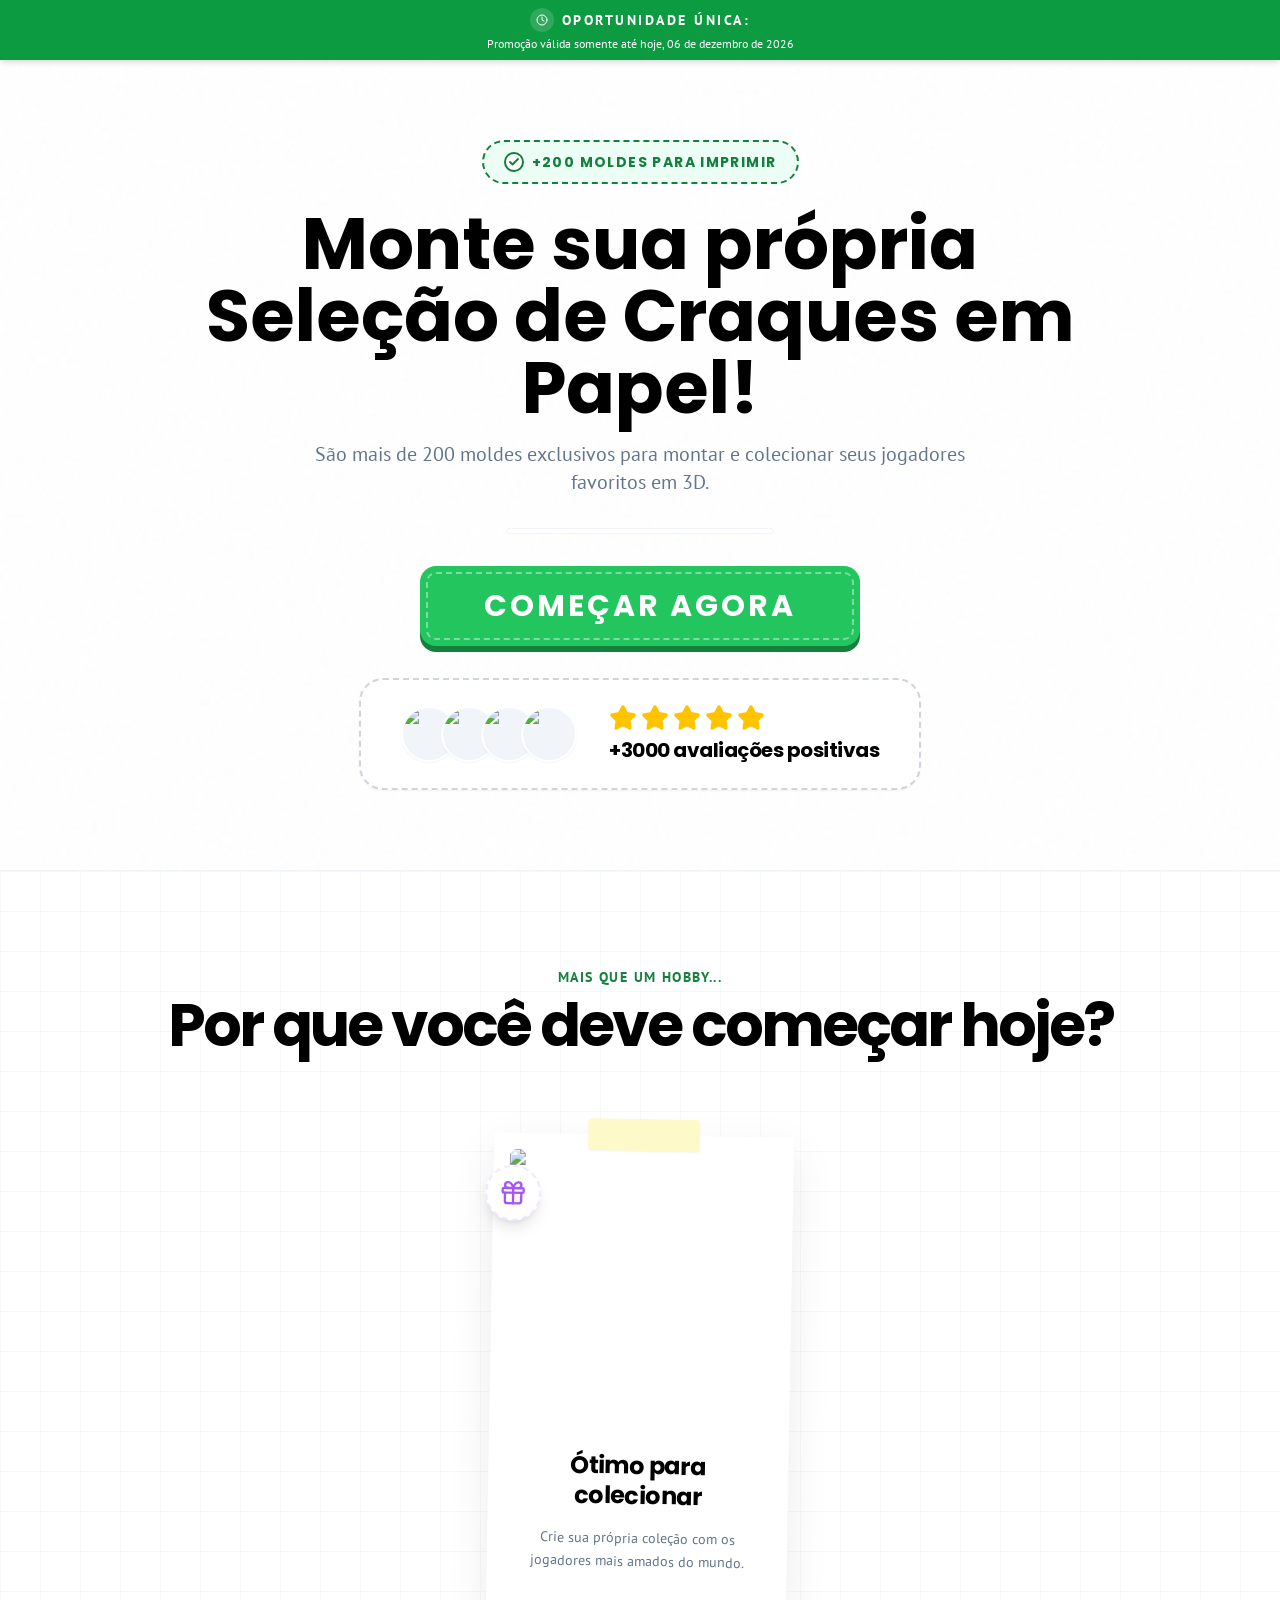
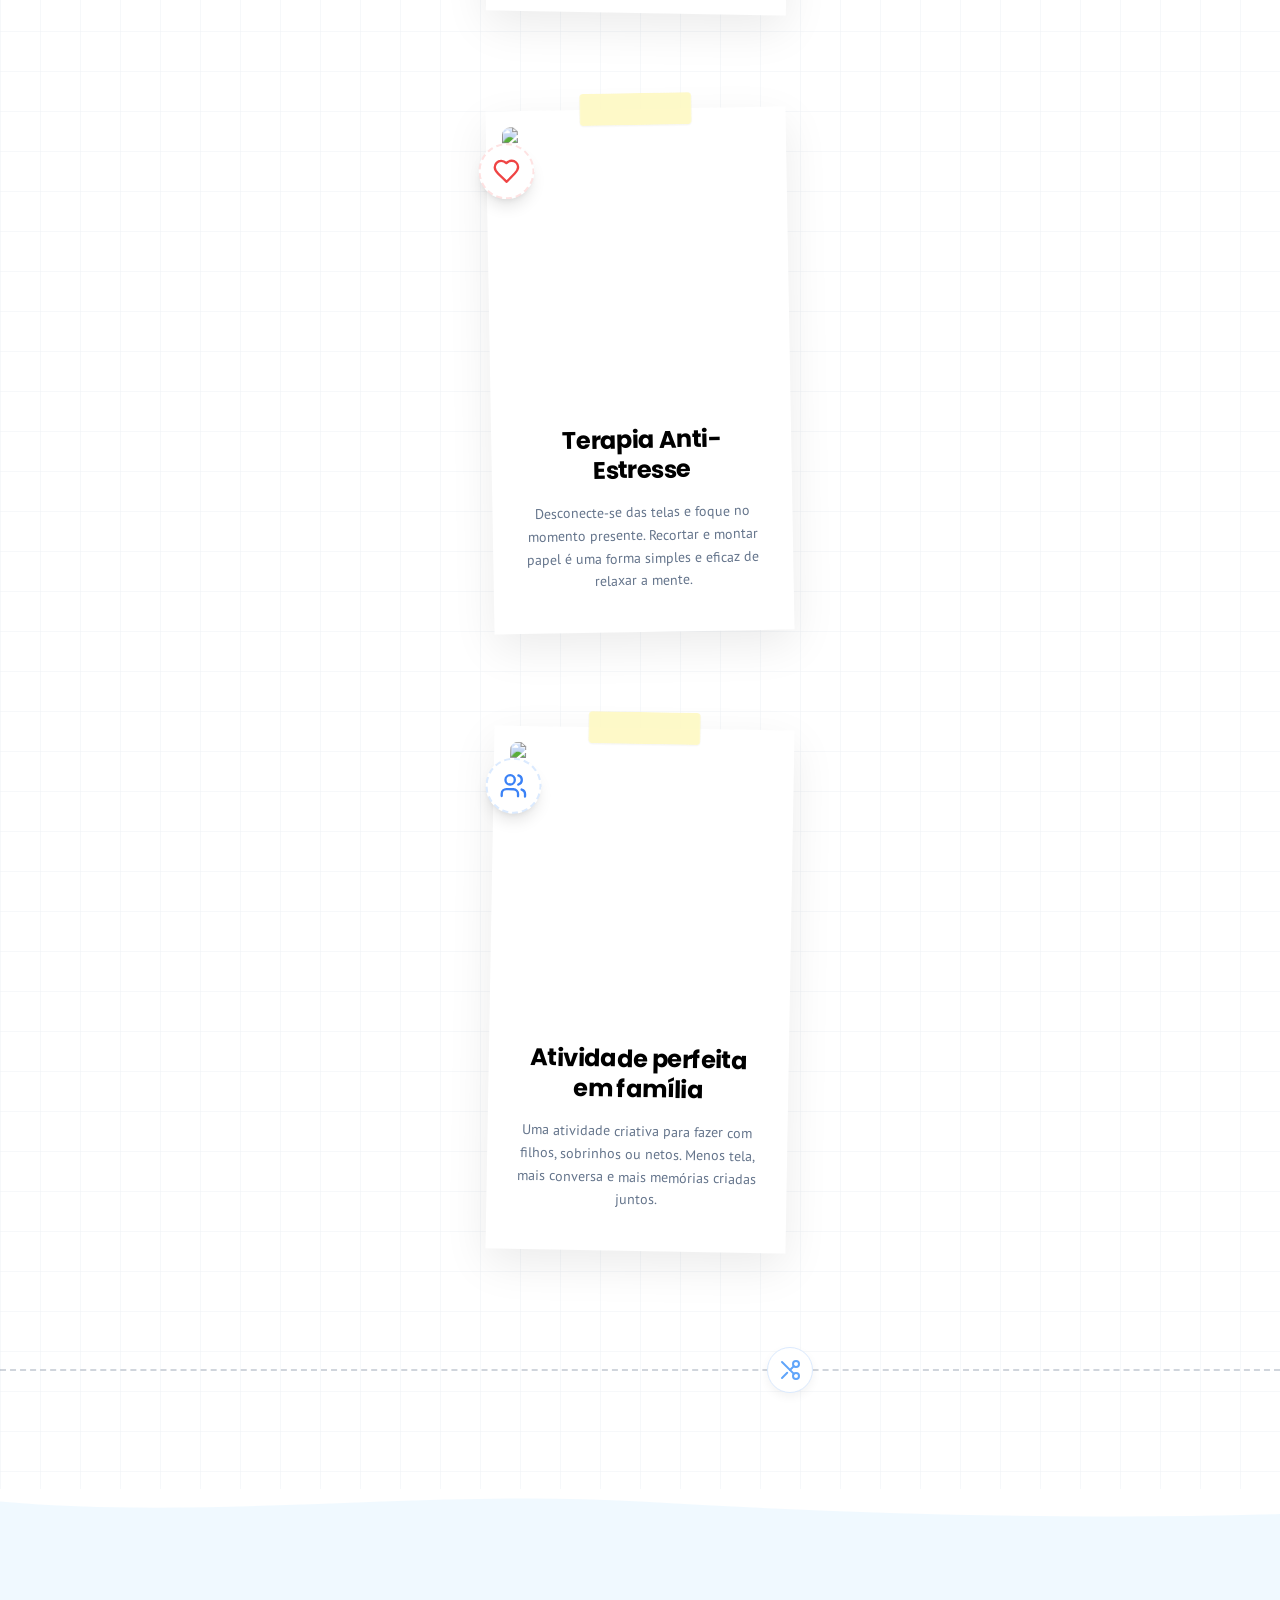
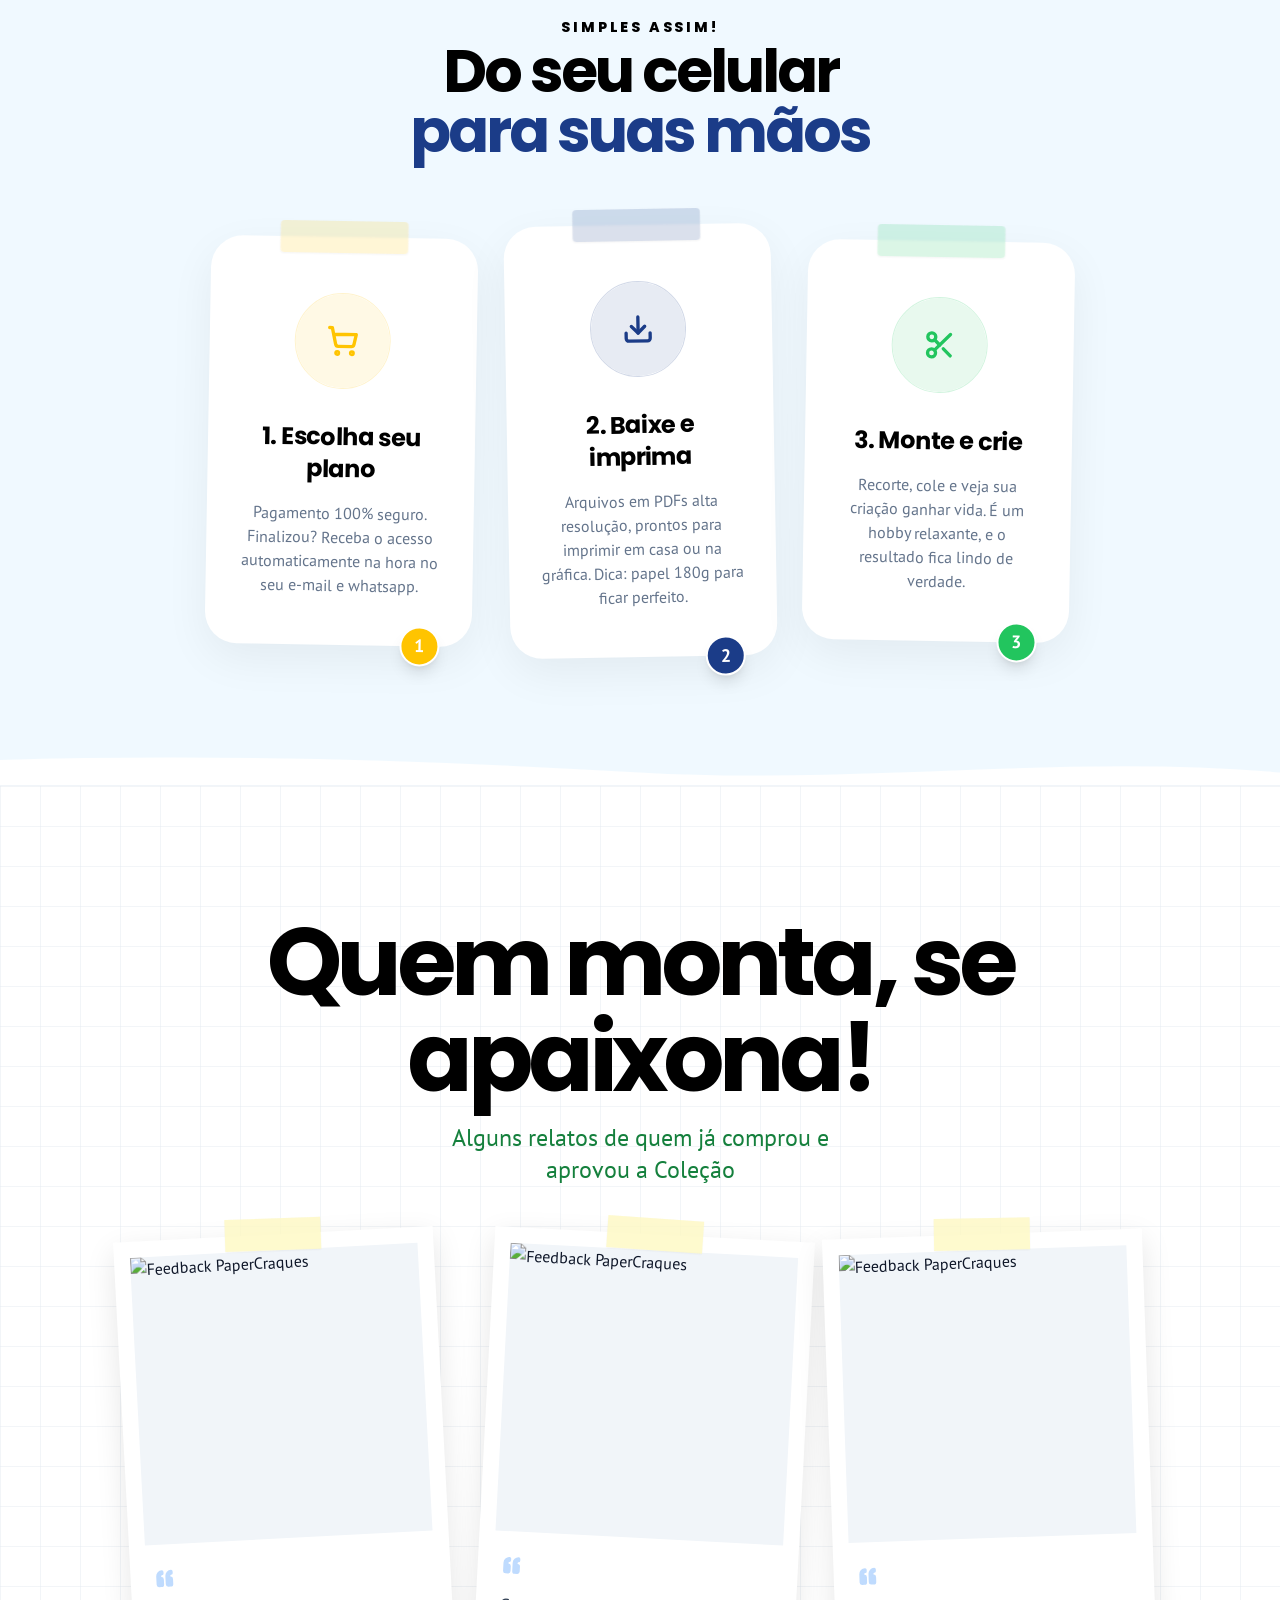
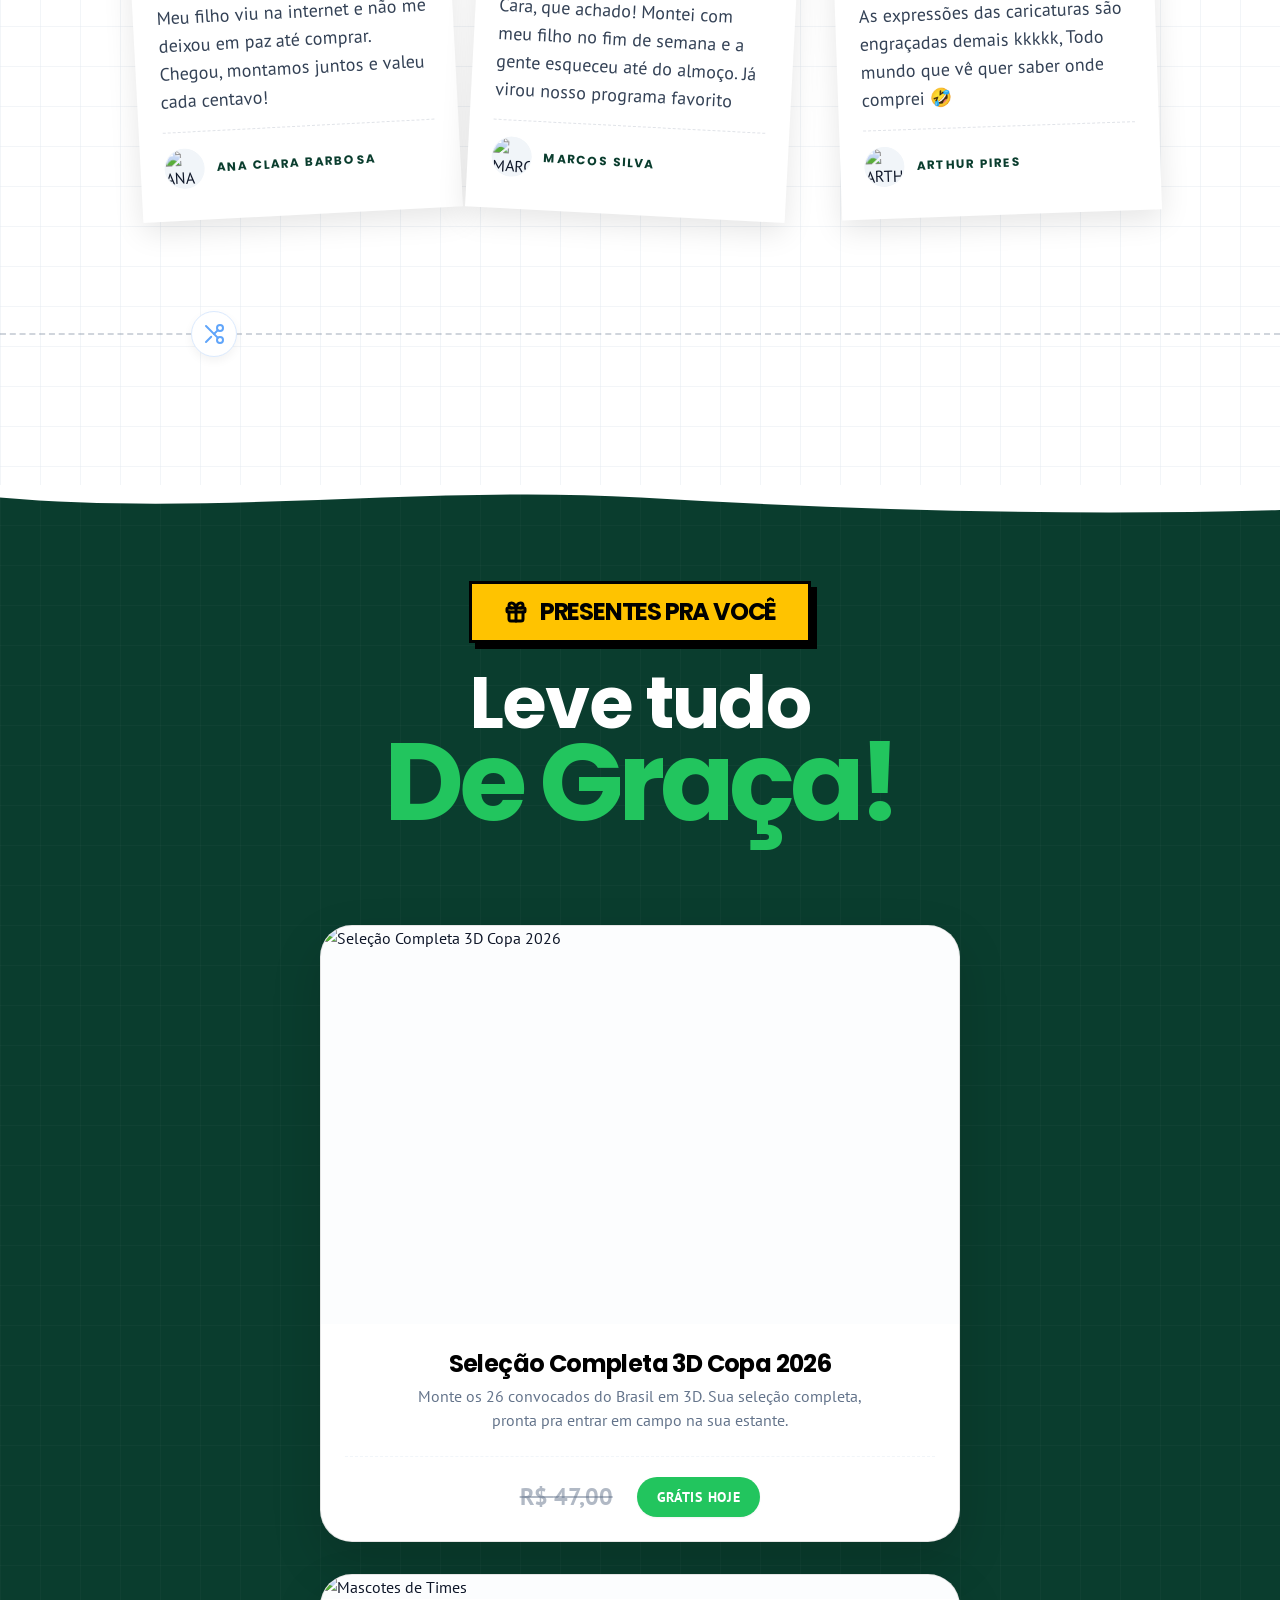
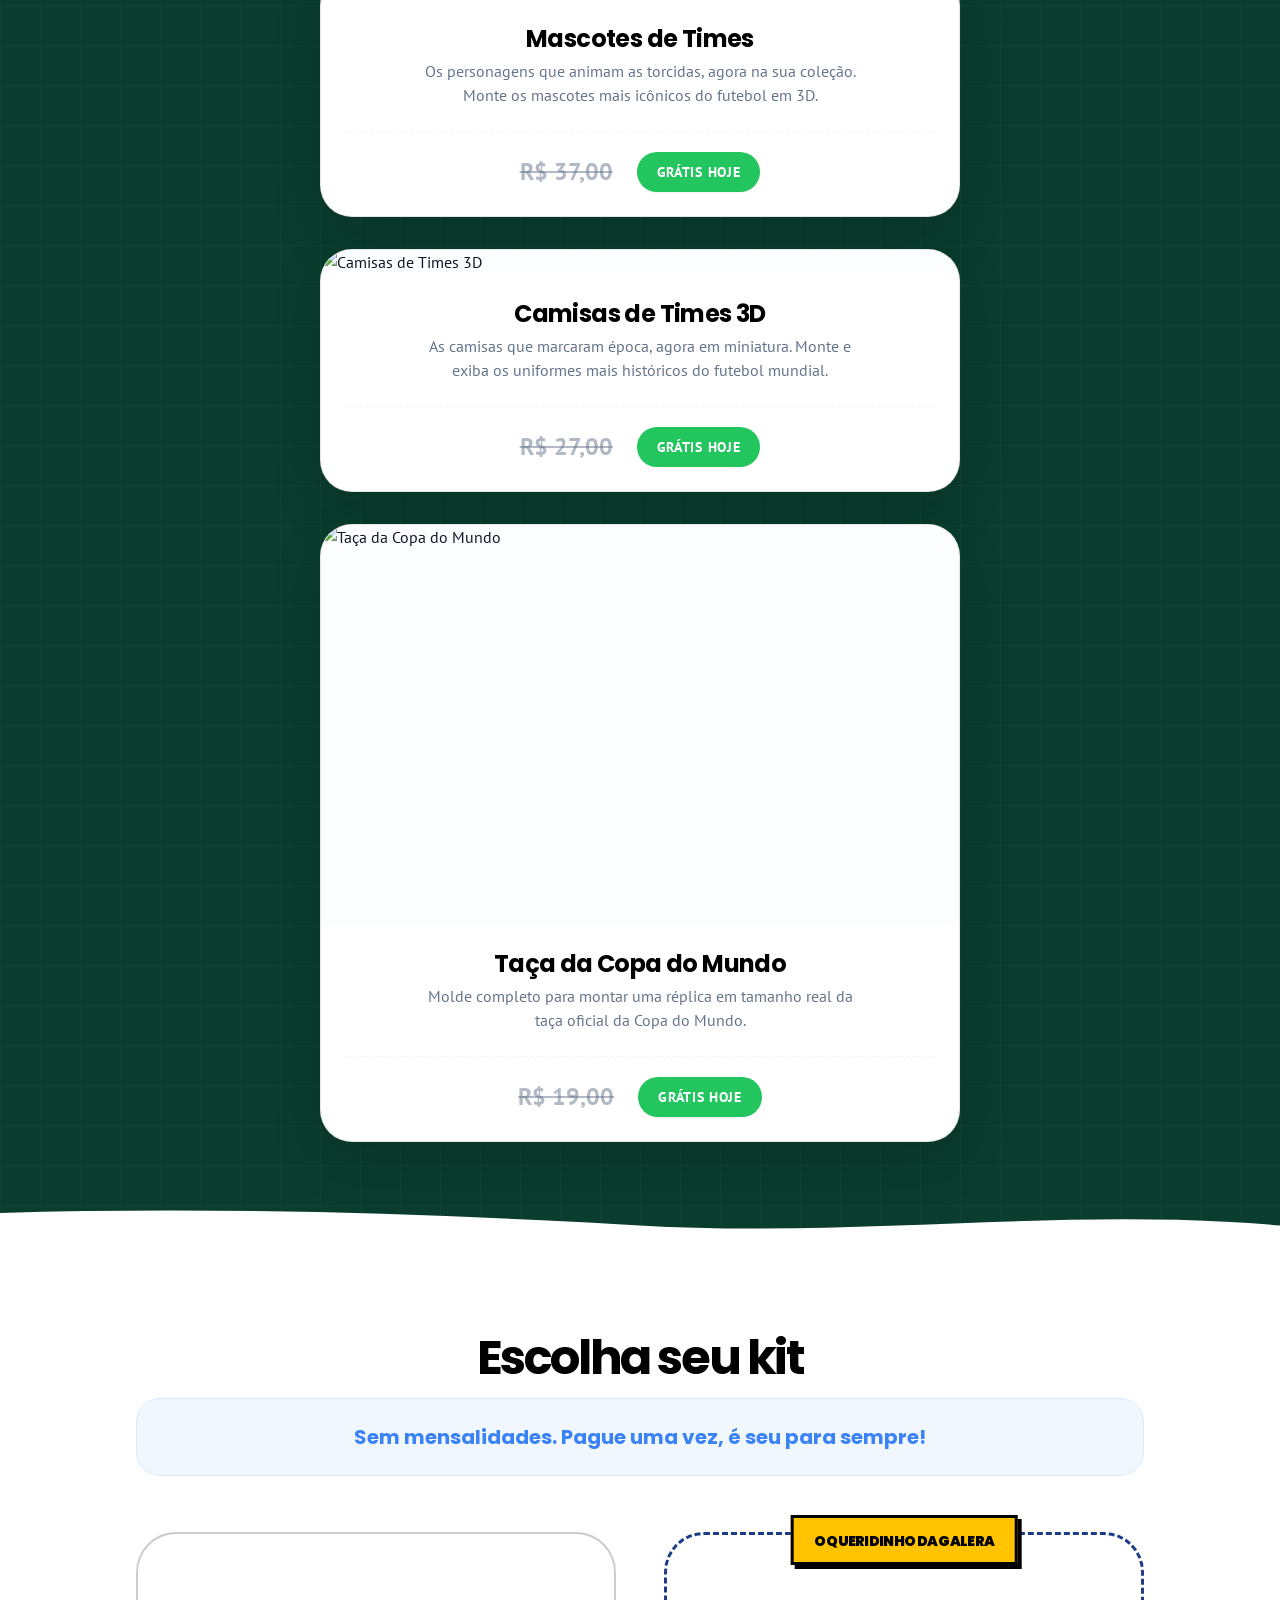
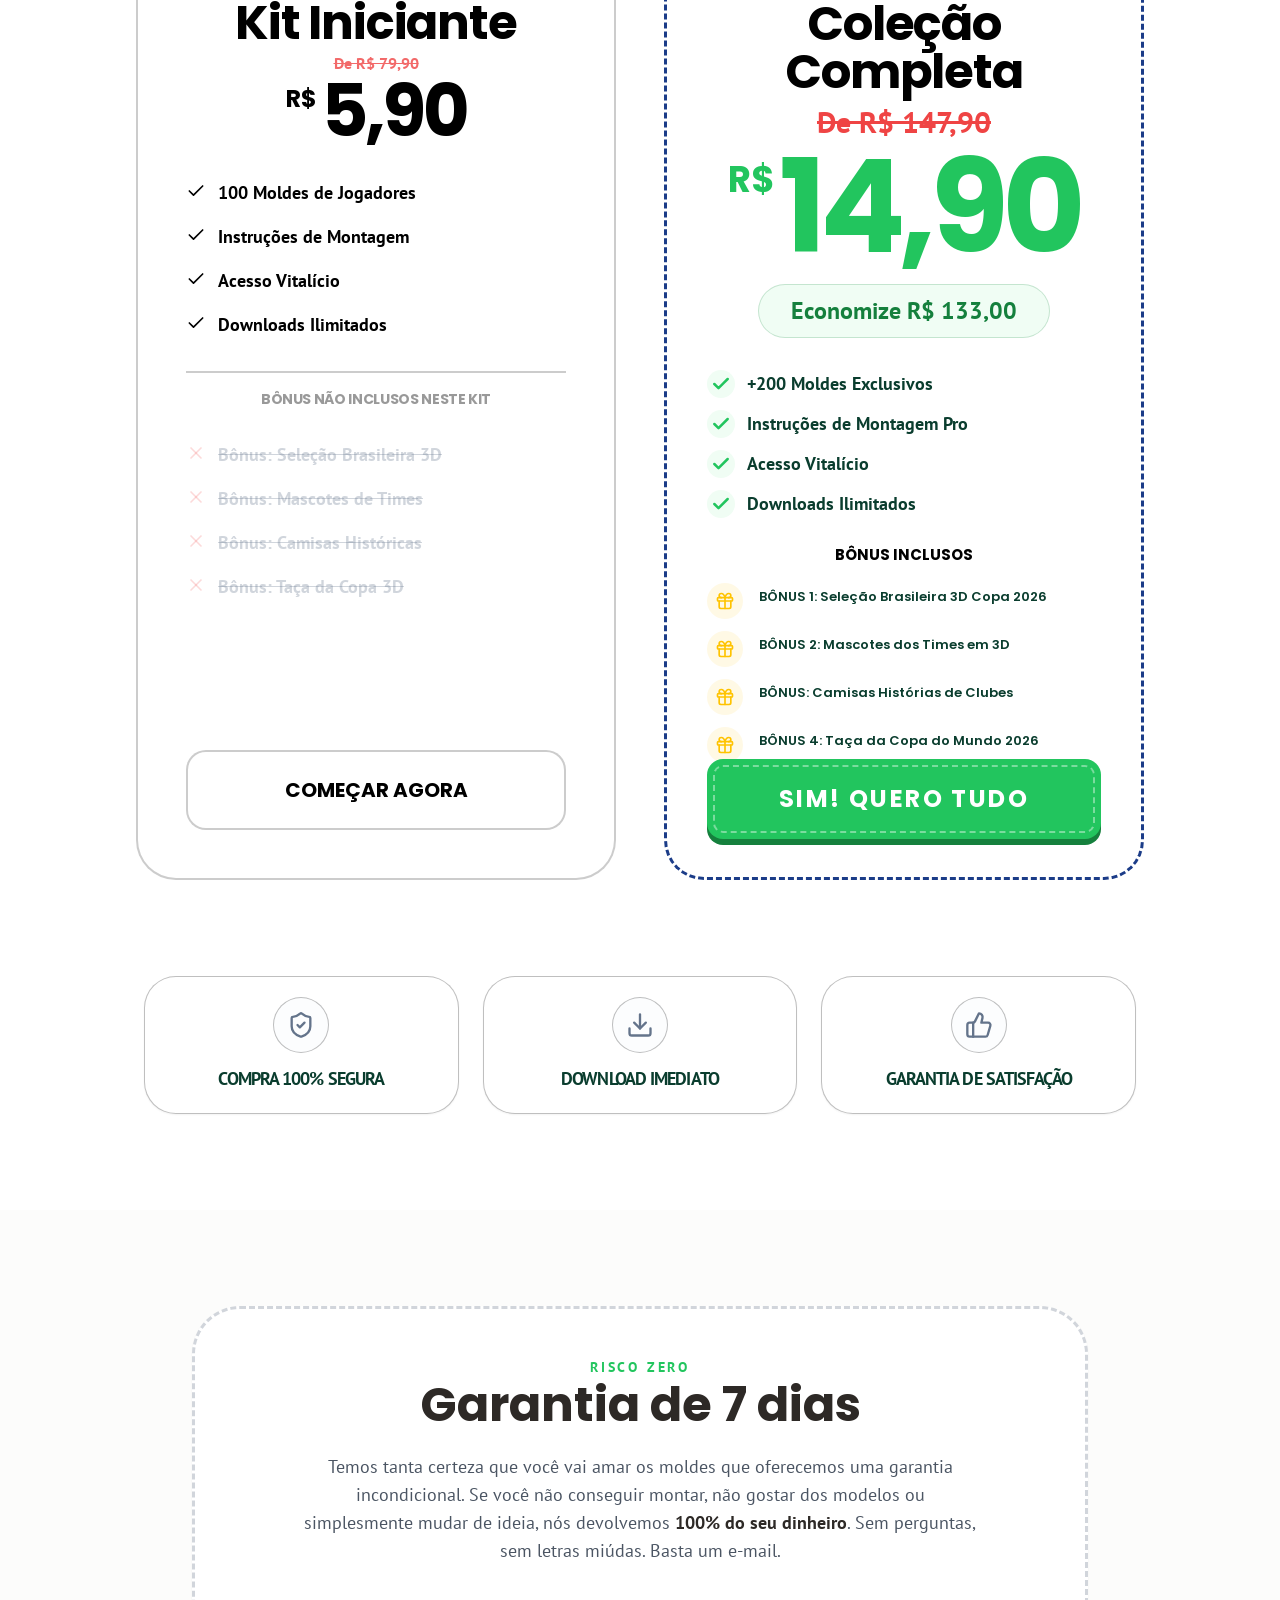
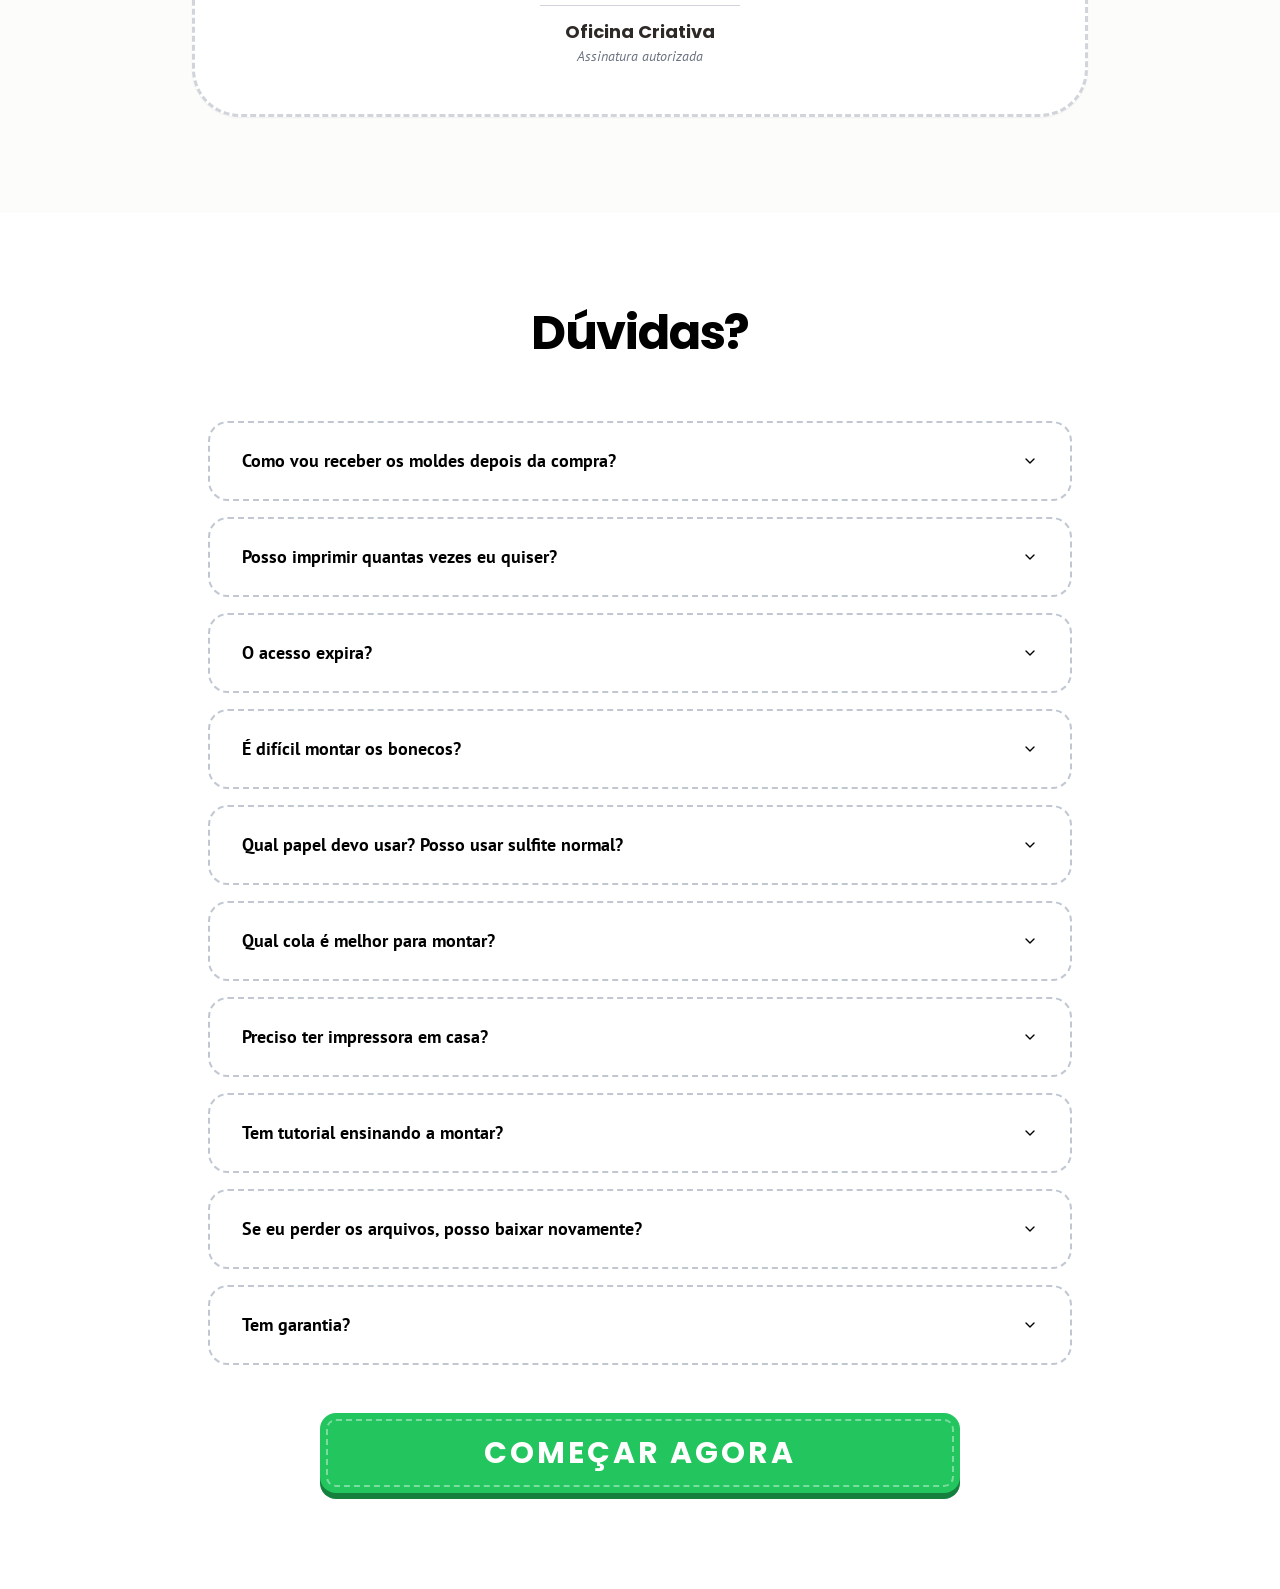
==== index.html @ 0bf14fe4 "Add files via upload" ====
<!DOCTYPE html><!--h4443iFviqibCWczf4Quu--><html lang="pt-BR" class="scroll-smooth"><head><script src="https://cdn.utmify.com.br/scripts/utms/latest.js" data-utmify-prevent-xcod-sck data-utmify-prevent-subids async defer></script><script>!function(i,n){i._plt=i._plt||(n&&n.timeOrigin?n.timeOrigin+n.now():Date.now())}(window,performance);</script><link rel="preload" href="https://scripts.converteai.net/9de2d2c2-d97d-4da8-80b1-c8f14c1e7636/players/69c67a1094d36cec1173cfc9/v4/player.js" as="script" fetchpriority="high"/><link rel="preload" href="https://scripts.converteai.net/lib/js/smartplayer-wc/v4/smartplayer.js" as="script"/><link rel="preload" href="https://cdn.converteai.net/9de2d2c2-d97d-4da8-80b1-c8f14c1e7636/69c679fea78f10ae44d2682a/main.m3u8" as="fetch"/><link rel="dns-prefetch" href="https://cdn.converteai.net"/><link rel="dns-prefetch" href="https://scripts.converteai.net"/><link rel="dns-prefetch" href="https://images.converteai.net"/><link rel="dns-prefetch" href="https://api.vturb.com.br"/><meta charSet="utf-8"/><meta name="viewport" content="width=device-width, initial-scale=1"/><link rel="preload" href="/_next/static/css/29dc1f82c238a7dc.css" as="style" fetchpriority="high"/><link rel="stylesheet" href="/_next/static/css/29dc1f82c238a7dc.css" data-precedence="next"/><link rel="preload" as="script" fetchPriority="low" href="/_next/static/chunks/webpack-ca8ebae7f954b22a.js"/><link rel="preload" href="/_next/static/chunks/376-631d6543c07f0b89.js" as="script"/><link rel="preload" href="/_next/static/chunks/app/page-0e375d2cb11ea329.js" as="script"/><script src="/_next/static/chunks/4bd1b696-21f374d1156f834a.js" async=""></script><script src="/_next/static/chunks/255-e40677fceda396aa.js" async=""></script><script src="/_next/static/chunks/main-app-a76918e032ab70ca.js" async=""></script><script src="/_next/static/chunks/376-631d6543c07f0b89.js" async=""></script><script src="/_next/static/chunks/app/page-0e375d2cb11ea329.js" async=""></script><link rel="preconnect" href="https://i.imgur.com" crossorigin="anonymous"/><link rel="dns-prefetch" href="https://i.imgur.com"/><link rel="dns-prefetch" href="https://fastly.picsum.photos"/><link rel="preconnect" href="https://fonts.googleapis.com"/><link rel="preconnect" href="https://fonts.gstatic.com" crossorigin="anonymous"/><title>PaperCraques - Sua Seleção de Craques em Papel</title><meta name="description" content="Monte sua própria Seleção de Craques em Papel! Mais de 200 moldes exclusivos para imprimir e montar."/><link rel="icon" href="/favicon.ico" type="image/x-icon" sizes="16x16"/><link rel="preload" href="https://fonts.googleapis.com/css2?family=Poppins:wght@400;500;600;700;800;900&amp;family=PT+Sans:ital,wght@0,400;0,700;1,400;1,700&amp;display=swap" as="style" onload="this.onload=null;this.rel='stylesheet'"/><noscript><link href="https://fonts.googleapis.com/css2?family=Poppins:wght@400;500;600;700;800;900&amp;family=PT+Sans:ital,wght@0,400;0,700;1,400;1,700&amp;display=swap" rel="stylesheet"/></noscript><script src="/_next/static/chunks/polyfills-42372ed130431b0a.js" noModule=""></script></head><body class="font-body antialiased overflow-x-hidden"><div hidden=""><!--$--><!--/$--></div><main class="min-h-screen bg-background overflow-x-hidden flex flex-col items-center"><header class="w-full bg-[#0c9b40] text-white text-xs sm:text-sm font-semibold shadow-md sticky top-0 z-50"><div class="mx-auto flex max-w-5xl flex-col items-center gap-1 px-4 py-2 text-center"><div class="inline-flex items-center gap-2 uppercase tracking-[0.18em]"><span class="flex h-6 w-6 items-center justify-center rounded-full bg-white/15"><svg xmlns="http://www.w3.org/2000/svg" width="24" height="24" viewBox="0 0 24 24" fill="none" stroke="currentColor" stroke-width="2" stroke-linecap="round" stroke-linejoin="round" class="lucide lucide-clock h-3 w-3"><circle cx="12" cy="12" r="10"></circle><polyline points="12 6 12 12 16 14"></polyline></svg></span><span>Oportunidade Única:</span></div><p class="text-[11px] sm:text-xs font-normal tracking-normal">Promoção válida somente até hoje, </p></div></header><div class="w-full flex flex-col items-center"><section class="bg-white py-10 md:py-20 overflow-hidden w-full relative"><div class="paper-texture absolute inset-0 pointer-events-none"></div><div class="container mx-auto px-4 relative z-10"><div class="flex flex-col items-center text-center space-y-6 md:space-y-8"><div class="max-w-4xl space-y-6"><div class="space-y-4 px-2 flex flex-col items-center"><div class="inline-flex items-center gap-2 px-5 py-2.5 rounded-full bg-[#ecfdf5] border-2 border-dashed border-[#15803d] text-[#15803d] mb-2"><div class="w-5 h-5 rounded-full border-2 border-[#15803d] flex items-center justify-center bg-white shadow-sm"><svg xmlns="http://www.w3.org/2000/svg" width="24" height="24" viewBox="0 0 24 24" fill="none" stroke="currentColor" stroke-width="2" stroke-linecap="round" stroke-linejoin="round" class="lucide lucide-check w-3 h-3 stroke-[4px]"><path d="M20 6 9 17l-5-5"></path></svg></div><span class="font-headline font-bold text-[10px] md:text-sm tracking-[0.1em] uppercase">+200 MOLDES PARA IMPRIMIR</span></div><h1 class="font-headline text-3xl sm:text-4xl md:text-7xl leading-tight text-black font-bold">Monte sua própria Seleção de Craques em Papel!</h1><p class="text-base md:text-xl text-muted-foreground font-body leading-relaxed max-w-2xl mx-auto">São mais de 200 moldes exclusivos para montar e colecionar seus jogadores favoritos em 3D.</p></div></div><div class="relative w-full max-w-[300px] mx-auto px-4"><div class="bg-white p-[2px] rounded-[40px] shadow-2xl overflow-hidden group border border-muted"><div class="w-full rounded-[38px] overflow-hidden shadow-inner"><vturb-smartplayer id="vid-69c67a1094d36cec1173cfc9" style="display:block;margin:0 auto;width:100%"></vturb-smartplayer></div></div></div><div class="flex flex-col items-center gap-8 w-full max-w-4xl px-4"><button class="inline-flex items-center justify-center gap-2 whitespace-nowrap font-headline ring-offset-background focus-visible:outline-none focus-visible:ring-2 focus-visible:ring-ring focus-visible:ring-offset-2 disabled:pointer-events-none disabled:opacity-50 [&amp;_svg]:pointer-events-none [&amp;_svg]:size-4 [&amp;_svg]:shrink-0 relative bg-[#22c55e] hover:bg-[#1eb352] text-white rounded-2xl font-bold uppercase tracking-widest shadow-[0_6px_0_0_#15803d] active:shadow-none active:translate-y-[6px] transition-all after:content-[&#x27;&#x27;] after:absolute after:inset-1.5 after:border-2 after:border-dashed after:border-white/40 after:rounded-[10px] pointer-events-auto h-16 sm:h-20 px-6 sm:px-16 text-lg sm:text-2xl md:text-3xl w-full sm:w-auto">COMEÇAR AGORA</button><div class="inline-flex items-center gap-5 sm:gap-8 px-6 sm:px-10 py-4 sm:py-6 border-2 border-dashed border-muted-foreground/30 rounded-[24px] bg-white/50 backdrop-blur-sm shadow-sm"><div class="flex -space-x-4 shrink-0"><div class="relative w-10 h-10 md:w-14 md:h-14 rounded-full border-2 border-white overflow-hidden shadow-sm bg-muted"><img alt="Aluno Feliz" loading="lazy" decoding="async" data-nimg="fill" class="object-cover" style="position:absolute;height:100%;width:100%;left:0;top:0;right:0;bottom:0;color:transparent" src="https://picsum.photos/seed/user1/100/100"/></div><div class="relative w-10 h-10 md:w-14 md:h-14 rounded-full border-2 border-white overflow-hidden shadow-sm bg-muted"><img alt="Aluno Feliz" loading="lazy" decoding="async" data-nimg="fill" class="object-cover" style="position:absolute;height:100%;width:100%;left:0;top:0;right:0;bottom:0;color:transparent" src="https://picsum.photos/seed/user2/100/100"/></div><div class="relative w-10 h-10 md:w-14 md:h-14 rounded-full border-2 border-white overflow-hidden shadow-sm bg-muted"><img alt="Aluno Feliz" loading="lazy" decoding="async" data-nimg="fill" class="object-cover" style="position:absolute;height:100%;width:100%;left:0;top:0;right:0;bottom:0;color:transparent" src="https://picsum.photos/seed/user3/100/100"/></div><div class="relative w-10 h-10 md:w-14 md:h-14 rounded-full border-2 border-white overflow-hidden shadow-sm bg-muted"><img alt="Aluno Feliz" loading="lazy" decoding="async" data-nimg="fill" class="object-cover" style="position:absolute;height:100%;width:100%;left:0;top:0;right:0;bottom:0;color:transparent" src="https://picsum.photos/seed/user4/100/100"/></div></div><div class="flex flex-col items-start text-left gap-1"><div class="flex gap-1"><svg xmlns="http://www.w3.org/2000/svg" width="24" height="24" viewBox="0 0 24 24" fill="none" stroke="currentColor" stroke-width="2" stroke-linecap="round" stroke-linejoin="round" class="lucide lucide-star w-4 h-4 md:w-7 md:h-7 fill-[#FFC400] text-[#FFC400]"><path d="M11.525 2.295a.53.53 0 0 1 .95 0l2.31 4.679a2.123 2.123 0 0 0 1.595 1.16l5.166.756a.53.53 0 0 1 .294.904l-3.736 3.638a2.123 2.123 0 0 0-.611 1.878l.882 5.14a.53.53 0 0 1-.771.56l-4.618-2.428a2.122 2.122 0 0 0-1.973 0L6.396 21.01a.53.53 0 0 1-.77-.56l.881-5.139a2.122 2.122 0 0 0-.611-1.879L2.16 9.795a.53.53 0 0 1 .294-.906l5.165-.755a2.122 2.122 0 0 0 1.597-1.16z"></path></svg><svg xmlns="http://www.w3.org/2000/svg" width="24" height="24" viewBox="0 0 24 24" fill="none" stroke="currentColor" stroke-width="2" stroke-linecap="round" stroke-linejoin="round" class="lucide lucide-star w-4 h-4 md:w-7 md:h-7 fill-[#FFC400] text-[#FFC400]"><path d="M11.525 2.295a.53.53 0 0 1 .95 0l2.31 4.679a2.123 2.123 0 0 0 1.595 1.16l5.166.756a.53.53 0 0 1 .294.904l-3.736 3.638a2.123 2.123 0 0 0-.611 1.878l.882 5.14a.53.53 0 0 1-.771.56l-4.618-2.428a2.122 2.122 0 0 0-1.973 0L6.396 21.01a.53.53 0 0 1-.77-.56l.881-5.139a2.122 2.122 0 0 0-.611-1.879L2.16 9.795a.53.53 0 0 1 .294-.906l5.165-.755a2.122 2.122 0 0 0 1.597-1.16z"></path></svg><svg xmlns="http://www.w3.org/2000/svg" width="24" height="24" viewBox="0 0 24 24" fill="none" stroke="currentColor" stroke-width="2" stroke-linecap="round" stroke-linejoin="round" class="lucide lucide-star w-4 h-4 md:w-7 md:h-7 fill-[#FFC400] text-[#FFC400]"><path d="M11.525 2.295a.53.53 0 0 1 .95 0l2.31 4.679a2.123 2.123 0 0 0 1.595 1.16l5.166.756a.53.53 0 0 1 .294.904l-3.736 3.638a2.123 2.123 0 0 0-.611 1.878l.882 5.14a.53.53 0 0 1-.771.56l-4.618-2.428a2.122 2.122 0 0 0-1.973 0L6.396 21.01a.53.53 0 0 1-.77-.56l.881-5.139a2.122 2.122 0 0 0-.611-1.879L2.16 9.795a.53.53 0 0 1 .294-.906l5.165-.755a2.122 2.122 0 0 0 1.597-1.16z"></path></svg><svg xmlns="http://www.w3.org/2000/svg" width="24" height="24" viewBox="0 0 24 24" fill="none" stroke="currentColor" stroke-width="2" stroke-linecap="round" stroke-linejoin="round" class="lucide lucide-star w-4 h-4 md:w-7 md:h-7 fill-[#FFC400] text-[#FFC400]"><path d="M11.525 2.295a.53.53 0 0 1 .95 0l2.31 4.679a2.123 2.123 0 0 0 1.595 1.16l5.166.756a.53.53 0 0 1 .294.904l-3.736 3.638a2.123 2.123 0 0 0-.611 1.878l.882 5.14a.53.53 0 0 1-.771.56l-4.618-2.428a2.122 2.122 0 0 0-1.973 0L6.396 21.01a.53.53 0 0 1-.77-.56l.881-5.139a2.122 2.122 0 0 0-.611-1.879L2.16 9.795a.53.53 0 0 1 .294-.906l5.165-.755a2.122 2.122 0 0 0 1.597-1.16z"></path></svg><svg xmlns="http://www.w3.org/2000/svg" width="24" height="24" viewBox="0 0 24 24" fill="none" stroke="currentColor" stroke-width="2" stroke-linecap="round" stroke-linejoin="round" class="lucide lucide-star w-4 h-4 md:w-7 md:h-7 fill-[#FFC400] text-[#FFC400]"><path d="M11.525 2.295a.53.53 0 0 1 .95 0l2.31 4.679a2.123 2.123 0 0 0 1.595 1.16l5.166.756a.53.53 0 0 1 .294.904l-3.736 3.638a2.123 2.123 0 0 0-.611 1.878l.882 5.14a.53.53 0 0 1-.771.56l-4.618-2.428a2.122 2.122 0 0 0-1.973 0L6.396 21.01a.53.53 0 0 1-.77-.56l.881-5.139a2.122 2.122 0 0 0-.611-1.879L2.16 9.795a.53.53 0 0 1 .294-.906l5.165-.755a2.122 2.122 0 0 0 1.597-1.16z"></path></svg></div><span class="text-black font-headline font-bold text-xs sm:text-sm md:text-xl tracking-tight leading-none whitespace-nowrap">+3000 avaliações positivas</span></div></div></div></div></div></section><section class="bg-white py-16 md:py-24 border-t border-muted w-full relative overflow-hidden"><div class="grid-notebook absolute inset-0 pointer-events-none opacity-40"></div><div class="container mx-auto px-4 relative z-10"><div class="text-center mb-20 flex flex-col items-center gap-2"><span class="font-body text-xs md:text-sm text-[#15803d] font-bold tracking-widest uppercase">Mais que um hobby...</span><h2 class="font-headline text-3xl sm:text-4xl md:text-6xl text-black px-4 font-bold leading-tight tracking-tighter">Por que você deve começar hoje?</h2></div><div class="flex flex-col items-center gap-16 md:gap-24"><div class="relative group w-full max-w-[300px] mx-auto bg-white p-4 pb-10 shadow-[0_15px_45px_rgba(0,0,0,0.08)] transition-all hover:scale-[1.02] rotate-1"><div class="absolute -top-4 left-1/2 -translate-x-1/2 w-28 h-8 z-30 shadow-sm opacity-90 border-x border-white/20 rounded-sm bg-[#fef9c3]"></div><div class="relative w-full aspect-square mb-8"><div class="w-full h-full rounded-[8px] overflow-hidden relative"><img alt="Ótimo para colecionar" data-ai-hint="football collection" loading="lazy" decoding="async" data-nimg="fill" class="object-cover transition-transform duration-700 group-hover:scale-105" style="position:absolute;height:100%;width:100%;left:0;top:0;right:0;bottom:0;color:transparent" src="https://i.imgur.com/hc7FDt3.png"/></div><div class="absolute top-4 -left-6 w-14 h-14 bg-white rounded-full shadow-lg flex items-center justify-center border-2 border-dashed z-40 border-purple-100"><svg xmlns="http://www.w3.org/2000/svg" width="24" height="24" viewBox="0 0 24 24" fill="none" stroke="currentColor" stroke-width="2" stroke-linecap="round" stroke-linejoin="round" class="lucide lucide-gift w-7 h-7 text-purple-500"><rect x="3" y="8" width="18" height="4" rx="1"></rect><path d="M12 8v13"></path><path d="M19 12v7a2 2 0 0 1-2 2H7a2 2 0 0 1-2-2v-7"></path><path d="M7.5 8a2.5 2.5 0 0 1 0-5A4.8 8 0 0 1 12 8a4.8 8 0 0 1 4.5-5 2.5 2.5 0 0 1 0 5"></path></svg></div></div><div class="text-center space-y-4 px-2"><h3 class="font-headline text-2xl font-bold text-black leading-tight tracking-tight">Ótimo para colecionar</h3><p class="text-sm text-muted-foreground font-body leading-relaxed max-w-[240px] mx-auto">Crie sua própria coleção com os jogadores mais amados do mundo.</p></div></div><div class="relative group w-full max-w-[300px] mx-auto bg-white p-4 pb-10 shadow-[0_15px_45px_rgba(0,0,0,0.08)] transition-all hover:scale-[1.02] -rotate-1"><div class="absolute -top-4 left-1/2 -translate-x-1/2 w-28 h-8 z-30 shadow-sm opacity-90 border-x border-white/20 rounded-sm bg-[#fef9c3]"></div><div class="relative w-full aspect-square mb-8"><div class="w-full h-full rounded-[8px] overflow-hidden relative"><img alt="Terapia Anti-Estresse" data-ai-hint="crafting hobby" loading="lazy" decoding="async" data-nimg="fill" class="object-cover transition-transform duration-700 group-hover:scale-105" style="position:absolute;height:100%;width:100%;left:0;top:0;right:0;bottom:0;color:transparent" src="https://i.imgur.com/J8JpxeY.png"/></div><div class="absolute top-4 -left-6 w-14 h-14 bg-white rounded-full shadow-lg flex items-center justify-center border-2 border-dashed z-40 border-red-100"><svg xmlns="http://www.w3.org/2000/svg" width="24" height="24" viewBox="0 0 24 24" fill="none" stroke="currentColor" stroke-width="2" stroke-linecap="round" stroke-linejoin="round" class="lucide lucide-heart w-7 h-7 text-red-500"><path d="M19 14c1.49-1.46 3-3.21 3-5.5A5.5 5.5 0 0 0 16.5 3c-1.76 0-3 .5-4.5 2-1.5-1.5-2.74-2-4.5-2A5.5 5.5 0 0 0 2 8.5c0 2.3 1.5 4.05 3 5.5l7 7Z"></path></svg></div></div><div class="text-center space-y-4 px-2"><h3 class="font-headline text-2xl font-bold text-black leading-tight tracking-tight">Terapia Anti-Estresse</h3><p class="text-sm text-muted-foreground font-body leading-relaxed max-w-[240px] mx-auto">Desconecte-se das telas e foque no momento presente. Recortar e montar papel é uma forma simples e eficaz de relaxar a mente.</p></div></div><div class="relative group w-full max-w-[300px] mx-auto bg-white p-4 pb-10 shadow-[0_15px_45px_rgba(0,0,0,0.08)] transition-all hover:scale-[1.02] rotate-1"><div class="absolute -top-4 left-1/2 -translate-x-1/2 w-28 h-8 z-30 shadow-sm opacity-90 border-x border-white/20 rounded-sm bg-[#fef9c3]"></div><div class="relative w-full aspect-square mb-8"><div class="w-full h-full rounded-[8px] overflow-hidden relative"><img alt="Atividade perfeita em família" data-ai-hint="family fun" loading="lazy" decoding="async" data-nimg="fill" class="object-cover transition-transform duration-700 group-hover:scale-105" style="position:absolute;height:100%;width:100%;left:0;top:0;right:0;bottom:0;color:transparent" src="https://i.imgur.com/PSpMV0x.png"/></div><div class="absolute top-4 -left-6 w-14 h-14 bg-white rounded-full shadow-lg flex items-center justify-center border-2 border-dashed z-40 border-blue-100"><svg xmlns="http://www.w3.org/2000/svg" width="24" height="24" viewBox="0 0 24 24" fill="none" stroke="currentColor" stroke-width="2" stroke-linecap="round" stroke-linejoin="round" class="lucide lucide-users w-7 h-7 text-blue-500"><path d="M16 21v-2a4 4 0 0 0-4-4H6a4 4 0 0 0-4 4v2"></path><circle cx="9" cy="7" r="4"></circle><path d="M22 21v-2a4 4 0 0 0-3-3.87"></path><path d="M16 3.13a4 4 0 0 1 0 7.75"></path></svg></div></div><div class="text-center space-y-4 px-2"><h3 class="font-headline text-2xl font-bold text-black leading-tight tracking-tight">Atividade perfeita em família</h3><p class="text-sm text-muted-foreground font-body leading-relaxed max-w-[240px] mx-auto">Uma atividade criativa para fazer com filhos, sobrinhos ou netos. Menos tela, mais conversa e mais memórias criadas juntos.</p></div></div></div></div><div class="mt-24 relative w-full flex items-center"><div class="absolute inset-0 flex items-center"><div class="w-full border-t-2 border-dashed border-muted-foreground/30"></div></div><div class="container mx-auto px-4 relative z-10 flex justify-center"><div class="w-full max-w-[300px] flex justify-end"><div class="bg-white p-2.5 rounded-full border border-blue-100 shadow-[0_4px_10px_rgba(0,0,0,0.05)] translate-x-1/2"><svg xmlns="http://www.w3.org/2000/svg" width="24" height="24" viewBox="0 0 24 24" fill="none" stroke="currentColor" stroke-width="2" stroke-linecap="round" stroke-linejoin="round" class="lucide lucide-scissors w-6 h-6 text-blue-400 scale-x-[-1]"><circle cx="6" cy="6" r="3"></circle><path d="M8.12 8.12 12 12"></path><path d="M20 4 8.12 15.88"></path><circle cx="6" cy="18" r="3"></circle><path d="M14.8 14.8 20 20"></path></svg></div></div></div></div></section><section class="bg-[#f0f9ff] py-20 md:py-32 w-full relative overflow-hidden"><div class="absolute top-0 left-0 w-full overflow-hidden leading-[0] z-10"><svg viewBox="0 0 1200 40" preserveAspectRatio="none" class="relative block w-[calc(100%+1.3px)] h-[30px] md:h-[50px] fill-white"><path d="M0,0V10c200,15,400,-10,600,0s400,15,600,10V0H0Z"></path></svg></div><div class="container mx-auto px-4 max-w-4xl relative z-20"><div class="text-center mb-16 flex flex-col items-center"><span class="text-black font-headline font-extrabold uppercase text-xs md:text-sm tracking-[0.2em] leading-none">Simples assim!</span><h2 class="font-headline text-4xl md:text-6xl text-black font-bold leading-[1.1] tracking-tighter mt-1">Do seu celular<br/><span class="text-secondary">para suas mãos</span></h2></div><div class="flex flex-col md:flex-row items-center justify-center gap-12 md:gap-8 w-full"><div class="relative bg-white pt-14 pb-12 px-6 md:px-8 rounded-[32px] shadow-[0_15px_45px_rgba(0,0,0,0.06)] flex flex-col items-center text-center w-full max-w-[320px] group transition-all hover:scale-105 rotate-1"><div class="absolute -top-4 left-1/2 -translate-x-1/2 w-32 h-8 rounded-sm z-30 opacity-80 backdrop-blur-[1px] shadow-sm border-x border-white/20 bg-[#FFC400]/20"></div><div class="w-24 h-24 rounded-full border border-solid flex items-center justify-center mb-8 relative overflow-hidden border-[#FFC400]/20"><div class="w-full h-full rounded-full bg-current opacity-10 absolute inset-0 text-[#FFC400]"></div><svg xmlns="http://www.w3.org/2000/svg" width="24" height="24" viewBox="0 0 24 24" fill="none" stroke="currentColor" stroke-width="2" stroke-linecap="round" stroke-linejoin="round" class="lucide lucide-shopping-cart w-8 h-8 relative z-10 stroke-[2.5px] text-[#FFC400]"><circle cx="8" cy="21" r="1"></circle><circle cx="19" cy="21" r="1"></circle><path d="M2.05 2.05h2l2.66 12.42a2 2 0 0 0 2 1.58h9.78a2 2 0 0 0 1.95-1.57l1.65-7.43H5.12"></path></svg></div><div class="space-y-4"><h3 class="text-xl md:text-2xl font-bold text-black font-headline leading-tight tracking-tight">1. Escolha seu plano</h3><p class="text-sm md:text-base text-muted-foreground font-body leading-relaxed">Pagamento 100% seguro. Finalizou? Receba o acesso automaticamente na hora no seu e-mail e whatsapp.</p></div><div class="absolute bottom-0 right-8 translate-y-1/2 w-10 h-10 rounded-full text-white flex items-center justify-center font-bold text-lg shadow-lg z-40 border-2 border-white bg-[#FFC400]">1</div></div><div class="relative bg-white pt-14 pb-12 px-6 md:px-8 rounded-[32px] shadow-[0_15px_45px_rgba(0,0,0,0.06)] flex flex-col items-center text-center w-full max-w-[320px] group transition-all hover:scale-105 -rotate-1"><div class="absolute -top-4 left-1/2 -translate-x-1/2 w-32 h-8 rounded-sm z-30 opacity-80 backdrop-blur-[1px] shadow-sm border-x border-white/20 bg-[#1B3C88]/20"></div><div class="w-24 h-24 rounded-full border border-solid flex items-center justify-center mb-8 relative overflow-hidden border-[#1B3C88]/20"><div class="w-full h-full rounded-full bg-current opacity-10 absolute inset-0 text-[#1B3C88]"></div><svg xmlns="http://www.w3.org/2000/svg" width="24" height="24" viewBox="0 0 24 24" fill="none" stroke="currentColor" stroke-width="2" stroke-linecap="round" stroke-linejoin="round" class="lucide lucide-download w-8 h-8 relative z-10 stroke-[2.5px] text-[#1B3C88]"><path d="M21 15v4a2 2 0 0 1-2 2H5a2 2 0 0 1-2-2v-4"></path><polyline points="7 10 12 15 17 10"></polyline><line x1="12" x2="12" y1="15" y2="3"></line></svg></div><div class="space-y-4"><h3 class="text-xl md:text-2xl font-bold text-black font-headline leading-tight tracking-tight">2. Baixe e imprima</h3><p class="text-sm md:text-base text-muted-foreground font-body leading-relaxed">Arquivos em PDFs alta resolução, prontos para imprimir em casa ou na gráfica. Dica: papel 180g para ficar perfeito.</p></div><div class="absolute bottom-0 right-8 translate-y-1/2 w-10 h-10 rounded-full text-white flex items-center justify-center font-bold text-lg shadow-lg z-40 border-2 border-white bg-[#1B3C88]">2</div></div><div class="relative bg-white pt-14 pb-12 px-6 md:px-8 rounded-[32px] shadow-[0_15px_45px_rgba(0,0,0,0.06)] flex flex-col items-center text-center w-full max-w-[320px] group transition-all hover:scale-105 rotate-1"><div class="absolute -top-4 left-1/2 -translate-x-1/2 w-32 h-8 rounded-sm z-30 opacity-80 backdrop-blur-[1px] shadow-sm border-x border-white/20 bg-[#22c55e]/20"></div><div class="w-24 h-24 rounded-full border border-solid flex items-center justify-center mb-8 relative overflow-hidden border-[#22c55e]/20"><div class="w-full h-full rounded-full bg-current opacity-10 absolute inset-0 text-[#22c55e]"></div><svg xmlns="http://www.w3.org/2000/svg" width="24" height="24" viewBox="0 0 24 24" fill="none" stroke="currentColor" stroke-width="2" stroke-linecap="round" stroke-linejoin="round" class="lucide lucide-scissors w-8 h-8 relative z-10 stroke-[2.5px] text-[#22c55e]"><circle cx="6" cy="6" r="3"></circle><path d="M8.12 8.12 12 12"></path><path d="M20 4 8.12 15.88"></path><circle cx="6" cy="18" r="3"></circle><path d="M14.8 14.8 20 20"></path></svg></div><div class="space-y-4"><h3 class="text-xl md:text-2xl font-bold text-black font-headline leading-tight tracking-tight">3. Monte e crie</h3><p class="text-sm md:text-base text-muted-foreground font-body leading-relaxed">Recorte, cole e veja sua criação ganhar vida. É um hobby relaxante, e o resultado fica lindo de verdade.</p></div><div class="absolute bottom-0 right-8 translate-y-1/2 w-10 h-10 rounded-full text-white flex items-center justify-center font-bold text-lg shadow-lg z-40 border-2 border-white bg-[#22c55e]">3</div></div></div></div><div class="absolute bottom-0 left-0 w-full overflow-hidden leading-[0] z-10 rotate-180"><svg viewBox="0 0 1200 40" preserveAspectRatio="none" class="relative block w-[calc(100%+1.3px)] h-[30px] md:h-[50px] fill-white"><path d="M0,0V10c200,15,400,-10,600,0s400,15,600,10V0H0Z"></path></svg></div></section><section class="bg-white py-20 md:py-32 relative overflow-hidden w-full border-t border-muted"><div class="grid-notebook absolute inset-0 pointer-events-none opacity-[0.6]"></div><div class="container mx-auto px-4 relative z-10"><div class="text-center mb-12 flex flex-col items-center gap-4"><h2 class="font-headline text-4xl sm:text-5xl md:text-8xl text-black px-4 font-bold leading-tight tracking-tighter">Quem monta, se apaixona!</h2><p class="font-body text-lg md:text-2xl text-[#15803d] font-medium max-w-3xl mx-auto">Alguns relatos de quem já comprou e<br/> aprovou a Coleção</p></div><div class="flex flex-col md:flex-row items-center justify-center gap-12 md:gap-8 max-w-6xl mx-auto"><div class="bg-white p-4 pb-8 shadow-[0_10px_30px_rgba(0,0,0,0.1)] relative flex flex-col w-full max-w-[320px] transition-all hover:scale-105 hover:z-20 -rotate-3"><div class="absolute -top-4 left-1/2 -translate-x-1/2 w-24 h-8 bg-[#fef9c3] opacity-80 shadow-sm rotate-1 z-30"></div><div class="relative w-full aspect-square bg-muted mb-6 overflow-hidden"><img alt="Feedback PaperCraques" data-ai-hint="papercraft student" loading="lazy" decoding="async" data-nimg="fill" class="object-cover" style="position:absolute;height:100%;width:100%;left:0;top:0;right:0;bottom:0;color:transparent" src="https://i.imgur.com/fSZ4bRO.png"/></div><div class="px-2 space-y-4"><div class="flex gap-1"><svg xmlns="http://www.w3.org/2000/svg" width="24" height="24" viewBox="0 0 24 24" fill="none" stroke="currentColor" stroke-width="2" stroke-linecap="round" stroke-linejoin="round" class="lucide lucide-quote w-5 h-5 text-[#bfdbfe] fill-[#bfdbfe] rotate-180"><path d="M16 3a2 2 0 0 0-2 2v6a2 2 0 0 0 2 2 1 1 0 0 1 1 1v1a2 2 0 0 1-2 2 1 1 0 0 0-1 1v2a1 1 0 0 0 1 1 6 6 0 0 0 6-6V5a2 2 0 0 0-2-2z"></path><path d="M5 3a2 2 0 0 0-2 2v6a2 2 0 0 0 2 2 1 1 0 0 1 1 1v1a2 2 0 0 1-2 2 1 1 0 0 0-1 1v2a1 1 0 0 0 1 1 6 6 0 0 0 6-6V5a2 2 0 0 0-2-2z"></path></svg></div><p class="text-base md:text-lg text-[#334155] font-body leading-relaxed">Meu filho viu na internet e não me deixou em paz até comprar. Chegou, montamos juntos e valeu cada centavo!</p><div class="w-full h-px border-t border-dashed border-muted-foreground/20 my-4"></div><div class="flex items-center gap-3"><div class="relative w-10 h-10 rounded-full overflow-hidden border border-muted bg-muted"><img alt="ANA CLARA BARBOSA" loading="lazy" decoding="async" data-nimg="fill" class="object-cover" style="position:absolute;height:100%;width:100%;left:0;top:0;right:0;bottom:0;color:transparent" src="https://i.imgur.com/49hxogH.png"/></div><span class="font-headline font-bold text-primary uppercase text-xs tracking-widest">ANA CLARA BARBOSA</span></div></div></div><div class="bg-white p-4 pb-8 shadow-[0_10px_30px_rgba(0,0,0,0.1)] relative flex flex-col w-full max-w-[320px] transition-all hover:scale-105 hover:z-20 rotate-3"><div class="absolute -top-4 left-1/2 -translate-x-1/2 w-24 h-8 bg-[#fef9c3] opacity-80 shadow-sm rotate-1 z-30"></div><div class="relative w-full aspect-square bg-muted mb-6 overflow-hidden"><img alt="Feedback PaperCraques" data-ai-hint="papercraft result" loading="lazy" decoding="async" data-nimg="fill" class="object-cover" style="position:absolute;height:100%;width:100%;left:0;top:0;right:0;bottom:0;color:transparent" src="https://i.imgur.com/bm3fvl1.png"/></div><div class="px-2 space-y-4"><div class="flex gap-1"><svg xmlns="http://www.w3.org/2000/svg" width="24" height="24" viewBox="0 0 24 24" fill="none" stroke="currentColor" stroke-width="2" stroke-linecap="round" stroke-linejoin="round" class="lucide lucide-quote w-5 h-5 text-[#bfdbfe] fill-[#bfdbfe] rotate-180"><path d="M16 3a2 2 0 0 0-2 2v6a2 2 0 0 0 2 2 1 1 0 0 1 1 1v1a2 2 0 0 1-2 2 1 1 0 0 0-1 1v2a1 1 0 0 0 1 1 6 6 0 0 0 6-6V5a2 2 0 0 0-2-2z"></path><path d="M5 3a2 2 0 0 0-2 2v6a2 2 0 0 0 2 2 1 1 0 0 1 1 1v1a2 2 0 0 1-2 2 1 1 0 0 0-1 1v2a1 1 0 0 0 1 1 6 6 0 0 0 6-6V5a2 2 0 0 0-2-2z"></path></svg></div><p class="text-base md:text-lg text-[#334155] font-body leading-relaxed">Cara, que achado! Montei com meu filho no fim de semana e a gente esqueceu até do almoço. Já virou nosso programa favorito</p><div class="w-full h-px border-t border-dashed border-muted-foreground/20 my-4"></div><div class="flex items-center gap-3"><div class="relative w-10 h-10 rounded-full overflow-hidden border border-muted bg-muted"><img alt="MARCOS SILVA" loading="lazy" decoding="async" data-nimg="fill" class="object-cover" style="position:absolute;height:100%;width:100%;left:0;top:0;right:0;bottom:0;color:transparent" src="https://i.imgur.com/sNR6ucq.png"/></div><span class="font-headline font-bold text-primary uppercase text-xs tracking-widest">MARCOS SILVA</span></div></div></div><div class="bg-white p-4 pb-8 shadow-[0_10px_30px_rgba(0,0,0,0.1)] relative flex flex-col w-full max-w-[320px] transition-all hover:scale-105 hover:z-20 -rotate-2"><div class="absolute -top-4 left-1/2 -translate-x-1/2 w-24 h-8 bg-[#fef9c3] opacity-80 shadow-sm rotate-1 z-30"></div><div class="relative w-full aspect-square bg-muted mb-6 overflow-hidden"><img alt="Feedback PaperCraques" data-ai-hint="papercraft figure" loading="lazy" decoding="async" data-nimg="fill" class="object-cover" style="position:absolute;height:100%;width:100%;left:0;top:0;right:0;bottom:0;color:transparent" src="https://i.imgur.com/AKLsd0y.png"/></div><div class="px-2 space-y-4"><div class="flex gap-1"><svg xmlns="http://www.w3.org/2000/svg" width="24" height="24" viewBox="0 0 24 24" fill="none" stroke="currentColor" stroke-width="2" stroke-linecap="round" stroke-linejoin="round" class="lucide lucide-quote w-5 h-5 text-[#bfdbfe] fill-[#bfdbfe] rotate-180"><path d="M16 3a2 2 0 0 0-2 2v6a2 2 0 0 0 2 2 1 1 0 0 1 1 1v1a2 2 0 0 1-2 2 1 1 0 0 0-1 1v2a1 1 0 0 0 1 1 6 6 0 0 0 6-6V5a2 2 0 0 0-2-2z"></path><path d="M5 3a2 2 0 0 0-2 2v6a2 2 0 0 0 2 2 1 1 0 0 1 1 1v1a2 2 0 0 1-2 2 1 1 0 0 0-1 1v2a1 1 0 0 0 1 1 6 6 0 0 0 6-6V5a2 2 0 0 0-2-2z"></path></svg></div><p class="text-base md:text-lg text-[#334155] font-body leading-relaxed">As expressões das caricaturas são engraçadas demais kkkkk, Todo mundo que vê quer saber onde comprei 🤣</p><div class="w-full h-px border-t border-dashed border-muted-foreground/20 my-4"></div><div class="flex items-center gap-3"><div class="relative w-10 h-10 rounded-full overflow-hidden border border-muted bg-muted"><img alt="ARTHUR PIRES" loading="lazy" decoding="async" data-nimg="fill" class="object-cover" style="position:absolute;height:100%;width:100%;left:0;top:0;right:0;bottom:0;color:transparent" src="https://i.imgur.com/4IuGsQm.png"/></div><span class="font-headline font-bold text-primary uppercase text-xs tracking-widest">ARTHUR PIRES</span></div></div></div></div></div><div class="mt-24 relative w-full flex items-center justify-start"><div class="w-16 md:w-48 border-t-2 border-dashed border-muted-foreground/30"></div><div class="relative flex items-center justify-center"><div class="bg-white p-2.5 rounded-full border border-blue-100 shadow-[0_4px_10px_rgba(0,0,0,0.05)] z-10 mx-[-1px]"><svg xmlns="http://www.w3.org/2000/svg" width="24" height="24" viewBox="0 0 24 24" fill="none" stroke="currentColor" stroke-width="2" stroke-linecap="round" stroke-linejoin="round" class="lucide lucide-scissors w-6 h-6 text-blue-400 scale-x-[-1]"><circle cx="6" cy="6" r="3"></circle><path d="M8.12 8.12 12 12"></path><path d="M20 4 8.12 15.88"></path><circle cx="6" cy="18" r="3"></circle><path d="M14.8 14.8 20 20"></path></svg></div></div><div class="flex-1 border-t-2 border-dashed border-muted-foreground/30"></div></div></section><section class="bg-primary py-16 md:py-24 w-full relative"><div class="absolute top-0 left-0 w-full overflow-hidden leading-[0] z-10"><svg viewBox="0 0 1200 40" preserveAspectRatio="none" class="relative block w-[calc(100%+1.3px)] h-[30px] md:h-[50px] text-white fill-current"><path d="M0,0V10c200,15,400,-10,600,0s400,15,600,10V0H0Z"></path></svg></div><div class="grid-notebook-white absolute inset-0 pointer-events-none opacity-20"></div><div class="container mx-auto px-4 max-w-2xl relative z-20"><div class="text-center mb-6 md:mb-10 flex flex-col items-center"><div class="relative mb-6"><div class="bg-accent border-[3px] border-black px-8 py-3 flex items-center gap-3 shadow-[6px_6px_0px_0px_rgba(0,0,0,1)]"><svg xmlns="http://www.w3.org/2000/svg" width="24" height="24" viewBox="0 0 24 24" fill="none" stroke="currentColor" stroke-width="2" stroke-linecap="round" stroke-linejoin="round" class="lucide lucide-gift w-6 h-6 text-black stroke-[3px]"><rect x="3" y="8" width="18" height="4" rx="1"></rect><path d="M12 8v13"></path><path d="M19 12v7a2 2 0 0 1-2 2H7a2 2 0 0 1-2-2v-7"></path><path d="M7.5 8a2.5 2.5 0 0 1 0-5A4.8 8 0 0 1 12 8a4.8 8 0 0 1 4.5-5 2.5 2.5 0 0 1 0 5"></path></svg><span class="font-headline font-bold text-black text-lg md:text-2xl uppercase tracking-tighter leading-none">Presentes pra você</span></div></div><div class="flex flex-col items-center -space-y-1 md:-space-y-3 mb-8 md:mb-12"><h2 class="font-headline text-4xl md:text-7xl text-white font-bold leading-none tracking-tight">Leve tudo</h2><h2 class="font-headline text-6xl md:text-[110px] text-[#22c55e] font-bold leading-none tracking-tighter">De Graça!</h2></div></div><div class="flex flex-col gap-6 md:gap-8"><div class="text-card-foreground w-full overflow-hidden bg-white border border-black/10 shadow-[0_20px_50px_rgba(0,0,0,0.15)] rounded-[32px] flex flex-col items-center hover:scale-[1.01] transition-all"><div class="relative w-full overflow-hidden bg-muted/20"><img alt="Seleção Completa 3D Copa 2026" data-ai-hint="soccer team" loading="lazy" width="800" height="500" decoding="async" data-nimg="1" class="w-full h-auto object-contain" style="color:transparent" src="https://i.imgur.com/yiogEpQ.png"/></div><div class="p-5 md:p-6 text-center flex flex-col items-center w-full"><div class="space-y-1 mb-5 md:mb-6"><h3 class="font-headline text-xl md:text-2xl font-bold text-black leading-tight tracking-tight">Seleção Completa 3D Copa 2026</h3><p class="text-sm md:text-base text-muted-foreground font-body leading-relaxed max-w-md mx-auto">Monte os 26 convocados do Brasil em 3D. Sua seleção completa, pronta pra entrar em campo na sua estante.</p></div><div class="flex items-center justify-center gap-4 md:gap-6 w-full pt-4 md:pt-5 border-t border-dashed border-muted"><span class="text-muted-foreground/50 font-bold text-lg md:text-2xl line-through">R$ <!-- -->47,00</span><div class="bg-[#22c55e] text-white px-5 py-2 md:py-2.5 rounded-full font-bold text-xs md:text-sm uppercase tracking-wider shadow-sm">Grátis hoje</div></div></div></div><div class="text-card-foreground w-full overflow-hidden bg-white border border-black/10 shadow-[0_20px_50px_rgba(0,0,0,0.15)] rounded-[32px] flex flex-col items-center hover:scale-[1.01] transition-all"><div class="relative w-full overflow-hidden bg-muted/20"><img alt="Mascotes de Times" loading="lazy" src="https://i.imgur.com/0WIMaDi.png"/></div><div class="p-5 md:p-6 text-center flex flex-col items-center w-full"><div class="space-y-1 mb-5 md:mb-6"><h3 class="font-headline text-xl md:text-2xl font-bold text-black leading-tight tracking-tight">Mascotes de Times</h3><p class="text-sm md:text-base text-muted-foreground font-body leading-relaxed max-w-md mx-auto">Os personagens que animam as torcidas, agora na sua coleção. Monte os mascotes mais icônicos do futebol em 3D.</p></div><div class="flex items-center justify-center gap-4 md:gap-6 w-full pt-4 md:pt-5 border-t border-dashed border-muted"><span class="text-muted-foreground/50 font-bold text-lg md:text-2xl line-through">R$ <!-- -->37,00</span><div class="bg-[#22c55e] text-white px-5 py-2 md:py-2.5 rounded-full font-bold text-xs md:text-sm uppercase tracking-wider shadow-sm">Grátis hoje</div></div></div></div><div class="text-card-foreground w-full overflow-hidden bg-white border border-black/10 shadow-[0_20px_50px_rgba(0,0,0,0.15)] rounded-[32px] flex flex-col items-center hover:scale-[1.01] transition-all"><div class="relative w-full overflow-hidden bg-muted/20"><img alt="Camisas de Times 3D" loading="lazy" src="https://i.imgur.com/Fe2aHj4.png"/></div><div class="p-5 md:p-6 text-center flex flex-col items-center w-full"><div class="space-y-1 mb-5 md:mb-6"><h3 class="font-headline text-xl md:text-2xl font-bold text-black leading-tight tracking-tight">Camisas de Times 3D</h3><p class="text-sm md:text-base text-muted-foreground font-body leading-relaxed max-w-md mx-auto">As camisas que marcaram época, agora em miniatura. Monte e exiba os uniformes mais históricos do futebol mundial.</p></div><div class="flex items-center justify-center gap-4 md:gap-6 w-full pt-4 md:pt-5 border-t border-dashed border-muted"><span class="text-muted-foreground/50 font-bold text-lg md:text-2xl line-through">R$ <!-- -->27,00</span><div class="bg-[#22c55e] text-white px-5 py-2 md:py-2.5 rounded-full font-bold text-xs md:text-sm uppercase tracking-wider shadow-sm">Grátis hoje</div></div></div></div><div class="text-card-foreground w-full overflow-hidden bg-white border border-black/10 shadow-[0_20px_50px_rgba(0,0,0,0.15)] rounded-[32px] flex flex-col items-center hover:scale-[1.01] transition-all"><div class="relative w-full overflow-hidden bg-muted/20"><img alt="Taça da Copa do Mundo" data-ai-hint="world cup trophy" loading="lazy" width="800" height="500" decoding="async" data-nimg="1" class="w-full h-auto object-contain" style="color:transparent" src="https://i.imgur.com/SS1Xpoz.png"/></div><div class="p-5 md:p-6 text-center flex flex-col items-center w-full"><div class="space-y-1 mb-5 md:mb-6"><h3 class="font-headline text-xl md:text-2xl font-bold text-black leading-tight tracking-tight">Taça da Copa do Mundo</h3><p class="text-sm md:text-base text-muted-foreground font-body leading-relaxed max-w-md mx-auto">Molde completo para montar uma réplica em tamanho real da taça oficial da Copa do Mundo.</p></div><div class="flex items-center justify-center gap-4 md:gap-6 w-full pt-4 md:pt-5 border-t border-dashed border-muted"><span class="text-muted-foreground/50 font-bold text-lg md:text-2xl line-through">R$ <!-- -->19,00</span><div class="bg-[#22c55e] text-white px-5 py-2 md:py-2.5 rounded-full font-bold text-xs md:text-sm uppercase tracking-wider shadow-sm">Grátis hoje</div></div></div></div></div></div><div class="absolute bottom-0 left-0 w-full overflow-hidden leading-[0] z-10 rotate-180"><svg viewBox="0 0 1200 40" preserveAspectRatio="none" class="relative block w-[calc(100%+1.3px)] h-[30px] md:h-[50px] text-white fill-current"><path d="M0,0V10c200,15,400,-10,600,0s400,15,600,10V0H0Z"></path></svg></div></section><section id="offer" class="bg-white py-16 md:py-24 overflow-hidden w-full relative"><div class="container mx-auto px-4 flex flex-col items-center"><div class="text-center mb-0"><h2 class="font-headline text-3xl md:text-5xl text-black font-bold px-2 tracking-tighter">Escolha seu kit</h2></div><div class="w-full max-w-5xl px-2 mt-4 mb-10 md:mb-14"><div class="bg-[#f0f7ff] border border-[#dbeafe] px-8 py-4 md:py-6 rounded-3xl w-full text-center"><p class="text-[#3b82f6] font-headline font-bold text-base md:text-xl leading-snug">Sem mensalidades. Pague uma vez, é seu para sempre!</p></div></div><div class="grid grid-cols-1 md:grid-cols-2 gap-12 md:gap-12 max-w-5xl w-full px-2 items-stretch"><div class="bg-white border-2 border-solid border-black/20 rounded-[40px] p-8 md:p-12 flex flex-col items-center space-y-8 transition-all w-full relative h-full"><div class="text-center space-y-1"><h3 class="text-3xl md:text-5xl font-bold text-black font-headline tracking-tight pt-[17px]">Kit Iniciante</h3><div class="flex flex-col items-center"><span class="text-destructive font-bold text-sm md:text-base line-through opacity-80">De R$ 79,90</span><div class="text-5xl md:text-7xl font-bold text-black flex items-baseline gap-1 font-headline"><span class="text-xl md:text-2xl font-bold self-start mt-2">R$</span><span class="tracking-tighter font-bold">5,90</span></div></div></div><div class="space-y-6 w-full flex-grow"><ul class="space-y-4 w-full"><li class="flex items-start gap-3 text-black font-semibold text-left"><svg xmlns="http://www.w3.org/2000/svg" width="24" height="24" viewBox="0 0 24 24" fill="none" stroke="currentColor" stroke-width="2" stroke-linecap="round" stroke-linejoin="round" class="lucide lucide-check w-5 h-5 shrink-0 text-black mt-0.5"><path d="M20 6 9 17l-5-5"></path></svg><span class="text-base md:text-lg">100 Moldes de Jogadores</span></li><li class="flex items-start gap-3 text-black font-semibold text-left"><svg xmlns="http://www.w3.org/2000/svg" width="24" height="24" viewBox="0 0 24 24" fill="none" stroke="currentColor" stroke-width="2" stroke-linecap="round" stroke-linejoin="round" class="lucide lucide-check w-5 h-5 shrink-0 text-black mt-0.5"><path d="M20 6 9 17l-5-5"></path></svg><span class="text-base md:text-lg">Instruções de Montagem</span></li><li class="flex items-start gap-3 text-black font-semibold text-left"><svg xmlns="http://www.w3.org/2000/svg" width="24" height="24" viewBox="0 0 24 24" fill="none" stroke="currentColor" stroke-width="2" stroke-linecap="round" stroke-linejoin="round" class="lucide lucide-check w-5 h-5 shrink-0 text-black mt-0.5"><path d="M20 6 9 17l-5-5"></path></svg><span class="text-base md:text-lg">Acesso Vitalício</span></li><li class="flex items-start gap-3 text-black font-semibold text-left"><svg xmlns="http://www.w3.org/2000/svg" width="24" height="24" viewBox="0 0 24 24" fill="none" stroke="currentColor" stroke-width="2" stroke-linecap="round" stroke-linejoin="round" class="lucide lucide-check w-5 h-5 shrink-0 text-black mt-0.5"><path d="M20 6 9 17l-5-5"></path></svg><span class="text-base md:text-lg">Downloads Ilimitados</span></li></ul><div class="w-full flex flex-col items-center gap-4 py-2"><div class="w-full h-[1.5px] bg-black/20"></div><p class="text-[12px] md:text-sm font-bold text-black/40 uppercase tracking-tight font-headline text-center">Bônus não inclusos neste kit</p></div><ul class="space-y-4 w-full"><li class="flex items-start gap-3 text-muted-foreground/30 text-left"><svg xmlns="http://www.w3.org/2000/svg" width="24" height="24" viewBox="0 0 24 24" fill="none" stroke="currentColor" stroke-width="2" stroke-linecap="round" stroke-linejoin="round" class="lucide lucide-x w-5 h-5 shrink-0 text-destructive/20 mt-0.5"><path d="M18 6 6 18"></path><path d="m6 6 12 12"></path></svg><span class="text-base md:text-lg line-through font-semibold">Bônus: Seleção Brasileira 3D</span></li><li class="flex items-start gap-3 text-muted-foreground/30 text-left"><svg xmlns="http://www.w3.org/2000/svg" width="24" height="24" viewBox="0 0 24 24" fill="none" stroke="currentColor" stroke-width="2" stroke-linecap="round" stroke-linejoin="round" class="lucide lucide-x w-5 h-5 shrink-0 text-destructive/20 mt-0.5"><path d="M18 6 6 18"></path><path d="m6 6 12 12"></path></svg><span class="text-base md:text-lg line-through font-semibold">Bônus: Mascotes de Times</span></li><li class="flex items-start gap-3 text-muted-foreground/30 text-left"><svg xmlns="http://www.w3.org/2000/svg" width="24" height="24" viewBox="0 0 24 24" fill="none" stroke="currentColor" stroke-width="2" stroke-linecap="round" stroke-linejoin="round" class="lucide lucide-x w-5 h-5 shrink-0 text-destructive/20 mt-0.5"><path d="M18 6 6 18"></path><path d="m6 6 12 12"></path></svg><span class="text-base md:text-lg line-through font-semibold">Bônus: Camisas Históricas</span></li><li class="flex items-start gap-3 text-muted-foreground/30 text-left"><svg xmlns="http://www.w3.org/2000/svg" width="24" height="24" viewBox="0 0 24 24" fill="none" stroke="currentColor" stroke-width="2" stroke-linecap="round" stroke-linejoin="round" class="lucide lucide-x w-5 h-5 shrink-0 text-destructive/20 mt-0.5"><path d="M18 6 6 18"></path><path d="m6 6 12 12"></path></svg><span class="text-base md:text-lg line-through font-semibold">Bônus: Taça da Copa 3D</span></li></ul></div><button class="inline-flex items-center justify-center gap-2 whitespace-nowrap font-headline ring-offset-background focus-visible:outline-none focus-visible:ring-2 focus-visible:ring-ring focus-visible:ring-offset-2 disabled:pointer-events-none disabled:opacity-50 [&amp;_svg]:pointer-events-none [&amp;_svg]:size-4 [&amp;_svg]:shrink-0 px-4 py-2 w-full bg-white border-2 border-black/20 hover:bg-muted/10 text-black font-bold h-16 md:h-20 rounded-[20px] text-lg md:text-xl uppercase transition-all shadow-none mt-auto">COMEÇAR AGORA</button></div><div class="bg-white border-[3px] border-dashed border-secondary rounded-[40px] px-8 pt-12 pb-5 md:px-10 md:pt-12 md:pb-5 flex flex-col items-center relative z-10 w-full mt-10 md:mt-0 shadow-none h-full"><div class="absolute top-[-20px] left-1/2 -translate-x-1/2 z-50 bg-accent border-[3px] border-black px-5 py-2.5 shadow-[4px_4px_0px_0px_rgba(0,0,0,1)] whitespace-nowrap"><span class="font-headline font-black text-black text-xs md:text-sm uppercase tracking-tighter">O QUERIDINHO DA GALERA</span></div><div class="text-center flex flex-col items-center space-y-2 mb-2 w-full"><h3 class="text-3xl md:text-5xl font-bold text-black font-headline tracking-tight pt-[17px]">Coleção Completa</h3><div class="flex flex-col items-center gap-1"><span class="text-destructive font-bold text-xl md:text-3xl line-through">De R$ 147,90</span><div class="text-6xl md:text-9xl font-bold text-[#22c55e] flex items-baseline gap-1 font-headline"><span class="text-xl md:text-4xl font-bold self-start mt-4">R$</span><span class="tracking-tighter font-bold">14,90</span></div><div class="bg-[#f0fdf4] text-[#15803d] border border-[#15803d]/20 px-8 py-2.5 rounded-full font-bold text-base md:text-2xl mt-2">Economize R$ 133,00</div></div></div><ul class="space-y-3 w-full mb-6 mt-6"><li class="flex items-start gap-3 text-primary font-semibold text-left"><div class="bg-[#f0fdf4] p-1 rounded-full shrink-0"><svg xmlns="http://www.w3.org/2000/svg" width="24" height="24" viewBox="0 0 24 24" fill="none" stroke="currentColor" stroke-width="2" stroke-linecap="round" stroke-linejoin="round" class="lucide lucide-check w-5 h-5 text-[#22c55e] stroke-[3px]"><path d="M20 6 9 17l-5-5"></path></svg></div><span class="text-base md:text-lg">+200 Moldes Exclusivos</span></li><li class="flex items-start gap-3 text-primary font-semibold text-left"><div class="bg-[#f0fdf4] p-1 rounded-full shrink-0"><svg xmlns="http://www.w3.org/2000/svg" width="24" height="24" viewBox="0 0 24 24" fill="none" stroke="currentColor" stroke-width="2" stroke-linecap="round" stroke-linejoin="round" class="lucide lucide-check w-5 h-5 text-[#22c55e] stroke-[3px]"><path d="M20 6 9 17l-5-5"></path></svg></div><span class="text-base md:text-lg">Instruções de Montagem Pro</span></li><li class="flex items-start gap-3 text-primary font-semibold text-left"><div class="bg-[#f0fdf4] p-1 rounded-full shrink-0"><svg xmlns="http://www.w3.org/2000/svg" width="24" height="24" viewBox="0 0 24 24" fill="none" stroke="currentColor" stroke-width="2" stroke-linecap="round" stroke-linejoin="round" class="lucide lucide-check w-5 h-5 text-[#22c55e] stroke-[3px]"><path d="M20 6 9 17l-5-5"></path></svg></div><span class="text-base md:text-lg">Acesso Vitalício</span></li><li class="flex items-start gap-3 text-primary font-semibold text-left"><div class="bg-[#f0fdf4] p-1 rounded-full shrink-0"><svg xmlns="http://www.w3.org/2000/svg" width="24" height="24" viewBox="0 0 24 24" fill="none" stroke="currentColor" stroke-width="2" stroke-linecap="round" stroke-linejoin="round" class="lucide lucide-check w-5 h-5 text-[#22c55e] stroke-[3px]"><path d="M20 6 9 17l-5-5"></path></svg></div><span class="text-base md:text-lg">Downloads Ilimitados</span></li></ul><div class="w-full space-y-4 mb-4"><div class="w-full text-center"><span class="text-black font-headline font-bold text-[15px] uppercase">BÔNUS INCLUSOS</span></div><ul class="space-y-3 w-full"><li class="flex items-start gap-4 text-primary font-semibold text-left"><div class="bg-accent/10 p-2 rounded-full shrink-0 flex items-center justify-center"><svg xmlns="http://www.w3.org/2000/svg" width="24" height="24" viewBox="0 0 24 24" fill="none" stroke="currentColor" stroke-width="2" stroke-linecap="round" stroke-linejoin="round" class="lucide lucide-gift w-5 h-5 text-accent stroke-[2px]"><rect x="3" y="8" width="18" height="4" rx="1"></rect><path d="M12 8v13"></path><path d="M19 12v7a2 2 0 0 1-2 2H7a2 2 0 0 1-2-2v-7"></path><path d="M7.5 8a2.5 2.5 0 0 1 0-5A4.8 8 0 0 1 12 8a4.8 8 0 0 1 4.5-5 2.5 2.5 0 0 1 0 5"></path></svg></div><span class="text-[13px] font-headline leading-tight mt-1.5 font-semibold">BÔNUS 1: Seleção Brasileira 3D Copa 2026</span></li><li class="flex items-start gap-4 text-primary font-semibold text-left"><div class="bg-accent/10 p-2 rounded-full shrink-0 flex items-center justify-center"><svg xmlns="http://www.w3.org/2000/svg" width="24" height="24" viewBox="0 0 24 24" fill="none" stroke="currentColor" stroke-width="2" stroke-linecap="round" stroke-linejoin="round" class="lucide lucide-gift w-5 h-5 text-accent stroke-[2px]"><rect x="3" y="8" width="18" height="4" rx="1"></rect><path d="M12 8v13"></path><path d="M19 12v7a2 2 0 0 1-2 2H7a2 2 0 0 1-2-2v-7"></path><path d="M7.5 8a2.5 2.5 0 0 1 0-5A4.8 8 0 0 1 12 8a4.8 8 0 0 1 4.5-5 2.5 2.5 0 0 1 0 5"></path></svg></div><span class="text-[13px] font-headline leading-tight mt-1.5 font-semibold">BÔNUS 2: Mascotes dos Times em 3D</span></li><li class="flex items-start gap-4 text-primary font-semibold text-left"><div class="bg-accent/10 p-2 rounded-full shrink-0 flex items-center justify-center"><svg xmlns="http://www.w3.org/2000/svg" width="24" height="24" viewBox="0 0 24 24" fill="none" stroke="currentColor" stroke-width="2" stroke-linecap="round" stroke-linejoin="round" class="lucide lucide-gift w-5 h-5 text-accent stroke-[2px]"><rect x="3" y="8" width="18" height="4" rx="1"></rect><path d="M12 8v13"></path><path d="M19 12v7a2 2 0 0 1-2 2H7a2 2 0 0 1-2-2v-7"></path><path d="M7.5 8a2.5 2.5 0 0 1 0-5A4.8 8 0 0 1 12 8a4.8 8 0 0 1 4.5-5 2.5 2.5 0 0 1 0 5"></path></svg></div><span class="text-[13px] font-headline leading-tight mt-1.5 font-semibold">BÔNUS: Camisas Histórias de Clubes</span></li><li class="flex items-start gap-4 text-primary font-semibold text-left"><div class="bg-accent/10 p-2 rounded-full shrink-0 flex items-center justify-center"><svg xmlns="http://www.w3.org/2000/svg" width="24" height="24" viewBox="0 0 24 24" fill="none" stroke="currentColor" stroke-width="2" stroke-linecap="round" stroke-linejoin="round" class="lucide lucide-gift w-5 h-5 text-accent stroke-[2px]"><rect x="3" y="8" width="18" height="4" rx="1"></rect><path d="M12 8v13"></path><path d="M19 12v7a2 2 0 0 1-2 2H7a2 2 0 0 1-2-2v-7"></path><path d="M7.5 8a2.5 2.5 0 0 1 0-5A4.8 8 0 0 1 12 8a4.8 8 0 0 1 4.5-5 2.5 2.5 0 0 1 0 5"></path></svg></div><span class="text-[13px] font-headline leading-tight mt-1.5 font-semibold">BÔNUS 4: Taça da Copa do Mundo 2026</span></li></ul></div><a href="https://checkout.pagsecuritty.shop/VCCL1O8SCW7L" class="inline-flex items-center justify-center gap-2 whitespace-nowrap font-headline ring-offset-background focus-visible:outline-none focus-visible:ring-2 focus-visible:ring-ring focus-visible:ring-offset-2 disabled:pointer-events-none disabled:opacity-50 [&amp;_svg]:pointer-events-none [&amp;_svg]:size-4 [&amp;_svg]:shrink-0 relative bg-[#22c55e] hover:bg-[#1eb352] text-white rounded-2xl font-bold uppercase tracking-widest shadow-[0_6px_0_0_#15803d] active:shadow-none active:translate-y-[6px] transition-all after:content-[&#x27;&#x27;] after:absolute after:inset-1.5 after:border-2 after:border-dashed after:border-white/40 after:rounded-[10px] pointer-events-auto sm:h-20 px-6 sm:px-16 sm:text-2xl w-full h-16 md:h-20 text-lg md:text-2xl mt-auto mb-[-2px] -translate-y-[20px]">SIM! QUERO TUDO</a></div></div><div class="mt-16 md:mt-24 grid grid-cols-1 sm:grid-cols-3 gap-6 w-full max-w-5xl px-4"><div class="bg-white border border-solid border-black/25 rounded-[32px] py-5 px-6 flex flex-col items-center justify-center gap-3 text-center shadow-sm"><div class="w-14 h-14 rounded-full bg-muted/20 border border-black/25 flex items-center justify-center shrink-0"><svg xmlns="http://www.w3.org/2000/svg" width="24" height="24" viewBox="0 0 24 24" fill="none" stroke="currentColor" stroke-width="2" stroke-linecap="round" stroke-linejoin="round" class="lucide lucide-shield-check w-7 h-7 text-muted-foreground"><path d="M20 13c0 5-3.5 7.5-7.66 8.95a1 1 0 0 1-.67-.01C7.5 20.5 4 18 4 13V6a1 1 0 0 1 1-1c2 0 4.5-1.2 6.24-2.72a1.17 1.17 0 0 1 1.52 0C14.51 3.81 17 5 19 5a1 1 0 0 1 1 1z"></path><path d="m9 12 2 2 4-4"></path></svg></div><span class="font-bold text-sm md:text-lg text-primary uppercase tracking-tighter leading-none whitespace-nowrap">Compra 100% segura</span></div><div class="bg-white border border-solid border-black/25 rounded-[32px] py-5 px-6 flex flex-col items-center justify-center gap-3 text-center shadow-sm"><div class="w-14 h-14 rounded-full bg-muted/20 border border-black/25 flex items-center justify-center shrink-0"><svg xmlns="http://www.w3.org/2000/svg" width="24" height="24" viewBox="0 0 24 24" fill="none" stroke="currentColor" stroke-width="2" stroke-linecap="round" stroke-linejoin="round" class="lucide lucide-download w-7 h-7 text-muted-foreground"><path d="M21 15v4a2 2 0 0 1-2 2H5a2 2 0 0 1-2-2v-4"></path><polyline points="7 10 12 15 17 10"></polyline><line x1="12" x2="12" y1="15" y2="3"></line></svg></div><span class="font-bold text-sm md:text-lg text-primary uppercase tracking-tighter leading-none whitespace-nowrap">Download imediato</span></div><div class="bg-white border border-solid border-black/25 rounded-[32px] py-5 px-6 flex flex-col items-center justify-center gap-3 text-center shadow-sm"><div class="w-14 h-14 rounded-full bg-muted/20 border border-black/25 flex items-center justify-center shrink-0"><svg xmlns="http://www.w3.org/2000/svg" width="24" height="24" viewBox="0 0 24 24" fill="none" stroke="currentColor" stroke-width="2" stroke-linecap="round" stroke-linejoin="round" class="lucide lucide-thumbs-up w-7 h-7 text-muted-foreground"><path d="M7 10v12"></path><path d="M15 5.88 14 10h5.83a2 2 0 0 1 1.92 2.56l-2.33 8A2 2 0 0 1 17.5 22H4a2 2 0 0 1-2-2v-8a2 2 0 0 1 2-2h2.76a2 2 0 0 0 1.79-1.11L12 2a3.13 3.13 0 0 1 3 3.88Z"></path></svg></div><span class="font-bold text-sm md:text-lg text-primary uppercase tracking-tighter leading-none whitespace-nowrap">Garantia de satisfação</span></div></div></div></section><section class="bg-[#FCFCFB] py-16 md:py-24 relative w-full overflow-hidden"><div class="container mx-auto px-4 relative z-10 flex justify-center"><div class="max-w-4xl w-full bg-white border-[3px] border-dashed border-[#D1D5DB] rounded-[48px] p-8 md:p-12 text-center flex flex-col items-center gap-6 shadow-sm"><div class="space-y-1"><span class="text-[#22c55e] font-bold text-xs md:text-sm uppercase tracking-[0.2em] block">RISCO ZERO</span><h2 class="font-headline text-3xl md:text-5xl text-[#2D2926] font-bold leading-tight">Garantia de 7 dias</h2></div><p class="text-base md:text-lg text-[#4B5563] font-body leading-relaxed max-w-2xl">Temos tanta certeza que você vai amar os moldes que oferecemos uma garantia incondicional. Se você não conseguir montar, não gostar dos modelos ou simplesmente mudar de ideia, nós devolvemos <span class="font-bold text-[#2D2926]">100% do seu dinheiro</span>. Sem perguntas, sem letras miúdas. Basta um e-mail.</p><div class="w-full max-w-[200px] pt-4 space-y-3"><div class="w-full h-[1px] bg-[#D1D5DB]"></div><div class="flex flex-col items-center"><span class="font-headline font-bold text-[#2D2926] text-lg">Oficina Criativa</span><span class="text-[#6B7280] text-sm italic">Assinatura autorizada</span></div></div></div></div></section><section class="bg-white py-16 md:py-24 w-full"><div class="container mx-auto px-4 max-w-4xl flex flex-col items-center"><h2 class="font-headline text-3xl md:text-5xl text-center text-black mb-10 md:mb-16 px-2 font-bold tracking-tight">Dúvidas?</h2><div class="w-full space-y-4 mb-12" data-orientation="vertical"><div data-state="closed" data-orientation="vertical" class="border-2 border-dashed border-muted-foreground/40 rounded-[20px] px-6 md:px-8 bg-white overflow-hidden"><h3 data-orientation="vertical" data-state="closed" class="flex"><button type="button" aria-controls="radix-_R_hk9btb_" aria-expanded="false" data-state="closed" data-orientation="vertical" id="radix-_R_1k9btb_" class="flex flex-1 items-center justify-between transition-all [&amp;[data-state=open]&gt;svg]:rotate-180 text-base md:text-lg font-bold text-black hover:no-underline text-left leading-tight py-5 md:py-6" data-radix-collection-item="">Como vou receber os moldes depois da compra?<svg xmlns="http://www.w3.org/2000/svg" width="24" height="24" viewBox="0 0 24 24" fill="none" stroke="currentColor" stroke-width="2" stroke-linecap="round" stroke-linejoin="round" class="lucide lucide-chevron-down h-4 w-4 shrink-0 transition-transform duration-200"><path d="m6 9 6 6 6-6"></path></svg></button></h3><div data-state="closed" id="radix-_R_hk9btb_" hidden="" role="region" aria-labelledby="radix-_R_1k9btb_" data-orientation="vertical" class="overflow-hidden text-sm transition-all data-[state=closed]:animate-accordion-up data-[state=open]:animate-accordion-down" style="--radix-accordion-content-height:var(--radix-collapsible-content-height);--radix-accordion-content-width:var(--radix-collapsible-content-width)"></div></div><div data-state="closed" data-orientation="vertical" class="border-2 border-dashed border-muted-foreground/40 rounded-[20px] px-6 md:px-8 bg-white overflow-hidden"><h3 data-orientation="vertical" data-state="closed" class="flex"><button type="button" aria-controls="radix-_R_ik9btb_" aria-expanded="false" data-state="closed" data-orientation="vertical" id="radix-_R_2k9btb_" class="flex flex-1 items-center justify-between transition-all [&amp;[data-state=open]&gt;svg]:rotate-180 text-base md:text-lg font-bold text-black hover:no-underline text-left leading-tight py-5 md:py-6" data-radix-collection-item="">Posso imprimir quantas vezes eu quiser?<svg xmlns="http://www.w3.org/2000/svg" width="24" height="24" viewBox="0 0 24 24" fill="none" stroke="currentColor" stroke-width="2" stroke-linecap="round" stroke-linejoin="round" class="lucide lucide-chevron-down h-4 w-4 shrink-0 transition-transform duration-200"><path d="m6 9 6 6 6-6"></path></svg></button></h3><div data-state="closed" id="radix-_R_ik9btb_" hidden="" role="region" aria-labelledby="radix-_R_2k9btb_" data-orientation="vertical" class="overflow-hidden text-sm transition-all data-[state=closed]:animate-accordion-up data-[state=open]:animate-accordion-down" style="--radix-accordion-content-height:var(--radix-collapsible-content-height);--radix-accordion-content-width:var(--radix-collapsible-content-width)"></div></div><div data-state="closed" data-orientation="vertical" class="border-2 border-dashed border-muted-foreground/40 rounded-[20px] px-6 md:px-8 bg-white overflow-hidden"><h3 data-orientation="vertical" data-state="closed" class="flex"><button type="button" aria-controls="radix-_R_jk9btb_" aria-expanded="false" data-state="closed" data-orientation="vertical" id="radix-_R_3k9btb_" class="flex flex-1 items-center justify-between transition-all [&amp;[data-state=open]&gt;svg]:rotate-180 text-base md:text-lg font-bold text-black hover:no-underline text-left leading-tight py-5 md:py-6" data-radix-collection-item="">O acesso expira?<svg xmlns="http://www.w3.org/2000/svg" width="24" height="24" viewBox="0 0 24 24" fill="none" stroke="currentColor" stroke-width="2" stroke-linecap="round" stroke-linejoin="round" class="lucide lucide-chevron-down h-4 w-4 shrink-0 transition-transform duration-200"><path d="m6 9 6 6 6-6"></path></svg></button></h3><div data-state="closed" id="radix-_R_jk9btb_" hidden="" role="region" aria-labelledby="radix-_R_3k9btb_" data-orientation="vertical" class="overflow-hidden text-sm transition-all data-[state=closed]:animate-accordion-up data-[state=open]:animate-accordion-down" style="--radix-accordion-content-height:var(--radix-collapsible-content-height);--radix-accordion-content-width:var(--radix-collapsible-content-width)"></div></div><div data-state="closed" data-orientation="vertical" class="border-2 border-dashed border-muted-foreground/40 rounded-[20px] px-6 md:px-8 bg-white overflow-hidden"><h3 data-orientation="vertical" data-state="closed" class="flex"><button type="button" aria-controls="radix-_R_kk9btb_" aria-expanded="false" data-state="closed" data-orientation="vertical" id="radix-_R_4k9btb_" class="flex flex-1 items-center justify-between transition-all [&amp;[data-state=open]&gt;svg]:rotate-180 text-base md:text-lg font-bold text-black hover:no-underline text-left leading-tight py-5 md:py-6" data-radix-collection-item="">É difícil montar os bonecos?<svg xmlns="http://www.w3.org/2000/svg" width="24" height="24" viewBox="0 0 24 24" fill="none" stroke="currentColor" stroke-width="2" stroke-linecap="round" stroke-linejoin="round" class="lucide lucide-chevron-down h-4 w-4 shrink-0 transition-transform duration-200"><path d="m6 9 6 6 6-6"></path></svg></button></h3><div data-state="closed" id="radix-_R_kk9btb_" hidden="" role="region" aria-labelledby="radix-_R_4k9btb_" data-orientation="vertical" class="overflow-hidden text-sm transition-all data-[state=closed]:animate-accordion-up data-[state=open]:animate-accordion-down" style="--radix-accordion-content-height:var(--radix-collapsible-content-height);--radix-accordion-content-width:var(--radix-collapsible-content-width)"></div></div><div data-state="closed" data-orientation="vertical" class="border-2 border-dashed border-muted-foreground/40 rounded-[20px] px-6 md:px-8 bg-white overflow-hidden"><h3 data-orientation="vertical" data-state="closed" class="flex"><button type="button" aria-controls="radix-_R_lk9btb_" aria-expanded="false" data-state="closed" data-orientation="vertical" id="radix-_R_5k9btb_" class="flex flex-1 items-center justify-between transition-all [&amp;[data-state=open]&gt;svg]:rotate-180 text-base md:text-lg font-bold text-black hover:no-underline text-left leading-tight py-5 md:py-6" data-radix-collection-item="">Qual papel devo usar? Posso usar sulfite normal?<svg xmlns="http://www.w3.org/2000/svg" width="24" height="24" viewBox="0 0 24 24" fill="none" stroke="currentColor" stroke-width="2" stroke-linecap="round" stroke-linejoin="round" class="lucide lucide-chevron-down h-4 w-4 shrink-0 transition-transform duration-200"><path d="m6 9 6 6 6-6"></path></svg></button></h3><div data-state="closed" id="radix-_R_lk9btb_" hidden="" role="region" aria-labelledby="radix-_R_5k9btb_" data-orientation="vertical" class="overflow-hidden text-sm transition-all data-[state=closed]:animate-accordion-up data-[state=open]:animate-accordion-down" style="--radix-accordion-content-height:var(--radix-collapsible-content-height);--radix-accordion-content-width:var(--radix-collapsible-content-width)"></div></div><div data-state="closed" data-orientation="vertical" class="border-2 border-dashed border-muted-foreground/40 rounded-[20px] px-6 md:px-8 bg-white overflow-hidden"><h3 data-orientation="vertical" data-state="closed" class="flex"><button type="button" aria-controls="radix-_R_mk9btb_" aria-expanded="false" data-state="closed" data-orientation="vertical" id="radix-_R_6k9btb_" class="flex flex-1 items-center justify-between transition-all [&amp;[data-state=open]&gt;svg]:rotate-180 text-base md:text-lg font-bold text-black hover:no-underline text-left leading-tight py-5 md:py-6" data-radix-collection-item="">Qual cola é melhor para montar?<svg xmlns="http://www.w3.org/2000/svg" width="24" height="24" viewBox="0 0 24 24" fill="none" stroke="currentColor" stroke-width="2" stroke-linecap="round" stroke-linejoin="round" class="lucide lucide-chevron-down h-4 w-4 shrink-0 transition-transform duration-200"><path d="m6 9 6 6 6-6"></path></svg></button></h3><div data-state="closed" id="radix-_R_mk9btb_" hidden="" role="region" aria-labelledby="radix-_R_6k9btb_" data-orientation="vertical" class="overflow-hidden text-sm transition-all data-[state=closed]:animate-accordion-up data-[state=open]:animate-accordion-down" style="--radix-accordion-content-height:var(--radix-collapsible-content-height);--radix-accordion-content-width:var(--radix-collapsible-content-width)"></div></div><div data-state="closed" data-orientation="vertical" class="border-2 border-dashed border-muted-foreground/40 rounded-[20px] px-6 md:px-8 bg-white overflow-hidden"><h3 data-orientation="vertical" data-state="closed" class="flex"><button type="button" aria-controls="radix-_R_nk9btb_" aria-expanded="false" data-state="closed" data-orientation="vertical" id="radix-_R_7k9btb_" class="flex flex-1 items-center justify-between transition-all [&amp;[data-state=open]&gt;svg]:rotate-180 text-base md:text-lg font-bold text-black hover:no-underline text-left leading-tight py-5 md:py-6" data-radix-collection-item="">Preciso ter impressora em casa?<svg xmlns="http://www.w3.org/2000/svg" width="24" height="24" viewBox="0 0 24 24" fill="none" stroke="currentColor" stroke-width="2" stroke-linecap="round" stroke-linejoin="round" class="lucide lucide-chevron-down h-4 w-4 shrink-0 transition-transform duration-200"><path d="m6 9 6 6 6-6"></path></svg></button></h3><div data-state="closed" id="radix-_R_nk9btb_" hidden="" role="region" aria-labelledby="radix-_R_7k9btb_" data-orientation="vertical" class="overflow-hidden text-sm transition-all data-[state=closed]:animate-accordion-up data-[state=open]:animate-accordion-down" style="--radix-accordion-content-height:var(--radix-collapsible-content-height);--radix-accordion-content-width:var(--radix-collapsible-content-width)"></div></div><div data-state="closed" data-orientation="vertical" class="border-2 border-dashed border-muted-foreground/40 rounded-[20px] px-6 md:px-8 bg-white overflow-hidden"><h3 data-orientation="vertical" data-state="closed" class="flex"><button type="button" aria-controls="radix-_R_ok9btb_" aria-expanded="false" data-state="closed" data-orientation="vertical" id="radix-_R_8k9btb_" class="flex flex-1 items-center justify-between transition-all [&amp;[data-state=open]&gt;svg]:rotate-180 text-base md:text-lg font-bold text-black hover:no-underline text-left leading-tight py-5 md:py-6" data-radix-collection-item="">Tem tutorial ensinando a montar?<svg xmlns="http://www.w3.org/2000/svg" width="24" height="24" viewBox="0 0 24 24" fill="none" stroke="currentColor" stroke-width="2" stroke-linecap="round" stroke-linejoin="round" class="lucide lucide-chevron-down h-4 w-4 shrink-0 transition-transform duration-200"><path d="m6 9 6 6 6-6"></path></svg></button></h3><div data-state="closed" id="radix-_R_ok9btb_" hidden="" role="region" aria-labelledby="radix-_R_8k9btb_" data-orientation="vertical" class="overflow-hidden text-sm transition-all data-[state=closed]:animate-accordion-up data-[state=open]:animate-accordion-down" style="--radix-accordion-content-height:var(--radix-collapsible-content-height);--radix-accordion-content-width:var(--radix-collapsible-content-width)"></div></div><div data-state="closed" data-orientation="vertical" class="border-2 border-dashed border-muted-foreground/40 rounded-[20px] px-6 md:px-8 bg-white overflow-hidden"><h3 data-orientation="vertical" data-state="closed" class="flex"><button type="button" aria-controls="radix-_R_pk9btb_" aria-expanded="false" data-state="closed" data-orientation="vertical" id="radix-_R_9k9btb_" class="flex flex-1 items-center justify-between transition-all [&amp;[data-state=open]&gt;svg]:rotate-180 text-base md:text-lg font-bold text-black hover:no-underline text-left leading-tight py-5 md:py-6" data-radix-collection-item="">Se eu perder os arquivos, posso baixar novamente?<svg xmlns="http://www.w3.org/2000/svg" width="24" height="24" viewBox="0 0 24 24" fill="none" stroke="currentColor" stroke-width="2" stroke-linecap="round" stroke-linejoin="round" class="lucide lucide-chevron-down h-4 w-4 shrink-0 transition-transform duration-200"><path d="m6 9 6 6 6-6"></path></svg></button></h3><div data-state="closed" id="radix-_R_pk9btb_" hidden="" role="region" aria-labelledby="radix-_R_9k9btb_" data-orientation="vertical" class="overflow-hidden text-sm transition-all data-[state=closed]:animate-accordion-up data-[state=open]:animate-accordion-down" style="--radix-accordion-content-height:var(--radix-collapsible-content-height);--radix-accordion-content-width:var(--radix-collapsible-content-width)"></div></div><div data-state="closed" data-orientation="vertical" class="border-2 border-dashed border-muted-foreground/40 rounded-[20px] px-6 md:px-8 bg-white overflow-hidden"><h3 data-orientation="vertical" data-state="closed" class="flex"><button type="button" aria-controls="radix-_R_qk9btb_" aria-expanded="false" data-state="closed" data-orientation="vertical" id="radix-_R_ak9btb_" class="flex flex-1 items-center justify-between transition-all [&amp;[data-state=open]&gt;svg]:rotate-180 text-base md:text-lg font-bold text-black hover:no-underline text-left leading-tight py-5 md:py-6" data-radix-collection-item="">Tem garantia?<svg xmlns="http://www.w3.org/2000/svg" width="24" height="24" viewBox="0 0 24 24" fill="none" stroke="currentColor" stroke-width="2" stroke-linecap="round" stroke-linejoin="round" class="lucide lucide-chevron-down h-4 w-4 shrink-0 transition-transform duration-200"><path d="m6 9 6 6 6-6"></path></svg></button></h3><div data-state="closed" id="radix-_R_qk9btb_" hidden="" role="region" aria-labelledby="radix-_R_ak9btb_" data-orientation="vertical" class="overflow-hidden text-sm transition-all data-[state=closed]:animate-accordion-up data-[state=open]:animate-accordion-down" style="--radix-accordion-content-height:var(--radix-collapsible-content-height);--radix-accordion-content-width:var(--radix-collapsible-content-width)"></div></div></div><div class="w-full max-w-2xl px-4"><button class="inline-flex items-center justify-center gap-2 whitespace-nowrap font-headline ring-offset-background focus-visible:outline-none focus-visible:ring-2 focus-visible:ring-ring focus-visible:ring-offset-2 disabled:pointer-events-none disabled:opacity-50 [&amp;_svg]:pointer-events-none [&amp;_svg]:size-4 [&amp;_svg]:shrink-0 relative bg-[#22c55e] hover:bg-[#1eb352] text-white rounded-2xl font-bold uppercase tracking-widest shadow-[0_6px_0_0_#15803d] active:shadow-none active:translate-y-[6px] transition-all after:content-[&#x27;&#x27;] after:absolute after:inset-1.5 after:border-2 after:border-dashed after:border-white/40 after:rounded-[10px] pointer-events-auto h-16 sm:h-20 px-6 sm:px-16 text-lg sm:text-2xl md:text-3xl w-full">COMEÇAR AGORA</button></div></div></section></div></main><!--$--><!--/$--><link rel="preload" href="/_next/static/chunks/framework-1492b273e2c4ac92.js" as="script"/><script src="/_next/static/chunks/webpack-ca8ebae7f954b22a.js" id="_R_" async=""></script><script>(self.__next_f=self.__next_f||[]).push([0])</script><script>self.__next_f.push([1,"1:\"$Sreact.fragment\"\n2:I[9766,[],\"\"]\n3:I[8924,[],\"\"]\n4:I[4274,[\"376\",\"static/chunks/376-631d6543c07f0b89.js\",\"974\",\"static/chunks/app/page-0e375d2cb11ea329.js\"],\"PromotionalBar\"]\n5:I[3118,[\"376\",\"static/chunks/376-631d6543c07f0b89.js\",\"974\",\"static/chunks/app/page-0e375d2cb11ea329.js\"],\"Hero\"]\n6:I[1356,[\"376\",\"static/chunks/376-631d6543c07f0b89.js\",\"974\",\"static/chunks/app/page-0e375d2cb11ea329.js\"],\"Image\"]\n17:I[7150,[],\"\"]\n:HL[\"/_next/static/css/29dc1f82c238a7dc.css\",\"style\"]\n"])</script><script>self.__next_f.push([1,"0:{\"P\":null,\"b\":\"h4443iFviqibCWczf4Quu\",\"p\":\"\",\"c\":[\"\",\"\"],\"i\":false,\"f\":[[[\"\",{\"children\":[\"__PAGE__\",{}]},\"$undefined\",\"$undefined\",true],[\"\",[\"$\",\"$1\",\"c\",{\"children\":[[[\"$\",\"link\",\"0\",{\"rel\":\"stylesheet\",\"href\":\"/_next/static/css/29dc1f82c238a7dc.css\",\"precedence\":\"next\",\"crossOrigin\":\"$undefined\",\"nonce\":\"$undefined\"}]],[\"$\",\"html\",null,{\"lang\":\"pt-BR\",\"className\":\"scroll-smooth\",\"children\":[[\"$\",\"head\",null,{\"children\":[[\"$\",\"link\",null,{\"rel\":\"preconnect\",\"href\":\"https://fonts.googleapis.com\"}],[\"$\",\"link\",null,{\"rel\":\"preconnect\",\"href\":\"https://fonts.gstatic.com\",\"crossOrigin\":\"anonymous\"}],[\"$\",\"link\",null,{\"href\":\"https://fonts.googleapis.com/css2?family=Poppins:wght@400;500;600;700;800;900\u0026family=PT+Sans:ital,wght@0,400;0,700;1,400;1,700\u0026display=swap\",\"rel\":\"stylesheet\"}]]}],[\"$\",\"body\",null,{\"className\":\"font-body antialiased overflow-x-hidden\",\"children\":[\"$\",\"$L2\",null,{\"parallelRouterKey\":\"children\",\"error\":\"$undefined\",\"errorStyles\":\"$undefined\",\"errorScripts\":\"$undefined\",\"template\":[\"$\",\"$L3\",null,{}],\"templateStyles\":\"$undefined\",\"templateScripts\":\"$undefined\",\"notFound\":[[[\"$\",\"title\",null,{\"children\":\"404: This page could not be found.\"}],[\"$\",\"div\",null,{\"style\":{\"fontFamily\":\"system-ui,\\\"Segoe UI\\\",Roboto,Helvetica,Arial,sans-serif,\\\"Apple Color Emoji\\\",\\\"Segoe UI Emoji\\\"\",\"height\":\"100vh\",\"textAlign\":\"center\",\"display\":\"flex\",\"flexDirection\":\"column\",\"alignItems\":\"center\",\"justifyContent\":\"center\"},\"children\":[\"$\",\"div\",null,{\"children\":[[\"$\",\"style\",null,{\"dangerouslySetInnerHTML\":{\"__html\":\"body{color:#000;background:#fff;margin:0}.next-error-h1{border-right:1px solid rgba(0,0,0,.3)}@media (prefers-color-scheme:dark){body{color:#fff;background:#000}.next-error-h1{border-right:1px solid rgba(255,255,255,.3)}}\"}}],[\"$\",\"h1\",null,{\"className\":\"next-error-h1\",\"style\":{\"display\":\"inline-block\",\"margin\":\"0 20px 0 0\",\"padding\":\"0 23px 0 0\",\"fontSize\":24,\"fontWeight\":500,\"verticalAlign\":\"top\",\"lineHeight\":\"49px\"},\"children\":404}],[\"$\",\"div\",null,{\"style\":{\"display\":\"inline-block\"},\"children\":[\"$\",\"h2\",null,{\"style\":{\"fontSize\":14,\"fontWeight\":400,\"lineHeight\":\"49px\",\"margin\":0},\"children\":\"This page could not be found.\"}]}]]}]}]],[]],\"forbidden\":\"$undefined\",\"unauthorized\":\"$undefined\"}]}]]}]]}],{\"children\":[\"__PAGE__\",[\"$\",\"$1\",\"c\",{\"children\":[[\"$\",\"main\",null,{\"className\":\"min-h-screen bg-background overflow-x-hidden flex flex-col items-center\",\"children\":[[\"$\",\"$L4\",null,{}],[\"$\",\"div\",null,{\"className\":\"w-full flex flex-col items-center\",\"children\":[[\"$\",\"$L5\",null,{}],[\"$\",\"section\",null,{\"className\":\"bg-white py-16 md:py-24 border-t border-muted w-full relative overflow-hidden\",\"children\":[[\"$\",\"div\",null,{\"className\":\"grid-notebook absolute inset-0 pointer-events-none opacity-40\"}],[\"$\",\"div\",null,{\"className\":\"container mx-auto px-4 relative z-10\",\"children\":[[\"$\",\"div\",null,{\"className\":\"text-center mb-20 flex flex-col items-center gap-2\",\"children\":[[\"$\",\"span\",null,{\"className\":\"font-body text-xs md:text-sm text-[#15803d] font-bold tracking-widest uppercase\",\"children\":\"Mais que um hobby...\"}],[\"$\",\"h2\",null,{\"className\":\"font-headline text-3xl sm:text-4xl md:text-6xl text-black px-4 font-bold leading-tight tracking-tighter\",\"children\":\"Por que você deve começar hoje?\"}]]}],[\"$\",\"div\",null,{\"className\":\"flex flex-col items-center gap-16 md:gap-24\",\"children\":[[\"$\",\"div\",\"0\",{\"className\":\"relative group w-full max-w-[300px] mx-auto bg-white p-4 pb-10 shadow-[0_15px_45px_rgba(0,0,0,0.08)] transition-all hover:scale-[1.02] rotate-1\",\"children\":[[\"$\",\"div\",null,{\"className\":\"absolute -top-4 left-1/2 -translate-x-1/2 w-28 h-8 z-30 shadow-sm opacity-90 border-x border-white/20 rounded-sm bg-[#fef9c3]\"}],[\"$\",\"div\",null,{\"className\":\"relative w-full aspect-square mb-8\",\"children\":[[\"$\",\"div\",null,{\"className\":\"w-full h-full rounded-[8px] overflow-hidden relative\",\"children\":[\"$\",\"$L6\",null,{\"src\":\"https://i.imgur.com/hc7FDt3.png\",\"alt\":\"Ótimo para colecionar\",\"fill\":true,\"className\":\"object-cover transition-transform duration-700 group-hover:scale-105\",\"data-ai-hint\":\"football collection\"}]}],[\"$\",\"div\",null,{\"className\":\"absolute top-4 -left-6 w-14 h-14 bg-white rounded-full shadow-lg flex items-center justify-center border-2 border-dashed z-40 border-purple-100\",\"children\":[\"$\",\"svg\",null,{\"ref\":\"$undefined\",\"xmlns\":\"http://www.w3.org/2000/svg\",\"width\":24,\"height\":24,\"viewBox\":\"0 0 24 24\",\"fill\":\"none\",\"stroke\":\"currentColor\",\"strokeWidth\":2,\"strokeLinecap\":\"round\",\"strokeLinejoin\":\"round\",\"className\":\"lucide lucide-gift w-7 h-7 text-purple-500\",\"children\":[\"$L7\",\"$L8\",\"$L9\",\"$La\",\"$undefined\"]}]}]]}],\"$Lb\"]}],\"$Lc\",\"$Ld\"]}]]}],\"$Le\"]}],\"$Lf\",\"$L10\",\"$L11\",\"$L12\",\"$L13\",\"$L14\"]}]]}],null,\"$L15\"]}],{},null,false]},null,false],\"$L16\",false]],\"m\":\"$undefined\",\"G\":[\"$17\",[]],\"s\":false,\"S\":true}\n"])</script><script>self.__next_f.push([1,"1f:I[7158,[\"376\",\"static/chunks/376-631d6543c07f0b89.js\",\"974\",\"static/chunks/app/page-0e375d2cb11ea329.js\"],\"SocialProof\"]\n25:I[2159,[\"376\",\"static/chunks/376-631d6543c07f0b89.js\",\"974\",\"static/chunks/app/page-0e375d2cb11ea329.js\"],\"Offer\"]\n26:I[5179,[\"376\",\"static/chunks/376-631d6543c07f0b89.js\",\"974\",\"static/chunks/app/page-0e375d2cb11ea329.js\"],\"FAQ\"]\n27:I[4431,[],\"OutletBoundary\"]\n29:I[5278,[],\"AsyncMetadataOutlet\"]\n2b:I[4431,[],\"ViewportBoundary\"]\n2d:I[4431,[],\"MetadataBoundary\"]\n2e:\"$Sreact.suspense\"\n7:[\"$\",\"rect\",\"bkv52\",{\"x\":\"3\",\"y\":\"8\",\"width\":\"18\",\"height\":\"4\",\"rx\":\"1\"}]\n8:[\"$\",\"path\",\"1c76mn\",{\"d\":\"M12 8v13\"}]\n9:[\"$\",\"path\",\"6wjy6b\",{\"d\":\"M19 12v7a2 2 0 0 1-2 2H7a2 2 0 0 1-2-2v-7\"}]\na:[\"$\",\"path\",\"1ihvrl\",{\"d\":\"M7.5 8a2.5 2.5 0 0 1 0-5A4.8 8 0 0 1 12 8a4.8 8 0 0 1 4.5-5 2.5 2.5 0 0 1 0 5\"}]\nb:[\"$\",\"div\",null,{\"className\":\"text-center space-y-4 px-2\",\"children\":[[\"$\",\"h3\",null,{\"className\":\"font-headline text-2xl font-bold text-black leading-tight tracking-tight\",\"children\":\"Ótimo para colecionar\"}],[\"$\",\"p\",null,{\"className\":\"text-sm text-muted-foreground font-body leading-relaxed max-w-[240px] mx-auto\",\"children\":\"Crie sua própria coleção com os jogadores mais amados do mundo.\"}]]}]\n"])</script><script>self.__next_f.push([1,"c:[\"$\",\"div\",\"1\",{\"className\":\"relative group w-full max-w-[300px] mx-auto bg-white p-4 pb-10 shadow-[0_15px_45px_rgba(0,0,0,0.08)] transition-all hover:scale-[1.02] -rotate-1\",\"children\":[[\"$\",\"div\",null,{\"className\":\"absolute -top-4 left-1/2 -translate-x-1/2 w-28 h-8 z-30 shadow-sm opacity-90 border-x border-white/20 rounded-sm bg-[#fef9c3]\"}],[\"$\",\"div\",null,{\"className\":\"relative w-full aspect-square mb-8\",\"children\":[[\"$\",\"div\",null,{\"className\":\"w-full h-full rounded-[8px] overflow-hidden relative\",\"children\":[\"$\",\"$L6\",null,{\"src\":\"https://i.imgur.com/J8JpxeY.png\",\"alt\":\"Terapia Anti-Estresse\",\"fill\":true,\"className\":\"object-cover transition-transform duration-700 group-hover:scale-105\",\"data-ai-hint\":\"crafting hobby\"}]}],[\"$\",\"div\",null,{\"className\":\"absolute top-4 -left-6 w-14 h-14 bg-white rounded-full shadow-lg flex items-center justify-center border-2 border-dashed z-40 border-red-100\",\"children\":[\"$\",\"svg\",null,{\"ref\":\"$undefined\",\"xmlns\":\"http://www.w3.org/2000/svg\",\"width\":24,\"height\":24,\"viewBox\":\"0 0 24 24\",\"fill\":\"none\",\"stroke\":\"currentColor\",\"strokeWidth\":2,\"strokeLinecap\":\"round\",\"strokeLinejoin\":\"round\",\"className\":\"lucide lucide-heart w-7 h-7 text-red-500\",\"children\":[[\"$\",\"path\",\"c3ymky\",{\"d\":\"M19 14c1.49-1.46 3-3.21 3-5.5A5.5 5.5 0 0 0 16.5 3c-1.76 0-3 .5-4.5 2-1.5-1.5-2.74-2-4.5-2A5.5 5.5 0 0 0 2 8.5c0 2.3 1.5 4.05 3 5.5l7 7Z\"}],\"$undefined\"]}]}]]}],[\"$\",\"div\",null,{\"className\":\"text-center space-y-4 px-2\",\"children\":[[\"$\",\"h3\",null,{\"className\":\"font-headline text-2xl font-bold text-black leading-tight tracking-tight\",\"children\":\"Terapia Anti-Estresse\"}],[\"$\",\"p\",null,{\"className\":\"text-sm text-muted-foreground font-body leading-relaxed max-w-[240px] mx-auto\",\"children\":\"Desconecte-se das telas e foque no momento presente. Recortar e montar papel é uma forma simples e eficaz de relaxar a mente.\"}]]}]]}]\n"])</script><script>self.__next_f.push([1,"d:[\"$\",\"div\",\"2\",{\"className\":\"relative group w-full max-w-[300px] mx-auto bg-white p-4 pb-10 shadow-[0_15px_45px_rgba(0,0,0,0.08)] transition-all hover:scale-[1.02] rotate-1\",\"children\":[[\"$\",\"div\",null,{\"className\":\"absolute -top-4 left-1/2 -translate-x-1/2 w-28 h-8 z-30 shadow-sm opacity-90 border-x border-white/20 rounded-sm bg-[#fef9c3]\"}],[\"$\",\"div\",null,{\"className\":\"relative w-full aspect-square mb-8\",\"children\":[[\"$\",\"div\",null,{\"className\":\"w-full h-full rounded-[8px] overflow-hidden relative\",\"children\":[\"$\",\"$L6\",null,{\"src\":\"https://i.imgur.com/PSpMV0x.png\",\"alt\":\"Atividade perfeita em família\",\"fill\":true,\"className\":\"object-cover transition-transform duration-700 group-hover:scale-105\",\"data-ai-hint\":\"family fun\"}]}],[\"$\",\"div\",null,{\"className\":\"absolute top-4 -left-6 w-14 h-14 bg-white rounded-full shadow-lg flex items-center justify-center border-2 border-dashed z-40 border-blue-100\",\"children\":[\"$\",\"svg\",null,{\"ref\":\"$undefined\",\"xmlns\":\"http://www.w3.org/2000/svg\",\"width\":24,\"height\":24,\"viewBox\":\"0 0 24 24\",\"fill\":\"none\",\"stroke\":\"currentColor\",\"strokeWidth\":2,\"strokeLinecap\":\"round\",\"strokeLinejoin\":\"round\",\"className\":\"lucide lucide-users w-7 h-7 text-blue-500\",\"children\":[[\"$\",\"path\",\"1yyitq\",{\"d\":\"M16 21v-2a4 4 0 0 0-4-4H6a4 4 0 0 0-4 4v2\"}],[\"$\",\"circle\",\"nufk8\",{\"cx\":\"9\",\"cy\":\"7\",\"r\":\"4\"}],[\"$\",\"path\",\"kshegd\",{\"d\":\"M22 21v-2a4 4 0 0 0-3-3.87\"}],[\"$\",\"path\",\"1da9ce\",{\"d\":\"M16 3.13a4 4 0 0 1 0 7.75\"}],\"$undefined\"]}]}]]}],[\"$\",\"div\",null,{\"className\":\"text-center space-y-4 px-2\",\"children\":[[\"$\",\"h3\",null,{\"className\":\"font-headline text-2xl font-bold text-black leading-tight tracking-tight\",\"children\":\"Atividade perfeita em família\"}],[\"$\",\"p\",null,{\"className\":\"text-sm text-muted-foreground font-body leading-relaxed max-w-[240px] mx-auto\",\"children\":\"Uma atividade criativa para fazer com filhos, sobrinhos ou netos. Menos tela, mais conversa e mais memórias criadas juntos.\"}]]}]]}]\n"])</script><script>self.__next_f.push([1,"e:[\"$\",\"div\",null,{\"className\":\"mt-24 relative w-full flex items-center\",\"children\":[[\"$\",\"div\",null,{\"className\":\"absolute inset-0 flex items-center\",\"children\":[\"$\",\"div\",null,{\"className\":\"w-full border-t-2 border-dashed border-muted-foreground/30\"}]}],[\"$\",\"div\",null,{\"className\":\"container mx-auto px-4 relative z-10 flex justify-center\",\"children\":[\"$\",\"div\",null,{\"className\":\"w-full max-w-[300px] flex justify-end\",\"children\":[\"$\",\"div\",null,{\"className\":\"bg-white p-2.5 rounded-full border border-blue-100 shadow-[0_4px_10px_rgba(0,0,0,0.05)] translate-x-1/2\",\"children\":[\"$\",\"svg\",null,{\"ref\":\"$undefined\",\"xmlns\":\"http://www.w3.org/2000/svg\",\"width\":24,\"height\":24,\"viewBox\":\"0 0 24 24\",\"fill\":\"none\",\"stroke\":\"currentColor\",\"strokeWidth\":2,\"strokeLinecap\":\"round\",\"strokeLinejoin\":\"round\",\"className\":\"lucide lucide-scissors w-6 h-6 text-blue-400 scale-x-[-1]\",\"children\":[[\"$\",\"circle\",\"1lh9wr\",{\"cx\":\"6\",\"cy\":\"6\",\"r\":\"3\"}],[\"$\",\"path\",\"1alkpv\",{\"d\":\"M8.12 8.12 12 12\"}],[\"$\",\"path\",\"xgtan2\",{\"d\":\"M20 4 8.12 15.88\"}],[\"$\",\"circle\",\"fqmcym\",{\"cx\":\"6\",\"cy\":\"18\",\"r\":\"3\"}],[\"$\",\"path\",\"ptml3r\",{\"d\":\"M14.8 14.8 20 20\"}],\"$undefined\"]}]}]}]}]]}]\n"])</script><script>self.__next_f.push([1,"f:[\"$\",\"section\",null,{\"className\":\"bg-[#f0f9ff] py-20 md:py-32 w-full relative overflow-hidden\",\"children\":[[\"$\",\"div\",null,{\"className\":\"absolute top-0 left-0 w-full overflow-hidden leading-[0] z-10\",\"children\":[\"$\",\"svg\",null,{\"viewBox\":\"0 0 1200 40\",\"preserveAspectRatio\":\"none\",\"className\":\"relative block w-[calc(100%+1.3px)] h-[30px] md:h-[50px] fill-white\",\"children\":[\"$\",\"path\",null,{\"d\":\"M0,0V10c200,15,400,-10,600,0s400,15,600,10V0H0Z\"}]}]}],[\"$\",\"div\",null,{\"className\":\"container mx-auto px-4 max-w-4xl relative z-20\",\"children\":[[\"$\",\"div\",null,{\"className\":\"text-center mb-16 flex flex-col items-center\",\"children\":[[\"$\",\"span\",null,{\"className\":\"text-black font-headline font-extrabold uppercase text-xs md:text-sm tracking-[0.2em] leading-none\",\"children\":\"Simples assim!\"}],[\"$\",\"h2\",null,{\"className\":\"font-headline text-4xl md:text-6xl text-black font-bold leading-[1.1] tracking-tighter mt-1\",\"children\":[\"Do seu celular\",[\"$\",\"br\",null,{}],[\"$\",\"span\",null,{\"className\":\"text-secondary\",\"children\":\"para suas mãos\"}]]}]]}],[\"$\",\"div\",null,{\"className\":\"flex flex-col md:flex-row items-center justify-center gap-12 md:gap-8 w-full\",\"children\":[[\"$\",\"div\",\"0\",{\"className\":\"relative bg-white pt-14 pb-12 px-6 md:px-8 rounded-[32px] shadow-[0_15px_45px_rgba(0,0,0,0.06)] flex flex-col items-center text-center w-full max-w-[320px] group transition-all hover:scale-105 rotate-1\",\"children\":[[\"$\",\"div\",null,{\"className\":\"absolute -top-4 left-1/2 -translate-x-1/2 w-32 h-8 rounded-sm z-30 opacity-80 backdrop-blur-[1px] shadow-sm border-x border-white/20 bg-[#FFC400]/20\"}],[\"$\",\"div\",null,{\"className\":\"w-24 h-24 rounded-full border border-solid flex items-center justify-center mb-8 relative overflow-hidden border-[#FFC400]/20\",\"children\":[[\"$\",\"div\",null,{\"className\":\"w-full h-full rounded-full bg-current opacity-10 absolute inset-0 text-[#FFC400]\"}],[\"$\",\"svg\",null,{\"ref\":\"$undefined\",\"xmlns\":\"http://www.w3.org/2000/svg\",\"width\":24,\"height\":24,\"viewBox\":\"0 0 24 24\",\"fill\":\"none\",\"stroke\":\"currentColor\",\"strokeWidth\":2,\"strokeLinecap\":\"round\",\"strokeLinejoin\":\"round\",\"className\":\"lucide lucide-shopping-cart w-8 h-8 relative z-10 stroke-[2.5px] text-[#FFC400]\",\"children\":[[\"$\",\"circle\",\"jimo8o\",{\"cx\":\"8\",\"cy\":\"21\",\"r\":\"1\"}],[\"$\",\"circle\",\"13723u\",{\"cx\":\"19\",\"cy\":\"21\",\"r\":\"1\"}],[\"$\",\"path\",\"9zh506\",{\"d\":\"M2.05 2.05h2l2.66 12.42a2 2 0 0 0 2 1.58h9.78a2 2 0 0 0 1.95-1.57l1.65-7.43H5.12\"}],\"$undefined\"]}]]}],[\"$\",\"div\",null,{\"className\":\"space-y-4\",\"children\":[[\"$\",\"h3\",null,{\"className\":\"text-xl md:text-2xl font-bold text-black font-headline leading-tight tracking-tight\",\"children\":\"1. Escolha seu plano\"}],[\"$\",\"p\",null,{\"className\":\"text-sm md:text-base text-muted-foreground font-body leading-relaxed\",\"children\":\"Pagamento 100% seguro. Finalizou? Receba o acesso automaticamente na hora no seu e-mail e whatsapp.\"}]]}],[\"$\",\"div\",null,{\"className\":\"absolute bottom-0 right-8 translate-y-1/2 w-10 h-10 rounded-full text-white flex items-center justify-center font-bold text-lg shadow-lg z-40 border-2 border-white bg-[#FFC400]\",\"children\":\"1\"}]]}],[\"$\",\"div\",\"1\",{\"className\":\"relative bg-white pt-14 pb-12 px-6 md:px-8 rounded-[32px] shadow-[0_15px_45px_rgba(0,0,0,0.06)] flex flex-col items-center text-center w-full max-w-[320px] group transition-all hover:scale-105 -rotate-1\",\"children\":[[\"$\",\"div\",null,{\"className\":\"absolute -top-4 left-1/2 -translate-x-1/2 w-32 h-8 rounded-sm z-30 opacity-80 backdrop-blur-[1px] shadow-sm border-x border-white/20 bg-[#1B3C88]/20\"}],[\"$\",\"div\",null,{\"className\":\"w-24 h-24 rounded-full border border-solid flex items-center justify-center mb-8 relative overflow-hidden border-[#1B3C88]/20\",\"children\":[[\"$\",\"div\",null,{\"className\":\"w-full h-full rounded-full bg-current opacity-10 absolute inset-0 text-[#1B3C88]\"}],[\"$\",\"svg\",null,{\"ref\":\"$undefined\",\"xmlns\":\"http://www.w3.org/2000/svg\",\"width\":24,\"height\":24,\"viewBox\":\"0 0 24 24\",\"fill\":\"none\",\"stroke\":\"currentColor\",\"strokeWidth\":2,\"strokeLinecap\":\"round\",\"strokeLinejoin\":\"round\",\"className\":\"lucide lucide-download w-8 h-8 relative z-10 stroke-[2.5px] text-[#1B3C88]\",\"children\":[\"$L18\",\"$L19\",\"$L1a\",\"$undefined\"]}]]}],\"$L1b\",\"$L1c\"]}],\"$L1d\"]}]]}],\"$L1e\"]}]\n"])</script><script>self.__next_f.push([1,"10:[\"$\",\"$L1f\",null,{}]\n"])</script><script>self.__next_f.push([1,"11:[\"$\",\"section\",null,{\"className\":\"bg-primary py-16 md:py-24 w-full relative\",\"children\":[[\"$\",\"div\",null,{\"className\":\"absolute top-0 left-0 w-full overflow-hidden leading-[0] z-10\",\"children\":[\"$\",\"svg\",null,{\"viewBox\":\"0 0 1200 40\",\"preserveAspectRatio\":\"none\",\"className\":\"relative block w-[calc(100%+1.3px)] h-[30px] md:h-[50px] text-white fill-current\",\"children\":[\"$\",\"path\",null,{\"d\":\"M0,0V10c200,15,400,-10,600,0s400,15,600,10V0H0Z\"}]}]}],[\"$\",\"div\",null,{\"className\":\"grid-notebook-white absolute inset-0 pointer-events-none opacity-20\"}],[\"$\",\"div\",null,{\"className\":\"container mx-auto px-4 max-w-2xl relative z-20\",\"children\":[[\"$\",\"div\",null,{\"className\":\"text-center mb-6 md:mb-10 flex flex-col items-center\",\"children\":[[\"$\",\"div\",null,{\"className\":\"relative mb-6\",\"children\":[\"$\",\"div\",null,{\"className\":\"bg-accent border-[3px] border-black px-8 py-3 flex items-center gap-3 shadow-[6px_6px_0px_0px_rgba(0,0,0,1)]\",\"children\":[[\"$\",\"svg\",null,{\"ref\":\"$undefined\",\"xmlns\":\"http://www.w3.org/2000/svg\",\"width\":24,\"height\":24,\"viewBox\":\"0 0 24 24\",\"fill\":\"none\",\"stroke\":\"currentColor\",\"strokeWidth\":2,\"strokeLinecap\":\"round\",\"strokeLinejoin\":\"round\",\"className\":\"lucide lucide-gift w-6 h-6 text-black stroke-[3px]\",\"children\":[[\"$\",\"rect\",\"bkv52\",{\"x\":\"3\",\"y\":\"8\",\"width\":\"18\",\"height\":\"4\",\"rx\":\"1\"}],[\"$\",\"path\",\"1c76mn\",{\"d\":\"M12 8v13\"}],[\"$\",\"path\",\"6wjy6b\",{\"d\":\"M19 12v7a2 2 0 0 1-2 2H7a2 2 0 0 1-2-2v-7\"}],[\"$\",\"path\",\"1ihvrl\",{\"d\":\"M7.5 8a2.5 2.5 0 0 1 0-5A4.8 8 0 0 1 12 8a4.8 8 0 0 1 4.5-5 2.5 2.5 0 0 1 0 5\"}],\"$undefined\"]}],[\"$\",\"span\",null,{\"className\":\"font-headline font-bold text-black text-lg md:text-2xl uppercase tracking-tighter leading-none\",\"children\":\"Presentes pra você\"}]]}]}],[\"$\",\"div\",null,{\"className\":\"flex flex-col items-center -space-y-1 md:-space-y-3 mb-8 md:mb-12\",\"children\":[[\"$\",\"h2\",null,{\"className\":\"font-headline text-4xl md:text-7xl text-white font-bold leading-none tracking-tight\",\"children\":\"Leve tudo\"}],[\"$\",\"h2\",null,{\"className\":\"font-headline text-6xl md:text-[110px] text-[#22c55e] font-bold leading-none tracking-tighter\",\"children\":\"De Graça!\"}]]}]]}],[\"$\",\"div\",null,{\"className\":\"flex flex-col gap-6 md:gap-8\",\"children\":[[\"$\",\"div\",\"0\",{\"ref\":\"$undefined\",\"className\":\"text-card-foreground w-full overflow-hidden bg-white border border-black/10 shadow-[0_20px_50px_rgba(0,0,0,0.15)] rounded-[32px] flex flex-col items-center hover:scale-[1.01] transition-all\",\"children\":[[\"$\",\"div\",null,{\"className\":\"relative w-full overflow-hidden bg-muted/20\",\"children\":[\"$\",\"$L6\",null,{\"src\":\"https://i.imgur.com/yiogEpQ.png\",\"alt\":\"Seleção Completa 3D Copa 2026\",\"width\":800,\"height\":500,\"className\":\"w-full h-auto object-contain\",\"data-ai-hint\":\"soccer team\"}]}],[\"$\",\"div\",null,{\"className\":\"p-5 md:p-6 text-center flex flex-col items-center w-full\",\"children\":[[\"$\",\"div\",null,{\"className\":\"space-y-1 mb-5 md:mb-6\",\"children\":[[\"$\",\"h3\",null,{\"className\":\"font-headline text-xl md:text-2xl font-bold text-black leading-tight tracking-tight\",\"children\":\"Seleção Completa 3D Copa 2026\"}],[\"$\",\"p\",null,{\"className\":\"text-sm md:text-base text-muted-foreground font-body leading-relaxed max-w-md mx-auto\",\"children\":\"Monte os 26 convocados do Brasil em 3D. Sua seleção completa, pronta pra entrar em campo na sua estante.\"}]]}],[\"$\",\"div\",null,{\"className\":\"flex items-center justify-center gap-4 md:gap-6 w-full pt-4 md:pt-5 border-t border-dashed border-muted\",\"children\":[[\"$\",\"span\",null,{\"className\":\"text-muted-foreground/50 font-bold text-lg md:text-2xl line-through\",\"children\":[\"R$ \",\"47,00\"]}],[\"$\",\"div\",null,{\"className\":\"bg-[#22c55e] text-white px-5 py-2 md:py-2.5 rounded-full font-bold text-xs md:text-sm uppercase tracking-wider shadow-sm\",\"children\":\"Grátis hoje\"}]]}]]}]]}],[\"$\",\"div\",\"1\",{\"ref\":\"$undefined\",\"className\":\"text-card-foreground w-full overflow-hidden bg-white border border-black/10 shadow-[0_20px_50px_rgba(0,0,0,0.15)] rounded-[32px] flex flex-col items-center hover:scale-[1.01] transition-all\",\"children\":[\"$L20\",\"$L21\"]}],\"$L22\",\"$L23\"]}]]}],\"$L24\"]}]\n"])</script><script>self.__next_f.push([1,"12:[\"$\",\"$L25\",null,{}]\n"])</script><script>self.__next_f.push([1,"13:[\"$\",\"section\",null,{\"className\":\"bg-[#FCFCFB] py-16 md:py-24 relative w-full overflow-hidden\",\"children\":[\"$\",\"div\",null,{\"className\":\"container mx-auto px-4 relative z-10 flex justify-center\",\"children\":[\"$\",\"div\",null,{\"className\":\"max-w-4xl w-full bg-white border-[3px] border-dashed border-[#D1D5DB] rounded-[48px] p-8 md:p-12 text-center flex flex-col items-center gap-6 shadow-sm\",\"children\":[[\"$\",\"div\",null,{\"className\":\"space-y-1\",\"children\":[[\"$\",\"span\",null,{\"className\":\"text-[#22c55e] font-bold text-xs md:text-sm uppercase tracking-[0.2em] block\",\"children\":\"RISCO ZERO\"}],[\"$\",\"h2\",null,{\"className\":\"font-headline text-3xl md:text-5xl text-[#2D2926] font-bold leading-tight\",\"children\":\"Garantia de 7 dias\"}]]}],[\"$\",\"p\",null,{\"className\":\"text-base md:text-lg text-[#4B5563] font-body leading-relaxed max-w-2xl\",\"children\":[\"Temos tanta certeza que você vai amar os moldes que oferecemos uma garantia incondicional. Se você não conseguir montar, não gostar dos modelos ou simplesmente mudar de ideia, nós devolvemos \",[\"$\",\"span\",null,{\"className\":\"font-bold text-[#2D2926]\",\"children\":\"100% do seu dinheiro\"}],\". Sem perguntas, sem letras miúdas. Basta um e-mail.\"]}],[\"$\",\"div\",null,{\"className\":\"w-full max-w-[200px] pt-4 space-y-3\",\"children\":[[\"$\",\"div\",null,{\"className\":\"w-full h-[1px] bg-[#D1D5DB]\"}],[\"$\",\"div\",null,{\"className\":\"flex flex-col items-center\",\"children\":[[\"$\",\"span\",null,{\"className\":\"font-headline font-bold text-[#2D2926] text-lg\",\"children\":\"Oficina Criativa\"}],[\"$\",\"span\",null,{\"className\":\"text-[#6B7280] text-sm italic\",\"children\":\"Assinatura autorizada\"}]]}]]}]]}]}]}]\n"])</script><script>self.__next_f.push([1,"14:[\"$\",\"$L26\",null,{}]\n15:[\"$\",\"$L27\",null,{\"children\":[\"$L28\",[\"$\",\"$L29\",null,{\"promise\":\"$@2a\"}]]}]\n16:[\"$\",\"$1\",\"h\",{\"children\":[null,[[\"$\",\"$L2b\",null,{\"children\":\"$L2c\"}],null],[\"$\",\"$L2d\",null,{\"children\":[\"$\",\"div\",null,{\"hidden\":true,\"children\":[\"$\",\"$2e\",null,{\"fallback\":null,\"children\":\"$L2f\"}]}]}]]}]\n"])</script><script>self.__next_f.push([1,"18:[\"$\",\"path\",\"ih7n3h\",{\"d\":\"M21 15v4a2 2 0 0 1-2 2H5a2 2 0 0 1-2-2v-4\"}]\n19:[\"$\",\"polyline\",\"2ggqvy\",{\"points\":\"7 10 12 15 17 10\"}]\n1a:[\"$\",\"line\",\"1vk2je\",{\"x1\":\"12\",\"x2\":\"12\",\"y1\":\"15\",\"y2\":\"3\"}]\n1b:[\"$\",\"div\",null,{\"className\":\"space-y-4\",\"children\":[[\"$\",\"h3\",null,{\"className\":\"text-xl md:text-2xl font-bold text-black font-headline leading-tight tracking-tight\",\"children\":\"2. Baixe e imprima\"}],[\"$\",\"p\",null,{\"className\":\"text-sm md:text-base text-muted-foreground font-body leading-relaxed\",\"children\":\"Arquivos em PDFs alta resolução, prontos para imprimir em casa ou na gráfica. Dica: papel 180g para ficar perfeito.\"}]]}]\n1c:[\"$\",\"div\",null,{\"className\":\"absolute bottom-0 right-8 translate-y-1/2 w-10 h-10 rounded-full text-white flex items-center justify-center font-bold text-lg shadow-lg z-40 border-2 border-white bg-[#1B3C88]\",\"children\":\"2\"}]\n"])</script><script>self.__next_f.push([1,"1d:[\"$\",\"div\",\"2\",{\"className\":\"relative bg-white pt-14 pb-12 px-6 md:px-8 rounded-[32px] shadow-[0_15px_45px_rgba(0,0,0,0.06)] flex flex-col items-center text-center w-full max-w-[320px] group transition-all hover:scale-105 rotate-1\",\"children\":[[\"$\",\"div\",null,{\"className\":\"absolute -top-4 left-1/2 -translate-x-1/2 w-32 h-8 rounded-sm z-30 opacity-80 backdrop-blur-[1px] shadow-sm border-x border-white/20 bg-[#22c55e]/20\"}],[\"$\",\"div\",null,{\"className\":\"w-24 h-24 rounded-full border border-solid flex items-center justify-center mb-8 relative overflow-hidden border-[#22c55e]/20\",\"children\":[[\"$\",\"div\",null,{\"className\":\"w-full h-full rounded-full bg-current opacity-10 absolute inset-0 text-[#22c55e]\"}],[\"$\",\"svg\",null,{\"ref\":\"$undefined\",\"xmlns\":\"http://www.w3.org/2000/svg\",\"width\":24,\"height\":24,\"viewBox\":\"0 0 24 24\",\"fill\":\"none\",\"stroke\":\"currentColor\",\"strokeWidth\":2,\"strokeLinecap\":\"round\",\"strokeLinejoin\":\"round\",\"className\":\"lucide lucide-scissors w-8 h-8 relative z-10 stroke-[2.5px] text-[#22c55e]\",\"children\":[[\"$\",\"circle\",\"1lh9wr\",{\"cx\":\"6\",\"cy\":\"6\",\"r\":\"3\"}],[\"$\",\"path\",\"1alkpv\",{\"d\":\"M8.12 8.12 12 12\"}],[\"$\",\"path\",\"xgtan2\",{\"d\":\"M20 4 8.12 15.88\"}],[\"$\",\"circle\",\"fqmcym\",{\"cx\":\"6\",\"cy\":\"18\",\"r\":\"3\"}],[\"$\",\"path\",\"ptml3r\",{\"d\":\"M14.8 14.8 20 20\"}],\"$undefined\"]}]]}],[\"$\",\"div\",null,{\"className\":\"space-y-4\",\"children\":[[\"$\",\"h3\",null,{\"className\":\"text-xl md:text-2xl font-bold text-black font-headline leading-tight tracking-tight\",\"children\":\"3. Monte e crie\"}],[\"$\",\"p\",null,{\"className\":\"text-sm md:text-base text-muted-foreground font-body leading-relaxed\",\"children\":\"Recorte, cole e veja sua criação ganhar vida. É um hobby relaxante, e o resultado fica lindo de verdade.\"}]]}],[\"$\",\"div\",null,{\"className\":\"absolute bottom-0 right-8 translate-y-1/2 w-10 h-10 rounded-full text-white flex items-center justify-center font-bold text-lg shadow-lg z-40 border-2 border-white bg-[#22c55e]\",\"children\":\"3\"}]]}]\n"])</script><script>self.__next_f.push([1,"1e:[\"$\",\"div\",null,{\"className\":\"absolute bottom-0 left-0 w-full overflow-hidden leading-[0] z-10 rotate-180\",\"children\":[\"$\",\"svg\",null,{\"viewBox\":\"0 0 1200 40\",\"preserveAspectRatio\":\"none\",\"className\":\"relative block w-[calc(100%+1.3px)] h-[30px] md:h-[50px] fill-white\",\"children\":[\"$\",\"path\",null,{\"d\":\"M0,0V10c200,15,400,-10,600,0s400,15,600,10V0H0Z\"}]}]}]\n20:[\"$\",\"div\",null,{\"className\":\"relative w-full overflow-hidden bg-muted/20\",\"children\":[\"$\",\"$L6\",null,{\"src\":\"https://i.imgur.com/0WIMaDi.png\",\"alt\":\"Mascotes de Times\",\"width\":800,\"height\":500,\"className\":\"w-full h-auto object-contain\",\"data-ai-hint\":\"mascot character\"}]}]\n"])</script><script>self.__next_f.push([1,"21:[\"$\",\"div\",null,{\"className\":\"p-5 md:p-6 text-center flex flex-col items-center w-full\",\"children\":[[\"$\",\"div\",null,{\"className\":\"space-y-1 mb-5 md:mb-6\",\"children\":[[\"$\",\"h3\",null,{\"className\":\"font-headline text-xl md:text-2xl font-bold text-black leading-tight tracking-tight\",\"children\":\"Mascotes de Times\"}],[\"$\",\"p\",null,{\"className\":\"text-sm md:text-base text-muted-foreground font-body leading-relaxed max-w-md mx-auto\",\"children\":\"Os personagens que animam as torcidas, agora na sua coleção. Monte os mascotes mais icônicos do futebol em 3D.\"}]]}],[\"$\",\"div\",null,{\"className\":\"flex items-center justify-center gap-4 md:gap-6 w-full pt-4 md:pt-5 border-t border-dashed border-muted\",\"children\":[[\"$\",\"span\",null,{\"className\":\"text-muted-foreground/50 font-bold text-lg md:text-2xl line-through\",\"children\":[\"R$ \",\"37,00\"]}],[\"$\",\"div\",null,{\"className\":\"bg-[#22c55e] text-white px-5 py-2 md:py-2.5 rounded-full font-bold text-xs md:text-sm uppercase tracking-wider shadow-sm\",\"children\":\"Grátis hoje\"}]]}]]}]\n"])</script><script>self.__next_f.push([1,"22:[\"$\",\"div\",\"2\",{\"ref\":\"$undefined\",\"className\":\"text-card-foreground w-full overflow-hidden bg-white border border-black/10 shadow-[0_20px_50px_rgba(0,0,0,0.15)] rounded-[32px] flex flex-col items-center hover:scale-[1.01] transition-all\",\"children\":[[\"$\",\"div\",null,{\"className\":\"relative w-full overflow-hidden bg-muted/20\",\"children\":[\"$\",\"$L6\",null,{\"src\":\"https://i.imgur.com/Fe2aHj4.png\",\"alt\":\"Camisas de Times 3D\",\"width\":800,\"height\":500,\"className\":\"w-full h-auto object-contain\",\"data-ai-hint\":\"soccer jersey\"}]}],[\"$\",\"div\",null,{\"className\":\"p-5 md:p-6 text-center flex flex-col items-center w-full\",\"children\":[[\"$\",\"div\",null,{\"className\":\"space-y-1 mb-5 md:mb-6\",\"children\":[[\"$\",\"h3\",null,{\"className\":\"font-headline text-xl md:text-2xl font-bold text-black leading-tight tracking-tight\",\"children\":\"Camisas de Times 3D\"}],[\"$\",\"p\",null,{\"className\":\"text-sm md:text-base text-muted-foreground font-body leading-relaxed max-w-md mx-auto\",\"children\":\"As camisas que marcaram época, agora em miniatura. Monte e exiba os uniformes mais históricos do futebol mundial.\"}]]}],[\"$\",\"div\",null,{\"className\":\"flex items-center justify-center gap-4 md:gap-6 w-full pt-4 md:pt-5 border-t border-dashed border-muted\",\"children\":[[\"$\",\"span\",null,{\"className\":\"text-muted-foreground/50 font-bold text-lg md:text-2xl line-through\",\"children\":[\"R$ \",\"27,00\"]}],[\"$\",\"div\",null,{\"className\":\"bg-[#22c55e] text-white px-5 py-2 md:py-2.5 rounded-full font-bold text-xs md:text-sm uppercase tracking-wider shadow-sm\",\"children\":\"Grátis hoje\"}]]}]]}]]}]\n"])</script><script>self.__next_f.push([1,"23:[\"$\",\"div\",\"3\",{\"ref\":\"$undefined\",\"className\":\"text-card-foreground w-full overflow-hidden bg-white border border-black/10 shadow-[0_20px_50px_rgba(0,0,0,0.15)] rounded-[32px] flex flex-col items-center hover:scale-[1.01] transition-all\",\"children\":[[\"$\",\"div\",null,{\"className\":\"relative w-full overflow-hidden bg-muted/20\",\"children\":[\"$\",\"$L6\",null,{\"src\":\"https://i.imgur.com/SS1Xpoz.png\",\"alt\":\"Taça da Copa do Mundo\",\"width\":800,\"height\":500,\"className\":\"w-full h-auto object-contain\",\"data-ai-hint\":\"world cup trophy\"}]}],[\"$\",\"div\",null,{\"className\":\"p-5 md:p-6 text-center flex flex-col items-center w-full\",\"children\":[[\"$\",\"div\",null,{\"className\":\"space-y-1 mb-5 md:mb-6\",\"children\":[[\"$\",\"h3\",null,{\"className\":\"font-headline text-xl md:text-2xl font-bold text-black leading-tight tracking-tight\",\"children\":\"Taça da Copa do Mundo\"}],[\"$\",\"p\",null,{\"className\":\"text-sm md:text-base text-muted-foreground font-body leading-relaxed max-w-md mx-auto\",\"children\":\"Molde completo para montar uma réplica em tamanho real da taça oficial da Copa do Mundo.\"}]]}],[\"$\",\"div\",null,{\"className\":\"flex items-center justify-center gap-4 md:gap-6 w-full pt-4 md:pt-5 border-t border-dashed border-muted\",\"children\":[[\"$\",\"span\",null,{\"className\":\"text-muted-foreground/50 font-bold text-lg md:text-2xl line-through\",\"children\":[\"R$ \",\"19,00\"]}],[\"$\",\"div\",null,{\"className\":\"bg-[#22c55e] text-white px-5 py-2 md:py-2.5 rounded-full font-bold text-xs md:text-sm uppercase tracking-wider shadow-sm\",\"children\":\"Grátis hoje\"}]]}]]}]]}]\n"])</script><script>self.__next_f.push([1,"24:[\"$\",\"div\",null,{\"className\":\"absolute bottom-0 left-0 w-full overflow-hidden leading-[0] z-10 rotate-180\",\"children\":[\"$\",\"svg\",null,{\"viewBox\":\"0 0 1200 40\",\"preserveAspectRatio\":\"none\",\"className\":\"relative block w-[calc(100%+1.3px)] h-[30px] md:h-[50px] text-white fill-current\",\"children\":[\"$\",\"path\",null,{\"d\":\"M0,0V10c200,15,400,-10,600,0s400,15,600,10V0H0Z\"}]}]}]\n"])</script><script>self.__next_f.push([1,"2c:[[\"$\",\"meta\",\"0\",{\"charSet\":\"utf-8\"}],[\"$\",\"meta\",\"1\",{\"name\":\"viewport\",\"content\":\"width=device-width, initial-scale=1\"}]]\n28:null\n"])</script><script>self.__next_f.push([1,"30:I[622,[],\"IconMark\"]\n2a:{\"metadata\":[[\"$\",\"title\",\"0\",{\"children\":\"PaperCraques - Sua Seleção de Craques em Papel\"}],[\"$\",\"meta\",\"1\",{\"name\":\"description\",\"content\":\"Monte sua própria Seleção de Craques em Papel! Mais de 200 moldes exclusivos para imprimir e montar.\"}],[\"$\",\"link\",\"2\",{\"rel\":\"icon\",\"href\":\"/favicon.ico\",\"type\":\"image/x-icon\",\"sizes\":\"16x16\"}],[\"$\",\"$L30\",\"3\",{}]],\"error\":null,\"digest\":\"$undefined\"}\n"])</script><script>self.__next_f.push([1,"2f:\"$2a:metadata\"\n"])</script><script>
  // ALTERE O LINK PARA A PÁGINA QUE QUISER MOSTRAR QUANDO O USUÁRIO TENTAR SAIR
  const link = 'https://meubackredirect.com.br';

  function setBackRedirect(url) {
    let urlBackRedirect = url;
    urlBackRedirect = urlBackRedirect =
      urlBackRedirect.trim() +
      (urlBackRedirect.indexOf('?') > 0 ? '&' : '?') +
      document.location.search.replace('?', '').toString();

    history.pushState({}, '', location.href);
    history.pushState({}, '', location.href);
    history.pushState({}, '', location.href);

    window.addEventListener('popstate', () => {
      console.log('onpopstate', urlBackRedirect);
      setTimeout(() => {
        location.href = urlBackRedirect;
      }, 1);
    });
  }

  setBackRedirect(link);
</script></body></html>
---- _next/static/css/29dc1f82c238a7dc.css ----
*,:after,:before{--tw-border-spacing-x:0;--tw-border-spacing-y:0;--tw-translate-x:0;--tw-translate-y:0;--tw-rotate:0;--tw-skew-x:0;--tw-skew-y:0;--tw-scale-x:1;--tw-scale-y:1;--tw-pan-x: ;--tw-pan-y: ;--tw-pinch-zoom: ;--tw-scroll-snap-strictness:proximity;--tw-gradient-from-position: ;--tw-gradient-via-position: ;--tw-gradient-to-position: ;--tw-ordinal: ;--tw-slashed-zero: ;--tw-numeric-figure: ;--tw-numeric-spacing: ;--tw-numeric-fraction: ;--tw-ring-inset: ;--tw-ring-offset-width:0px;--tw-ring-offset-color:#fff;--tw-ring-color:rgb(59 130 246/0.5);--tw-ring-offset-shadow:0 0 #0000;--tw-ring-shadow:0 0 #0000;--tw-shadow:0 0 #0000;--tw-shadow-colored:0 0 #0000;--tw-blur: ;--tw-brightness: ;--tw-contrast: ;--tw-grayscale: ;--tw-hue-rotate: ;--tw-invert: ;--tw-saturate: ;--tw-sepia: ;--tw-drop-shadow: ;--tw-backdrop-blur: ;--tw-backdrop-brightness: ;--tw-backdrop-contrast: ;--tw-backdrop-grayscale: ;--tw-backdrop-hue-rotate: ;--tw-backdrop-invert: ;--tw-backdrop-opacity: ;--tw-backdrop-saturate: ;--tw-backdrop-sepia: ;--tw-contain-size: ;--tw-contain-layout: ;--tw-contain-paint: ;--tw-contain-style: }::backdrop{--tw-border-spacing-x:0;--tw-border-spacing-y:0;--tw-translate-x:0;--tw-translate-y:0;--tw-rotate:0;--tw-skew-x:0;--tw-skew-y:0;--tw-scale-x:1;--tw-scale-y:1;--tw-pan-x: ;--tw-pan-y: ;--tw-pinch-zoom: ;--tw-scroll-snap-strictness:proximity;--tw-gradient-from-position: ;--tw-gradient-via-position: ;--tw-gradient-to-position: ;--tw-ordinal: ;--tw-slashed-zero: ;--tw-numeric-figure: ;--tw-numeric-spacing: ;--tw-numeric-fraction: ;--tw-ring-inset: ;--tw-ring-offset-width:0px;--tw-ring-offset-color:#fff;--tw-ring-color:rgb(59 130 246/0.5);--tw-ring-offset-shadow:0 0 #0000;--tw-ring-shadow:0 0 #0000;--tw-shadow:0 0 #0000;--tw-shadow-colored:0 0 #0000;--tw-blur: ;--tw-brightness: ;--tw-contrast: ;--tw-grayscale: ;--tw-hue-rotate: ;--tw-invert: ;--tw-saturate: ;--tw-sepia: ;--tw-drop-shadow: ;--tw-backdrop-blur: ;--tw-backdrop-brightness: ;--tw-backdrop-contrast: ;--tw-backdrop-grayscale: ;--tw-backdrop-hue-rotate: ;--tw-backdrop-invert: ;--tw-backdrop-opacity: ;--tw-backdrop-saturate: ;--tw-backdrop-sepia: ;--tw-contain-size: ;--tw-contain-layout: ;--tw-contain-paint: ;--tw-contain-style: }/*
! tailwindcss v3.4.17 | MIT License | https://tailwindcss.com
*/*,:after,:before{box-sizing:border-box;border:0 solid #e5e7eb}:after,:before{--tw-content:""}:host,html{line-height:1.5;-webkit-text-size-adjust:100%;-moz-tab-size:4;tab-size:4;font-family:ui-sans-serif,system-ui,sans-serif,Apple Color Emoji,Segoe UI Emoji,Segoe UI Symbol,Noto Color Emoji;font-feature-settings:normal;font-variation-settings:normal;-webkit-tap-highlight-color:transparent}body{margin:0;line-height:inherit}hr{height:0;color:inherit;border-top-width:1px}abbr:where([title]){text-decoration:underline dotted}h1,h2,h3,h4,h5,h6{font-size:inherit;font-weight:inherit}a{color:inherit;text-decoration:inherit}b,strong{font-weight:bolder}code,kbd,pre,samp{font-family:ui-monospace,SFMono-Regular,Menlo,Monaco,Consolas,Liberation Mono,Courier New,monospace;font-feature-settings:normal;font-variation-settings:normal;font-size:1em}small{font-size:80%}sub,sup{font-size:75%;line-height:0;position:relative;vertical-align:baseline}sub{bottom:-.25em}sup{top:-.5em}table{text-indent:0;border-color:inherit;border-collapse:collapse}button,input,optgroup,select,textarea{font-family:inherit;font-feature-settings:inherit;font-variation-settings:inherit;font-size:100%;font-weight:inherit;line-height:inherit;letter-spacing:inherit;color:inherit;margin:0;padding:0}button,select{text-transform:none}button,input:where([type=button]),input:where([type=reset]),input:where([type=submit]){-webkit-appearance:button;background-color:transparent;background-image:none}:-moz-focusring{outline:auto}:-moz-ui-invalid{box-shadow:none}progress{vertical-align:baseline}::-webkit-inner-spin-button,::-webkit-outer-spin-button{height:auto}[type=search]{-webkit-appearance:textfield;outline-offset:-2px}::-webkit-search-decoration{-webkit-appearance:none}::-webkit-file-upload-button{-webkit-appearance:button;font:inherit}summary{display:list-item}blockquote,dd,dl,figure,h1,h2,h3,h4,h5,h6,hr,p,pre{margin:0}fieldset{margin:0}fieldset,legend{padding:0}menu,ol,ul{list-style:none;margin:0;padding:0}dialog{padding:0}textarea{resize:vertical}input::placeholder,textarea::placeholder{opacity:1;color:#9ca3af}[role=button],button{cursor:pointer}:disabled{cursor:default}audio,canvas,embed,iframe,img,object,svg,video{display:block;vertical-align:middle}img,video{max-width:100%;height:auto}[hidden]:where(:not([hidden=until-found])){display:none}:root{--background:0 0% 100%;--foreground:222 47% 11%;--card:0 0% 100%;--card-foreground:222 47% 11%;--popover:0 0% 100%;--popover-foreground:222 47% 11%;--primary:162 72% 14%;--primary-foreground:0 0% 100%;--secondary:222 67% 32%;--secondary-foreground:210 40% 98%;--muted:210 40% 96.1%;--muted-foreground:215.4 16.3% 46.9%;--accent:46 100% 50%;--accent-foreground:222 47% 11%;--destructive:0 84.2% 60.2%;--destructive-foreground:210 40% 98%;--border:214.3 31.8% 91.4%;--input:214.3 31.8% 91.4%;--ring:162 72% 14%;--chart-1:12 76% 61%;--chart-2:173 58% 39%;--chart-3:197 37% 24%;--chart-4:43 74% 66%;--chart-5:27 87% 67%;--radius:0.5rem}*{border-color:hsl(var(--border))}body{overflow-x:hidden;background-color:hsl(var(--background));color:hsl(var(--foreground))}.container{width:100%}@media (min-width:640px){.container{max-width:640px}}@media (min-width:768px){.container{max-width:768px}}@media (min-width:1024px){.container{max-width:1024px}}@media (min-width:1280px){.container{max-width:1280px}}@media (min-width:1536px){.container{max-width:1536px}}.sr-only{position:absolute;width:1px;height:1px;padding:0;margin:-1px;overflow:hidden;clip:rect(0,0,0,0);white-space:nowrap;border-width:0}.pointer-events-none{pointer-events:none}.pointer-events-auto{pointer-events:auto}.invisible{visibility:hidden}.fixed{position:fixed}.absolute{position:absolute}.relative{position:relative}.sticky{position:sticky}.inset-0{inset:0}.inset-x-0{left:0;right:0}.inset-y-0{top:0;bottom:0}.-bottom-12{bottom:-3rem}.-bottom-6{bottom:-1.5rem}.-left-12{left:-3rem}.-left-6{left:-1.5rem}.-right-12{right:-3rem}.-right-2{right:-.5rem}.-top-12{top:-3rem}.-top-4{top:-1rem}.bottom-0{bottom:0}.bottom-6{bottom:1.5rem}.left-0{left:0}.left-1{left:.25rem}.left-1\/2{left:50%}.left-2{left:.5rem}.left-\[50\%\]{left:50%}.right-0{right:0}.right-1{right:.25rem}.right-2{right:.5rem}.right-3{right:.75rem}.right-4{right:1rem}.right-6{right:1.5rem}.right-8{right:2rem}.top-0{top:0}.top-1\.5{top:.375rem}.top-1\/2{top:50%}.top-2{top:.5rem}.top-3\.5{top:.875rem}.top-4{top:1rem}.top-\[-20px\]{top:-20px}.top-\[50\%\]{top:50%}.z-10{z-index:10}.z-20{z-index:20}.z-30{z-index:30}.z-40{z-index:40}.z-50{z-index:50}.z-\[100\]{z-index:100}.z-\[60\]{z-index:60}.-mx-1{margin-left:-.25rem;margin-right:-.25rem}.mx-2{margin-left:.5rem;margin-right:.5rem}.mx-3\.5{margin-left:.875rem;margin-right:.875rem}.mx-\[-1px\]{margin-left:-1px;margin-right:-1px}.mx-auto{margin-left:auto;margin-right:auto}.my-0\.5{margin-top:.125rem;margin-bottom:.125rem}.my-1{margin-top:.25rem;margin-bottom:.25rem}.my-12{margin-top:3rem;margin-bottom:3rem}.my-4{margin-top:1rem;margin-bottom:1rem}.-ml-4{margin-left:-1rem}.-mt-4{margin-top:-1rem}.mb-0{margin-bottom:0}.mb-1{margin-bottom:.25rem}.mb-10{margin-bottom:2.5rem}.mb-12{margin-bottom:3rem}.mb-16{margin-bottom:4rem}.mb-2{margin-bottom:.5rem}.mb-20{margin-bottom:5rem}.mb-4{margin-bottom:1rem}.mb-5{margin-bottom:1.25rem}.mb-6{margin-bottom:1.5rem}.mb-8{margin-bottom:2rem}.mb-\[-2px\]{margin-bottom:-2px}.ml-auto{margin-left:auto}.mt-0\.5{margin-top:.125rem}.mt-1{margin-top:.25rem}.mt-1\.5{margin-top:.375rem}.mt-10{margin-top:2.5rem}.mt-16{margin-top:4rem}.mt-2{margin-top:.5rem}.mt-24{margin-top:6rem}.mt-4{margin-top:1rem}.mt-6{margin-top:1.5rem}.mt-8{margin-top:2rem}.mt-\[-6px\]{margin-top:-6px}.mt-auto{margin-top:auto}.block{display:block}.flex{display:flex}.inline-flex{display:inline-flex}.table{display:table}.grid{display:grid}.hidden{display:none}.aspect-square{aspect-ratio:1/1}.aspect-video{aspect-ratio:16/9}.size-4{width:1rem;height:1rem}.h-1{height:.25rem}.h-10{height:2.5rem}.h-12{height:3rem}.h-14{height:3.5rem}.h-16{height:4rem}.h-2{height:.5rem}.h-2\.5{height:.625rem}.h-24{height:6rem}.h-3{height:.75rem}.h-3\.5{height:.875rem}.h-4{height:1rem}.h-5{height:1.25rem}.h-6{height:1.5rem}.h-7{height:1.75rem}.h-8{height:2rem}.h-9{height:2.25rem}.h-\[1\.5px\]{height:1.5px}.h-\[1px\]{height:1px}.h-\[30px\]{height:30px}.h-\[var\(--radix-select-trigger-height\)\]{height:var(--radix-select-trigger-height)}.h-auto{height:auto}.h-full{height:100%}.h-px{height:1px}.h-svh{height:100svh}.max-h-96{max-height:24rem}.max-h-screen{max-height:100vh}.min-h-0{min-height:0}.min-h-\[80px\]{min-height:80px}.min-h-screen{min-height:100vh}.min-h-svh{min-height:100svh}.w-0{width:0}.w-1{width:.25rem}.w-10{width:2.5rem}.w-11{width:2.75rem}.w-12{width:3rem}.w-14{width:3.5rem}.w-16{width:4rem}.w-2{width:.5rem}.w-2\.5{width:.625rem}.w-24{width:6rem}.w-28{width:7rem}.w-3{width:.75rem}.w-3\.5{width:.875rem}.w-3\/4{width:75%}.w-32{width:8rem}.w-4{width:1rem}.w-5{width:1.25rem}.w-6{width:1.5rem}.w-7{width:1.75rem}.w-72{width:18rem}.w-8{width:2rem}.w-9{width:2.25rem}.w-\[--sidebar-width\]{width:var(--sidebar-width)}.w-\[1px\]{width:1px}.w-\[calc\(100\%\+1\.3px\)\]{width:calc(100% + 1.3px)}.w-auto{width:auto}.w-fit{width:fit-content}.w-full{width:100%}.min-w-0{min-width:0}.min-w-5{min-width:1.25rem}.min-w-\[12rem\]{min-width:12rem}.min-w-\[8rem\]{min-width:8rem}.min-w-\[var\(--radix-select-trigger-width\)\]{min-width:var(--radix-select-trigger-width)}.max-w-2xl{max-width:42rem}.max-w-3xl{max-width:48rem}.max-w-4xl{max-width:56rem}.max-w-5xl{max-width:64rem}.max-w-6xl{max-width:72rem}.max-w-\[--skeleton-width\]{max-width:var(--skeleton-width)}.max-w-\[200px\]{max-width:200px}.max-w-\[240px\]{max-width:240px}.max-w-\[300px\]{max-width:300px}.max-w-\[320px\]{max-width:320px}.max-w-\[340px\]{max-width:340px}.max-w-lg{max-width:32rem}.max-w-md{max-width:28rem}.flex-1{flex:1 1 0%}.shrink-0{flex-shrink:0}.flex-grow,.grow{flex-grow:1}.grow-0{flex-grow:0}.basis-full{flex-basis:100%}.caption-bottom{caption-side:bottom}.border-collapse{border-collapse:collapse}.-translate-x-1\/2{--tw-translate-x:-50%}.-translate-x-1\/2,.-translate-x-px{transform:translate(var(--tw-translate-x),var(--tw-translate-y)) rotate(var(--tw-rotate)) skewX(var(--tw-skew-x)) skewY(var(--tw-skew-y)) scaleX(var(--tw-scale-x)) scaleY(var(--tw-scale-y))}.-translate-x-px{--tw-translate-x:-1px}.-translate-y-1\/2{--tw-translate-y:-50%}.-translate-y-1\/2,.-translate-y-\[20px\]{transform:translate(var(--tw-translate-x),var(--tw-translate-y)) rotate(var(--tw-rotate)) skewX(var(--tw-skew-x)) skewY(var(--tw-skew-y)) scaleX(var(--tw-scale-x)) scaleY(var(--tw-scale-y))}.-translate-y-\[20px\]{--tw-translate-y:-20px}.translate-x-1\/2{--tw-translate-x:50%}.translate-x-1\/2,.translate-x-\[-50\%\]{transform:translate(var(--tw-translate-x),var(--tw-translate-y)) rotate(var(--tw-rotate)) skewX(var(--tw-skew-x)) skewY(var(--tw-skew-y)) scaleX(var(--tw-scale-x)) scaleY(var(--tw-scale-y))}.translate-x-\[-50\%\]{--tw-translate-x:-50%}.translate-x-px{--tw-translate-x:1px}.translate-x-px,.translate-y-1\/2{transform:translate(var(--tw-translate-x),var(--tw-translate-y)) rotate(var(--tw-rotate)) skewX(var(--tw-skew-x)) skewY(var(--tw-skew-y)) scaleX(var(--tw-scale-x)) scaleY(var(--tw-scale-y))}.translate-y-1\/2{--tw-translate-y:50%}.translate-y-\[-50\%\]{--tw-translate-y:-50%}.-rotate-1,.translate-y-\[-50\%\]{transform:translate(var(--tw-translate-x),var(--tw-translate-y)) rotate(var(--tw-rotate)) skewX(var(--tw-skew-x)) skewY(var(--tw-skew-y)) scaleX(var(--tw-scale-x)) scaleY(var(--tw-scale-y))}.-rotate-1{--tw-rotate:-1deg}.-rotate-2{--tw-rotate:-2deg}.-rotate-2,.-rotate-3{transform:translate(var(--tw-translate-x),var(--tw-translate-y)) rotate(var(--tw-rotate)) skewX(var(--tw-skew-x)) skewY(var(--tw-skew-y)) scaleX(var(--tw-scale-x)) scaleY(var(--tw-scale-y))}.-rotate-3{--tw-rotate:-3deg}.rotate-1{--tw-rotate:1deg}.rotate-1,.rotate-12{transform:translate(var(--tw-translate-x),var(--tw-translate-y)) rotate(var(--tw-rotate)) skewX(var(--tw-skew-x)) skewY(var(--tw-skew-y)) scaleX(var(--tw-scale-x)) scaleY(var(--tw-scale-y))}.rotate-12{--tw-rotate:12deg}.rotate-180{--tw-rotate:180deg}.rotate-180,.rotate-3{transform:translate(var(--tw-translate-x),var(--tw-translate-y)) rotate(var(--tw-rotate)) skewX(var(--tw-skew-x)) skewY(var(--tw-skew-y)) scaleX(var(--tw-scale-x)) scaleY(var(--tw-scale-y))}.rotate-3{--tw-rotate:3deg}.rotate-90{--tw-rotate:90deg}.rotate-90,.scale-x-\[-1\]{transform:translate(var(--tw-translate-x),var(--tw-translate-y)) rotate(var(--tw-rotate)) skewX(var(--tw-skew-x)) skewY(var(--tw-skew-y)) scaleX(var(--tw-scale-x)) scaleY(var(--tw-scale-y))}.scale-x-\[-1\]{--tw-scale-x:-1}.transform{transform:translate(var(--tw-translate-x),var(--tw-translate-y)) rotate(var(--tw-rotate)) skewX(var(--tw-skew-x)) skewY(var(--tw-skew-y)) scaleX(var(--tw-scale-x)) scaleY(var(--tw-scale-y))}@keyframes pulse{50%{opacity:.5}}.animate-pulse{animation:pulse 2s cubic-bezier(.4,0,.6,1) infinite}.cursor-default{cursor:default}.cursor-pointer{cursor:pointer}.touch-none{touch-action:none}.select-none{user-select:none}.grid-cols-1{grid-template-columns:repeat(1,minmax(0,1fr))}.flex-col{flex-direction:column}.flex-col-reverse{flex-direction:column-reverse}.flex-wrap{flex-wrap:wrap}.items-start{align-items:flex-start}.items-end{align-items:flex-end}.items-center{align-items:center}.items-baseline{align-items:baseline}.items-stretch{align-items:stretch}.justify-start{justify-content:flex-start}.justify-end{justify-content:flex-end}.justify-center{justify-content:center}.justify-between{justify-content:space-between}.gap-1{gap:.25rem}.gap-1\.5{gap:.375rem}.gap-12{gap:3rem}.gap-16{gap:4rem}.gap-2{gap:.5rem}.gap-3{gap:.75rem}.gap-4{gap:1rem}.gap-5{gap:1.25rem}.gap-6{gap:1.5rem}.gap-8{gap:2rem}.-space-x-4>:not([hidden])~:not([hidden]){--tw-space-x-reverse:0;margin-right:calc(-1rem * var(--tw-space-x-reverse));margin-left:calc(-1rem * calc(1 - var(--tw-space-x-reverse)))}.-space-y-1>:not([hidden])~:not([hidden]){--tw-space-y-reverse:0;margin-top:calc(-.25rem * calc(1 - var(--tw-space-y-reverse)));margin-bottom:calc(-.25rem * var(--tw-space-y-reverse))}.space-x-1>:not([hidden])~:not([hidden]){--tw-space-x-reverse:0;margin-right:calc(.25rem * var(--tw-space-x-reverse));margin-left:calc(.25rem * calc(1 - var(--tw-space-x-reverse)))}.space-x-4>:not([hidden])~:not([hidden]){--tw-space-x-reverse:0;margin-right:calc(1rem * var(--tw-space-x-reverse));margin-left:calc(1rem * calc(1 - var(--tw-space-x-reverse)))}.space-y-0>:not([hidden])~:not([hidden]){--tw-space-y-reverse:0;margin-top:calc(0px * calc(1 - var(--tw-space-y-reverse)));margin-bottom:calc(0px * var(--tw-space-y-reverse))}.space-y-1>:not([hidden])~:not([hidden]){--tw-space-y-reverse:0;margin-top:calc(.25rem * calc(1 - var(--tw-space-y-reverse)));margin-bottom:calc(.25rem * var(--tw-space-y-reverse))}.space-y-1\.5>:not([hidden])~:not([hidden]){--tw-space-y-reverse:0;margin-top:calc(.375rem * calc(1 - var(--tw-space-y-reverse)));margin-bottom:calc(.375rem * var(--tw-space-y-reverse))}.space-y-12>:not([hidden])~:not([hidden]){--tw-space-y-reverse:0;margin-top:calc(3rem * calc(1 - var(--tw-space-y-reverse)));margin-bottom:calc(3rem * var(--tw-space-y-reverse))}.space-y-2>:not([hidden])~:not([hidden]){--tw-space-y-reverse:0;margin-top:calc(.5rem * calc(1 - var(--tw-space-y-reverse)));margin-bottom:calc(.5rem * var(--tw-space-y-reverse))}.space-y-2\.5>:not([hidden])~:not([hidden]){--tw-space-y-reverse:0;margin-top:calc(.625rem * calc(1 - var(--tw-space-y-reverse)));margin-bottom:calc(.625rem * var(--tw-space-y-reverse))}.space-y-3>:not([hidden])~:not([hidden]){--tw-space-y-reverse:0;margin-top:calc(.75rem * calc(1 - var(--tw-space-y-reverse)));margin-bottom:calc(.75rem * var(--tw-space-y-reverse))}.space-y-4>:not([hidden])~:not([hidden]){--tw-space-y-reverse:0;margin-top:calc(1rem * calc(1 - var(--tw-space-y-reverse)));margin-bottom:calc(1rem * var(--tw-space-y-reverse))}.space-y-6>:not([hidden])~:not([hidden]){--tw-space-y-reverse:0;margin-top:calc(1.5rem * calc(1 - var(--tw-space-y-reverse)));margin-bottom:calc(1.5rem * var(--tw-space-y-reverse))}.space-y-8>:not([hidden])~:not([hidden]){--tw-space-y-reverse:0;margin-top:calc(2rem * calc(1 - var(--tw-space-y-reverse)));margin-bottom:calc(2rem * var(--tw-space-y-reverse))}.self-start{align-self:flex-start}.overflow-auto{overflow:auto}.overflow-hidden{overflow:hidden}.overflow-x-hidden{overflow-x:hidden}.scroll-smooth{scroll-behavior:smooth}.whitespace-nowrap{white-space:nowrap}.rounded-2xl{border-radius:1rem}.rounded-3xl{border-radius:1.5rem}.rounded-\[20px\]{border-radius:20px}.rounded-\[24px\]{border-radius:24px}.rounded-\[2px\]{border-radius:2px}.rounded-\[32px\]{border-radius:32px}.rounded-\[38px\]{border-radius:38px}.rounded-\[40px\]{border-radius:40px}.rounded-\[48px\]{border-radius:48px}.rounded-\[8px\]{border-radius:8px}.rounded-\[inherit\]{border-radius:inherit}.rounded-full{border-radius:9999px}.rounded-lg{border-radius:var(--radius)}.rounded-md{border-radius:calc(var(--radius) - 2px)}.rounded-sm{border-radius:calc(var(--radius) - 4px)}.rounded-xl{border-radius:.75rem}.border{border-width:1px}.border-2{border-width:2px}.border-\[1\.5px\]{border-width:1.5px}.border-\[3px\]{border-width:3px}.border-x{border-left-width:1px;border-right-width:1px}.border-b{border-bottom-width:1px}.border-l{border-left-width:1px}.border-r{border-right-width:1px}.border-t{border-top-width:1px}.border-t-2{border-top-width:2px}.border-solid{border-style:solid}.border-dashed{border-style:dashed}.border-\[\#15803d\]{--tw-border-opacity:1;border-color:rgb(21 128 61/var(--tw-border-opacity,1))}.border-\[\#15803d\]\/20{border-color:rgb(21 128 61/.2)}.border-\[\#1B3C88\]\/20{border-color:rgb(27 60 136/.2)}.border-\[\#22c55e\]\/20{border-color:rgb(34 197 94/.2)}.border-\[\#D1D5DB\]{--tw-border-opacity:1;border-color:rgb(209 213 219/var(--tw-border-opacity,1))}.border-\[\#FFC400\]\/20{border-color:rgb(255 196 0/.2)}.border-\[\#dbeafe\]{--tw-border-opacity:1;border-color:rgb(219 234 254/var(--tw-border-opacity,1))}.border-\[--color-border\]{border-color:var(--color-border)}.border-black{--tw-border-opacity:1;border-color:rgb(0 0 0/var(--tw-border-opacity,1))}.border-black\/10{border-color:rgb(0 0 0/.1)}.border-black\/20{border-color:rgb(0 0 0/.2)}.border-black\/25{border-color:rgb(0 0 0/.25)}.border-blue-100{--tw-border-opacity:1;border-color:rgb(219 234 254/var(--tw-border-opacity,1))}.border-border\/50{border-color:hsl(var(--border)/.5)}.border-destructive{border-color:hsl(var(--destructive))}.border-destructive\/50{border-color:hsl(var(--destructive)/.5)}.border-input{border-color:hsl(var(--input))}.border-muted{border-color:hsl(var(--muted))}.border-muted-foreground\/20{border-color:hsl(var(--muted-foreground)/.2)}.border-muted-foreground\/30{border-color:hsl(var(--muted-foreground)/.3)}.border-muted-foreground\/40{border-color:hsl(var(--muted-foreground)/.4)}.border-primary{border-color:hsl(var(--primary))}.border-purple-100{--tw-border-opacity:1;border-color:rgb(243 232 255/var(--tw-border-opacity,1))}.border-red-100{--tw-border-opacity:1;border-color:rgb(254 226 226/var(--tw-border-opacity,1))}.border-secondary{border-color:hsl(var(--secondary))}.border-transparent{border-color:transparent}.border-white{--tw-border-opacity:1;border-color:rgb(255 255 255/var(--tw-border-opacity,1))}.border-white\/20{border-color:rgb(255 255 255/.2)}.border-l-transparent{border-left-color:transparent}.border-t-transparent{border-top-color:transparent}.bg-\[\#031812\]{--tw-bg-opacity:1;background-color:rgb(3 24 18/var(--tw-bg-opacity,1))}.bg-\[\#0c9b40\]{--tw-bg-opacity:1;background-color:rgb(12 155 64/var(--tw-bg-opacity,1))}.bg-\[\#15803d\]{--tw-bg-opacity:1;background-color:rgb(21 128 61/var(--tw-bg-opacity,1))}.bg-\[\#1B3C88\]{--tw-bg-opacity:1;background-color:rgb(27 60 136/var(--tw-bg-opacity,1))}.bg-\[\#1B3C88\]\/20{background-color:rgb(27 60 136/.2)}.bg-\[\#1a5f4d\]{--tw-bg-opacity:1;background-color:rgb(26 95 77/var(--tw-bg-opacity,1))}.bg-\[\#22c55e\]{--tw-bg-opacity:1;background-color:rgb(34 197 94/var(--tw-bg-opacity,1))}.bg-\[\#22c55e\]\/20{background-color:rgb(34 197 94/.2)}.bg-\[\#25D366\]{--tw-bg-opacity:1;background-color:rgb(37 211 102/var(--tw-bg-opacity,1))}.bg-\[\#D1D5DB\]{--tw-bg-opacity:1;background-color:rgb(209 213 219/var(--tw-bg-opacity,1))}.bg-\[\#FCFCFB\]{--tw-bg-opacity:1;background-color:rgb(252 252 251/var(--tw-bg-opacity,1))}.bg-\[\#FFC400\]{--tw-bg-opacity:1;background-color:rgb(255 196 0/var(--tw-bg-opacity,1))}.bg-\[\#FFC400\]\/20{background-color:rgb(255 196 0/.2)}.bg-\[\#ecfdf5\]{--tw-bg-opacity:1;background-color:rgb(236 253 245/var(--tw-bg-opacity,1))}.bg-\[\#f0f7ff\]{--tw-bg-opacity:1;background-color:rgb(240 247 255/var(--tw-bg-opacity,1))}.bg-\[\#f0f9ff\]{--tw-bg-opacity:1;background-color:rgb(240 249 255/var(--tw-bg-opacity,1))}.bg-\[\#f0fdf4\]{--tw-bg-opacity:1;background-color:rgb(240 253 244/var(--tw-bg-opacity,1))}.bg-\[\#fef9c3\]{--tw-bg-opacity:1;background-color:rgb(254 249 195/var(--tw-bg-opacity,1))}.bg-\[--color-bg\]{background-color:var(--color-bg)}.bg-accent{background-color:hsl(var(--accent))}.bg-accent\/10{background-color:hsl(var(--accent)/.1)}.bg-background{background-color:hsl(var(--background))}.bg-black\/20{background-color:rgb(0 0 0/.2)}.bg-black\/80{background-color:rgb(0 0 0/.8)}.bg-border{background-color:hsl(var(--border))}.bg-card{background-color:hsl(var(--card))}.bg-current{background-color:currentColor}.bg-destructive{background-color:hsl(var(--destructive))}.bg-destructive\/5{background-color:hsl(var(--destructive)/.05)}.bg-muted{background-color:hsl(var(--muted))}.bg-muted\/20{background-color:hsl(var(--muted)/.2)}.bg-muted\/50{background-color:hsl(var(--muted)/.5)}.bg-popover{background-color:hsl(var(--popover))}.bg-primary{background-color:hsl(var(--primary))}.bg-primary\/30{background-color:hsl(var(--primary)/.3)}.bg-secondary{background-color:hsl(var(--secondary))}.bg-transparent{background-color:transparent}.bg-white{--tw-bg-opacity:1;background-color:rgb(255 255 255/var(--tw-bg-opacity,1))}.bg-white\/10{background-color:rgb(255 255 255/.1)}.bg-white\/15{background-color:rgb(255 255 255/.15)}.bg-white\/50{background-color:rgb(255 255 255/.5)}.bg-gradient-to-b{background-image:linear-gradient(to bottom,var(--tw-gradient-stops))}.from-primary{--tw-gradient-from:hsl(var(--primary)) var(--tw-gradient-from-position);--tw-gradient-to:hsl(var(--primary)/0) var(--tw-gradient-to-position);--tw-gradient-stops:var(--tw-gradient-from),var(--tw-gradient-to)}.to-\[\#05251c\]{--tw-gradient-to:#05251c var(--tw-gradient-to-position)}.fill-\[\#FFC400\]{fill:#FFC400}.fill-\[\#bfdbfe\]{fill:#bfdbfe}.fill-current{fill:currentColor}.fill-white{fill:#fff}.stroke-\[2\.5px\]{stroke-width:2.5px}.stroke-\[2px\]{stroke-width:2px}.stroke-\[3px\]{stroke-width:3px}.stroke-\[4px\]{stroke-width:4px}.object-contain{object-fit:contain}.object-cover{object-fit:cover}.p-0{padding:0}.p-1{padding:.25rem}.p-2{padding:.5rem}.p-2\.5{padding:.625rem}.p-3{padding:.75rem}.p-3\.5{padding:.875rem}.p-4{padding:1rem}.p-5{padding:1.25rem}.p-6{padding:1.5rem}.p-8{padding:2rem}.p-\[1px\]{padding:1px}.p-\[2px\]{padding:2px}.px-1{padding-left:.25rem;padding-right:.25rem}.px-12{padding-left:3rem;padding-right:3rem}.px-2{padding-left:.5rem;padding-right:.5rem}.px-2\.5{padding-left:.625rem;padding-right:.625rem}.px-3{padding-left:.75rem;padding-right:.75rem}.px-4{padding-left:1rem;padding-right:1rem}.px-5{padding-left:1.25rem;padding-right:1.25rem}.px-6{padding-left:1.5rem;padding-right:1.5rem}.px-8{padding-left:2rem;padding-right:2rem}.py-0\.5{padding-top:.125rem;padding-bottom:.125rem}.py-1{padding-top:.25rem;padding-bottom:.25rem}.py-1\.5{padding-top:.375rem;padding-bottom:.375rem}.py-10{padding-top:2.5rem;padding-bottom:2.5rem}.py-16{padding-top:4rem;padding-bottom:4rem}.py-2{padding-top:.5rem;padding-bottom:.5rem}.py-2\.5{padding-top:.625rem;padding-bottom:.625rem}.py-20{padding-top:5rem;padding-bottom:5rem}.py-3{padding-top:.75rem;padding-bottom:.75rem}.py-4{padding-top:1rem;padding-bottom:1rem}.py-5{padding-top:1.25rem;padding-bottom:1.25rem}.pb-10{padding-bottom:2.5rem}.pb-12{padding-bottom:3rem}.pb-3{padding-bottom:.75rem}.pb-4{padding-bottom:1rem}.pb-5{padding-bottom:1.25rem}.pb-6{padding-bottom:1.5rem}.pb-8{padding-bottom:2rem}.pl-4{padding-left:1rem}.pl-8{padding-left:2rem}.pr-2{padding-right:.5rem}.pr-8{padding-right:2rem}.pt-0{padding-top:0}.pt-1{padding-top:.25rem}.pt-12{padding-top:3rem}.pt-14{padding-top:3.5rem}.pt-3{padding-top:.75rem}.pt-4{padding-top:1rem}.pt-8{padding-top:2rem}.pt-\[17px\]{padding-top:17px}.text-left{text-align:left}.text-center{text-align:center}.align-middle{vertical-align:middle}.font-body{font-family:PT Sans,Arial,Helvetica,sans-serif}.font-headline{font-family:Poppins,Arial,Helvetica,sans-serif}.font-mono{font-family:ui-monospace,SFMono-Regular,Menlo,Monaco,Consolas,Liberation Mono,Courier New,monospace}.text-2xl{font-size:1.5rem;line-height:2rem}.text-3xl{font-size:1.875rem;line-height:2.25rem}.text-4xl{font-size:2.25rem;line-height:2.5rem}.text-5xl{font-size:3rem;line-height:1}.text-6xl{font-size:3.75rem;line-height:1}.text-\[0\.8rem\]{font-size:.8rem}.text-\[10px\]{font-size:10px}.text-\[11px\]{font-size:11px}.text-\[12px\]{font-size:12px}.text-\[13px\]{font-size:13px}.text-\[14px\]{font-size:14px}.text-\[15px\]{font-size:15px}.text-base{font-size:1rem;line-height:1.5rem}.text-lg{font-size:1.125rem;line-height:1.75rem}.text-sm{font-size:.875rem;line-height:1.25rem}.text-xl{font-size:1.25rem;line-height:1.75rem}.text-xs{font-size:.75rem;line-height:1rem}.font-black{font-weight:900}.font-bold{font-weight:700}.font-extrabold{font-weight:800}.font-medium{font-weight:500}.font-normal{font-weight:400}.font-semibold{font-weight:600}.uppercase{text-transform:uppercase}.italic{font-style:italic}.tabular-nums{--tw-numeric-spacing:tabular-nums;font-variant-numeric:var(--tw-ordinal) var(--tw-slashed-zero) var(--tw-numeric-figure) var(--tw-numeric-spacing) var(--tw-numeric-fraction)}.leading-\[0\]{line-height:0}.leading-\[1\.1\]{line-height:1.1}.leading-none{line-height:1}.leading-relaxed{line-height:1.625}.leading-snug{line-height:1.375}.leading-tight{line-height:1.25}.tracking-\[0\.15em\]{letter-spacing:.15em}.tracking-\[0\.18em\]{letter-spacing:.18em}.tracking-\[0\.1em\]{letter-spacing:.1em}.tracking-\[0\.2em\]{letter-spacing:.2em}.tracking-normal{letter-spacing:0}.tracking-tight{letter-spacing:-.025em}.tracking-tighter{letter-spacing:-.05em}.tracking-wider{letter-spacing:.05em}.tracking-widest{letter-spacing:.1em}.text-\[\#0eb24a\]{--tw-text-opacity:1;color:rgb(14 178 74/var(--tw-text-opacity,1))}.text-\[\#15803d\]{--tw-text-opacity:1;color:rgb(21 128 61/var(--tw-text-opacity,1))}.text-\[\#1B3C88\]{--tw-text-opacity:1;color:rgb(27 60 136/var(--tw-text-opacity,1))}.text-\[\#22c55e\]{--tw-text-opacity:1;color:rgb(34 197 94/var(--tw-text-opacity,1))}.text-\[\#2D2926\]{--tw-text-opacity:1;color:rgb(45 41 38/var(--tw-text-opacity,1))}.text-\[\#334155\]{--tw-text-opacity:1;color:rgb(51 65 85/var(--tw-text-opacity,1))}.text-\[\#3b82f6\]{--tw-text-opacity:1;color:rgb(59 130 246/var(--tw-text-opacity,1))}.text-\[\#4B5563\]{--tw-text-opacity:1;color:rgb(75 85 99/var(--tw-text-opacity,1))}.text-\[\#6B7280\]{--tw-text-opacity:1;color:rgb(107 114 128/var(--tw-text-opacity,1))}.text-\[\#FFC400\]{--tw-text-opacity:1;color:rgb(255 196 0/var(--tw-text-opacity,1))}.text-\[\#bfdbfe\]{--tw-text-opacity:1;color:rgb(191 219 254/var(--tw-text-opacity,1))}.text-accent{color:hsl(var(--accent))}.text-accent-foreground{color:hsl(var(--accent-foreground))}.text-black{--tw-text-opacity:1;color:rgb(0 0 0/var(--tw-text-opacity,1))}.text-black\/40{color:rgb(0 0 0/.4)}.text-blue-400{--tw-text-opacity:1;color:rgb(96 165 250/var(--tw-text-opacity,1))}.text-blue-500{--tw-text-opacity:1;color:rgb(59 130 246/var(--tw-text-opacity,1))}.text-card-foreground{color:hsl(var(--card-foreground))}.text-current{color:currentColor}.text-destructive{color:hsl(var(--destructive))}.text-destructive-foreground{color:hsl(var(--destructive-foreground))}.text-destructive\/20{color:hsl(var(--destructive)/.2)}.text-foreground{color:hsl(var(--foreground))}.text-foreground\/50{color:hsl(var(--foreground)/.5)}.text-muted-foreground{color:hsl(var(--muted-foreground))}.text-muted-foreground\/30{color:hsl(var(--muted-foreground)/.3)}.text-muted-foreground\/50{color:hsl(var(--muted-foreground)/.5)}.text-popover-foreground{color:hsl(var(--popover-foreground))}.text-primary{color:hsl(var(--primary))}.text-primary-foreground{color:hsl(var(--primary-foreground))}.text-purple-500{--tw-text-opacity:1;color:rgb(168 85 247/var(--tw-text-opacity,1))}.text-red-500{--tw-text-opacity:1;color:rgb(239 68 68/var(--tw-text-opacity,1))}.text-secondary{color:hsl(var(--secondary))}.text-secondary-foreground{color:hsl(var(--secondary-foreground))}.text-white{--tw-text-opacity:1;color:rgb(255 255 255/var(--tw-text-opacity,1))}.text-white\/30{color:rgb(255 255 255/.3)}.text-white\/40{color:rgb(255 255 255/.4)}.text-white\/60{color:rgb(255 255 255/.6)}.line-through{text-decoration-line:line-through}.underline-offset-4{text-underline-offset:4px}.antialiased{-webkit-font-smoothing:antialiased;-moz-osx-font-smoothing:grayscale}.opacity-0{opacity:0}.opacity-10{opacity:.1}.opacity-100{opacity:1}.opacity-20{opacity:.2}.opacity-40{opacity:.4}.opacity-5{opacity:.05}.opacity-50{opacity:.5}.opacity-60{opacity:.6}.opacity-70{opacity:.7}.opacity-80{opacity:.8}.opacity-90{opacity:.9}.opacity-\[0\.6\]{opacity:.6}.shadow-2xl{--tw-shadow:0 25px 50px -12px rgb(0 0 0/0.25);--tw-shadow-colored:0 25px 50px -12px var(--tw-shadow-color)}.shadow-2xl,.shadow-\[0_0_0_1px_hsl\(var\(--sidebar-border\)\)\]{box-shadow:var(--tw-ring-offset-shadow,0 0 #0000),var(--tw-ring-shadow,0 0 #0000),var(--tw-shadow)}.shadow-\[0_0_0_1px_hsl\(var\(--sidebar-border\)\)\]{--tw-shadow:0 0 0 1px hsl(var(--sidebar-border));--tw-shadow-colored:0 0 0 1px var(--tw-shadow-color)}.shadow-\[0_10px_30px_rgba\(0\2c 0\2c 0\2c 0\.1\)\]{--tw-shadow:0 10px 30px rgba(0,0,0,0.1);--tw-shadow-colored:0 10px 30px var(--tw-shadow-color);box-shadow:var(--tw-ring-offset-shadow,0 0 #0000),var(--tw-ring-shadow,0 0 #0000),var(--tw-shadow)}.shadow-\[0_15px_45px_rgba\(0\2c 0\2c 0\2c 0\.06\)\]{--tw-shadow:0 15px 45px rgba(0,0,0,0.06);--tw-shadow-colored:0 15px 45px var(--tw-shadow-color);box-shadow:var(--tw-ring-offset-shadow,0 0 #0000),var(--tw-ring-shadow,0 0 #0000),var(--tw-shadow)}.shadow-\[0_15px_45px_rgba\(0\2c 0\2c 0\2c 0\.08\)\]{--tw-shadow:0 15px 45px rgba(0,0,0,0.08);--tw-shadow-colored:0 15px 45px var(--tw-shadow-color);box-shadow:var(--tw-ring-offset-shadow,0 0 #0000),var(--tw-ring-shadow,0 0 #0000),var(--tw-shadow)}.shadow-\[0_20px_50px_rgba\(0\2c 0\2c 0\2c 0\.15\)\]{--tw-shadow:0 20px 50px rgba(0,0,0,0.15);--tw-shadow-colored:0 20px 50px var(--tw-shadow-color);box-shadow:var(--tw-ring-offset-shadow,0 0 #0000),var(--tw-ring-shadow,0 0 #0000),var(--tw-shadow)}.shadow-\[0_4px_10px_rgba\(0\2c 0\2c 0\2c 0\.05\)\]{--tw-shadow:0 4px 10px rgba(0,0,0,0.05);--tw-shadow-colored:0 4px 10px var(--tw-shadow-color)}.shadow-\[0_4px_10px_rgba\(0\2c 0\2c 0\2c 0\.05\)\],.shadow-\[0_6px_0_0_\#15803d\]{box-shadow:var(--tw-ring-offset-shadow,0 0 #0000),var(--tw-ring-shadow,0 0 #0000),var(--tw-shadow)}.shadow-\[0_6px_0_0_\#15803d\]{--tw-shadow:0 6px 0 0 #15803d;--tw-shadow-colored:0 6px 0 0 var(--tw-shadow-color)}.shadow-\[4px_4px_0px_0px_rgba\(0\2c 0\2c 0\2c 1\)\]{--tw-shadow:4px 4px 0px 0px rgba(0,0,0,1);--tw-shadow-colored:4px 4px 0px 0px var(--tw-shadow-color);box-shadow:var(--tw-ring-offset-shadow,0 0 #0000),var(--tw-ring-shadow,0 0 #0000),var(--tw-shadow)}.shadow-\[6px_6px_0px_0px_rgba\(0\2c 0\2c 0\2c 1\)\]{--tw-shadow:6px 6px 0px 0px rgba(0,0,0,1);--tw-shadow-colored:6px 6px 0px 0px var(--tw-shadow-color)}.shadow-\[6px_6px_0px_0px_rgba\(0\2c 0\2c 0\2c 1\)\],.shadow-inner{box-shadow:var(--tw-ring-offset-shadow,0 0 #0000),var(--tw-ring-shadow,0 0 #0000),var(--tw-shadow)}.shadow-inner{--tw-shadow:inset 0 2px 4px 0 rgb(0 0 0/0.05);--tw-shadow-colored:inset 0 2px 4px 0 var(--tw-shadow-color)}.shadow-lg{--tw-shadow:0 10px 15px -3px rgb(0 0 0/0.1),0 4px 6px -4px rgb(0 0 0/0.1);--tw-shadow-colored:0 10px 15px -3px var(--tw-shadow-color),0 4px 6px -4px var(--tw-shadow-color)}.shadow-lg,.shadow-md{box-shadow:var(--tw-ring-offset-shadow,0 0 #0000),var(--tw-ring-shadow,0 0 #0000),var(--tw-shadow)}.shadow-md{--tw-shadow:0 4px 6px -1px rgb(0 0 0/0.1),0 2px 4px -2px rgb(0 0 0/0.1);--tw-shadow-colored:0 4px 6px -1px var(--tw-shadow-color),0 2px 4px -2px var(--tw-shadow-color)}.shadow-none{--tw-shadow:0 0 #0000;--tw-shadow-colored:0 0 #0000}.shadow-none,.shadow-sm{box-shadow:var(--tw-ring-offset-shadow,0 0 #0000),var(--tw-ring-shadow,0 0 #0000),var(--tw-shadow)}.shadow-sm{--tw-shadow:0 1px 2px 0 rgb(0 0 0/0.05);--tw-shadow-colored:0 1px 2px 0 var(--tw-shadow-color)}.shadow-xl{--tw-shadow:0 20px 25px -5px rgb(0 0 0/0.1),0 8px 10px -6px rgb(0 0 0/0.1);--tw-shadow-colored:0 20px 25px -5px var(--tw-shadow-color),0 8px 10px -6px var(--tw-shadow-color);box-shadow:var(--tw-ring-offset-shadow,0 0 #0000),var(--tw-ring-shadow,0 0 #0000),var(--tw-shadow)}.outline-none{outline:2px solid transparent;outline-offset:2px}.outline{outline-style:solid}.ring-0{--tw-ring-offset-shadow:var(--tw-ring-inset) 0 0 0 var(--tw-ring-offset-width) var(--tw-ring-offset-color);--tw-ring-shadow:var(--tw-ring-inset) 0 0 0 calc(0px + var(--tw-ring-offset-width)) var(--tw-ring-color);box-shadow:var(--tw-ring-offset-shadow),var(--tw-ring-shadow),var(--tw-shadow,0 0 #0000)}.ring-offset-background{--tw-ring-offset-color:hsl(var(--background))}.blur-xl{--tw-blur:blur(24px)}.blur-xl,.drop-shadow-2xl{filter:var(--tw-blur) var(--tw-brightness) var(--tw-contrast) var(--tw-grayscale) var(--tw-hue-rotate) var(--tw-invert) var(--tw-saturate) var(--tw-sepia) var(--tw-drop-shadow)}.drop-shadow-2xl{--tw-drop-shadow:drop-shadow(0 25px 25px rgb(0 0 0/0.15))}.filter{filter:var(--tw-blur) var(--tw-brightness) var(--tw-contrast) var(--tw-grayscale) var(--tw-hue-rotate) var(--tw-invert) var(--tw-saturate) var(--tw-sepia) var(--tw-drop-shadow)}.backdrop-blur-\[1px\]{--tw-backdrop-blur:blur(1px)}.backdrop-blur-\[1px\],.backdrop-blur-sm{-webkit-backdrop-filter:var(--tw-backdrop-blur) var(--tw-backdrop-brightness) var(--tw-backdrop-contrast) var(--tw-backdrop-grayscale) var(--tw-backdrop-hue-rotate) var(--tw-backdrop-invert) var(--tw-backdrop-opacity) var(--tw-backdrop-saturate) var(--tw-backdrop-sepia);backdrop-filter:var(--tw-backdrop-blur) var(--tw-backdrop-brightness) var(--tw-backdrop-contrast) var(--tw-backdrop-grayscale) var(--tw-backdrop-hue-rotate) var(--tw-backdrop-invert) var(--tw-backdrop-opacity) var(--tw-backdrop-saturate) var(--tw-backdrop-sepia)}.backdrop-blur-sm{--tw-backdrop-blur:blur(4px)}.transition{transition-property:color,background-color,border-color,text-decoration-color,fill,stroke,opacity,box-shadow,transform,filter,backdrop-filter;transition-timing-function:cubic-bezier(.4,0,.2,1);transition-duration:.15s}.transition-\[left\2c right\2c width\]{transition-property:left,right,width;transition-timing-function:cubic-bezier(.4,0,.2,1);transition-duration:.15s}.transition-\[margin\2c opa\]{transition-property:margin,opa;transition-timing-function:cubic-bezier(.4,0,.2,1);transition-duration:.15s}.transition-\[width\2c height\2c padding\]{transition-property:width,height,padding;transition-timing-function:cubic-bezier(.4,0,.2,1);transition-duration:.15s}.transition-\[width\]{transition-property:width;transition-timing-function:cubic-bezier(.4,0,.2,1);transition-duration:.15s}.transition-all{transition-property:all;transition-timing-function:cubic-bezier(.4,0,.2,1);transition-duration:.15s}.transition-colors{transition-property:color,background-color,border-color,text-decoration-color,fill,stroke;transition-timing-function:cubic-bezier(.4,0,.2,1);transition-duration:.15s}.transition-opacity{transition-property:opacity;transition-timing-function:cubic-bezier(.4,0,.2,1);transition-duration:.15s}.transition-transform{transition-property:transform;transition-timing-function:cubic-bezier(.4,0,.2,1);transition-duration:.15s}.duration-200{transition-duration:.2s}.duration-700{transition-duration:.7s}.ease-in-out{transition-timing-function:cubic-bezier(.4,0,.2,1)}.ease-linear{transition-timing-function:linear}@keyframes enter{0%{opacity:var(--tw-enter-opacity,1);transform:translate3d(var(--tw-enter-translate-x,0),var(--tw-enter-translate-y,0),0) scale3d(var(--tw-enter-scale,1),var(--tw-enter-scale,1),var(--tw-enter-scale,1)) rotate(var(--tw-enter-rotate,0))}}@keyframes exit{to{opacity:var(--tw-exit-opacity,1);transform:translate3d(var(--tw-exit-translate-x,0),var(--tw-exit-translate-y,0),0) scale3d(var(--tw-exit-scale,1),var(--tw-exit-scale,1),var(--tw-exit-scale,1)) rotate(var(--tw-exit-rotate,0))}}.animate-in{animation-name:enter;animation-duration:.15s;--tw-enter-opacity:initial;--tw-enter-scale:initial;--tw-enter-rotate:initial;--tw-enter-translate-x:initial;--tw-enter-translate-y:initial}.fade-in-0{--tw-enter-opacity:0}.zoom-in-95{--tw-enter-scale:.95}.duration-200{animation-duration:.2s}.duration-700{animation-duration:.7s}.ease-in-out{animation-timing-function:cubic-bezier(.4,0,.2,1)}.ease-linear{animation-timing-function:linear}.paper-texture{background-image:url("data:image/svg+xml,%3Csvg viewBox='0 0 200 200' xmlns='http://www.w3.org/2000/svg'%3E%3Cfilter id='noiseFilter'%3E%3CfeTurbulence type='fractalNoise' baseFrequency='0.65' numOctaves='3' stitchTiles='stitch'/%3E%3C/filter%3E%3Crect width='100%25' height='100%25' filter='url(%23noiseFilter)'/%3E%3C/svg%3E");opacity:.03}.grid-notebook{background-size:40px 40px;background-image:linear-gradient(90deg,rgba(203,213,225,.4) 1px,transparent 0),linear-gradient(180deg,rgba(203,213,225,.4) 1px,transparent 0)}.grid-notebook-white{background-size:40px 40px;background-image:linear-gradient(90deg,rgba(255,255,255,.12) 1px,transparent 0),linear-gradient(180deg,rgba(255,255,255,.12) 1px,transparent 0)}.blueprint-grid{background-size:60px 60px;background-image:linear-gradient(90deg,rgba(255,255,255,.05) 1px,transparent 0),linear-gradient(180deg,rgba(255,255,255,.05) 1px,transparent 0)}.paper-shadow{box-shadow:0 1px 3px rgba(0,0,0,.08),0 1px 2px rgba(0,0,0,.15)}.section-divider-wave{position:absolute;top:0;left:0;width:100%;overflow:hidden;line-height:0}.section-divider-wave svg{position:relative;display:block;width:calc(100% + 1.3px);height:40px}.file\:border-0::file-selector-button{border-width:0}.file\:bg-transparent::file-selector-button{background-color:transparent}.file\:text-sm::file-selector-button{font-size:.875rem;line-height:1.25rem}.file\:font-medium::file-selector-button{font-weight:500}.file\:text-foreground::file-selector-button{color:hsl(var(--foreground))}.placeholder\:text-muted-foreground::placeholder{color:hsl(var(--muted-foreground))}.after\:absolute:after{content:var(--tw-content);position:absolute}.after\:-inset-2:after{content:var(--tw-content);inset:-.5rem}.after\:inset-1\.5:after{content:var(--tw-content);inset:.375rem}.after\:inset-y-0:after{content:var(--tw-content);top:0;bottom:0}.after\:left-1\/2:after{content:var(--tw-content);left:50%}.after\:w-\[2px\]:after{content:var(--tw-content);width:2px}.after\:rounded-\[10px\]:after{content:var(--tw-content);border-radius:10px}.after\:border-2:after{content:var(--tw-content);border-width:2px}.after\:border-dashed:after{content:var(--tw-content);border-style:dashed}.after\:border-white\/40:after{content:var(--tw-content);border-color:rgb(255 255 255/.4)}.after\:content-\[\'\'\]:after{--tw-content:"";content:var(--tw-content)}.focus-within\:relative:focus-within{position:relative}.focus-within\:z-20:focus-within{z-index:20}.hover\:z-20:hover{z-index:20}.hover\:scale-105:hover{--tw-scale-x:1.05;--tw-scale-y:1.05}.hover\:scale-105:hover,.hover\:scale-110:hover{transform:translate(var(--tw-translate-x),var(--tw-translate-y)) rotate(var(--tw-rotate)) skewX(var(--tw-skew-x)) skewY(var(--tw-skew-y)) scaleX(var(--tw-scale-x)) scaleY(var(--tw-scale-y))}.hover\:scale-110:hover{--tw-scale-x:1.1;--tw-scale-y:1.1}.hover\:scale-\[1\.01\]:hover{--tw-scale-x:1.01;--tw-scale-y:1.01}.hover\:scale-\[1\.01\]:hover,.hover\:scale-\[1\.02\]:hover{transform:translate(var(--tw-translate-x),var(--tw-translate-y)) rotate(var(--tw-rotate)) skewX(var(--tw-skew-x)) skewY(var(--tw-skew-y)) scaleX(var(--tw-scale-x)) scaleY(var(--tw-scale-y))}.hover\:scale-\[1\.02\]:hover{--tw-scale-x:1.02;--tw-scale-y:1.02}.hover\:bg-\[\#1eb352\]:hover{--tw-bg-opacity:1;background-color:rgb(30 179 82/var(--tw-bg-opacity,1))}.hover\:bg-accent:hover{background-color:hsl(var(--accent))}.hover\:bg-destructive\/80:hover{background-color:hsl(var(--destructive)/.8)}.hover\:bg-destructive\/90:hover{background-color:hsl(var(--destructive)/.9)}.hover\:bg-muted\/10:hover{background-color:hsl(var(--muted)/.1)}.hover\:bg-muted\/50:hover{background-color:hsl(var(--muted)/.5)}.hover\:bg-primary:hover{background-color:hsl(var(--primary))}.hover\:bg-primary\/80:hover{background-color:hsl(var(--primary)/.8)}.hover\:bg-primary\/90:hover{background-color:hsl(var(--primary)/.9)}.hover\:bg-secondary:hover{background-color:hsl(var(--secondary))}.hover\:bg-secondary\/80:hover{background-color:hsl(var(--secondary)/.8)}.hover\:text-accent-foreground:hover{color:hsl(var(--accent-foreground))}.hover\:text-foreground:hover{color:hsl(var(--foreground))}.hover\:text-primary:hover{color:hsl(var(--primary))}.hover\:text-primary-foreground:hover{color:hsl(var(--primary-foreground))}.hover\:text-white:hover{--tw-text-opacity:1;color:rgb(255 255 255/var(--tw-text-opacity,1))}.hover\:underline:hover{text-decoration-line:underline}.hover\:no-underline:hover{text-decoration-line:none}.hover\:opacity-100:hover{opacity:1}.hover\:opacity-80:hover{opacity:.8}.hover\:shadow-\[0_0_0_1px_hsl\(var\(--sidebar-accent\)\)\]:hover{--tw-shadow:0 0 0 1px hsl(var(--sidebar-accent));--tw-shadow-colored:0 0 0 1px var(--tw-shadow-color);box-shadow:var(--tw-ring-offset-shadow,0 0 #0000),var(--tw-ring-shadow,0 0 #0000),var(--tw-shadow)}.focus\:bg-accent:focus{background-color:hsl(var(--accent))}.focus\:bg-primary:focus{background-color:hsl(var(--primary))}.focus\:text-accent-foreground:focus{color:hsl(var(--accent-foreground))}.focus\:text-primary-foreground:focus{color:hsl(var(--primary-foreground))}.focus\:opacity-100:focus{opacity:1}.focus\:outline-none:focus{outline:2px solid transparent;outline-offset:2px}.focus\:ring-2:focus{--tw-ring-offset-shadow:var(--tw-ring-inset) 0 0 0 var(--tw-ring-offset-width) var(--tw-ring-offset-color);--tw-ring-shadow:var(--tw-ring-inset) 0 0 0 calc(2px + var(--tw-ring-offset-width)) var(--tw-ring-color);box-shadow:var(--tw-ring-offset-shadow),var(--tw-ring-shadow),var(--tw-shadow,0 0 #0000)}.focus\:ring-ring:focus{--tw-ring-color:hsl(var(--ring))}.focus\:ring-offset-2:focus{--tw-ring-offset-width:2px}.focus-visible\:outline-none:focus-visible{outline:2px solid transparent;outline-offset:2px}.focus-visible\:ring-2:focus-visible{--tw-ring-offset-shadow:var(--tw-ring-inset) 0 0 0 var(--tw-ring-offset-width) var(--tw-ring-offset-color);--tw-ring-shadow:var(--tw-ring-inset) 0 0 0 calc(2px + var(--tw-ring-offset-width)) var(--tw-ring-color);box-shadow:var(--tw-ring-offset-shadow),var(--tw-ring-shadow),var(--tw-shadow,0 0 #0000)}.focus-visible\:ring-ring:focus-visible{--tw-ring-color:hsl(var(--ring))}.focus-visible\:ring-offset-2:focus-visible{--tw-ring-offset-width:2px}.focus-visible\:ring-offset-background:focus-visible{--tw-ring-offset-color:hsl(var(--background))}.active\:translate-y-\[6px\]:active{--tw-translate-y:6px}.active\:scale-95:active,.active\:translate-y-\[6px\]:active{transform:translate(var(--tw-translate-x),var(--tw-translate-y)) rotate(var(--tw-rotate)) skewX(var(--tw-skew-x)) skewY(var(--tw-skew-y)) scaleX(var(--tw-scale-x)) scaleY(var(--tw-scale-y))}.active\:scale-95:active{--tw-scale-x:.95;--tw-scale-y:.95}.active\:shadow-none:active{--tw-shadow:0 0 #0000;--tw-shadow-colored:0 0 #0000;box-shadow:var(--tw-ring-offset-shadow,0 0 #0000),var(--tw-ring-shadow,0 0 #0000),var(--tw-shadow)}.disabled\:pointer-events-none:disabled{pointer-events:none}.disabled\:cursor-not-allowed:disabled{cursor:not-allowed}.disabled\:opacity-50:disabled{opacity:.5}.group\/menu-item:focus-within .group-focus-within\/menu-item\:opacity-100{opacity:1}.group:hover .group-hover\:scale-105{--tw-scale-x:1.05;--tw-scale-y:1.05;transform:translate(var(--tw-translate-x),var(--tw-translate-y)) rotate(var(--tw-rotate)) skewX(var(--tw-skew-x)) skewY(var(--tw-skew-y)) scaleX(var(--tw-scale-x)) scaleY(var(--tw-scale-y))}.group:hover .group-hover\:opacity-100,.group\/menu-item:hover .group-hover\/menu-item\:opacity-100{opacity:1}.group:hover .group-hover\:opacity-60{opacity:.6}.group.destructive .group-\[\.destructive\]\:border-muted\/40{border-color:hsl(var(--muted)/.4)}.group.destructive .group-\[\.destructive\]\:text-red-300{--tw-text-opacity:1;color:rgb(252 165 165/var(--tw-text-opacity,1))}.group.destructive .group-\[\.destructive\]\:hover\:border-destructive\/30:hover{border-color:hsl(var(--destructive)/.3)}.group.destructive .group-\[\.destructive\]\:hover\:bg-destructive:hover{background-color:hsl(var(--destructive))}.group.destructive .group-\[\.destructive\]\:hover\:text-destructive-foreground:hover{color:hsl(var(--destructive-foreground))}.group.destructive .group-\[\.destructive\]\:hover\:text-red-50:hover{--tw-text-opacity:1;color:rgb(254 242 242/var(--tw-text-opacity,1))}.group.destructive .group-\[\.destructive\]\:focus\:ring-destructive:focus{--tw-ring-color:hsl(var(--destructive))}.group.destructive .group-\[\.destructive\]\:focus\:ring-red-400:focus{--tw-ring-opacity:1;--tw-ring-color:rgb(248 113 113/var(--tw-ring-opacity,1))}.group.destructive .group-\[\.destructive\]\:focus\:ring-offset-red-600:focus{--tw-ring-offset-color:#dc2626}.peer:disabled~.peer-disabled\:cursor-not-allowed{cursor:not-allowed}.peer:disabled~.peer-disabled\:opacity-70{opacity:.7}.group\/menu-item:has([data-sidebar=menu-action]) .group-has-\[\[data-sidebar\=menu-action\]\]\/menu-item\:pr-8{padding-right:2rem}.aria-disabled\:pointer-events-none[aria-disabled=true]{pointer-events:none}.aria-disabled\:opacity-50[aria-disabled=true]{opacity:.5}.aria-selected\:bg-accent[aria-selected=true]{background-color:hsl(var(--accent))}.aria-selected\:bg-accent\/50[aria-selected=true]{background-color:hsl(var(--accent)/.5)}.aria-selected\:text-accent-foreground[aria-selected=true]{color:hsl(var(--accent-foreground))}.aria-selected\:text-muted-foreground[aria-selected=true]{color:hsl(var(--muted-foreground))}.aria-selected\:opacity-100[aria-selected=true]{opacity:1}.data-\[disabled\]\:pointer-events-none[data-disabled]{pointer-events:none}.data-\[side\=bottom\]\:translate-y-1[data-side=bottom]{--tw-translate-y:0.25rem}.data-\[side\=bottom\]\:translate-y-1[data-side=bottom],.data-\[side\=left\]\:-translate-x-1[data-side=left]{transform:translate(var(--tw-translate-x),var(--tw-translate-y)) rotate(var(--tw-rotate)) skewX(var(--tw-skew-x)) skewY(var(--tw-skew-y)) scaleX(var(--tw-scale-x)) scaleY(var(--tw-scale-y))}.data-\[side\=left\]\:-translate-x-1[data-side=left]{--tw-translate-x:-0.25rem}.data-\[side\=right\]\:translate-x-1[data-side=right]{--tw-translate-x:0.25rem}.data-\[side\=right\]\:translate-x-1[data-side=right],.data-\[side\=top\]\:-translate-y-1[data-side=top]{transform:translate(var(--tw-translate-x),var(--tw-translate-y)) rotate(var(--tw-rotate)) skewX(var(--tw-skew-x)) skewY(var(--tw-skew-y)) scaleX(var(--tw-scale-x)) scaleY(var(--tw-scale-y))}.data-\[side\=top\]\:-translate-y-1[data-side=top]{--tw-translate-y:-0.25rem}.data-\[state\=checked\]\:translate-x-5[data-state=checked]{--tw-translate-x:1.25rem}.data-\[state\=checked\]\:translate-x-5[data-state=checked],.data-\[state\=unchecked\]\:translate-x-0[data-state=unchecked]{transform:translate(var(--tw-translate-x),var(--tw-translate-y)) rotate(var(--tw-rotate)) skewX(var(--tw-skew-x)) skewY(var(--tw-skew-y)) scaleX(var(--tw-scale-x)) scaleY(var(--tw-scale-y))}.data-\[state\=unchecked\]\:translate-x-0[data-state=unchecked]{--tw-translate-x:0px}.data-\[swipe\=cancel\]\:translate-x-0[data-swipe=cancel]{--tw-translate-x:0px}.data-\[swipe\=cancel\]\:translate-x-0[data-swipe=cancel],.data-\[swipe\=end\]\:translate-x-\[var\(--radix-toast-swipe-end-x\)\][data-swipe=end]{transform:translate(var(--tw-translate-x),var(--tw-translate-y)) rotate(var(--tw-rotate)) skewX(var(--tw-skew-x)) skewY(var(--tw-skew-y)) scaleX(var(--tw-scale-x)) scaleY(var(--tw-scale-y))}.data-\[swipe\=end\]\:translate-x-\[var\(--radix-toast-swipe-end-x\)\][data-swipe=end]{--tw-translate-x:var(--radix-toast-swipe-end-x)}.data-\[swipe\=move\]\:translate-x-\[var\(--radix-toast-swipe-move-x\)\][data-swipe=move]{--tw-translate-x:var(--radix-toast-swipe-move-x);transform:translate(var(--tw-translate-x),var(--tw-translate-y)) rotate(var(--tw-rotate)) skewX(var(--tw-skew-x)) skewY(var(--tw-skew-y)) scaleX(var(--tw-scale-x)) scaleY(var(--tw-scale-y))}@keyframes accordion-up{0%{height:var(--radix-accordion-content-height)}to{height:0}}.data-\[state\=closed\]\:animate-accordion-up[data-state=closed]{animation:accordion-up .2s ease-out}@keyframes accordion-down{0%{height:0}to{height:var(--radix-accordion-content-height)}}.data-\[state\=open\]\:animate-accordion-down[data-state=open]{animation:accordion-down .2s ease-out}.data-\[state\=active\]\:bg-background[data-state=active]{background-color:hsl(var(--background))}.data-\[state\=checked\]\:bg-primary[data-state=checked]{background-color:hsl(var(--primary))}.data-\[state\=open\]\:bg-accent[data-state=open]{background-color:hsl(var(--accent))}.data-\[state\=open\]\:bg-secondary[data-state=open]{background-color:hsl(var(--secondary))}.data-\[state\=selected\]\:bg-muted[data-state=selected]{background-color:hsl(var(--muted))}.data-\[state\=unchecked\]\:bg-input[data-state=unchecked]{background-color:hsl(var(--input))}.data-\[active\=true\]\:font-medium[data-active=true]{font-weight:500}.data-\[state\=active\]\:text-foreground[data-state=active]{color:hsl(var(--foreground))}.data-\[state\=checked\]\:text-primary-foreground[data-state=checked]{color:hsl(var(--primary-foreground))}.data-\[state\=open\]\:text-accent-foreground[data-state=open]{color:hsl(var(--accent-foreground))}.data-\[state\=open\]\:text-muted-foreground[data-state=open]{color:hsl(var(--muted-foreground))}.data-\[disabled\]\:opacity-50[data-disabled]{opacity:.5}.data-\[state\=open\]\:opacity-100[data-state=open]{opacity:1}.data-\[state\=active\]\:shadow-sm[data-state=active]{--tw-shadow:0 1px 2px 0 rgb(0 0 0/0.05);--tw-shadow-colored:0 1px 2px 0 var(--tw-shadow-color);box-shadow:var(--tw-ring-offset-shadow,0 0 #0000),var(--tw-ring-shadow,0 0 #0000),var(--tw-shadow)}.data-\[swipe\=move\]\:transition-none[data-swipe=move]{transition-property:none}.data-\[state\=closed\]\:duration-300[data-state=closed]{transition-duration:.3s}.data-\[state\=open\]\:duration-500[data-state=open]{transition-duration:.5s}.data-\[state\=open\]\:animate-in[data-state=open]{animation-name:enter;animation-duration:.15s;--tw-enter-opacity:initial;--tw-enter-scale:initial;--tw-enter-rotate:initial;--tw-enter-translate-x:initial;--tw-enter-translate-y:initial}.data-\[state\=closed\]\:animate-out[data-state=closed],.data-\[swipe\=end\]\:animate-out[data-swipe=end]{animation-name:exit;animation-duration:.15s;--tw-exit-opacity:initial;--tw-exit-scale:initial;--tw-exit-rotate:initial;--tw-exit-translate-x:initial;--tw-exit-translate-y:initial}.data-\[state\=closed\]\:fade-out-0[data-state=closed]{--tw-exit-opacity:0}.data-\[state\=closed\]\:fade-out-80[data-state=closed]{--tw-exit-opacity:0.8}.data-\[state\=open\]\:fade-in-0[data-state=open]{--tw-enter-opacity:0}.data-\[state\=closed\]\:zoom-out-95[data-state=closed]{--tw-exit-scale:.95}.data-\[state\=open\]\:zoom-in-95[data-state=open]{--tw-enter-scale:.95}.data-\[side\=bottom\]\:slide-in-from-top-2[data-side=bottom]{--tw-enter-translate-y:-0.5rem}.data-\[side\=left\]\:slide-in-from-right-2[data-side=left]{--tw-enter-translate-x:0.5rem}.data-\[side\=right\]\:slide-in-from-left-2[data-side=right]{--tw-enter-translate-x:-0.5rem}.data-\[side\=top\]\:slide-in-from-bottom-2[data-side=top]{--tw-enter-translate-y:0.5rem}.data-\[state\=closed\]\:slide-out-to-bottom[data-state=closed]{--tw-exit-translate-y:100%}.data-\[state\=closed\]\:slide-out-to-left[data-state=closed]{--tw-exit-translate-x:-100%}.data-\[state\=closed\]\:slide-out-to-left-1\/2[data-state=closed]{--tw-exit-translate-x:-50%}.data-\[state\=closed\]\:slide-out-to-right-full[data-state=closed],.data-\[state\=closed\]\:slide-out-to-right[data-state=closed]{--tw-exit-translate-x:100%}.data-\[state\=closed\]\:slide-out-to-top[data-state=closed]{--tw-exit-translate-y:-100%}.data-\[state\=closed\]\:slide-out-to-top-\[48\%\][data-state=closed]{--tw-exit-translate-y:-48%}.data-\[state\=open\]\:slide-in-from-bottom[data-state=open]{--tw-enter-translate-y:100%}.data-\[state\=open\]\:slide-in-from-left[data-state=open]{--tw-enter-translate-x:-100%}.data-\[state\=open\]\:slide-in-from-left-1\/2[data-state=open]{--tw-enter-translate-x:-50%}.data-\[state\=open\]\:slide-in-from-right[data-state=open]{--tw-enter-translate-x:100%}.data-\[state\=open\]\:slide-in-from-top[data-state=open]{--tw-enter-translate-y:-100%}.data-\[state\=open\]\:slide-in-from-top-\[48\%\][data-state=open]{--tw-enter-translate-y:-48%}.data-\[state\=open\]\:slide-in-from-top-full[data-state=open]{--tw-enter-translate-y:-100%}.data-\[state\=closed\]\:duration-300[data-state=closed]{animation-duration:.3s}.data-\[state\=open\]\:duration-500[data-state=open]{animation-duration:.5s}.group[data-collapsible=offcanvas] .group-data-\[collapsible\=offcanvas\]\:left-\[calc\(var\(--sidebar-width\)\*-1\)\]{left:calc(var(--sidebar-width) * -1)}.group[data-collapsible=offcanvas] .group-data-\[collapsible\=offcanvas\]\:right-\[calc\(var\(--sidebar-width\)\*-1\)\]{right:calc(var(--sidebar-width) * -1)}.group[data-side=left] .group-data-\[side\=left\]\:-right-4{right:-1rem}.group[data-side=right] .group-data-\[side\=right\]\:left-0{left:0}.group[data-collapsible=icon] .group-data-\[collapsible\=icon\]\:-mt-8{margin-top:-2rem}.group[data-collapsible=icon] .group-data-\[collapsible\=icon\]\:hidden{display:none}.group[data-collapsible=icon] .group-data-\[collapsible\=icon\]\:\!size-8{width:2rem!important;height:2rem!important}.group[data-collapsible=icon] .group-data-\[collapsible\=icon\]\:w-\[--sidebar-width-icon\]{width:var(--sidebar-width-icon)}.group[data-collapsible=icon] .group-data-\[collapsible\=icon\]\:w-\[calc\(var\(--sidebar-width-icon\)_\+_theme\(spacing\.4\)\)\]{width:calc(var(--sidebar-width-icon) + 1rem)}.group[data-collapsible=icon] .group-data-\[collapsible\=icon\]\:w-\[calc\(var\(--sidebar-width-icon\)_\+_theme\(spacing\.4\)_\+2px\)\]{width:calc(var(--sidebar-width-icon) + 1rem + 2px)}.group[data-collapsible=offcanvas] .group-data-\[collapsible\=offcanvas\]\:w-0{width:0}.group[data-collapsible=offcanvas] .group-data-\[collapsible\=offcanvas\]\:translate-x-0{--tw-translate-x:0px}.group[data-collapsible=offcanvas] .group-data-\[collapsible\=offcanvas\]\:translate-x-0,.group[data-side=right] .group-data-\[side\=right\]\:rotate-180{transform:translate(var(--tw-translate-x),var(--tw-translate-y)) rotate(var(--tw-rotate)) skewX(var(--tw-skew-x)) skewY(var(--tw-skew-y)) scaleX(var(--tw-scale-x)) scaleY(var(--tw-scale-y))}.group[data-side=right] .group-data-\[side\=right\]\:rotate-180{--tw-rotate:180deg}.group[data-collapsible=icon] .group-data-\[collapsible\=icon\]\:overflow-hidden{overflow:hidden}.group[data-variant=floating] .group-data-\[variant\=floating\]\:rounded-lg{border-radius:var(--radius)}.group[data-variant=floating] .group-data-\[variant\=floating\]\:border{border-width:1px}.group[data-side=left] .group-data-\[side\=left\]\:border-r{border-right-width:1px}.group[data-side=right] .group-data-\[side\=right\]\:border-l{border-left-width:1px}.group[data-collapsible=icon] .group-data-\[collapsible\=icon\]\:\!p-0{padding:0!important}.group[data-collapsible=icon] .group-data-\[collapsible\=icon\]\:\!p-2{padding:.5rem!important}.group[data-collapsible=icon] .group-data-\[collapsible\=icon\]\:opacity-0{opacity:0}.group[data-variant=floating] .group-data-\[variant\=floating\]\:shadow{--tw-shadow:0 1px 3px 0 rgb(0 0 0/0.1),0 1px 2px -1px rgb(0 0 0/0.1);--tw-shadow-colored:0 1px 3px 0 var(--tw-shadow-color),0 1px 2px -1px var(--tw-shadow-color);box-shadow:var(--tw-ring-offset-shadow,0 0 #0000),var(--tw-ring-shadow,0 0 #0000),var(--tw-shadow)}.group[data-collapsible=offcanvas] .group-data-\[collapsible\=offcanvas\]\:after\:left-full:after{content:var(--tw-content);left:100%}.peer\/menu-button[data-size=default]~.peer-data-\[size\=default\]\/menu-button\:top-1\.5{top:.375rem}.peer\/menu-button[data-size=lg]~.peer-data-\[size\=lg\]\/menu-button\:top-2\.5{top:.625rem}.peer\/menu-button[data-size=sm]~.peer-data-\[size\=sm\]\/menu-button\:top-1{top:.25rem}.peer[data-variant=inset]~.peer-data-\[variant\=inset\]\:min-h-\[calc\(100svh-theme\(spacing\.4\)\)\]{min-height:calc(100svh - 1rem)}.dark\:border-destructive:is(.dark *){border-color:hsl(var(--destructive))}@media (min-width:640px){.sm\:bottom-0{bottom:0}.sm\:right-0{right:0}.sm\:top-auto{top:auto}.sm\:mt-0{margin-top:0}.sm\:flex{display:flex}.sm\:h-20{height:5rem}.sm\:w-auto{width:auto}.sm\:max-w-sm{max-width:24rem}.sm\:grid-cols-3{grid-template-columns:repeat(3,minmax(0,1fr))}.sm\:flex-row{flex-direction:row}.sm\:flex-col{flex-direction:column}.sm\:justify-end{justify-content:flex-end}.sm\:gap-8{gap:2rem}.sm\:space-x-2>:not([hidden])~:not([hidden]){--tw-space-x-reverse:0;margin-right:calc(.5rem * var(--tw-space-x-reverse));margin-left:calc(.5rem * calc(1 - var(--tw-space-x-reverse)))}.sm\:space-x-4>:not([hidden])~:not([hidden]){--tw-space-x-reverse:0;margin-right:calc(1rem * var(--tw-space-x-reverse));margin-left:calc(1rem * calc(1 - var(--tw-space-x-reverse)))}.sm\:space-y-0>:not([hidden])~:not([hidden]){--tw-space-y-reverse:0;margin-top:calc(0px * calc(1 - var(--tw-space-y-reverse)));margin-bottom:calc(0px * var(--tw-space-y-reverse))}.sm\:rounded-lg{border-radius:var(--radius)}.sm\:px-10{padding-left:2.5rem;padding-right:2.5rem}.sm\:px-16{padding-left:4rem;padding-right:4rem}.sm\:py-6{padding-top:1.5rem;padding-bottom:1.5rem}.sm\:text-left{text-align:left}.sm\:text-2xl{font-size:1.5rem;line-height:2rem}.sm\:text-4xl{font-size:2.25rem;line-height:2.5rem}.sm\:text-5xl{font-size:3rem;line-height:1}.sm\:text-sm{font-size:.875rem;line-height:1.25rem}.sm\:text-xs{font-size:.75rem;line-height:1rem}.data-\[state\=open\]\:sm\:slide-in-from-bottom-full[data-state=open]{--tw-enter-translate-y:100%}}@media (min-width:768px){.md\:-bottom-20{bottom:-5rem}.md\:-right-20{right:-5rem}.md\:mb-10{margin-bottom:2.5rem}.md\:mb-12{margin-bottom:3rem}.md\:mb-14{margin-bottom:3.5rem}.md\:mb-16{margin-bottom:4rem}.md\:mb-6{margin-bottom:1.5rem}.md\:mt-0{margin-top:0}.md\:mt-12{margin-top:3rem}.md\:mt-24{margin-top:6rem}.md\:block{display:block}.md\:flex{display:flex}.md\:h-14{height:3.5rem}.md\:h-20{height:5rem}.md\:h-7{height:1.75rem}.md\:h-72{height:18rem}.md\:h-\[50px\]{height:50px}.md\:w-14{width:3.5rem}.md\:w-48{width:12rem}.md\:w-7{width:1.75rem}.md\:w-72{width:18rem}.md\:max-w-\[400px\]{max-width:400px}.md\:max-w-\[420px\]{max-width:420px}.md\:grid-cols-2{grid-template-columns:repeat(2,minmax(0,1fr))}.md\:flex-row{flex-direction:row}.md\:gap-12{gap:3rem}.md\:gap-24{gap:6rem}.md\:gap-6{gap:1.5rem}.md\:gap-8{gap:2rem}.md\:-space-y-3>:not([hidden])~:not([hidden]){--tw-space-y-reverse:0;margin-top:calc(-.75rem * calc(1 - var(--tw-space-y-reverse)));margin-bottom:calc(-.75rem * var(--tw-space-y-reverse))}.md\:space-y-8>:not([hidden])~:not([hidden]){--tw-space-y-reverse:0;margin-top:calc(2rem * calc(1 - var(--tw-space-y-reverse)));margin-bottom:calc(2rem * var(--tw-space-y-reverse))}.md\:p-12{padding:3rem}.md\:p-6{padding:1.5rem}.md\:px-10{padding-left:2.5rem;padding-right:2.5rem}.md\:px-8{padding-left:2rem;padding-right:2rem}.md\:py-2\.5{padding-top:.625rem;padding-bottom:.625rem}.md\:py-20{padding-top:5rem;padding-bottom:5rem}.md\:py-24{padding-top:6rem;padding-bottom:6rem}.md\:py-32{padding-top:8rem;padding-bottom:8rem}.md\:py-6{padding-top:1.5rem;padding-bottom:1.5rem}.md\:pb-5{padding-bottom:1.25rem}.md\:pt-12{padding-top:3rem}.md\:pt-5{padding-top:1.25rem}.md\:text-2xl{font-size:1.5rem;line-height:2rem}.md\:text-3xl{font-size:1.875rem;line-height:2.25rem}.md\:text-4xl{font-size:2.25rem;line-height:2.5rem}.md\:text-5xl{font-size:3rem;line-height:1}.md\:text-6xl{font-size:3.75rem;line-height:1}.md\:text-7xl{font-size:4.5rem;line-height:1}.md\:text-8xl{font-size:6rem;line-height:1}.md\:text-9xl{font-size:8rem;line-height:1}.md\:text-\[110px\]{font-size:110px}.md\:text-base{font-size:1rem;line-height:1.5rem}.md\:text-lg{font-size:1.125rem;line-height:1.75rem}.md\:text-sm{font-size:.875rem;line-height:1.25rem}.md\:text-xl{font-size:1.25rem;line-height:1.75rem}.md\:text-xs{font-size:.75rem;line-height:1rem}.md\:opacity-0{opacity:0}.after\:md\:hidden:after{content:var(--tw-content);display:none}.peer[data-variant=inset]~.md\:peer-data-\[variant\=inset\]\:m-2{margin:.5rem}.peer[data-state=collapsed][data-variant=inset]~.md\:peer-data-\[state\=collapsed\]\:peer-data-\[variant\=inset\]\:ml-2{margin-left:.5rem}.peer[data-variant=inset]~.md\:peer-data-\[variant\=inset\]\:ml-0{margin-left:0}.peer[data-variant=inset]~.md\:peer-data-\[variant\=inset\]\:rounded-xl{border-radius:.75rem}.peer[data-variant=inset]~.md\:peer-data-\[variant\=inset\]\:shadow{--tw-shadow:0 1px 3px 0 rgb(0 0 0/0.1),0 1px 2px -1px rgb(0 0 0/0.1);--tw-shadow-colored:0 1px 3px 0 var(--tw-shadow-color),0 1px 2px -1px var(--tw-shadow-color);box-shadow:var(--tw-ring-offset-shadow,0 0 #0000),var(--tw-ring-shadow,0 0 #0000),var(--tw-shadow)}}@media (min-width:1024px){.lg\:block{display:block}}.\[\&\:has\(\[aria-selected\]\)\]\:bg-accent:has([aria-selected]){background-color:hsl(var(--accent))}.first\:\[\&\:has\(\[aria-selected\]\)\]\:rounded-l-md:has([aria-selected]):first-child{border-top-left-radius:calc(var(--radius) - 2px);border-bottom-left-radius:calc(var(--radius) - 2px)}.last\:\[\&\:has\(\[aria-selected\]\)\]\:rounded-r-md:has([aria-selected]):last-child{border-top-right-radius:calc(var(--radius) - 2px);border-bottom-right-radius:calc(var(--radius) - 2px)}.\[\&\:has\(\[aria-selected\]\.day-outside\)\]\:bg-accent\/50:has([aria-selected].day-outside){background-color:hsl(var(--accent)/.5)}.\[\&\:has\(\[aria-selected\]\.day-range-end\)\]\:rounded-r-md:has([aria-selected].day-range-end){border-top-right-radius:calc(var(--radius) - 2px);border-bottom-right-radius:calc(var(--radius) - 2px)}.\[\&\:has\(\[role\=checkbox\]\)\]\:pr-0:has([role=checkbox]){padding-right:0}.\[\&\>button\]\:hidden>button{display:none}.\[\&\>span\:last-child\]\:truncate>span:last-child{overflow:hidden;text-overflow:ellipsis;white-space:nowrap}.\[\&\>span\]\:line-clamp-1>span{overflow:hidden;display:-webkit-box;-webkit-box-orient:vertical;-webkit-line-clamp:1}.\[\&\>svg\+div\]\:translate-y-\[-3px\]>svg+div{--tw-translate-y:-3px;transform:translate(var(--tw-translate-x),var(--tw-translate-y)) rotate(var(--tw-rotate)) skewX(var(--tw-skew-x)) skewY(var(--tw-skew-y)) scaleX(var(--tw-scale-x)) scaleY(var(--tw-scale-y))}.\[\&\>svg\]\:absolute>svg{position:absolute}.\[\&\>svg\]\:left-4>svg{left:1rem}.\[\&\>svg\]\:top-4>svg{top:1rem}.\[\&\>svg\]\:size-4>svg{width:1rem;height:1rem}.\[\&\>svg\]\:h-2\.5>svg{height:.625rem}.\[\&\>svg\]\:h-3>svg{height:.75rem}.\[\&\>svg\]\:w-2\.5>svg{width:.625rem}.\[\&\>svg\]\:w-3>svg{width:.75rem}.\[\&\>svg\]\:shrink-0>svg{flex-shrink:0}.\[\&\>svg\]\:text-destructive>svg{color:hsl(var(--destructive))}.\[\&\>svg\]\:text-foreground>svg{color:hsl(var(--foreground))}.\[\&\>svg\]\:text-muted-foreground>svg{color:hsl(var(--muted-foreground))}.\[\&\>svg\~\*\]\:pl-7>svg~*{padding-left:1.75rem}.\[\&\>tr\]\:last\:border-b-0:last-child>tr{border-bottom-width:0}.\[\&\[data-state\=open\]\>svg\]\:rotate-180[data-state=open]>svg{--tw-rotate:180deg;transform:translate(var(--tw-translate-x),var(--tw-translate-y)) rotate(var(--tw-rotate)) skewX(var(--tw-skew-x)) skewY(var(--tw-skew-y)) scaleX(var(--tw-scale-x)) scaleY(var(--tw-scale-y))}.\[\&_\.recharts-cartesian-axis-tick_text\]\:fill-muted-foreground .recharts-cartesian-axis-tick text{fill:hsl(var(--muted-foreground))}.\[\&_\.recharts-cartesian-grid_line\[stroke\=\'\#ccc\'\]\]\:stroke-border\/50 .recharts-cartesian-grid line[stroke="#ccc"]{stroke:hsl(var(--border)/.5)}.\[\&_\.recharts-curve\.recharts-tooltip-cursor\]\:stroke-border .recharts-curve.recharts-tooltip-cursor{stroke:hsl(var(--border))}.\[\&_\.recharts-dot\[stroke\=\'\#fff\'\]\]\:stroke-transparent .recharts-dot[stroke="#fff"]{stroke:transparent}.\[\&_\.recharts-layer\]\:outline-none .recharts-layer{outline:2px solid transparent;outline-offset:2px}.\[\&_\.recharts-polar-grid_\[stroke\=\'\#ccc\'\]\]\:stroke-border .recharts-polar-grid [stroke="#ccc"]{stroke:hsl(var(--border))}.\[\&_\.recharts-radial-bar-background-sector\]\:fill-muted .recharts-radial-bar-background-sector,.\[\&_\.recharts-rectangle\.recharts-tooltip-cursor\]\:fill-muted .recharts-rectangle.recharts-tooltip-cursor{fill:hsl(var(--muted))}.\[\&_\.recharts-reference-line_\[stroke\=\'\#ccc\'\]\]\:stroke-border .recharts-reference-line [stroke="#ccc"]{stroke:hsl(var(--border))}.\[\&_\.recharts-sector\[stroke\=\'\#fff\'\]\]\:stroke-transparent .recharts-sector[stroke="#fff"]{stroke:transparent}.\[\&_\.recharts-sector\]\:outline-none .recharts-sector,.\[\&_\.recharts-surface\]\:outline-none .recharts-surface{outline:2px solid transparent;outline-offset:2px}.\[\&_p\]\:leading-relaxed p{line-height:1.625}.\[\&_svg\]\:pointer-events-none svg{pointer-events:none}.\[\&_svg\]\:size-4 svg{width:1rem;height:1rem}.\[\&_svg\]\:shrink-0 svg{flex-shrink:0}.\[\&_tr\:last-child\]\:border-0 tr:last-child{border-width:0}.\[\&_tr\]\:border-b tr{border-bottom-width:1px}[data-side=left][data-collapsible=offcanvas] .\[\[data-side\=left\]\[data-collapsible\=offcanvas\]_\&\]\:-right-2{right:-.5rem}[data-side=left][data-state=collapsed] .\[\[data-side\=left\]\[data-state\=collapsed\]_\&\]\:cursor-e-resize{cursor:e-resize}[data-side=left] .\[\[data-side\=left\]_\&\]\:cursor-w-resize{cursor:w-resize}[data-side=right][data-collapsible=offcanvas] .\[\[data-side\=right\]\[data-collapsible\=offcanvas\]_\&\]\:-left-2{left:-.5rem}[data-side=right][data-state=collapsed] .\[\[data-side\=right\]\[data-state\=collapsed\]_\&\]\:cursor-w-resize{cursor:w-resize}[data-side=right] .\[\[data-side\=right\]_\&\]\:cursor-e-resize{cursor:e-resize}
---- _next/static/css/29dc1f82c238a7dc.css ----
*,:after,:before{--tw-border-spacing-x:0;--tw-border-spacing-y:0;--tw-translate-x:0;--tw-translate-y:0;--tw-rotate:0;--tw-skew-x:0;--tw-skew-y:0;--tw-scale-x:1;--tw-scale-y:1;--tw-pan-x: ;--tw-pan-y: ;--tw-pinch-zoom: ;--tw-scroll-snap-strictness:proximity;--tw-gradient-from-position: ;--tw-gradient-via-position: ;--tw-gradient-to-position: ;--tw-ordinal: ;--tw-slashed-zero: ;--tw-numeric-figure: ;--tw-numeric-spacing: ;--tw-numeric-fraction: ;--tw-ring-inset: ;--tw-ring-offset-width:0px;--tw-ring-offset-color:#fff;--tw-ring-color:rgb(59 130 246/0.5);--tw-ring-offset-shadow:0 0 #0000;--tw-ring-shadow:0 0 #0000;--tw-shadow:0 0 #0000;--tw-shadow-colored:0 0 #0000;--tw-blur: ;--tw-brightness: ;--tw-contrast: ;--tw-grayscale: ;--tw-hue-rotate: ;--tw-invert: ;--tw-saturate: ;--tw-sepia: ;--tw-drop-shadow: ;--tw-backdrop-blur: ;--tw-backdrop-brightness: ;--tw-backdrop-contrast: ;--tw-backdrop-grayscale: ;--tw-backdrop-hue-rotate: ;--tw-backdrop-invert: ;--tw-backdrop-opacity: ;--tw-backdrop-saturate: ;--tw-backdrop-sepia: ;--tw-contain-size: ;--tw-contain-layout: ;--tw-contain-paint: ;--tw-contain-style: }::backdrop{--tw-border-spacing-x:0;--tw-border-spacing-y:0;--tw-translate-x:0;--tw-translate-y:0;--tw-rotate:0;--tw-skew-x:0;--tw-skew-y:0;--tw-scale-x:1;--tw-scale-y:1;--tw-pan-x: ;--tw-pan-y: ;--tw-pinch-zoom: ;--tw-scroll-snap-strictness:proximity;--tw-gradient-from-position: ;--tw-gradient-via-position: ;--tw-gradient-to-position: ;--tw-ordinal: ;--tw-slashed-zero: ;--tw-numeric-figure: ;--tw-numeric-spacing: ;--tw-numeric-fraction: ;--tw-ring-inset: ;--tw-ring-offset-width:0px;--tw-ring-offset-color:#fff;--tw-ring-color:rgb(59 130 246/0.5);--tw-ring-offset-shadow:0 0 #0000;--tw-ring-shadow:0 0 #0000;--tw-shadow:0 0 #0000;--tw-shadow-colored:0 0 #0000;--tw-blur: ;--tw-brightness: ;--tw-contrast: ;--tw-grayscale: ;--tw-hue-rotate: ;--tw-invert: ;--tw-saturate: ;--tw-sepia: ;--tw-drop-shadow: ;--tw-backdrop-blur: ;--tw-backdrop-brightness: ;--tw-backdrop-contrast: ;--tw-backdrop-grayscale: ;--tw-backdrop-hue-rotate: ;--tw-backdrop-invert: ;--tw-backdrop-opacity: ;--tw-backdrop-saturate: ;--tw-backdrop-sepia: ;--tw-contain-size: ;--tw-contain-layout: ;--tw-contain-paint: ;--tw-contain-style: }/*
! tailwindcss v3.4.17 | MIT License | https://tailwindcss.com
*/*,:after,:before{box-sizing:border-box;border:0 solid #e5e7eb}:after,:before{--tw-content:""}:host,html{line-height:1.5;-webkit-text-size-adjust:100%;-moz-tab-size:4;tab-size:4;font-family:ui-sans-serif,system-ui,sans-serif,Apple Color Emoji,Segoe UI Emoji,Segoe UI Symbol,Noto Color Emoji;font-feature-settings:normal;font-variation-settings:normal;-webkit-tap-highlight-color:transparent}body{margin:0;line-height:inherit}hr{height:0;color:inherit;border-top-width:1px}abbr:where([title]){text-decoration:underline dotted}h1,h2,h3,h4,h5,h6{font-size:inherit;font-weight:inherit}a{color:inherit;text-decoration:inherit}b,strong{font-weight:bolder}code,kbd,pre,samp{font-family:ui-monospace,SFMono-Regular,Menlo,Monaco,Consolas,Liberation Mono,Courier New,monospace;font-feature-settings:normal;font-variation-settings:normal;font-size:1em}small{font-size:80%}sub,sup{font-size:75%;line-height:0;position:relative;vertical-align:baseline}sub{bottom:-.25em}sup{top:-.5em}table{text-indent:0;border-color:inherit;border-collapse:collapse}button,input,optgroup,select,textarea{font-family:inherit;font-feature-settings:inherit;font-variation-settings:inherit;font-size:100%;font-weight:inherit;line-height:inherit;letter-spacing:inherit;color:inherit;margin:0;padding:0}button,select{text-transform:none}button,input:where([type=button]),input:where([type=reset]),input:where([type=submit]){-webkit-appearance:button;background-color:transparent;background-image:none}:-moz-focusring{outline:auto}:-moz-ui-invalid{box-shadow:none}progress{vertical-align:baseline}::-webkit-inner-spin-button,::-webkit-outer-spin-button{height:auto}[type=search]{-webkit-appearance:textfield;outline-offset:-2px}::-webkit-search-decoration{-webkit-appearance:none}::-webkit-file-upload-button{-webkit-appearance:button;font:inherit}summary{display:list-item}blockquote,dd,dl,figure,h1,h2,h3,h4,h5,h6,hr,p,pre{margin:0}fieldset{margin:0}fieldset,legend{padding:0}menu,ol,ul{list-style:none;margin:0;padding:0}dialog{padding:0}textarea{resize:vertical}input::placeholder,textarea::placeholder{opacity:1;color:#9ca3af}[role=button],button{cursor:pointer}:disabled{cursor:default}audio,canvas,embed,iframe,img,object,svg,video{display:block;vertical-align:middle}img,video{max-width:100%;height:auto}[hidden]:where(:not([hidden=until-found])){display:none}:root{--background:0 0% 100%;--foreground:222 47% 11%;--card:0 0% 100%;--card-foreground:222 47% 11%;--popover:0 0% 100%;--popover-foreground:222 47% 11%;--primary:162 72% 14%;--primary-foreground:0 0% 100%;--secondary:222 67% 32%;--secondary-foreground:210 40% 98%;--muted:210 40% 96.1%;--muted-foreground:215.4 16.3% 46.9%;--accent:46 100% 50%;--accent-foreground:222 47% 11%;--destructive:0 84.2% 60.2%;--destructive-foreground:210 40% 98%;--border:214.3 31.8% 91.4%;--input:214.3 31.8% 91.4%;--ring:162 72% 14%;--chart-1:12 76% 61%;--chart-2:173 58% 39%;--chart-3:197 37% 24%;--chart-4:43 74% 66%;--chart-5:27 87% 67%;--radius:0.5rem}*{border-color:hsl(var(--border))}body{overflow-x:hidden;background-color:hsl(var(--background));color:hsl(var(--foreground))}.container{width:100%}@media (min-width:640px){.container{max-width:640px}}@media (min-width:768px){.container{max-width:768px}}@media (min-width:1024px){.container{max-width:1024px}}@media (min-width:1280px){.container{max-width:1280px}}@media (min-width:1536px){.container{max-width:1536px}}.sr-only{position:absolute;width:1px;height:1px;padding:0;margin:-1px;overflow:hidden;clip:rect(0,0,0,0);white-space:nowrap;border-width:0}.pointer-events-none{pointer-events:none}.pointer-events-auto{pointer-events:auto}.invisible{visibility:hidden}.fixed{position:fixed}.absolute{position:absolute}.relative{position:relative}.sticky{position:sticky}.inset-0{inset:0}.inset-x-0{left:0;right:0}.inset-y-0{top:0;bottom:0}.-bottom-12{bottom:-3rem}.-bottom-6{bottom:-1.5rem}.-left-12{left:-3rem}.-left-6{left:-1.5rem}.-right-12{right:-3rem}.-right-2{right:-.5rem}.-top-12{top:-3rem}.-top-4{top:-1rem}.bottom-0{bottom:0}.bottom-6{bottom:1.5rem}.left-0{left:0}.left-1{left:.25rem}.left-1\/2{left:50%}.left-2{left:.5rem}.left-\[50\%\]{left:50%}.right-0{right:0}.right-1{right:.25rem}.right-2{right:.5rem}.right-3{right:.75rem}.right-4{right:1rem}.right-6{right:1.5rem}.right-8{right:2rem}.top-0{top:0}.top-1\.5{top:.375rem}.top-1\/2{top:50%}.top-2{top:.5rem}.top-3\.5{top:.875rem}.top-4{top:1rem}.top-\[-20px\]{top:-20px}.top-\[50\%\]{top:50%}.z-10{z-index:10}.z-20{z-index:20}.z-30{z-index:30}.z-40{z-index:40}.z-50{z-index:50}.z-\[100\]{z-index:100}.z-\[60\]{z-index:60}.-mx-1{margin-left:-.25rem;margin-right:-.25rem}.mx-2{margin-left:.5rem;margin-right:.5rem}.mx-3\.5{margin-left:.875rem;margin-right:.875rem}.mx-\[-1px\]{margin-left:-1px;margin-right:-1px}.mx-auto{margin-left:auto;margin-right:auto}.my-0\.5{margin-top:.125rem;margin-bottom:.125rem}.my-1{margin-top:.25rem;margin-bottom:.25rem}.my-12{margin-top:3rem;margin-bottom:3rem}.my-4{margin-top:1rem;margin-bottom:1rem}.-ml-4{margin-left:-1rem}.-mt-4{margin-top:-1rem}.mb-0{margin-bottom:0}.mb-1{margin-bottom:.25rem}.mb-10{margin-bottom:2.5rem}.mb-12{margin-bottom:3rem}.mb-16{margin-bottom:4rem}.mb-2{margin-bottom:.5rem}.mb-20{margin-bottom:5rem}.mb-4{margin-bottom:1rem}.mb-5{margin-bottom:1.25rem}.mb-6{margin-bottom:1.5rem}.mb-8{margin-bottom:2rem}.mb-\[-2px\]{margin-bottom:-2px}.ml-auto{margin-left:auto}.mt-0\.5{margin-top:.125rem}.mt-1{margin-top:.25rem}.mt-1\.5{margin-top:.375rem}.mt-10{margin-top:2.5rem}.mt-16{margin-top:4rem}.mt-2{margin-top:.5rem}.mt-24{margin-top:6rem}.mt-4{margin-top:1rem}.mt-6{margin-top:1.5rem}.mt-8{margin-top:2rem}.mt-\[-6px\]{margin-top:-6px}.mt-auto{margin-top:auto}.block{display:block}.flex{display:flex}.inline-flex{display:inline-flex}.table{display:table}.grid{display:grid}.hidden{display:none}.aspect-square{aspect-ratio:1/1}.aspect-video{aspect-ratio:16/9}.size-4{width:1rem;height:1rem}.h-1{height:.25rem}.h-10{height:2.5rem}.h-12{height:3rem}.h-14{height:3.5rem}.h-16{height:4rem}.h-2{height:.5rem}.h-2\.5{height:.625rem}.h-24{height:6rem}.h-3{height:.75rem}.h-3\.5{height:.875rem}.h-4{height:1rem}.h-5{height:1.25rem}.h-6{height:1.5rem}.h-7{height:1.75rem}.h-8{height:2rem}.h-9{height:2.25rem}.h-\[1\.5px\]{height:1.5px}.h-\[1px\]{height:1px}.h-\[30px\]{height:30px}.h-\[var\(--radix-select-trigger-height\)\]{height:var(--radix-select-trigger-height)}.h-auto{height:auto}.h-full{height:100%}.h-px{height:1px}.h-svh{height:100svh}.max-h-96{max-height:24rem}.max-h-screen{max-height:100vh}.min-h-0{min-height:0}.min-h-\[80px\]{min-height:80px}.min-h-screen{min-height:100vh}.min-h-svh{min-height:100svh}.w-0{width:0}.w-1{width:.25rem}.w-10{width:2.5rem}.w-11{width:2.75rem}.w-12{width:3rem}.w-14{width:3.5rem}.w-16{width:4rem}.w-2{width:.5rem}.w-2\.5{width:.625rem}.w-24{width:6rem}.w-28{width:7rem}.w-3{width:.75rem}.w-3\.5{width:.875rem}.w-3\/4{width:75%}.w-32{width:8rem}.w-4{width:1rem}.w-5{width:1.25rem}.w-6{width:1.5rem}.w-7{width:1.75rem}.w-72{width:18rem}.w-8{width:2rem}.w-9{width:2.25rem}.w-\[--sidebar-width\]{width:var(--sidebar-width)}.w-\[1px\]{width:1px}.w-\[calc\(100\%\+1\.3px\)\]{width:calc(100% + 1.3px)}.w-auto{width:auto}.w-fit{width:fit-content}.w-full{width:100%}.min-w-0{min-width:0}.min-w-5{min-width:1.25rem}.min-w-\[12rem\]{min-width:12rem}.min-w-\[8rem\]{min-width:8rem}.min-w-\[var\(--radix-select-trigger-width\)\]{min-width:var(--radix-select-trigger-width)}.max-w-2xl{max-width:42rem}.max-w-3xl{max-width:48rem}.max-w-4xl{max-width:56rem}.max-w-5xl{max-width:64rem}.max-w-6xl{max-width:72rem}.max-w-\[--skeleton-width\]{max-width:var(--skeleton-width)}.max-w-\[200px\]{max-width:200px}.max-w-\[240px\]{max-width:240px}.max-w-\[300px\]{max-width:300px}.max-w-\[320px\]{max-width:320px}.max-w-\[340px\]{max-width:340px}.max-w-lg{max-width:32rem}.max-w-md{max-width:28rem}.flex-1{flex:1 1 0%}.shrink-0{flex-shrink:0}.flex-grow,.grow{flex-grow:1}.grow-0{flex-grow:0}.basis-full{flex-basis:100%}.caption-bottom{caption-side:bottom}.border-collapse{border-collapse:collapse}.-translate-x-1\/2{--tw-translate-x:-50%}.-translate-x-1\/2,.-translate-x-px{transform:translate(var(--tw-translate-x),var(--tw-translate-y)) rotate(var(--tw-rotate)) skewX(var(--tw-skew-x)) skewY(var(--tw-skew-y)) scaleX(var(--tw-scale-x)) scaleY(var(--tw-scale-y))}.-translate-x-px{--tw-translate-x:-1px}.-translate-y-1\/2{--tw-translate-y:-50%}.-translate-y-1\/2,.-translate-y-\[20px\]{transform:translate(var(--tw-translate-x),var(--tw-translate-y)) rotate(var(--tw-rotate)) skewX(var(--tw-skew-x)) skewY(var(--tw-skew-y)) scaleX(var(--tw-scale-x)) scaleY(var(--tw-scale-y))}.-translate-y-\[20px\]{--tw-translate-y:-20px}.translate-x-1\/2{--tw-translate-x:50%}.translate-x-1\/2,.translate-x-\[-50\%\]{transform:translate(var(--tw-translate-x),var(--tw-translate-y)) rotate(var(--tw-rotate)) skewX(var(--tw-skew-x)) skewY(var(--tw-skew-y)) scaleX(var(--tw-scale-x)) scaleY(var(--tw-scale-y))}.translate-x-\[-50\%\]{--tw-translate-x:-50%}.translate-x-px{--tw-translate-x:1px}.translate-x-px,.translate-y-1\/2{transform:translate(var(--tw-translate-x),var(--tw-translate-y)) rotate(var(--tw-rotate)) skewX(var(--tw-skew-x)) skewY(var(--tw-skew-y)) scaleX(var(--tw-scale-x)) scaleY(var(--tw-scale-y))}.translate-y-1\/2{--tw-translate-y:50%}.translate-y-\[-50\%\]{--tw-translate-y:-50%}.-rotate-1,.translate-y-\[-50\%\]{transform:translate(var(--tw-translate-x),var(--tw-translate-y)) rotate(var(--tw-rotate)) skewX(var(--tw-skew-x)) skewY(var(--tw-skew-y)) scaleX(var(--tw-scale-x)) scaleY(var(--tw-scale-y))}.-rotate-1{--tw-rotate:-1deg}.-rotate-2{--tw-rotate:-2deg}.-rotate-2,.-rotate-3{transform:translate(var(--tw-translate-x),var(--tw-translate-y)) rotate(var(--tw-rotate)) skewX(var(--tw-skew-x)) skewY(var(--tw-skew-y)) scaleX(var(--tw-scale-x)) scaleY(var(--tw-scale-y))}.-rotate-3{--tw-rotate:-3deg}.rotate-1{--tw-rotate:1deg}.rotate-1,.rotate-12{transform:translate(var(--tw-translate-x),var(--tw-translate-y)) rotate(var(--tw-rotate)) skewX(var(--tw-skew-x)) skewY(var(--tw-skew-y)) scaleX(var(--tw-scale-x)) scaleY(var(--tw-scale-y))}.rotate-12{--tw-rotate:12deg}.rotate-180{--tw-rotate:180deg}.rotate-180,.rotate-3{transform:translate(var(--tw-translate-x),var(--tw-translate-y)) rotate(var(--tw-rotate)) skewX(var(--tw-skew-x)) skewY(var(--tw-skew-y)) scaleX(var(--tw-scale-x)) scaleY(var(--tw-scale-y))}.rotate-3{--tw-rotate:3deg}.rotate-90{--tw-rotate:90deg}.rotate-90,.scale-x-\[-1\]{transform:translate(var(--tw-translate-x),var(--tw-translate-y)) rotate(var(--tw-rotate)) skewX(var(--tw-skew-x)) skewY(var(--tw-skew-y)) scaleX(var(--tw-scale-x)) scaleY(var(--tw-scale-y))}.scale-x-\[-1\]{--tw-scale-x:-1}.transform{transform:translate(var(--tw-translate-x),var(--tw-translate-y)) rotate(var(--tw-rotate)) skewX(var(--tw-skew-x)) skewY(var(--tw-skew-y)) scaleX(var(--tw-scale-x)) scaleY(var(--tw-scale-y))}@keyframes pulse{50%{opacity:.5}}.animate-pulse{animation:pulse 2s cubic-bezier(.4,0,.6,1) infinite}.cursor-default{cursor:default}.cursor-pointer{cursor:pointer}.touch-none{touch-action:none}.select-none{user-select:none}.grid-cols-1{grid-template-columns:repeat(1,minmax(0,1fr))}.flex-col{flex-direction:column}.flex-col-reverse{flex-direction:column-reverse}.flex-wrap{flex-wrap:wrap}.items-start{align-items:flex-start}.items-end{align-items:flex-end}.items-center{align-items:center}.items-baseline{align-items:baseline}.items-stretch{align-items:stretch}.justify-start{justify-content:flex-start}.justify-end{justify-content:flex-end}.justify-center{justify-content:center}.justify-between{justify-content:space-between}.gap-1{gap:.25rem}.gap-1\.5{gap:.375rem}.gap-12{gap:3rem}.gap-16{gap:4rem}.gap-2{gap:.5rem}.gap-3{gap:.75rem}.gap-4{gap:1rem}.gap-5{gap:1.25rem}.gap-6{gap:1.5rem}.gap-8{gap:2rem}.-space-x-4>:not([hidden])~:not([hidden]){--tw-space-x-reverse:0;margin-right:calc(-1rem * var(--tw-space-x-reverse));margin-left:calc(-1rem * calc(1 - var(--tw-space-x-reverse)))}.-space-y-1>:not([hidden])~:not([hidden]){--tw-space-y-reverse:0;margin-top:calc(-.25rem * calc(1 - var(--tw-space-y-reverse)));margin-bottom:calc(-.25rem * var(--tw-space-y-reverse))}.space-x-1>:not([hidden])~:not([hidden]){--tw-space-x-reverse:0;margin-right:calc(.25rem * var(--tw-space-x-reverse));margin-left:calc(.25rem * calc(1 - var(--tw-space-x-reverse)))}.space-x-4>:not([hidden])~:not([hidden]){--tw-space-x-reverse:0;margin-right:calc(1rem * var(--tw-space-x-reverse));margin-left:calc(1rem * calc(1 - var(--tw-space-x-reverse)))}.space-y-0>:not([hidden])~:not([hidden]){--tw-space-y-reverse:0;margin-top:calc(0px * calc(1 - var(--tw-space-y-reverse)));margin-bottom:calc(0px * var(--tw-space-y-reverse))}.space-y-1>:not([hidden])~:not([hidden]){--tw-space-y-reverse:0;margin-top:calc(.25rem * calc(1 - var(--tw-space-y-reverse)));margin-bottom:calc(.25rem * var(--tw-space-y-reverse))}.space-y-1\.5>:not([hidden])~:not([hidden]){--tw-space-y-reverse:0;margin-top:calc(.375rem * calc(1 - var(--tw-space-y-reverse)));margin-bottom:calc(.375rem * var(--tw-space-y-reverse))}.space-y-12>:not([hidden])~:not([hidden]){--tw-space-y-reverse:0;margin-top:calc(3rem * calc(1 - var(--tw-space-y-reverse)));margin-bottom:calc(3rem * var(--tw-space-y-reverse))}.space-y-2>:not([hidden])~:not([hidden]){--tw-space-y-reverse:0;margin-top:calc(.5rem * calc(1 - var(--tw-space-y-reverse)));margin-bottom:calc(.5rem * var(--tw-space-y-reverse))}.space-y-2\.5>:not([hidden])~:not([hidden]){--tw-space-y-reverse:0;margin-top:calc(.625rem * calc(1 - var(--tw-space-y-reverse)));margin-bottom:calc(.625rem * var(--tw-space-y-reverse))}.space-y-3>:not([hidden])~:not([hidden]){--tw-space-y-reverse:0;margin-top:calc(.75rem * calc(1 - var(--tw-space-y-reverse)));margin-bottom:calc(.75rem * var(--tw-space-y-reverse))}.space-y-4>:not([hidden])~:not([hidden]){--tw-space-y-reverse:0;margin-top:calc(1rem * calc(1 - var(--tw-space-y-reverse)));margin-bottom:calc(1rem * var(--tw-space-y-reverse))}.space-y-6>:not([hidden])~:not([hidden]){--tw-space-y-reverse:0;margin-top:calc(1.5rem * calc(1 - var(--tw-space-y-reverse)));margin-bottom:calc(1.5rem * var(--tw-space-y-reverse))}.space-y-8>:not([hidden])~:not([hidden]){--tw-space-y-reverse:0;margin-top:calc(2rem * calc(1 - var(--tw-space-y-reverse)));margin-bottom:calc(2rem * var(--tw-space-y-reverse))}.self-start{align-self:flex-start}.overflow-auto{overflow:auto}.overflow-hidden{overflow:hidden}.overflow-x-hidden{overflow-x:hidden}.scroll-smooth{scroll-behavior:smooth}.whitespace-nowrap{white-space:nowrap}.rounded-2xl{border-radius:1rem}.rounded-3xl{border-radius:1.5rem}.rounded-\[20px\]{border-radius:20px}.rounded-\[24px\]{border-radius:24px}.rounded-\[2px\]{border-radius:2px}.rounded-\[32px\]{border-radius:32px}.rounded-\[38px\]{border-radius:38px}.rounded-\[40px\]{border-radius:40px}.rounded-\[48px\]{border-radius:48px}.rounded-\[8px\]{border-radius:8px}.rounded-\[inherit\]{border-radius:inherit}.rounded-full{border-radius:9999px}.rounded-lg{border-radius:var(--radius)}.rounded-md{border-radius:calc(var(--radius) - 2px)}.rounded-sm{border-radius:calc(var(--radius) - 4px)}.rounded-xl{border-radius:.75rem}.border{border-width:1px}.border-2{border-width:2px}.border-\[1\.5px\]{border-width:1.5px}.border-\[3px\]{border-width:3px}.border-x{border-left-width:1px;border-right-width:1px}.border-b{border-bottom-width:1px}.border-l{border-left-width:1px}.border-r{border-right-width:1px}.border-t{border-top-width:1px}.border-t-2{border-top-width:2px}.border-solid{border-style:solid}.border-dashed{border-style:dashed}.border-\[\#15803d\]{--tw-border-opacity:1;border-color:rgb(21 128 61/var(--tw-border-opacity,1))}.border-\[\#15803d\]\/20{border-color:rgb(21 128 61/.2)}.border-\[\#1B3C88\]\/20{border-color:rgb(27 60 136/.2)}.border-\[\#22c55e\]\/20{border-color:rgb(34 197 94/.2)}.border-\[\#D1D5DB\]{--tw-border-opacity:1;border-color:rgb(209 213 219/var(--tw-border-opacity,1))}.border-\[\#FFC400\]\/20{border-color:rgb(255 196 0/.2)}.border-\[\#dbeafe\]{--tw-border-opacity:1;border-color:rgb(219 234 254/var(--tw-border-opacity,1))}.border-\[--color-border\]{border-color:var(--color-border)}.border-black{--tw-border-opacity:1;border-color:rgb(0 0 0/var(--tw-border-opacity,1))}.border-black\/10{border-color:rgb(0 0 0/.1)}.border-black\/20{border-color:rgb(0 0 0/.2)}.border-black\/25{border-color:rgb(0 0 0/.25)}.border-blue-100{--tw-border-opacity:1;border-color:rgb(219 234 254/var(--tw-border-opacity,1))}.border-border\/50{border-color:hsl(var(--border)/.5)}.border-destructive{border-color:hsl(var(--destructive))}.border-destructive\/50{border-color:hsl(var(--destructive)/.5)}.border-input{border-color:hsl(var(--input))}.border-muted{border-color:hsl(var(--muted))}.border-muted-foreground\/20{border-color:hsl(var(--muted-foreground)/.2)}.border-muted-foreground\/30{border-color:hsl(var(--muted-foreground)/.3)}.border-muted-foreground\/40{border-color:hsl(var(--muted-foreground)/.4)}.border-primary{border-color:hsl(var(--primary))}.border-purple-100{--tw-border-opacity:1;border-color:rgb(243 232 255/var(--tw-border-opacity,1))}.border-red-100{--tw-border-opacity:1;border-color:rgb(254 226 226/var(--tw-border-opacity,1))}.border-secondary{border-color:hsl(var(--secondary))}.border-transparent{border-color:transparent}.border-white{--tw-border-opacity:1;border-color:rgb(255 255 255/var(--tw-border-opacity,1))}.border-white\/20{border-color:rgb(255 255 255/.2)}.border-l-transparent{border-left-color:transparent}.border-t-transparent{border-top-color:transparent}.bg-\[\#031812\]{--tw-bg-opacity:1;background-color:rgb(3 24 18/var(--tw-bg-opacity,1))}.bg-\[\#0c9b40\]{--tw-bg-opacity:1;background-color:rgb(12 155 64/var(--tw-bg-opacity,1))}.bg-\[\#15803d\]{--tw-bg-opacity:1;background-color:rgb(21 128 61/var(--tw-bg-opacity,1))}.bg-\[\#1B3C88\]{--tw-bg-opacity:1;background-color:rgb(27 60 136/var(--tw-bg-opacity,1))}.bg-\[\#1B3C88\]\/20{background-color:rgb(27 60 136/.2)}.bg-\[\#1a5f4d\]{--tw-bg-opacity:1;background-color:rgb(26 95 77/var(--tw-bg-opacity,1))}.bg-\[\#22c55e\]{--tw-bg-opacity:1;background-color:rgb(34 197 94/var(--tw-bg-opacity,1))}.bg-\[\#22c55e\]\/20{background-color:rgb(34 197 94/.2)}.bg-\[\#25D366\]{--tw-bg-opacity:1;background-color:rgb(37 211 102/var(--tw-bg-opacity,1))}.bg-\[\#D1D5DB\]{--tw-bg-opacity:1;background-color:rgb(209 213 219/var(--tw-bg-opacity,1))}.bg-\[\#FCFCFB\]{--tw-bg-opacity:1;background-color:rgb(252 252 251/var(--tw-bg-opacity,1))}.bg-\[\#FFC400\]{--tw-bg-opacity:1;background-color:rgb(255 196 0/var(--tw-bg-opacity,1))}.bg-\[\#FFC400\]\/20{background-color:rgb(255 196 0/.2)}.bg-\[\#ecfdf5\]{--tw-bg-opacity:1;background-color:rgb(236 253 245/var(--tw-bg-opacity,1))}.bg-\[\#f0f7ff\]{--tw-bg-opacity:1;background-color:rgb(240 247 255/var(--tw-bg-opacity,1))}.bg-\[\#f0f9ff\]{--tw-bg-opacity:1;background-color:rgb(240 249 255/var(--tw-bg-opacity,1))}.bg-\[\#f0fdf4\]{--tw-bg-opacity:1;background-color:rgb(240 253 244/var(--tw-bg-opacity,1))}.bg-\[\#fef9c3\]{--tw-bg-opacity:1;background-color:rgb(254 249 195/var(--tw-bg-opacity,1))}.bg-\[--color-bg\]{background-color:var(--color-bg)}.bg-accent{background-color:hsl(var(--accent))}.bg-accent\/10{background-color:hsl(var(--accent)/.1)}.bg-background{background-color:hsl(var(--background))}.bg-black\/20{background-color:rgb(0 0 0/.2)}.bg-black\/80{background-color:rgb(0 0 0/.8)}.bg-border{background-color:hsl(var(--border))}.bg-card{background-color:hsl(var(--card))}.bg-current{background-color:currentColor}.bg-destructive{background-color:hsl(var(--destructive))}.bg-destructive\/5{background-color:hsl(var(--destructive)/.05)}.bg-muted{background-color:hsl(var(--muted))}.bg-muted\/20{background-color:hsl(var(--muted)/.2)}.bg-muted\/50{background-color:hsl(var(--muted)/.5)}.bg-popover{background-color:hsl(var(--popover))}.bg-primary{background-color:hsl(var(--primary))}.bg-primary\/30{background-color:hsl(var(--primary)/.3)}.bg-secondary{background-color:hsl(var(--secondary))}.bg-transparent{background-color:transparent}.bg-white{--tw-bg-opacity:1;background-color:rgb(255 255 255/var(--tw-bg-opacity,1))}.bg-white\/10{background-color:rgb(255 255 255/.1)}.bg-white\/15{background-color:rgb(255 255 255/.15)}.bg-white\/50{background-color:rgb(255 255 255/.5)}.bg-gradient-to-b{background-image:linear-gradient(to bottom,var(--tw-gradient-stops))}.from-primary{--tw-gradient-from:hsl(var(--primary)) var(--tw-gradient-from-position);--tw-gradient-to:hsl(var(--primary)/0) var(--tw-gradient-to-position);--tw-gradient-stops:var(--tw-gradient-from),var(--tw-gradient-to)}.to-\[\#05251c\]{--tw-gradient-to:#05251c var(--tw-gradient-to-position)}.fill-\[\#FFC400\]{fill:#FFC400}.fill-\[\#bfdbfe\]{fill:#bfdbfe}.fill-current{fill:currentColor}.fill-white{fill:#fff}.stroke-\[2\.5px\]{stroke-width:2.5px}.stroke-\[2px\]{stroke-width:2px}.stroke-\[3px\]{stroke-width:3px}.stroke-\[4px\]{stroke-width:4px}.object-contain{object-fit:contain}.object-cover{object-fit:cover}.p-0{padding:0}.p-1{padding:.25rem}.p-2{padding:.5rem}.p-2\.5{padding:.625rem}.p-3{padding:.75rem}.p-3\.5{padding:.875rem}.p-4{padding:1rem}.p-5{padding:1.25rem}.p-6{padding:1.5rem}.p-8{padding:2rem}.p-\[1px\]{padding:1px}.p-\[2px\]{padding:2px}.px-1{padding-left:.25rem;padding-right:.25rem}.px-12{padding-left:3rem;padding-right:3rem}.px-2{padding-left:.5rem;padding-right:.5rem}.px-2\.5{padding-left:.625rem;padding-right:.625rem}.px-3{padding-left:.75rem;padding-right:.75rem}.px-4{padding-left:1rem;padding-right:1rem}.px-5{padding-left:1.25rem;padding-right:1.25rem}.px-6{padding-left:1.5rem;padding-right:1.5rem}.px-8{padding-left:2rem;padding-right:2rem}.py-0\.5{padding-top:.125rem;padding-bottom:.125rem}.py-1{padding-top:.25rem;padding-bottom:.25rem}.py-1\.5{padding-top:.375rem;padding-bottom:.375rem}.py-10{padding-top:2.5rem;padding-bottom:2.5rem}.py-16{padding-top:4rem;padding-bottom:4rem}.py-2{padding-top:.5rem;padding-bottom:.5rem}.py-2\.5{padding-top:.625rem;padding-bottom:.625rem}.py-20{padding-top:5rem;padding-bottom:5rem}.py-3{padding-top:.75rem;padding-bottom:.75rem}.py-4{padding-top:1rem;padding-bottom:1rem}.py-5{padding-top:1.25rem;padding-bottom:1.25rem}.pb-10{padding-bottom:2.5rem}.pb-12{padding-bottom:3rem}.pb-3{padding-bottom:.75rem}.pb-4{padding-bottom:1rem}.pb-5{padding-bottom:1.25rem}.pb-6{padding-bottom:1.5rem}.pb-8{padding-bottom:2rem}.pl-4{padding-left:1rem}.pl-8{padding-left:2rem}.pr-2{padding-right:.5rem}.pr-8{padding-right:2rem}.pt-0{padding-top:0}.pt-1{padding-top:.25rem}.pt-12{padding-top:3rem}.pt-14{padding-top:3.5rem}.pt-3{padding-top:.75rem}.pt-4{padding-top:1rem}.pt-8{padding-top:2rem}.pt-\[17px\]{padding-top:17px}.text-left{text-align:left}.text-center{text-align:center}.align-middle{vertical-align:middle}.font-body{font-family:PT Sans,Arial,Helvetica,sans-serif}.font-headline{font-family:Poppins,Arial,Helvetica,sans-serif}.font-mono{font-family:ui-monospace,SFMono-Regular,Menlo,Monaco,Consolas,Liberation Mono,Courier New,monospace}.text-2xl{font-size:1.5rem;line-height:2rem}.text-3xl{font-size:1.875rem;line-height:2.25rem}.text-4xl{font-size:2.25rem;line-height:2.5rem}.text-5xl{font-size:3rem;line-height:1}.text-6xl{font-size:3.75rem;line-height:1}.text-\[0\.8rem\]{font-size:.8rem}.text-\[10px\]{font-size:10px}.text-\[11px\]{font-size:11px}.text-\[12px\]{font-size:12px}.text-\[13px\]{font-size:13px}.text-\[14px\]{font-size:14px}.text-\[15px\]{font-size:15px}.text-base{font-size:1rem;line-height:1.5rem}.text-lg{font-size:1.125rem;line-height:1.75rem}.text-sm{font-size:.875rem;line-height:1.25rem}.text-xl{font-size:1.25rem;line-height:1.75rem}.text-xs{font-size:.75rem;line-height:1rem}.font-black{font-weight:900}.font-bold{font-weight:700}.font-extrabold{font-weight:800}.font-medium{font-weight:500}.font-normal{font-weight:400}.font-semibold{font-weight:600}.uppercase{text-transform:uppercase}.italic{font-style:italic}.tabular-nums{--tw-numeric-spacing:tabular-nums;font-variant-numeric:var(--tw-ordinal) var(--tw-slashed-zero) var(--tw-numeric-figure) var(--tw-numeric-spacing) var(--tw-numeric-fraction)}.leading-\[0\]{line-height:0}.leading-\[1\.1\]{line-height:1.1}.leading-none{line-height:1}.leading-relaxed{line-height:1.625}.leading-snug{line-height:1.375}.leading-tight{line-height:1.25}.tracking-\[0\.15em\]{letter-spacing:.15em}.tracking-\[0\.18em\]{letter-spacing:.18em}.tracking-\[0\.1em\]{letter-spacing:.1em}.tracking-\[0\.2em\]{letter-spacing:.2em}.tracking-normal{letter-spacing:0}.tracking-tight{letter-spacing:-.025em}.tracking-tighter{letter-spacing:-.05em}.tracking-wider{letter-spacing:.05em}.tracking-widest{letter-spacing:.1em}.text-\[\#0eb24a\]{--tw-text-opacity:1;color:rgb(14 178 74/var(--tw-text-opacity,1))}.text-\[\#15803d\]{--tw-text-opacity:1;color:rgb(21 128 61/var(--tw-text-opacity,1))}.text-\[\#1B3C88\]{--tw-text-opacity:1;color:rgb(27 60 136/var(--tw-text-opacity,1))}.text-\[\#22c55e\]{--tw-text-opacity:1;color:rgb(34 197 94/var(--tw-text-opacity,1))}.text-\[\#2D2926\]{--tw-text-opacity:1;color:rgb(45 41 38/var(--tw-text-opacity,1))}.text-\[\#334155\]{--tw-text-opacity:1;color:rgb(51 65 85/var(--tw-text-opacity,1))}.text-\[\#3b82f6\]{--tw-text-opacity:1;color:rgb(59 130 246/var(--tw-text-opacity,1))}.text-\[\#4B5563\]{--tw-text-opacity:1;color:rgb(75 85 99/var(--tw-text-opacity,1))}.text-\[\#6B7280\]{--tw-text-opacity:1;color:rgb(107 114 128/var(--tw-text-opacity,1))}.text-\[\#FFC400\]{--tw-text-opacity:1;color:rgb(255 196 0/var(--tw-text-opacity,1))}.text-\[\#bfdbfe\]{--tw-text-opacity:1;color:rgb(191 219 254/var(--tw-text-opacity,1))}.text-accent{color:hsl(var(--accent))}.text-accent-foreground{color:hsl(var(--accent-foreground))}.text-black{--tw-text-opacity:1;color:rgb(0 0 0/var(--tw-text-opacity,1))}.text-black\/40{color:rgb(0 0 0/.4)}.text-blue-400{--tw-text-opacity:1;color:rgb(96 165 250/var(--tw-text-opacity,1))}.text-blue-500{--tw-text-opacity:1;color:rgb(59 130 246/var(--tw-text-opacity,1))}.text-card-foreground{color:hsl(var(--card-foreground))}.text-current{color:currentColor}.text-destructive{color:hsl(var(--destructive))}.text-destructive-foreground{color:hsl(var(--destructive-foreground))}.text-destructive\/20{color:hsl(var(--destructive)/.2)}.text-foreground{color:hsl(var(--foreground))}.text-foreground\/50{color:hsl(var(--foreground)/.5)}.text-muted-foreground{color:hsl(var(--muted-foreground))}.text-muted-foreground\/30{color:hsl(var(--muted-foreground)/.3)}.text-muted-foreground\/50{color:hsl(var(--muted-foreground)/.5)}.text-popover-foreground{color:hsl(var(--popover-foreground))}.text-primary{color:hsl(var(--primary))}.text-primary-foreground{color:hsl(var(--primary-foreground))}.text-purple-500{--tw-text-opacity:1;color:rgb(168 85 247/var(--tw-text-opacity,1))}.text-red-500{--tw-text-opacity:1;color:rgb(239 68 68/var(--tw-text-opacity,1))}.text-secondary{color:hsl(var(--secondary))}.text-secondary-foreground{color:hsl(var(--secondary-foreground))}.text-white{--tw-text-opacity:1;color:rgb(255 255 255/var(--tw-text-opacity,1))}.text-white\/30{color:rgb(255 255 255/.3)}.text-white\/40{color:rgb(255 255 255/.4)}.text-white\/60{color:rgb(255 255 255/.6)}.line-through{text-decoration-line:line-through}.underline-offset-4{text-underline-offset:4px}.antialiased{-webkit-font-smoothing:antialiased;-moz-osx-font-smoothing:grayscale}.opacity-0{opacity:0}.opacity-10{opacity:.1}.opacity-100{opacity:1}.opacity-20{opacity:.2}.opacity-40{opacity:.4}.opacity-5{opacity:.05}.opacity-50{opacity:.5}.opacity-60{opacity:.6}.opacity-70{opacity:.7}.opacity-80{opacity:.8}.opacity-90{opacity:.9}.opacity-\[0\.6\]{opacity:.6}.shadow-2xl{--tw-shadow:0 25px 50px -12px rgb(0 0 0/0.25);--tw-shadow-colored:0 25px 50px -12px var(--tw-shadow-color)}.shadow-2xl,.shadow-\[0_0_0_1px_hsl\(var\(--sidebar-border\)\)\]{box-shadow:var(--tw-ring-offset-shadow,0 0 #0000),var(--tw-ring-shadow,0 0 #0000),var(--tw-shadow)}.shadow-\[0_0_0_1px_hsl\(var\(--sidebar-border\)\)\]{--tw-shadow:0 0 0 1px hsl(var(--sidebar-border));--tw-shadow-colored:0 0 0 1px var(--tw-shadow-color)}.shadow-\[0_10px_30px_rgba\(0\2c 0\2c 0\2c 0\.1\)\]{--tw-shadow:0 10px 30px rgba(0,0,0,0.1);--tw-shadow-colored:0 10px 30px var(--tw-shadow-color);box-shadow:var(--tw-ring-offset-shadow,0 0 #0000),var(--tw-ring-shadow,0 0 #0000),var(--tw-shadow)}.shadow-\[0_15px_45px_rgba\(0\2c 0\2c 0\2c 0\.06\)\]{--tw-shadow:0 15px 45px rgba(0,0,0,0.06);--tw-shadow-colored:0 15px 45px var(--tw-shadow-color);box-shadow:var(--tw-ring-offset-shadow,0 0 #0000),var(--tw-ring-shadow,0 0 #0000),var(--tw-shadow)}.shadow-\[0_15px_45px_rgba\(0\2c 0\2c 0\2c 0\.08\)\]{--tw-shadow:0 15px 45px rgba(0,0,0,0.08);--tw-shadow-colored:0 15px 45px var(--tw-shadow-color);box-shadow:var(--tw-ring-offset-shadow,0 0 #0000),var(--tw-ring-shadow,0 0 #0000),var(--tw-shadow)}.shadow-\[0_20px_50px_rgba\(0\2c 0\2c 0\2c 0\.15\)\]{--tw-shadow:0 20px 50px rgba(0,0,0,0.15);--tw-shadow-colored:0 20px 50px var(--tw-shadow-color);box-shadow:var(--tw-ring-offset-shadow,0 0 #0000),var(--tw-ring-shadow,0 0 #0000),var(--tw-shadow)}.shadow-\[0_4px_10px_rgba\(0\2c 0\2c 0\2c 0\.05\)\]{--tw-shadow:0 4px 10px rgba(0,0,0,0.05);--tw-shadow-colored:0 4px 10px var(--tw-shadow-color)}.shadow-\[0_4px_10px_rgba\(0\2c 0\2c 0\2c 0\.05\)\],.shadow-\[0_6px_0_0_\#15803d\]{box-shadow:var(--tw-ring-offset-shadow,0 0 #0000),var(--tw-ring-shadow,0 0 #0000),var(--tw-shadow)}.shadow-\[0_6px_0_0_\#15803d\]{--tw-shadow:0 6px 0 0 #15803d;--tw-shadow-colored:0 6px 0 0 var(--tw-shadow-color)}.shadow-\[4px_4px_0px_0px_rgba\(0\2c 0\2c 0\2c 1\)\]{--tw-shadow:4px 4px 0px 0px rgba(0,0,0,1);--tw-shadow-colored:4px 4px 0px 0px var(--tw-shadow-color);box-shadow:var(--tw-ring-offset-shadow,0 0 #0000),var(--tw-ring-shadow,0 0 #0000),var(--tw-shadow)}.shadow-\[6px_6px_0px_0px_rgba\(0\2c 0\2c 0\2c 1\)\]{--tw-shadow:6px 6px 0px 0px rgba(0,0,0,1);--tw-shadow-colored:6px 6px 0px 0px var(--tw-shadow-color)}.shadow-\[6px_6px_0px_0px_rgba\(0\2c 0\2c 0\2c 1\)\],.shadow-inner{box-shadow:var(--tw-ring-offset-shadow,0 0 #0000),var(--tw-ring-shadow,0 0 #0000),var(--tw-shadow)}.shadow-inner{--tw-shadow:inset 0 2px 4px 0 rgb(0 0 0/0.05);--tw-shadow-colored:inset 0 2px 4px 0 var(--tw-shadow-color)}.shadow-lg{--tw-shadow:0 10px 15px -3px rgb(0 0 0/0.1),0 4px 6px -4px rgb(0 0 0/0.1);--tw-shadow-colored:0 10px 15px -3px var(--tw-shadow-color),0 4px 6px -4px var(--tw-shadow-color)}.shadow-lg,.shadow-md{box-shadow:var(--tw-ring-offset-shadow,0 0 #0000),var(--tw-ring-shadow,0 0 #0000),var(--tw-shadow)}.shadow-md{--tw-shadow:0 4px 6px -1px rgb(0 0 0/0.1),0 2px 4px -2px rgb(0 0 0/0.1);--tw-shadow-colored:0 4px 6px -1px var(--tw-shadow-color),0 2px 4px -2px var(--tw-shadow-color)}.shadow-none{--tw-shadow:0 0 #0000;--tw-shadow-colored:0 0 #0000}.shadow-none,.shadow-sm{box-shadow:var(--tw-ring-offset-shadow,0 0 #0000),var(--tw-ring-shadow,0 0 #0000),var(--tw-shadow)}.shadow-sm{--tw-shadow:0 1px 2px 0 rgb(0 0 0/0.05);--tw-shadow-colored:0 1px 2px 0 var(--tw-shadow-color)}.shadow-xl{--tw-shadow:0 20px 25px -5px rgb(0 0 0/0.1),0 8px 10px -6px rgb(0 0 0/0.1);--tw-shadow-colored:0 20px 25px -5px var(--tw-shadow-color),0 8px 10px -6px var(--tw-shadow-color);box-shadow:var(--tw-ring-offset-shadow,0 0 #0000),var(--tw-ring-shadow,0 0 #0000),var(--tw-shadow)}.outline-none{outline:2px solid transparent;outline-offset:2px}.outline{outline-style:solid}.ring-0{--tw-ring-offset-shadow:var(--tw-ring-inset) 0 0 0 var(--tw-ring-offset-width) var(--tw-ring-offset-color);--tw-ring-shadow:var(--tw-ring-inset) 0 0 0 calc(0px + var(--tw-ring-offset-width)) var(--tw-ring-color);box-shadow:var(--tw-ring-offset-shadow),var(--tw-ring-shadow),var(--tw-shadow,0 0 #0000)}.ring-offset-background{--tw-ring-offset-color:hsl(var(--background))}.blur-xl{--tw-blur:blur(24px)}.blur-xl,.drop-shadow-2xl{filter:var(--tw-blur) var(--tw-brightness) var(--tw-contrast) var(--tw-grayscale) var(--tw-hue-rotate) var(--tw-invert) var(--tw-saturate) var(--tw-sepia) var(--tw-drop-shadow)}.drop-shadow-2xl{--tw-drop-shadow:drop-shadow(0 25px 25px rgb(0 0 0/0.15))}.filter{filter:var(--tw-blur) var(--tw-brightness) var(--tw-contrast) var(--tw-grayscale) var(--tw-hue-rotate) var(--tw-invert) var(--tw-saturate) var(--tw-sepia) var(--tw-drop-shadow)}.backdrop-blur-\[1px\]{--tw-backdrop-blur:blur(1px)}.backdrop-blur-\[1px\],.backdrop-blur-sm{-webkit-backdrop-filter:var(--tw-backdrop-blur) var(--tw-backdrop-brightness) var(--tw-backdrop-contrast) var(--tw-backdrop-grayscale) var(--tw-backdrop-hue-rotate) var(--tw-backdrop-invert) var(--tw-backdrop-opacity) var(--tw-backdrop-saturate) var(--tw-backdrop-sepia);backdrop-filter:var(--tw-backdrop-blur) var(--tw-backdrop-brightness) var(--tw-backdrop-contrast) var(--tw-backdrop-grayscale) var(--tw-backdrop-hue-rotate) var(--tw-backdrop-invert) var(--tw-backdrop-opacity) var(--tw-backdrop-saturate) var(--tw-backdrop-sepia)}.backdrop-blur-sm{--tw-backdrop-blur:blur(4px)}.transition{transition-property:color,background-color,border-color,text-decoration-color,fill,stroke,opacity,box-shadow,transform,filter,backdrop-filter;transition-timing-function:cubic-bezier(.4,0,.2,1);transition-duration:.15s}.transition-\[left\2c right\2c width\]{transition-property:left,right,width;transition-timing-function:cubic-bezier(.4,0,.2,1);transition-duration:.15s}.transition-\[margin\2c opa\]{transition-property:margin,opa;transition-timing-function:cubic-bezier(.4,0,.2,1);transition-duration:.15s}.transition-\[width\2c height\2c padding\]{transition-property:width,height,padding;transition-timing-function:cubic-bezier(.4,0,.2,1);transition-duration:.15s}.transition-\[width\]{transition-property:width;transition-timing-function:cubic-bezier(.4,0,.2,1);transition-duration:.15s}.transition-all{transition-property:all;transition-timing-function:cubic-bezier(.4,0,.2,1);transition-duration:.15s}.transition-colors{transition-property:color,background-color,border-color,text-decoration-color,fill,stroke;transition-timing-function:cubic-bezier(.4,0,.2,1);transition-duration:.15s}.transition-opacity{transition-property:opacity;transition-timing-function:cubic-bezier(.4,0,.2,1);transition-duration:.15s}.transition-transform{transition-property:transform;transition-timing-function:cubic-bezier(.4,0,.2,1);transition-duration:.15s}.duration-200{transition-duration:.2s}.duration-700{transition-duration:.7s}.ease-in-out{transition-timing-function:cubic-bezier(.4,0,.2,1)}.ease-linear{transition-timing-function:linear}@keyframes enter{0%{opacity:var(--tw-enter-opacity,1);transform:translate3d(var(--tw-enter-translate-x,0),var(--tw-enter-translate-y,0),0) scale3d(var(--tw-enter-scale,1),var(--tw-enter-scale,1),var(--tw-enter-scale,1)) rotate(var(--tw-enter-rotate,0))}}@keyframes exit{to{opacity:var(--tw-exit-opacity,1);transform:translate3d(var(--tw-exit-translate-x,0),var(--tw-exit-translate-y,0),0) scale3d(var(--tw-exit-scale,1),var(--tw-exit-scale,1),var(--tw-exit-scale,1)) rotate(var(--tw-exit-rotate,0))}}.animate-in{animation-name:enter;animation-duration:.15s;--tw-enter-opacity:initial;--tw-enter-scale:initial;--tw-enter-rotate:initial;--tw-enter-translate-x:initial;--tw-enter-translate-y:initial}.fade-in-0{--tw-enter-opacity:0}.zoom-in-95{--tw-enter-scale:.95}.duration-200{animation-duration:.2s}.duration-700{animation-duration:.7s}.ease-in-out{animation-timing-function:cubic-bezier(.4,0,.2,1)}.ease-linear{animation-timing-function:linear}.paper-texture{background-image:url("data:image/svg+xml,%3Csvg viewBox='0 0 200 200' xmlns='http://www.w3.org/2000/svg'%3E%3Cfilter id='noiseFilter'%3E%3CfeTurbulence type='fractalNoise' baseFrequency='0.65' numOctaves='3' stitchTiles='stitch'/%3E%3C/filter%3E%3Crect width='100%25' height='100%25' filter='url(%23noiseFilter)'/%3E%3C/svg%3E");opacity:.03}.grid-notebook{background-size:40px 40px;background-image:linear-gradient(90deg,rgba(203,213,225,.4) 1px,transparent 0),linear-gradient(180deg,rgba(203,213,225,.4) 1px,transparent 0)}.grid-notebook-white{background-size:40px 40px;background-image:linear-gradient(90deg,rgba(255,255,255,.12) 1px,transparent 0),linear-gradient(180deg,rgba(255,255,255,.12) 1px,transparent 0)}.blueprint-grid{background-size:60px 60px;background-image:linear-gradient(90deg,rgba(255,255,255,.05) 1px,transparent 0),linear-gradient(180deg,rgba(255,255,255,.05) 1px,transparent 0)}.paper-shadow{box-shadow:0 1px 3px rgba(0,0,0,.08),0 1px 2px rgba(0,0,0,.15)}.section-divider-wave{position:absolute;top:0;left:0;width:100%;overflow:hidden;line-height:0}.section-divider-wave svg{position:relative;display:block;width:calc(100% + 1.3px);height:40px}.file\:border-0::file-selector-button{border-width:0}.file\:bg-transparent::file-selector-button{background-color:transparent}.file\:text-sm::file-selector-button{font-size:.875rem;line-height:1.25rem}.file\:font-medium::file-selector-button{font-weight:500}.file\:text-foreground::file-selector-button{color:hsl(var(--foreground))}.placeholder\:text-muted-foreground::placeholder{color:hsl(var(--muted-foreground))}.after\:absolute:after{content:var(--tw-content);position:absolute}.after\:-inset-2:after{content:var(--tw-content);inset:-.5rem}.after\:inset-1\.5:after{content:var(--tw-content);inset:.375rem}.after\:inset-y-0:after{content:var(--tw-content);top:0;bottom:0}.after\:left-1\/2:after{content:var(--tw-content);left:50%}.after\:w-\[2px\]:after{content:var(--tw-content);width:2px}.after\:rounded-\[10px\]:after{content:var(--tw-content);border-radius:10px}.after\:border-2:after{content:var(--tw-content);border-width:2px}.after\:border-dashed:after{content:var(--tw-content);border-style:dashed}.after\:border-white\/40:after{content:var(--tw-content);border-color:rgb(255 255 255/.4)}.after\:content-\[\'\'\]:after{--tw-content:"";content:var(--tw-content)}.focus-within\:relative:focus-within{position:relative}.focus-within\:z-20:focus-within{z-index:20}.hover\:z-20:hover{z-index:20}.hover\:scale-105:hover{--tw-scale-x:1.05;--tw-scale-y:1.05}.hover\:scale-105:hover,.hover\:scale-110:hover{transform:translate(var(--tw-translate-x),var(--tw-translate-y)) rotate(var(--tw-rotate)) skewX(var(--tw-skew-x)) skewY(var(--tw-skew-y)) scaleX(var(--tw-scale-x)) scaleY(var(--tw-scale-y))}.hover\:scale-110:hover{--tw-scale-x:1.1;--tw-scale-y:1.1}.hover\:scale-\[1\.01\]:hover{--tw-scale-x:1.01;--tw-scale-y:1.01}.hover\:scale-\[1\.01\]:hover,.hover\:scale-\[1\.02\]:hover{transform:translate(var(--tw-translate-x),var(--tw-translate-y)) rotate(var(--tw-rotate)) skewX(var(--tw-skew-x)) skewY(var(--tw-skew-y)) scaleX(var(--tw-scale-x)) scaleY(var(--tw-scale-y))}.hover\:scale-\[1\.02\]:hover{--tw-scale-x:1.02;--tw-scale-y:1.02}.hover\:bg-\[\#1eb352\]:hover{--tw-bg-opacity:1;background-color:rgb(30 179 82/var(--tw-bg-opacity,1))}.hover\:bg-accent:hover{background-color:hsl(var(--accent))}.hover\:bg-destructive\/80:hover{background-color:hsl(var(--destructive)/.8)}.hover\:bg-destructive\/90:hover{background-color:hsl(var(--destructive)/.9)}.hover\:bg-muted\/10:hover{background-color:hsl(var(--muted)/.1)}.hover\:bg-muted\/50:hover{background-color:hsl(var(--muted)/.5)}.hover\:bg-primary:hover{background-color:hsl(var(--primary))}.hover\:bg-primary\/80:hover{background-color:hsl(var(--primary)/.8)}.hover\:bg-primary\/90:hover{background-color:hsl(var(--primary)/.9)}.hover\:bg-secondary:hover{background-color:hsl(var(--secondary))}.hover\:bg-secondary\/80:hover{background-color:hsl(var(--secondary)/.8)}.hover\:text-accent-foreground:hover{color:hsl(var(--accent-foreground))}.hover\:text-foreground:hover{color:hsl(var(--foreground))}.hover\:text-primary:hover{color:hsl(var(--primary))}.hover\:text-primary-foreground:hover{color:hsl(var(--primary-foreground))}.hover\:text-white:hover{--tw-text-opacity:1;color:rgb(255 255 255/var(--tw-text-opacity,1))}.hover\:underline:hover{text-decoration-line:underline}.hover\:no-underline:hover{text-decoration-line:none}.hover\:opacity-100:hover{opacity:1}.hover\:opacity-80:hover{opacity:.8}.hover\:shadow-\[0_0_0_1px_hsl\(var\(--sidebar-accent\)\)\]:hover{--tw-shadow:0 0 0 1px hsl(var(--sidebar-accent));--tw-shadow-colored:0 0 0 1px var(--tw-shadow-color);box-shadow:var(--tw-ring-offset-shadow,0 0 #0000),var(--tw-ring-shadow,0 0 #0000),var(--tw-shadow)}.focus\:bg-accent:focus{background-color:hsl(var(--accent))}.focus\:bg-primary:focus{background-color:hsl(var(--primary))}.focus\:text-accent-foreground:focus{color:hsl(var(--accent-foreground))}.focus\:text-primary-foreground:focus{color:hsl(var(--primary-foreground))}.focus\:opacity-100:focus{opacity:1}.focus\:outline-none:focus{outline:2px solid transparent;outline-offset:2px}.focus\:ring-2:focus{--tw-ring-offset-shadow:var(--tw-ring-inset) 0 0 0 var(--tw-ring-offset-width) var(--tw-ring-offset-color);--tw-ring-shadow:var(--tw-ring-inset) 0 0 0 calc(2px + var(--tw-ring-offset-width)) var(--tw-ring-color);box-shadow:var(--tw-ring-offset-shadow),var(--tw-ring-shadow),var(--tw-shadow,0 0 #0000)}.focus\:ring-ring:focus{--tw-ring-color:hsl(var(--ring))}.focus\:ring-offset-2:focus{--tw-ring-offset-width:2px}.focus-visible\:outline-none:focus-visible{outline:2px solid transparent;outline-offset:2px}.focus-visible\:ring-2:focus-visible{--tw-ring-offset-shadow:var(--tw-ring-inset) 0 0 0 var(--tw-ring-offset-width) var(--tw-ring-offset-color);--tw-ring-shadow:var(--tw-ring-inset) 0 0 0 calc(2px + var(--tw-ring-offset-width)) var(--tw-ring-color);box-shadow:var(--tw-ring-offset-shadow),var(--tw-ring-shadow),var(--tw-shadow,0 0 #0000)}.focus-visible\:ring-ring:focus-visible{--tw-ring-color:hsl(var(--ring))}.focus-visible\:ring-offset-2:focus-visible{--tw-ring-offset-width:2px}.focus-visible\:ring-offset-background:focus-visible{--tw-ring-offset-color:hsl(var(--background))}.active\:translate-y-\[6px\]:active{--tw-translate-y:6px}.active\:scale-95:active,.active\:translate-y-\[6px\]:active{transform:translate(var(--tw-translate-x),var(--tw-translate-y)) rotate(var(--tw-rotate)) skewX(var(--tw-skew-x)) skewY(var(--tw-skew-y)) scaleX(var(--tw-scale-x)) scaleY(var(--tw-scale-y))}.active\:scale-95:active{--tw-scale-x:.95;--tw-scale-y:.95}.active\:shadow-none:active{--tw-shadow:0 0 #0000;--tw-shadow-colored:0 0 #0000;box-shadow:var(--tw-ring-offset-shadow,0 0 #0000),var(--tw-ring-shadow,0 0 #0000),var(--tw-shadow)}.disabled\:pointer-events-none:disabled{pointer-events:none}.disabled\:cursor-not-allowed:disabled{cursor:not-allowed}.disabled\:opacity-50:disabled{opacity:.5}.group\/menu-item:focus-within .group-focus-within\/menu-item\:opacity-100{opacity:1}.group:hover .group-hover\:scale-105{--tw-scale-x:1.05;--tw-scale-y:1.05;transform:translate(var(--tw-translate-x),var(--tw-translate-y)) rotate(var(--tw-rotate)) skewX(var(--tw-skew-x)) skewY(var(--tw-skew-y)) scaleX(var(--tw-scale-x)) scaleY(var(--tw-scale-y))}.group:hover .group-hover\:opacity-100,.group\/menu-item:hover .group-hover\/menu-item\:opacity-100{opacity:1}.group:hover .group-hover\:opacity-60{opacity:.6}.group.destructive .group-\[\.destructive\]\:border-muted\/40{border-color:hsl(var(--muted)/.4)}.group.destructive .group-\[\.destructive\]\:text-red-300{--tw-text-opacity:1;color:rgb(252 165 165/var(--tw-text-opacity,1))}.group.destructive .group-\[\.destructive\]\:hover\:border-destructive\/30:hover{border-color:hsl(var(--destructive)/.3)}.group.destructive .group-\[\.destructive\]\:hover\:bg-destructive:hover{background-color:hsl(var(--destructive))}.group.destructive .group-\[\.destructive\]\:hover\:text-destructive-foreground:hover{color:hsl(var(--destructive-foreground))}.group.destructive .group-\[\.destructive\]\:hover\:text-red-50:hover{--tw-text-opacity:1;color:rgb(254 242 242/var(--tw-text-opacity,1))}.group.destructive .group-\[\.destructive\]\:focus\:ring-destructive:focus{--tw-ring-color:hsl(var(--destructive))}.group.destructive .group-\[\.destructive\]\:focus\:ring-red-400:focus{--tw-ring-opacity:1;--tw-ring-color:rgb(248 113 113/var(--tw-ring-opacity,1))}.group.destructive .group-\[\.destructive\]\:focus\:ring-offset-red-600:focus{--tw-ring-offset-color:#dc2626}.peer:disabled~.peer-disabled\:cursor-not-allowed{cursor:not-allowed}.peer:disabled~.peer-disabled\:opacity-70{opacity:.7}.group\/menu-item:has([data-sidebar=menu-action]) .group-has-\[\[data-sidebar\=menu-action\]\]\/menu-item\:pr-8{padding-right:2rem}.aria-disabled\:pointer-events-none[aria-disabled=true]{pointer-events:none}.aria-disabled\:opacity-50[aria-disabled=true]{opacity:.5}.aria-selected\:bg-accent[aria-selected=true]{background-color:hsl(var(--accent))}.aria-selected\:bg-accent\/50[aria-selected=true]{background-color:hsl(var(--accent)/.5)}.aria-selected\:text-accent-foreground[aria-selected=true]{color:hsl(var(--accent-foreground))}.aria-selected\:text-muted-foreground[aria-selected=true]{color:hsl(var(--muted-foreground))}.aria-selected\:opacity-100[aria-selected=true]{opacity:1}.data-\[disabled\]\:pointer-events-none[data-disabled]{pointer-events:none}.data-\[side\=bottom\]\:translate-y-1[data-side=bottom]{--tw-translate-y:0.25rem}.data-\[side\=bottom\]\:translate-y-1[data-side=bottom],.data-\[side\=left\]\:-translate-x-1[data-side=left]{transform:translate(var(--tw-translate-x),var(--tw-translate-y)) rotate(var(--tw-rotate)) skewX(var(--tw-skew-x)) skewY(var(--tw-skew-y)) scaleX(var(--tw-scale-x)) scaleY(var(--tw-scale-y))}.data-\[side\=left\]\:-translate-x-1[data-side=left]{--tw-translate-x:-0.25rem}.data-\[side\=right\]\:translate-x-1[data-side=right]{--tw-translate-x:0.25rem}.data-\[side\=right\]\:translate-x-1[data-side=right],.data-\[side\=top\]\:-translate-y-1[data-side=top]{transform:translate(var(--tw-translate-x),var(--tw-translate-y)) rotate(var(--tw-rotate)) skewX(var(--tw-skew-x)) skewY(var(--tw-skew-y)) scaleX(var(--tw-scale-x)) scaleY(var(--tw-scale-y))}.data-\[side\=top\]\:-translate-y-1[data-side=top]{--tw-translate-y:-0.25rem}.data-\[state\=checked\]\:translate-x-5[data-state=checked]{--tw-translate-x:1.25rem}.data-\[state\=checked\]\:translate-x-5[data-state=checked],.data-\[state\=unchecked\]\:translate-x-0[data-state=unchecked]{transform:translate(var(--tw-translate-x),var(--tw-translate-y)) rotate(var(--tw-rotate)) skewX(var(--tw-skew-x)) skewY(var(--tw-skew-y)) scaleX(var(--tw-scale-x)) scaleY(var(--tw-scale-y))}.data-\[state\=unchecked\]\:translate-x-0[data-state=unchecked]{--tw-translate-x:0px}.data-\[swipe\=cancel\]\:translate-x-0[data-swipe=cancel]{--tw-translate-x:0px}.data-\[swipe\=cancel\]\:translate-x-0[data-swipe=cancel],.data-\[swipe\=end\]\:translate-x-\[var\(--radix-toast-swipe-end-x\)\][data-swipe=end]{transform:translate(var(--tw-translate-x),var(--tw-translate-y)) rotate(var(--tw-rotate)) skewX(var(--tw-skew-x)) skewY(var(--tw-skew-y)) scaleX(var(--tw-scale-x)) scaleY(var(--tw-scale-y))}.data-\[swipe\=end\]\:translate-x-\[var\(--radix-toast-swipe-end-x\)\][data-swipe=end]{--tw-translate-x:var(--radix-toast-swipe-end-x)}.data-\[swipe\=move\]\:translate-x-\[var\(--radix-toast-swipe-move-x\)\][data-swipe=move]{--tw-translate-x:var(--radix-toast-swipe-move-x);transform:translate(var(--tw-translate-x),var(--tw-translate-y)) rotate(var(--tw-rotate)) skewX(var(--tw-skew-x)) skewY(var(--tw-skew-y)) scaleX(var(--tw-scale-x)) scaleY(var(--tw-scale-y))}@keyframes accordion-up{0%{height:var(--radix-accordion-content-height)}to{height:0}}.data-\[state\=closed\]\:animate-accordion-up[data-state=closed]{animation:accordion-up .2s ease-out}@keyframes accordion-down{0%{height:0}to{height:var(--radix-accordion-content-height)}}.data-\[state\=open\]\:animate-accordion-down[data-state=open]{animation:accordion-down .2s ease-out}.data-\[state\=active\]\:bg-background[data-state=active]{background-color:hsl(var(--background))}.data-\[state\=checked\]\:bg-primary[data-state=checked]{background-color:hsl(var(--primary))}.data-\[state\=open\]\:bg-accent[data-state=open]{background-color:hsl(var(--accent))}.data-\[state\=open\]\:bg-secondary[data-state=open]{background-color:hsl(var(--secondary))}.data-\[state\=selected\]\:bg-muted[data-state=selected]{background-color:hsl(var(--muted))}.data-\[state\=unchecked\]\:bg-input[data-state=unchecked]{background-color:hsl(var(--input))}.data-\[active\=true\]\:font-medium[data-active=true]{font-weight:500}.data-\[state\=active\]\:text-foreground[data-state=active]{color:hsl(var(--foreground))}.data-\[state\=checked\]\:text-primary-foreground[data-state=checked]{color:hsl(var(--primary-foreground))}.data-\[state\=open\]\:text-accent-foreground[data-state=open]{color:hsl(var(--accent-foreground))}.data-\[state\=open\]\:text-muted-foreground[data-state=open]{color:hsl(var(--muted-foreground))}.data-\[disabled\]\:opacity-50[data-disabled]{opacity:.5}.data-\[state\=open\]\:opacity-100[data-state=open]{opacity:1}.data-\[state\=active\]\:shadow-sm[data-state=active]{--tw-shadow:0 1px 2px 0 rgb(0 0 0/0.05);--tw-shadow-colored:0 1px 2px 0 var(--tw-shadow-color);box-shadow:var(--tw-ring-offset-shadow,0 0 #0000),var(--tw-ring-shadow,0 0 #0000),var(--tw-shadow)}.data-\[swipe\=move\]\:transition-none[data-swipe=move]{transition-property:none}.data-\[state\=closed\]\:duration-300[data-state=closed]{transition-duration:.3s}.data-\[state\=open\]\:duration-500[data-state=open]{transition-duration:.5s}.data-\[state\=open\]\:animate-in[data-state=open]{animation-name:enter;animation-duration:.15s;--tw-enter-opacity:initial;--tw-enter-scale:initial;--tw-enter-rotate:initial;--tw-enter-translate-x:initial;--tw-enter-translate-y:initial}.data-\[state\=closed\]\:animate-out[data-state=closed],.data-\[swipe\=end\]\:animate-out[data-swipe=end]{animation-name:exit;animation-duration:.15s;--tw-exit-opacity:initial;--tw-exit-scale:initial;--tw-exit-rotate:initial;--tw-exit-translate-x:initial;--tw-exit-translate-y:initial}.data-\[state\=closed\]\:fade-out-0[data-state=closed]{--tw-exit-opacity:0}.data-\[state\=closed\]\:fade-out-80[data-state=closed]{--tw-exit-opacity:0.8}.data-\[state\=open\]\:fade-in-0[data-state=open]{--tw-enter-opacity:0}.data-\[state\=closed\]\:zoom-out-95[data-state=closed]{--tw-exit-scale:.95}.data-\[state\=open\]\:zoom-in-95[data-state=open]{--tw-enter-scale:.95}.data-\[side\=bottom\]\:slide-in-from-top-2[data-side=bottom]{--tw-enter-translate-y:-0.5rem}.data-\[side\=left\]\:slide-in-from-right-2[data-side=left]{--tw-enter-translate-x:0.5rem}.data-\[side\=right\]\:slide-in-from-left-2[data-side=right]{--tw-enter-translate-x:-0.5rem}.data-\[side\=top\]\:slide-in-from-bottom-2[data-side=top]{--tw-enter-translate-y:0.5rem}.data-\[state\=closed\]\:slide-out-to-bottom[data-state=closed]{--tw-exit-translate-y:100%}.data-\[state\=closed\]\:slide-out-to-left[data-state=closed]{--tw-exit-translate-x:-100%}.data-\[state\=closed\]\:slide-out-to-left-1\/2[data-state=closed]{--tw-exit-translate-x:-50%}.data-\[state\=closed\]\:slide-out-to-right-full[data-state=closed],.data-\[state\=closed\]\:slide-out-to-right[data-state=closed]{--tw-exit-translate-x:100%}.data-\[state\=closed\]\:slide-out-to-top[data-state=closed]{--tw-exit-translate-y:-100%}.data-\[state\=closed\]\:slide-out-to-top-\[48\%\][data-state=closed]{--tw-exit-translate-y:-48%}.data-\[state\=open\]\:slide-in-from-bottom[data-state=open]{--tw-enter-translate-y:100%}.data-\[state\=open\]\:slide-in-from-left[data-state=open]{--tw-enter-translate-x:-100%}.data-\[state\=open\]\:slide-in-from-left-1\/2[data-state=open]{--tw-enter-translate-x:-50%}.data-\[state\=open\]\:slide-in-from-right[data-state=open]{--tw-enter-translate-x:100%}.data-\[state\=open\]\:slide-in-from-top[data-state=open]{--tw-enter-translate-y:-100%}.data-\[state\=open\]\:slide-in-from-top-\[48\%\][data-state=open]{--tw-enter-translate-y:-48%}.data-\[state\=open\]\:slide-in-from-top-full[data-state=open]{--tw-enter-translate-y:-100%}.data-\[state\=closed\]\:duration-300[data-state=closed]{animation-duration:.3s}.data-\[state\=open\]\:duration-500[data-state=open]{animation-duration:.5s}.group[data-collapsible=offcanvas] .group-data-\[collapsible\=offcanvas\]\:left-\[calc\(var\(--sidebar-width\)\*-1\)\]{left:calc(var(--sidebar-width) * -1)}.group[data-collapsible=offcanvas] .group-data-\[collapsible\=offcanvas\]\:right-\[calc\(var\(--sidebar-width\)\*-1\)\]{right:calc(var(--sidebar-width) * -1)}.group[data-side=left] .group-data-\[side\=left\]\:-right-4{right:-1rem}.group[data-side=right] .group-data-\[side\=right\]\:left-0{left:0}.group[data-collapsible=icon] .group-data-\[collapsible\=icon\]\:-mt-8{margin-top:-2rem}.group[data-collapsible=icon] .group-data-\[collapsible\=icon\]\:hidden{display:none}.group[data-collapsible=icon] .group-data-\[collapsible\=icon\]\:\!size-8{width:2rem!important;height:2rem!important}.group[data-collapsible=icon] .group-data-\[collapsible\=icon\]\:w-\[--sidebar-width-icon\]{width:var(--sidebar-width-icon)}.group[data-collapsible=icon] .group-data-\[collapsible\=icon\]\:w-\[calc\(var\(--sidebar-width-icon\)_\+_theme\(spacing\.4\)\)\]{width:calc(var(--sidebar-width-icon) + 1rem)}.group[data-collapsible=icon] .group-data-\[collapsible\=icon\]\:w-\[calc\(var\(--sidebar-width-icon\)_\+_theme\(spacing\.4\)_\+2px\)\]{width:calc(var(--sidebar-width-icon) + 1rem + 2px)}.group[data-collapsible=offcanvas] .group-data-\[collapsible\=offcanvas\]\:w-0{width:0}.group[data-collapsible=offcanvas] .group-data-\[collapsible\=offcanvas\]\:translate-x-0{--tw-translate-x:0px}.group[data-collapsible=offcanvas] .group-data-\[collapsible\=offcanvas\]\:translate-x-0,.group[data-side=right] .group-data-\[side\=right\]\:rotate-180{transform:translate(var(--tw-translate-x),var(--tw-translate-y)) rotate(var(--tw-rotate)) skewX(var(--tw-skew-x)) skewY(var(--tw-skew-y)) scaleX(var(--tw-scale-x)) scaleY(var(--tw-scale-y))}.group[data-side=right] .group-data-\[side\=right\]\:rotate-180{--tw-rotate:180deg}.group[data-collapsible=icon] .group-data-\[collapsible\=icon\]\:overflow-hidden{overflow:hidden}.group[data-variant=floating] .group-data-\[variant\=floating\]\:rounded-lg{border-radius:var(--radius)}.group[data-variant=floating] .group-data-\[variant\=floating\]\:border{border-width:1px}.group[data-side=left] .group-data-\[side\=left\]\:border-r{border-right-width:1px}.group[data-side=right] .group-data-\[side\=right\]\:border-l{border-left-width:1px}.group[data-collapsible=icon] .group-data-\[collapsible\=icon\]\:\!p-0{padding:0!important}.group[data-collapsible=icon] .group-data-\[collapsible\=icon\]\:\!p-2{padding:.5rem!important}.group[data-collapsible=icon] .group-data-\[collapsible\=icon\]\:opacity-0{opacity:0}.group[data-variant=floating] .group-data-\[variant\=floating\]\:shadow{--tw-shadow:0 1px 3px 0 rgb(0 0 0/0.1),0 1px 2px -1px rgb(0 0 0/0.1);--tw-shadow-colored:0 1px 3px 0 var(--tw-shadow-color),0 1px 2px -1px var(--tw-shadow-color);box-shadow:var(--tw-ring-offset-shadow,0 0 #0000),var(--tw-ring-shadow,0 0 #0000),var(--tw-shadow)}.group[data-collapsible=offcanvas] .group-data-\[collapsible\=offcanvas\]\:after\:left-full:after{content:var(--tw-content);left:100%}.peer\/menu-button[data-size=default]~.peer-data-\[size\=default\]\/menu-button\:top-1\.5{top:.375rem}.peer\/menu-button[data-size=lg]~.peer-data-\[size\=lg\]\/menu-button\:top-2\.5{top:.625rem}.peer\/menu-button[data-size=sm]~.peer-data-\[size\=sm\]\/menu-button\:top-1{top:.25rem}.peer[data-variant=inset]~.peer-data-\[variant\=inset\]\:min-h-\[calc\(100svh-theme\(spacing\.4\)\)\]{min-height:calc(100svh - 1rem)}.dark\:border-destructive:is(.dark *){border-color:hsl(var(--destructive))}@media (min-width:640px){.sm\:bottom-0{bottom:0}.sm\:right-0{right:0}.sm\:top-auto{top:auto}.sm\:mt-0{margin-top:0}.sm\:flex{display:flex}.sm\:h-20{height:5rem}.sm\:w-auto{width:auto}.sm\:max-w-sm{max-width:24rem}.sm\:grid-cols-3{grid-template-columns:repeat(3,minmax(0,1fr))}.sm\:flex-row{flex-direction:row}.sm\:flex-col{flex-direction:column}.sm\:justify-end{justify-content:flex-end}.sm\:gap-8{gap:2rem}.sm\:space-x-2>:not([hidden])~:not([hidden]){--tw-space-x-reverse:0;margin-right:calc(.5rem * var(--tw-space-x-reverse));margin-left:calc(.5rem * calc(1 - var(--tw-space-x-reverse)))}.sm\:space-x-4>:not([hidden])~:not([hidden]){--tw-space-x-reverse:0;margin-right:calc(1rem * var(--tw-space-x-reverse));margin-left:calc(1rem * calc(1 - var(--tw-space-x-reverse)))}.sm\:space-y-0>:not([hidden])~:not([hidden]){--tw-space-y-reverse:0;margin-top:calc(0px * calc(1 - var(--tw-space-y-reverse)));margin-bottom:calc(0px * var(--tw-space-y-reverse))}.sm\:rounded-lg{border-radius:var(--radius)}.sm\:px-10{padding-left:2.5rem;padding-right:2.5rem}.sm\:px-16{padding-left:4rem;padding-right:4rem}.sm\:py-6{padding-top:1.5rem;padding-bottom:1.5rem}.sm\:text-left{text-align:left}.sm\:text-2xl{font-size:1.5rem;line-height:2rem}.sm\:text-4xl{font-size:2.25rem;line-height:2.5rem}.sm\:text-5xl{font-size:3rem;line-height:1}.sm\:text-sm{font-size:.875rem;line-height:1.25rem}.sm\:text-xs{font-size:.75rem;line-height:1rem}.data-\[state\=open\]\:sm\:slide-in-from-bottom-full[data-state=open]{--tw-enter-translate-y:100%}}@media (min-width:768px){.md\:-bottom-20{bottom:-5rem}.md\:-right-20{right:-5rem}.md\:mb-10{margin-bottom:2.5rem}.md\:mb-12{margin-bottom:3rem}.md\:mb-14{margin-bottom:3.5rem}.md\:mb-16{margin-bottom:4rem}.md\:mb-6{margin-bottom:1.5rem}.md\:mt-0{margin-top:0}.md\:mt-12{margin-top:3rem}.md\:mt-24{margin-top:6rem}.md\:block{display:block}.md\:flex{display:flex}.md\:h-14{height:3.5rem}.md\:h-20{height:5rem}.md\:h-7{height:1.75rem}.md\:h-72{height:18rem}.md\:h-\[50px\]{height:50px}.md\:w-14{width:3.5rem}.md\:w-48{width:12rem}.md\:w-7{width:1.75rem}.md\:w-72{width:18rem}.md\:max-w-\[400px\]{max-width:400px}.md\:max-w-\[420px\]{max-width:420px}.md\:grid-cols-2{grid-template-columns:repeat(2,minmax(0,1fr))}.md\:flex-row{flex-direction:row}.md\:gap-12{gap:3rem}.md\:gap-24{gap:6rem}.md\:gap-6{gap:1.5rem}.md\:gap-8{gap:2rem}.md\:-space-y-3>:not([hidden])~:not([hidden]){--tw-space-y-reverse:0;margin-top:calc(-.75rem * calc(1 - var(--tw-space-y-reverse)));margin-bottom:calc(-.75rem * var(--tw-space-y-reverse))}.md\:space-y-8>:not([hidden])~:not([hidden]){--tw-space-y-reverse:0;margin-top:calc(2rem * calc(1 - var(--tw-space-y-reverse)));margin-bottom:calc(2rem * var(--tw-space-y-reverse))}.md\:p-12{padding:3rem}.md\:p-6{padding:1.5rem}.md\:px-10{padding-left:2.5rem;padding-right:2.5rem}.md\:px-8{padding-left:2rem;padding-right:2rem}.md\:py-2\.5{padding-top:.625rem;padding-bottom:.625rem}.md\:py-20{padding-top:5rem;padding-bottom:5rem}.md\:py-24{padding-top:6rem;padding-bottom:6rem}.md\:py-32{padding-top:8rem;padding-bottom:8rem}.md\:py-6{padding-top:1.5rem;padding-bottom:1.5rem}.md\:pb-5{padding-bottom:1.25rem}.md\:pt-12{padding-top:3rem}.md\:pt-5{padding-top:1.25rem}.md\:text-2xl{font-size:1.5rem;line-height:2rem}.md\:text-3xl{font-size:1.875rem;line-height:2.25rem}.md\:text-4xl{font-size:2.25rem;line-height:2.5rem}.md\:text-5xl{font-size:3rem;line-height:1}.md\:text-6xl{font-size:3.75rem;line-height:1}.md\:text-7xl{font-size:4.5rem;line-height:1}.md\:text-8xl{font-size:6rem;line-height:1}.md\:text-9xl{font-size:8rem;line-height:1}.md\:text-\[110px\]{font-size:110px}.md\:text-base{font-size:1rem;line-height:1.5rem}.md\:text-lg{font-size:1.125rem;line-height:1.75rem}.md\:text-sm{font-size:.875rem;line-height:1.25rem}.md\:text-xl{font-size:1.25rem;line-height:1.75rem}.md\:text-xs{font-size:.75rem;line-height:1rem}.md\:opacity-0{opacity:0}.after\:md\:hidden:after{content:var(--tw-content);display:none}.peer[data-variant=inset]~.md\:peer-data-\[variant\=inset\]\:m-2{margin:.5rem}.peer[data-state=collapsed][data-variant=inset]~.md\:peer-data-\[state\=collapsed\]\:peer-data-\[variant\=inset\]\:ml-2{margin-left:.5rem}.peer[data-variant=inset]~.md\:peer-data-\[variant\=inset\]\:ml-0{margin-left:0}.peer[data-variant=inset]~.md\:peer-data-\[variant\=inset\]\:rounded-xl{border-radius:.75rem}.peer[data-variant=inset]~.md\:peer-data-\[variant\=inset\]\:shadow{--tw-shadow:0 1px 3px 0 rgb(0 0 0/0.1),0 1px 2px -1px rgb(0 0 0/0.1);--tw-shadow-colored:0 1px 3px 0 var(--tw-shadow-color),0 1px 2px -1px var(--tw-shadow-color);box-shadow:var(--tw-ring-offset-shadow,0 0 #0000),var(--tw-ring-shadow,0 0 #0000),var(--tw-shadow)}}@media (min-width:1024px){.lg\:block{display:block}}.\[\&\:has\(\[aria-selected\]\)\]\:bg-accent:has([aria-selected]){background-color:hsl(var(--accent))}.first\:\[\&\:has\(\[aria-selected\]\)\]\:rounded-l-md:has([aria-selected]):first-child{border-top-left-radius:calc(var(--radius) - 2px);border-bottom-left-radius:calc(var(--radius) - 2px)}.last\:\[\&\:has\(\[aria-selected\]\)\]\:rounded-r-md:has([aria-selected]):last-child{border-top-right-radius:calc(var(--radius) - 2px);border-bottom-right-radius:calc(var(--radius) - 2px)}.\[\&\:has\(\[aria-selected\]\.day-outside\)\]\:bg-accent\/50:has([aria-selected].day-outside){background-color:hsl(var(--accent)/.5)}.\[\&\:has\(\[aria-selected\]\.day-range-end\)\]\:rounded-r-md:has([aria-selected].day-range-end){border-top-right-radius:calc(var(--radius) - 2px);border-bottom-right-radius:calc(var(--radius) - 2px)}.\[\&\:has\(\[role\=checkbox\]\)\]\:pr-0:has([role=checkbox]){padding-right:0}.\[\&\>button\]\:hidden>button{display:none}.\[\&\>span\:last-child\]\:truncate>span:last-child{overflow:hidden;text-overflow:ellipsis;white-space:nowrap}.\[\&\>span\]\:line-clamp-1>span{overflow:hidden;display:-webkit-box;-webkit-box-orient:vertical;-webkit-line-clamp:1}.\[\&\>svg\+div\]\:translate-y-\[-3px\]>svg+div{--tw-translate-y:-3px;transform:translate(var(--tw-translate-x),var(--tw-translate-y)) rotate(var(--tw-rotate)) skewX(var(--tw-skew-x)) skewY(var(--tw-skew-y)) scaleX(var(--tw-scale-x)) scaleY(var(--tw-scale-y))}.\[\&\>svg\]\:absolute>svg{position:absolute}.\[\&\>svg\]\:left-4>svg{left:1rem}.\[\&\>svg\]\:top-4>svg{top:1rem}.\[\&\>svg\]\:size-4>svg{width:1rem;height:1rem}.\[\&\>svg\]\:h-2\.5>svg{height:.625rem}.\[\&\>svg\]\:h-3>svg{height:.75rem}.\[\&\>svg\]\:w-2\.5>svg{width:.625rem}.\[\&\>svg\]\:w-3>svg{width:.75rem}.\[\&\>svg\]\:shrink-0>svg{flex-shrink:0}.\[\&\>svg\]\:text-destructive>svg{color:hsl(var(--destructive))}.\[\&\>svg\]\:text-foreground>svg{color:hsl(var(--foreground))}.\[\&\>svg\]\:text-muted-foreground>svg{color:hsl(var(--muted-foreground))}.\[\&\>svg\~\*\]\:pl-7>svg~*{padding-left:1.75rem}.\[\&\>tr\]\:last\:border-b-0:last-child>tr{border-bottom-width:0}.\[\&\[data-state\=open\]\>svg\]\:rotate-180[data-state=open]>svg{--tw-rotate:180deg;transform:translate(var(--tw-translate-x),var(--tw-translate-y)) rotate(var(--tw-rotate)) skewX(var(--tw-skew-x)) skewY(var(--tw-skew-y)) scaleX(var(--tw-scale-x)) scaleY(var(--tw-scale-y))}.\[\&_\.recharts-cartesian-axis-tick_text\]\:fill-muted-foreground .recharts-cartesian-axis-tick text{fill:hsl(var(--muted-foreground))}.\[\&_\.recharts-cartesian-grid_line\[stroke\=\'\#ccc\'\]\]\:stroke-border\/50 .recharts-cartesian-grid line[stroke="#ccc"]{stroke:hsl(var(--border)/.5)}.\[\&_\.recharts-curve\.recharts-tooltip-cursor\]\:stroke-border .recharts-curve.recharts-tooltip-cursor{stroke:hsl(var(--border))}.\[\&_\.recharts-dot\[stroke\=\'\#fff\'\]\]\:stroke-transparent .recharts-dot[stroke="#fff"]{stroke:transparent}.\[\&_\.recharts-layer\]\:outline-none .recharts-layer{outline:2px solid transparent;outline-offset:2px}.\[\&_\.recharts-polar-grid_\[stroke\=\'\#ccc\'\]\]\:stroke-border .recharts-polar-grid [stroke="#ccc"]{stroke:hsl(var(--border))}.\[\&_\.recharts-radial-bar-background-sector\]\:fill-muted .recharts-radial-bar-background-sector,.\[\&_\.recharts-rectangle\.recharts-tooltip-cursor\]\:fill-muted .recharts-rectangle.recharts-tooltip-cursor{fill:hsl(var(--muted))}.\[\&_\.recharts-reference-line_\[stroke\=\'\#ccc\'\]\]\:stroke-border .recharts-reference-line [stroke="#ccc"]{stroke:hsl(var(--border))}.\[\&_\.recharts-sector\[stroke\=\'\#fff\'\]\]\:stroke-transparent .recharts-sector[stroke="#fff"]{stroke:transparent}.\[\&_\.recharts-sector\]\:outline-none .recharts-sector,.\[\&_\.recharts-surface\]\:outline-none .recharts-surface{outline:2px solid transparent;outline-offset:2px}.\[\&_p\]\:leading-relaxed p{line-height:1.625}.\[\&_svg\]\:pointer-events-none svg{pointer-events:none}.\[\&_svg\]\:size-4 svg{width:1rem;height:1rem}.\[\&_svg\]\:shrink-0 svg{flex-shrink:0}.\[\&_tr\:last-child\]\:border-0 tr:last-child{border-width:0}.\[\&_tr\]\:border-b tr{border-bottom-width:1px}[data-side=left][data-collapsible=offcanvas] .\[\[data-side\=left\]\[data-collapsible\=offcanvas\]_\&\]\:-right-2{right:-.5rem}[data-side=left][data-state=collapsed] .\[\[data-side\=left\]\[data-state\=collapsed\]_\&\]\:cursor-e-resize{cursor:e-resize}[data-side=left] .\[\[data-side\=left\]_\&\]\:cursor-w-resize{cursor:w-resize}[data-side=right][data-collapsible=offcanvas] .\[\[data-side\=right\]\[data-collapsible\=offcanvas\]_\&\]\:-left-2{left:-.5rem}[data-side=right][data-state=collapsed] .\[\[data-side\=right\]\[data-state\=collapsed\]_\&\]\:cursor-w-resize{cursor:w-resize}[data-side=right] .\[\[data-side\=right\]_\&\]\:cursor-e-resize{cursor:e-resize}
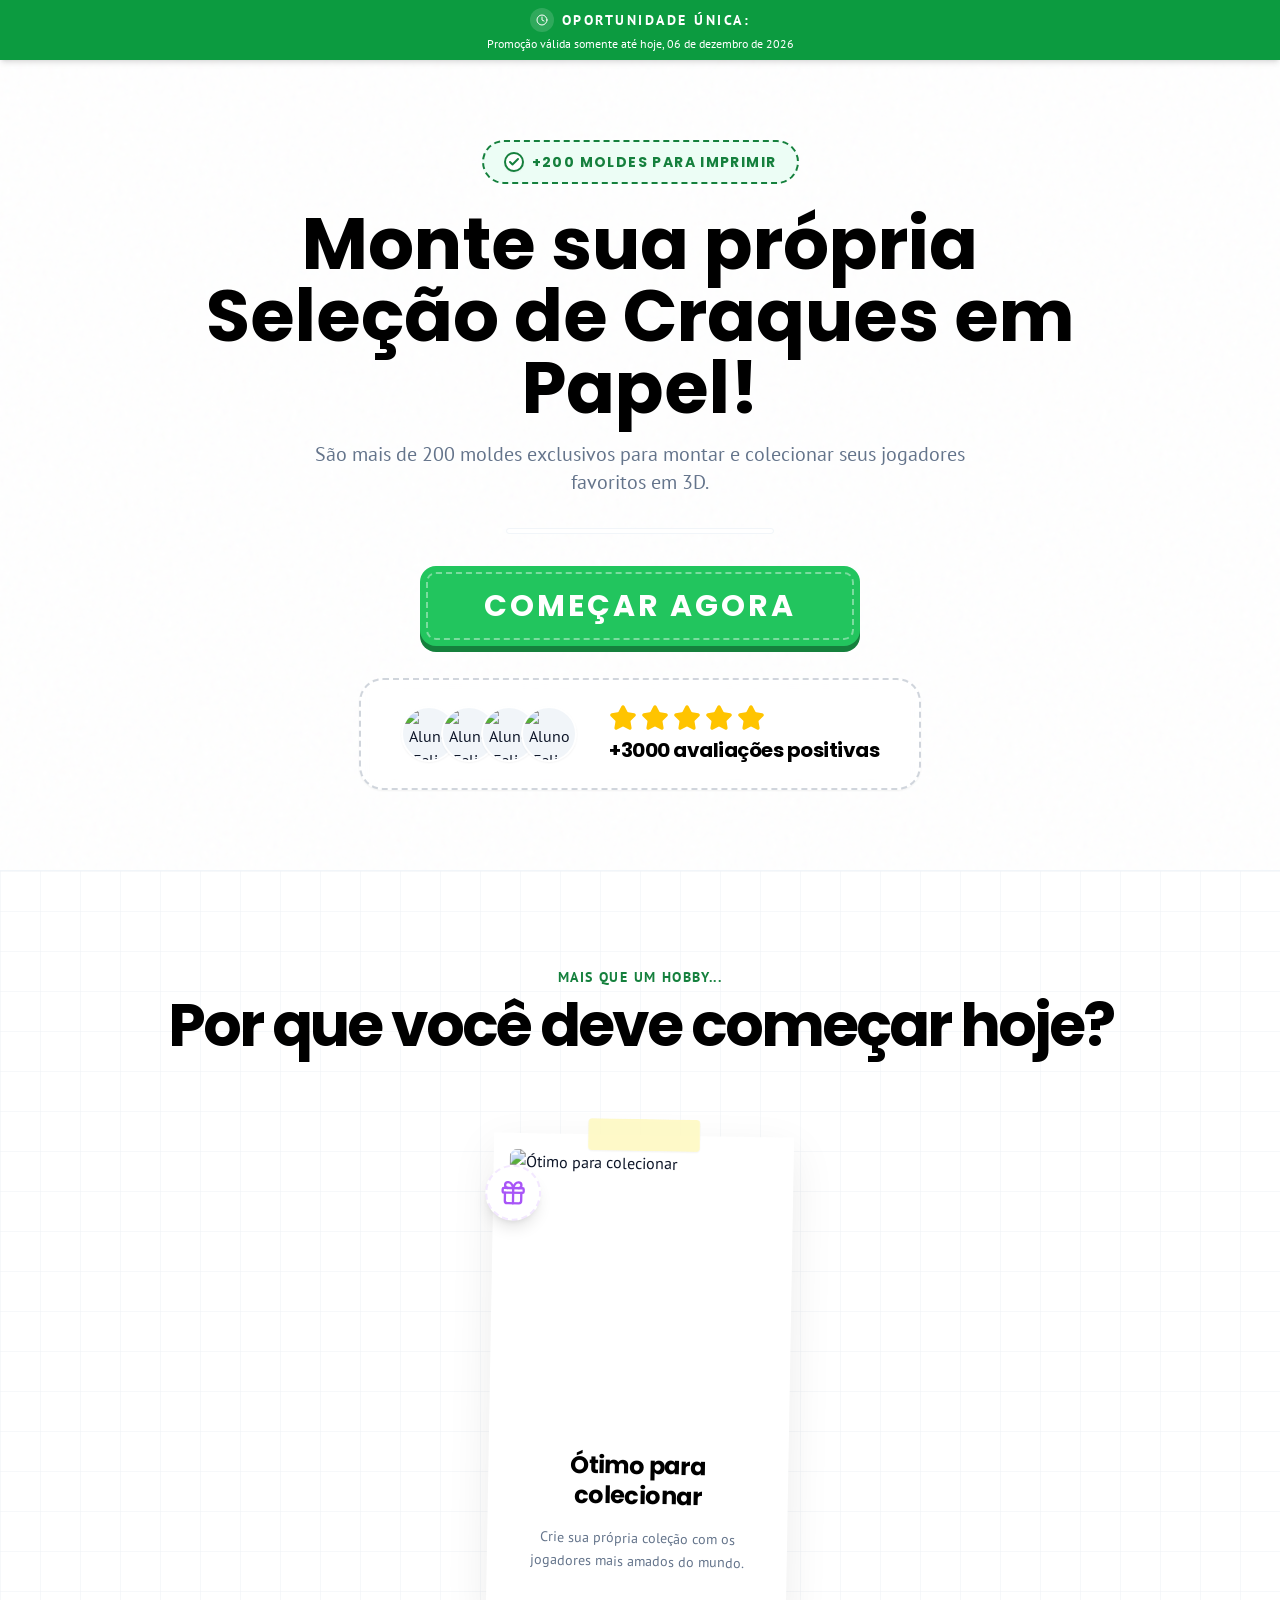
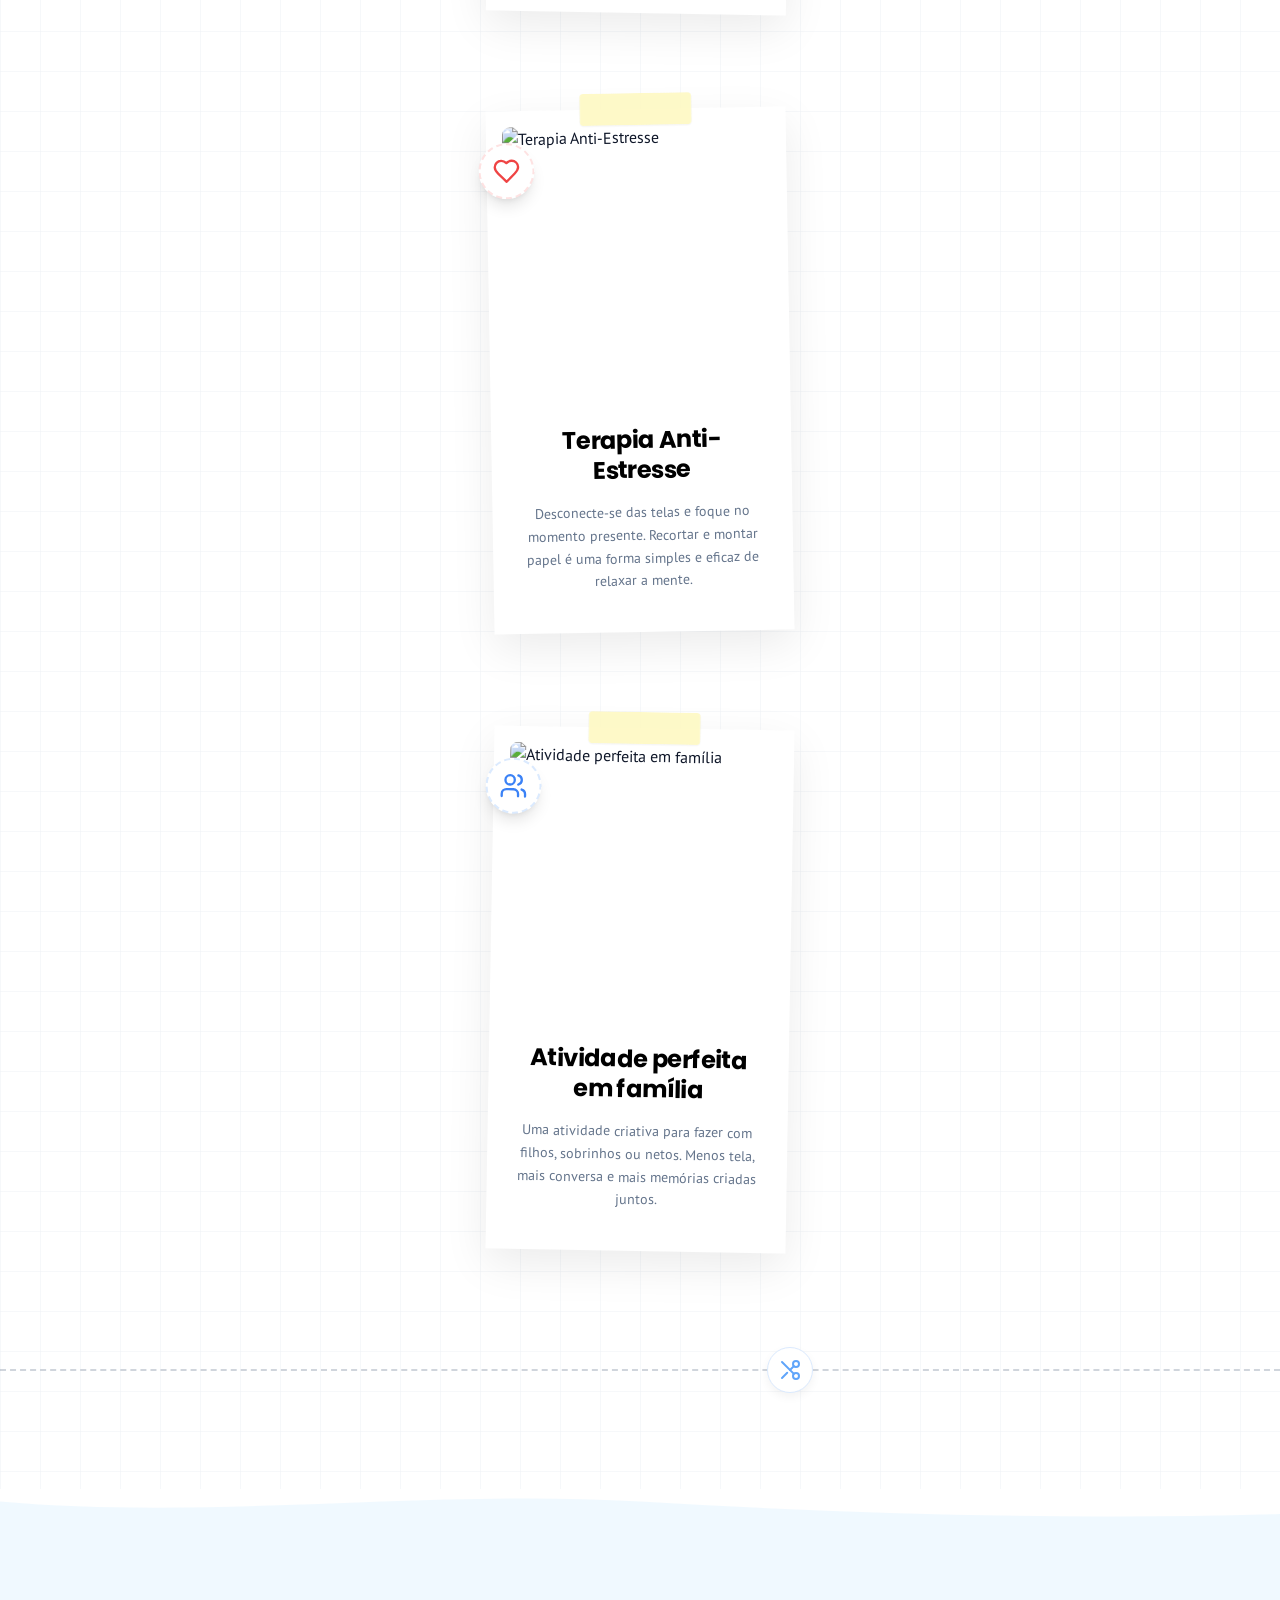
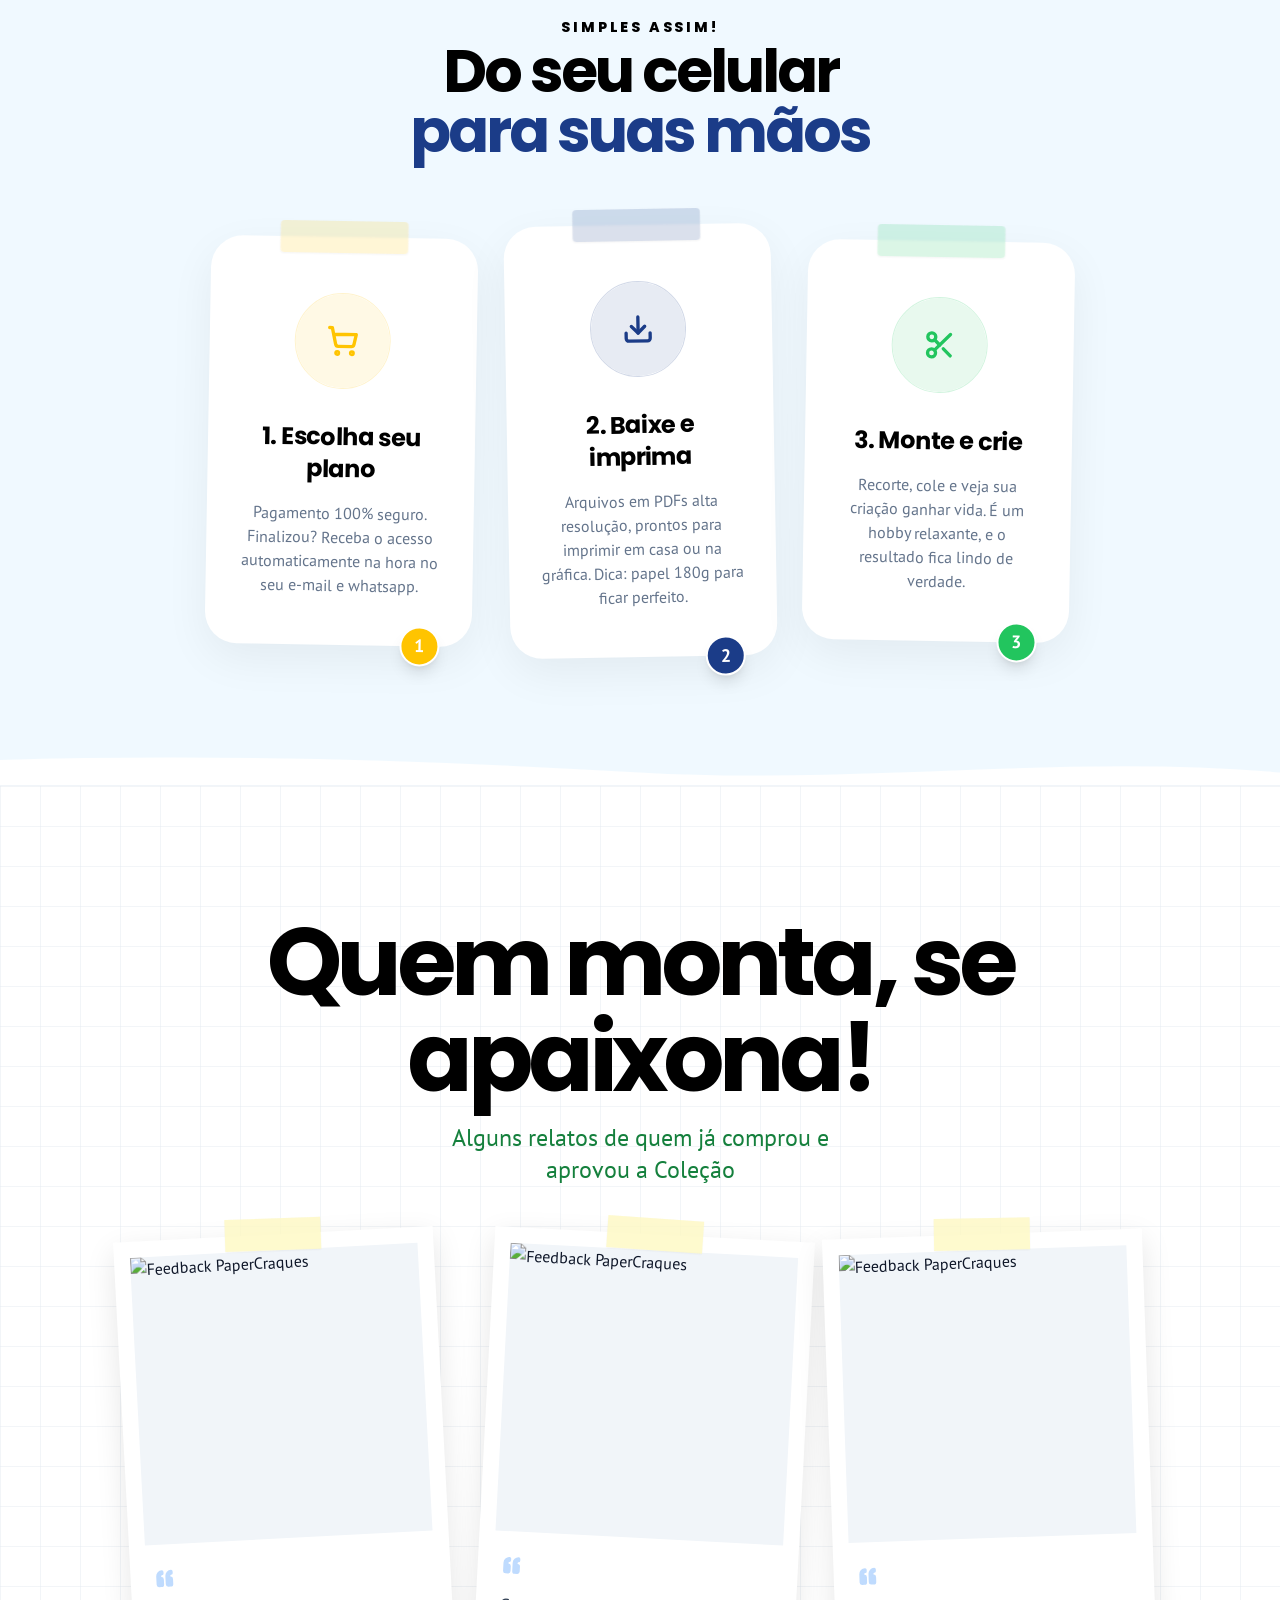
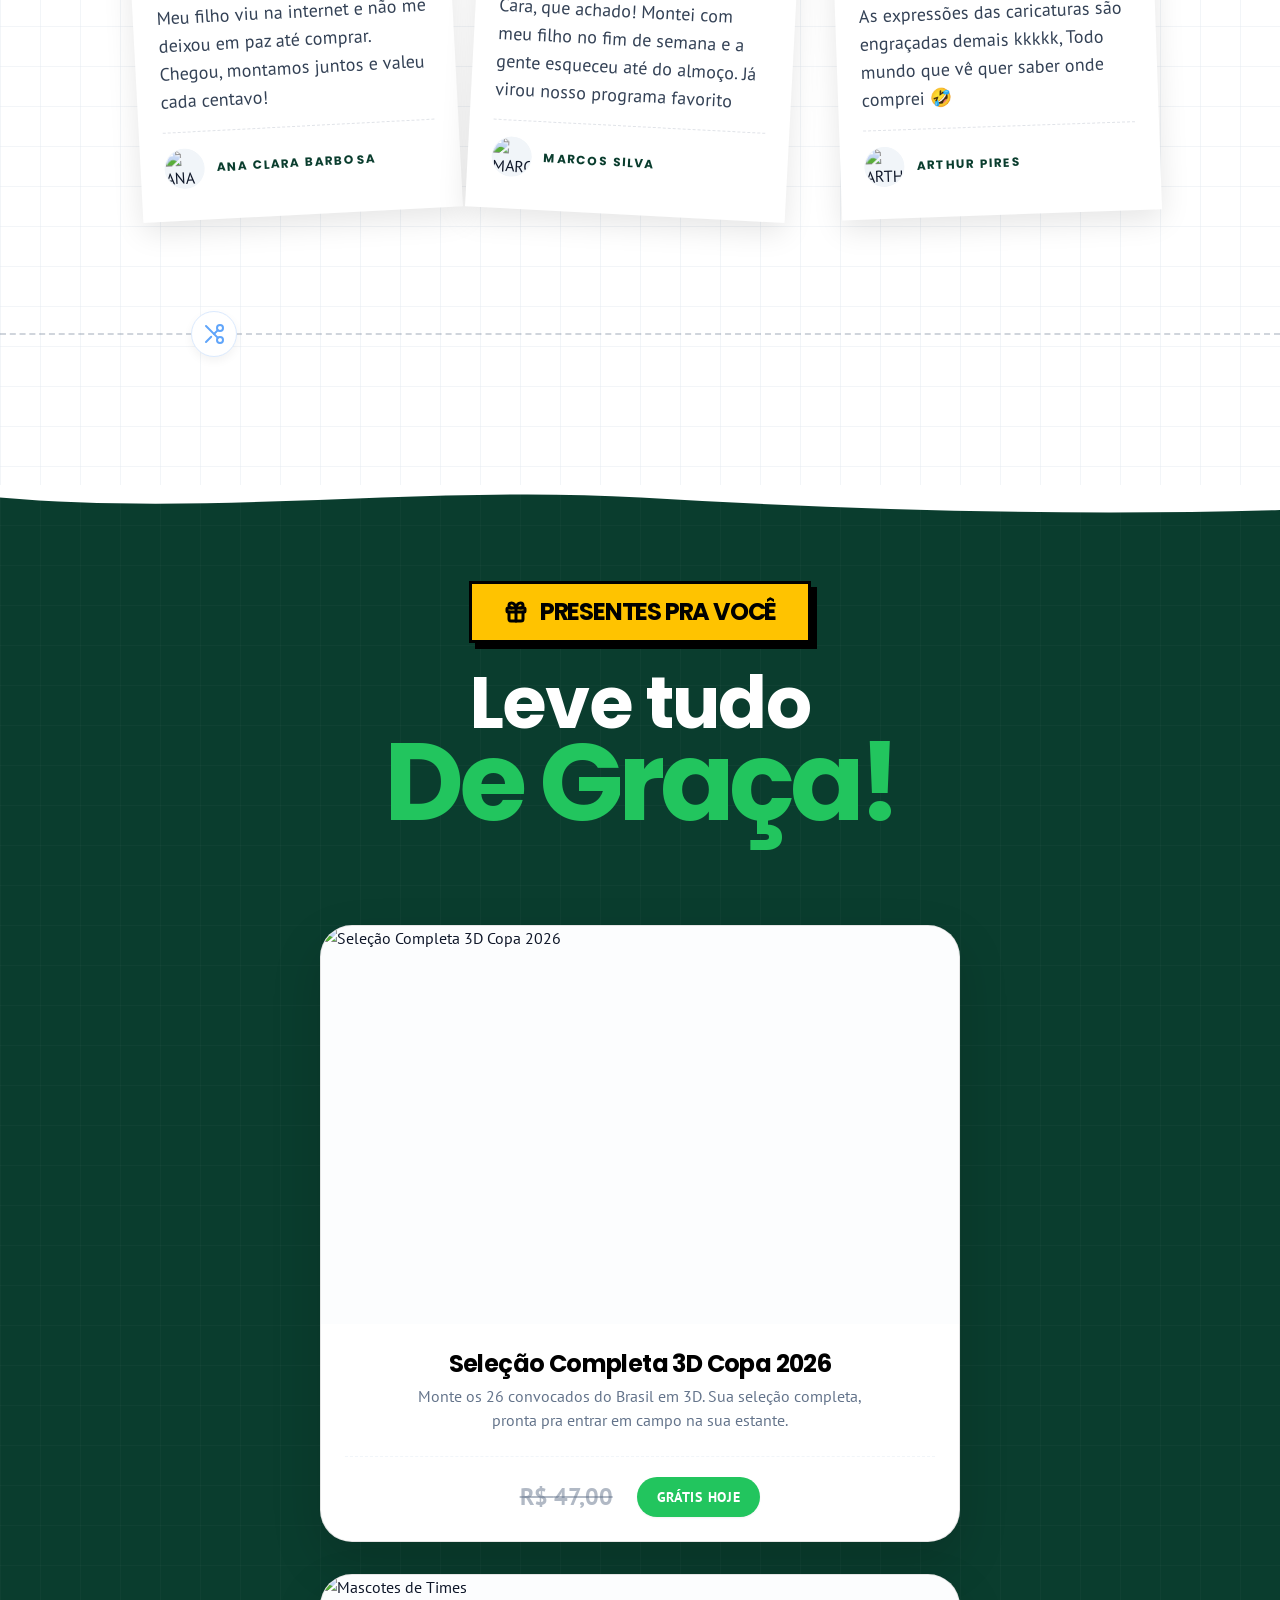
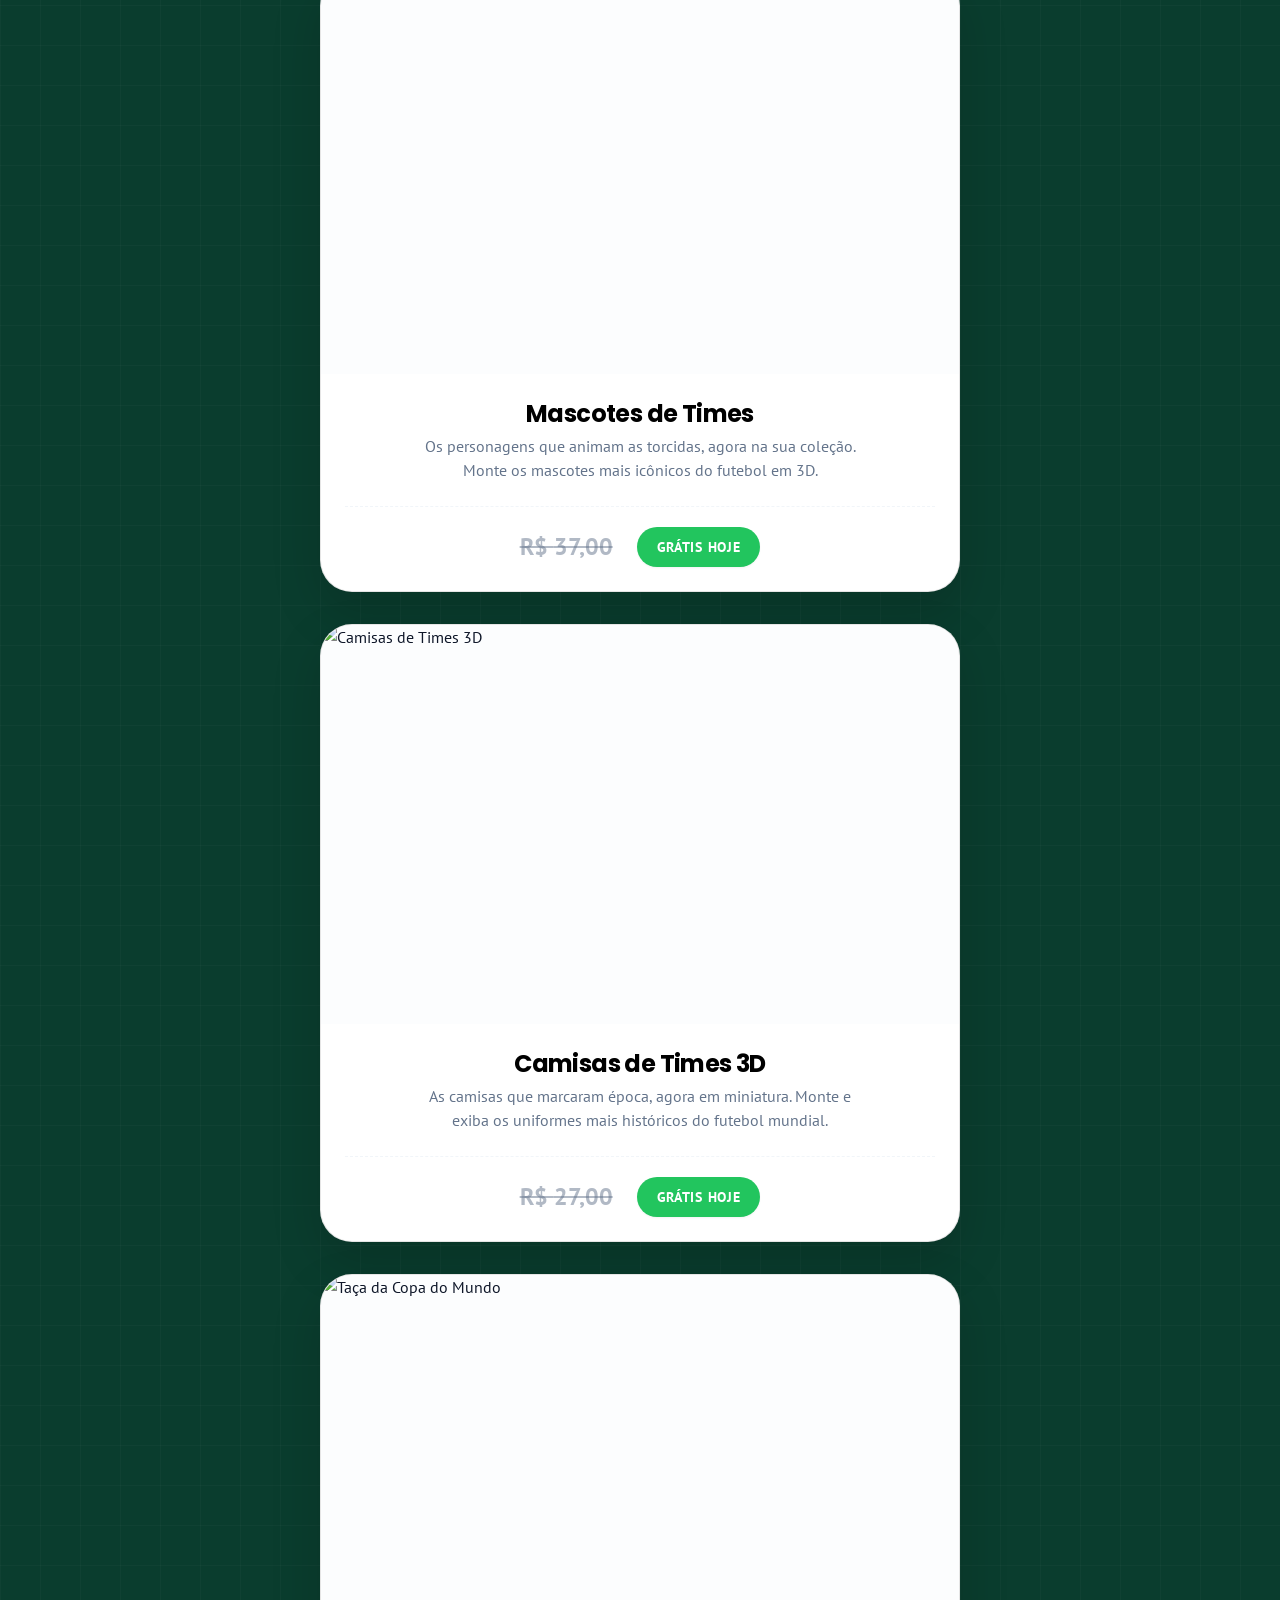
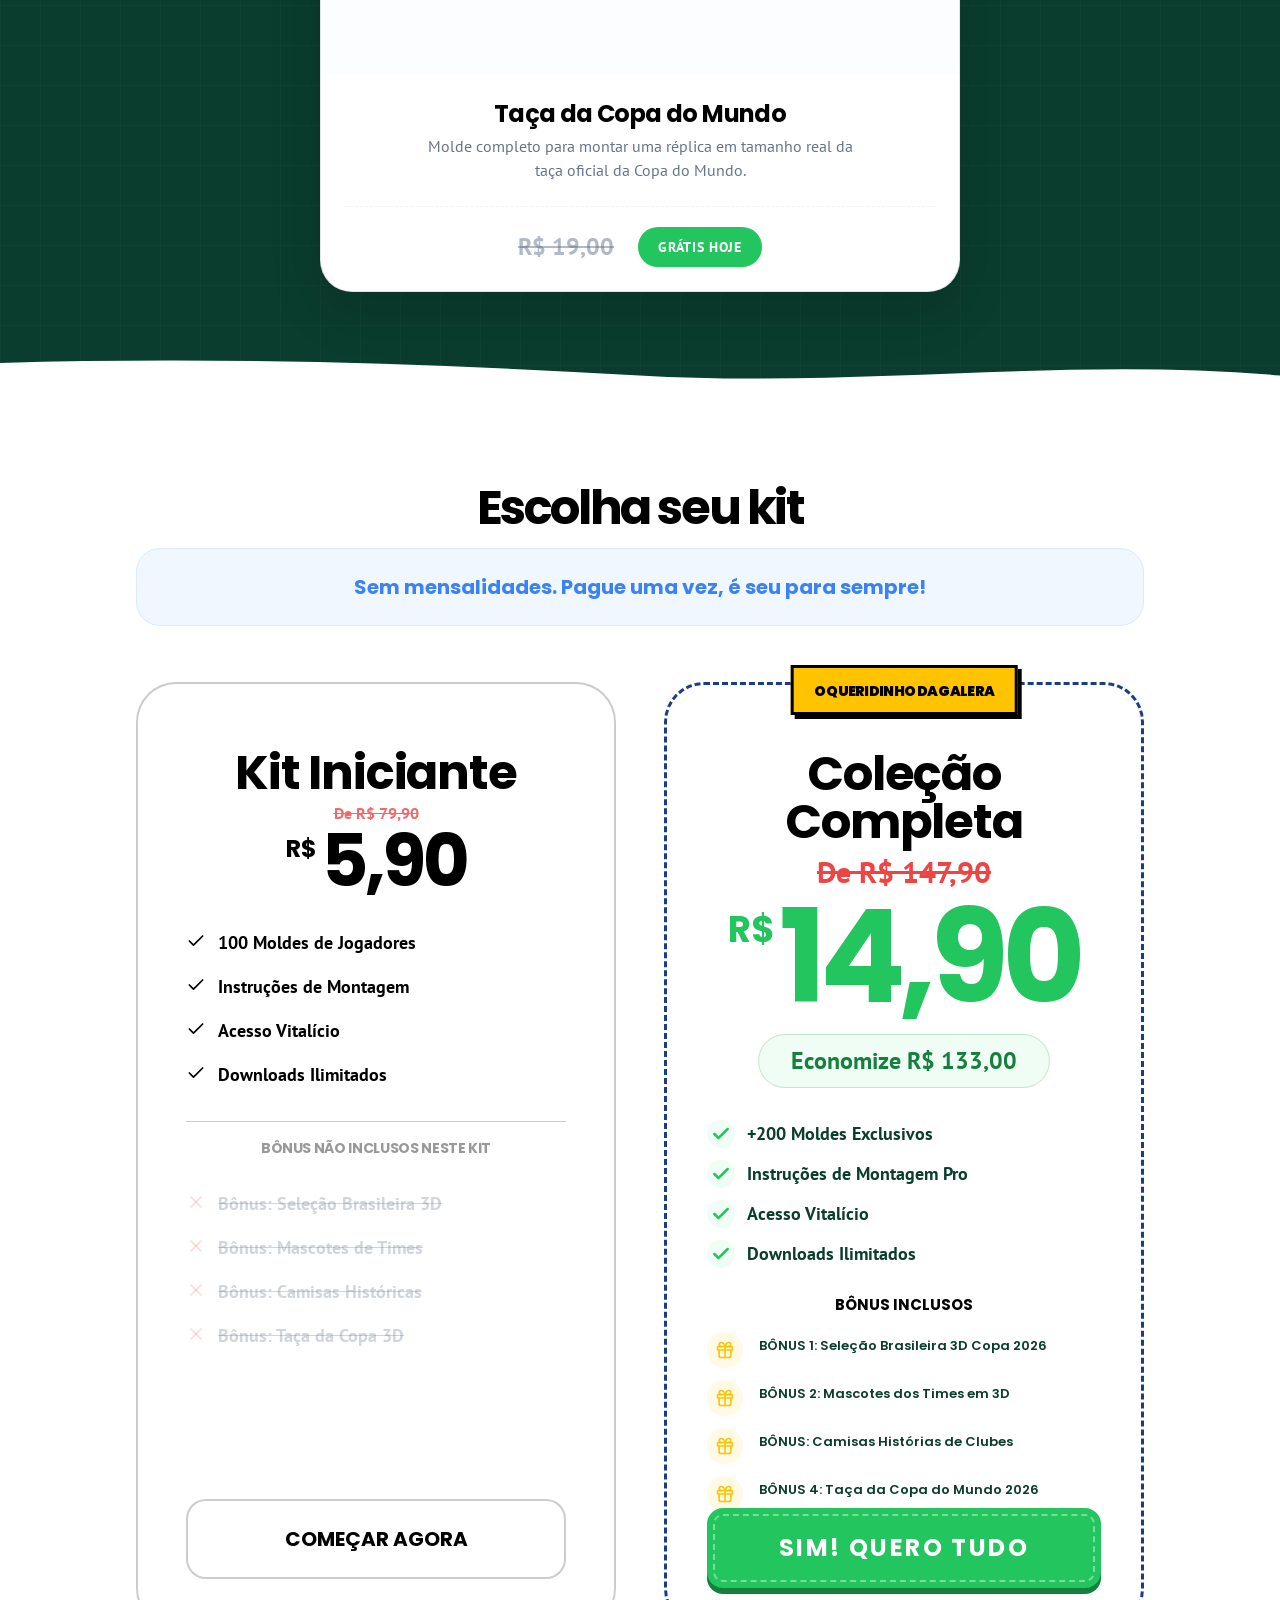
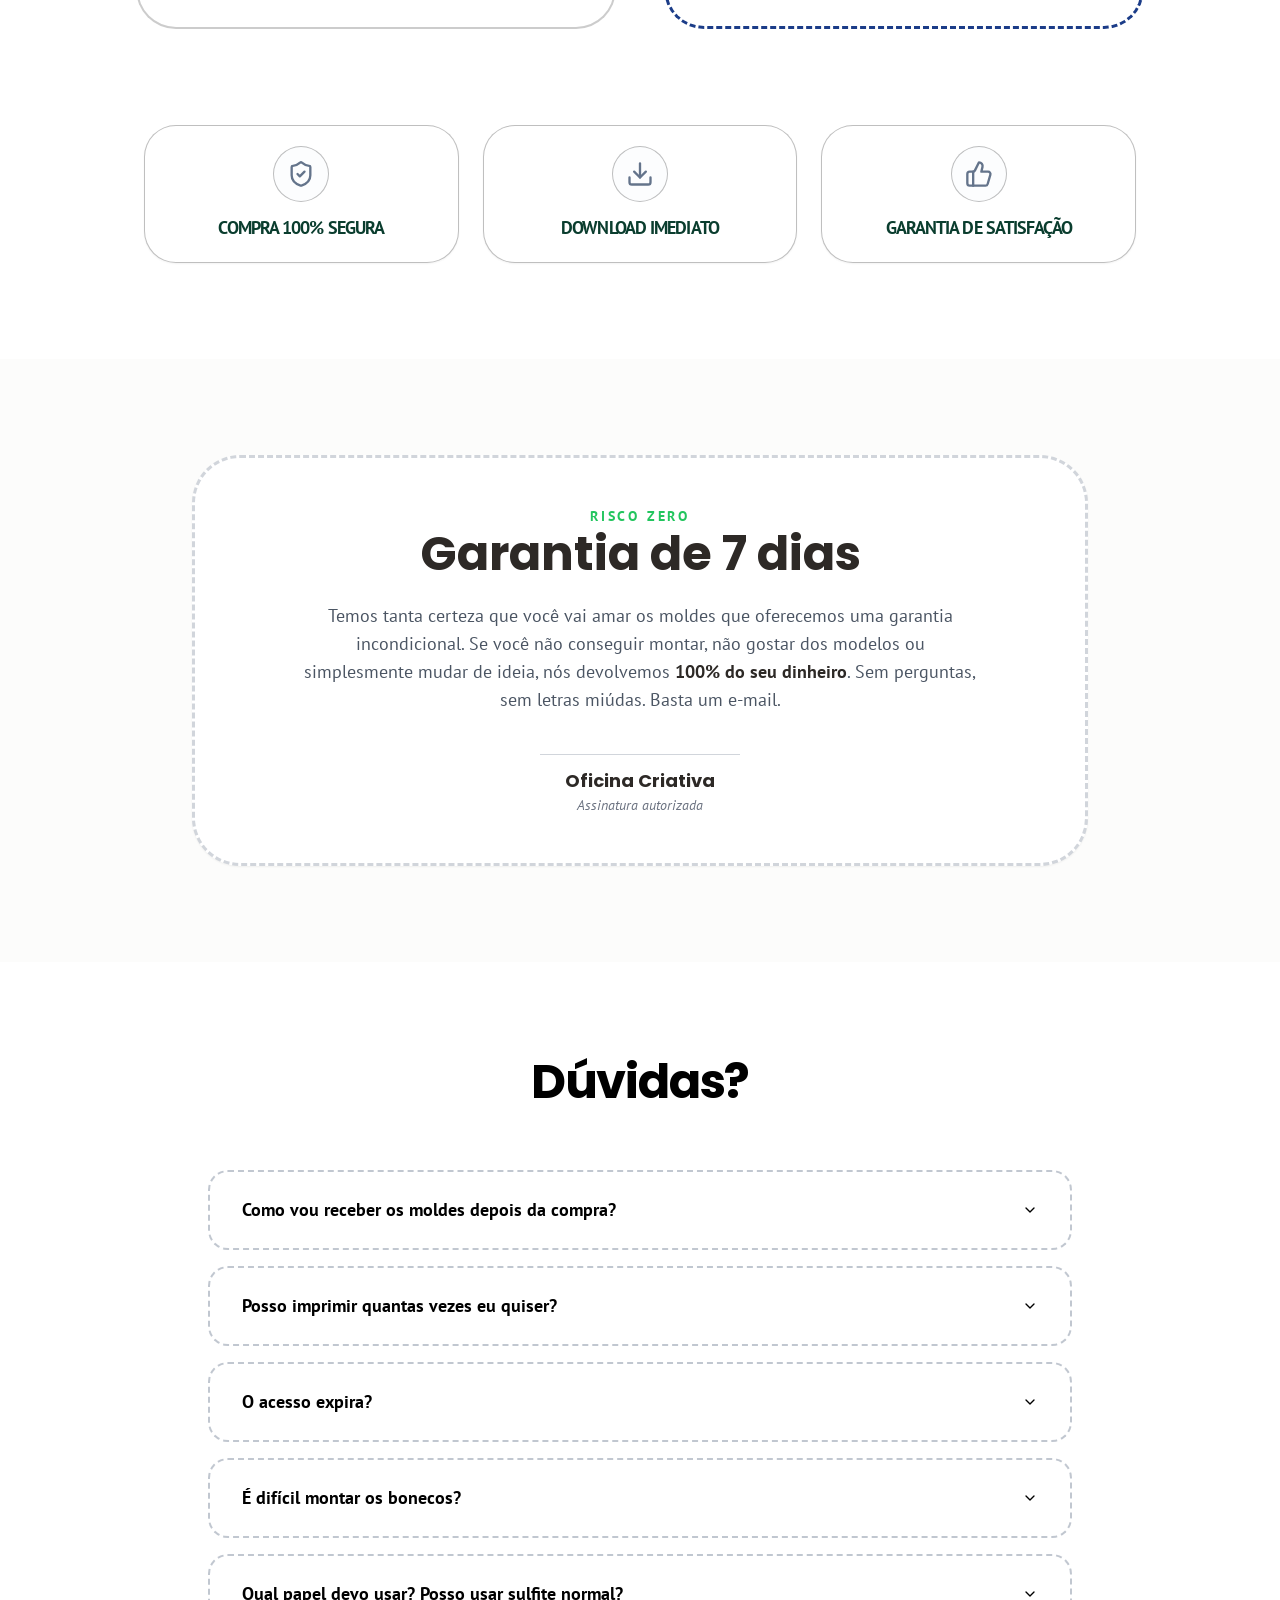
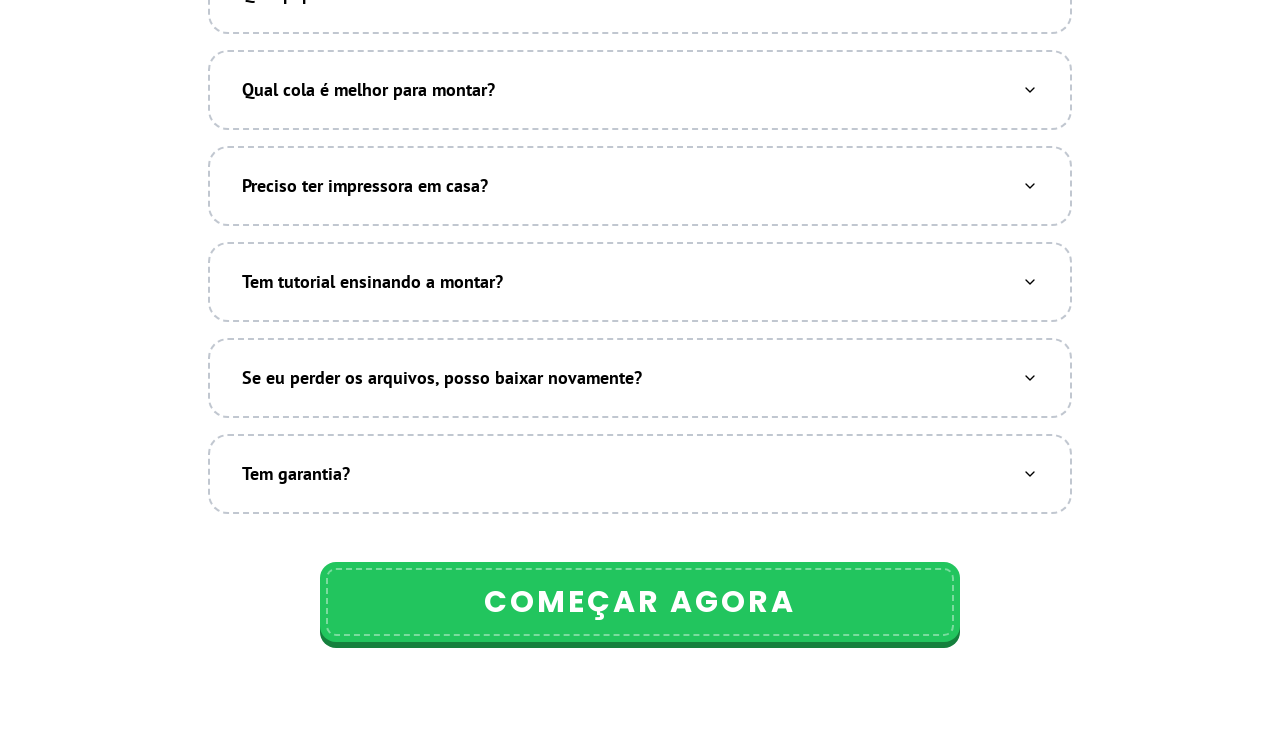
==== commit 40d7e200: "Add files via upload" ====
--- a/index.html
+++ b/index.html
@@ -1,25 +1,1183 @@
-<!DOCTYPE html><!--h4443iFviqibCWczf4Quu--><html lang="pt-BR" class="scroll-smooth"><head><script src="https://cdn.utmify.com.br/scripts/utms/latest.js" data-utmify-prevent-xcod-sck data-utmify-prevent-subids async defer></script><script>!function(i,n){i._plt=i._plt||(n&&n.timeOrigin?n.timeOrigin+n.now():Date.now())}(window,performance);</script><link rel="preload" href="https://scripts.converteai.net/9de2d2c2-d97d-4da8-80b1-c8f14c1e7636/players/69c67a1094d36cec1173cfc9/v4/player.js" as="script" fetchpriority="high"/><link rel="preload" href="https://scripts.converteai.net/lib/js/smartplayer-wc/v4/smartplayer.js" as="script"/><link rel="preload" href="https://cdn.converteai.net/9de2d2c2-d97d-4da8-80b1-c8f14c1e7636/69c679fea78f10ae44d2682a/main.m3u8" as="fetch"/><link rel="dns-prefetch" href="https://cdn.converteai.net"/><link rel="dns-prefetch" href="https://scripts.converteai.net"/><link rel="dns-prefetch" href="https://images.converteai.net"/><link rel="dns-prefetch" href="https://api.vturb.com.br"/><meta charSet="utf-8"/><meta name="viewport" content="width=device-width, initial-scale=1"/><link rel="preload" href="/_next/static/css/29dc1f82c238a7dc.css" as="style" fetchpriority="high"/><link rel="stylesheet" href="/_next/static/css/29dc1f82c238a7dc.css" data-precedence="next"/><link rel="preload" as="script" fetchPriority="low" href="/_next/static/chunks/webpack-ca8ebae7f954b22a.js"/><link rel="preload" href="/_next/static/chunks/376-631d6543c07f0b89.js" as="script"/><link rel="preload" href="/_next/static/chunks/app/page-0e375d2cb11ea329.js" as="script"/><script src="/_next/static/chunks/4bd1b696-21f374d1156f834a.js" async=""></script><script src="/_next/static/chunks/255-e40677fceda396aa.js" async=""></script><script src="/_next/static/chunks/main-app-a76918e032ab70ca.js" async=""></script><script src="/_next/static/chunks/376-631d6543c07f0b89.js" async=""></script><script src="/_next/static/chunks/app/page-0e375d2cb11ea329.js" async=""></script><link rel="preconnect" href="https://i.imgur.com" crossorigin="anonymous"/><link rel="dns-prefetch" href="https://i.imgur.com"/><link rel="dns-prefetch" href="https://fastly.picsum.photos"/><link rel="preconnect" href="https://fonts.googleapis.com"/><link rel="preconnect" href="https://fonts.gstatic.com" crossorigin="anonymous"/><title>PaperCraques - Sua Seleção de Craques em Papel</title><meta name="description" content="Monte sua própria Seleção de Craques em Papel! Mais de 200 moldes exclusivos para imprimir e montar."/><link rel="icon" href="/favicon.ico" type="image/x-icon" sizes="16x16"/><link rel="preload" href="https://fonts.googleapis.com/css2?family=Poppins:wght@400;500;600;700;800;900&amp;family=PT+Sans:ital,wght@0,400;0,700;1,400;1,700&amp;display=swap" as="style" onload="this.onload=null;this.rel='stylesheet'"/><noscript><link href="https://fonts.googleapis.com/css2?family=Poppins:wght@400;500;600;700;800;900&amp;family=PT+Sans:ital,wght@0,400;0,700;1,400;1,700&amp;display=swap" rel="stylesheet"/></noscript><script src="/_next/static/chunks/polyfills-42372ed130431b0a.js" noModule=""></script></head><body class="font-body antialiased overflow-x-hidden"><div hidden=""><!--$--><!--/$--></div><main class="min-h-screen bg-background overflow-x-hidden flex flex-col items-center"><header class="w-full bg-[#0c9b40] text-white text-xs sm:text-sm font-semibold shadow-md sticky top-0 z-50"><div class="mx-auto flex max-w-5xl flex-col items-center gap-1 px-4 py-2 text-center"><div class="inline-flex items-center gap-2 uppercase tracking-[0.18em]"><span class="flex h-6 w-6 items-center justify-center rounded-full bg-white/15"><svg xmlns="http://www.w3.org/2000/svg" width="24" height="24" viewBox="0 0 24 24" fill="none" stroke="currentColor" stroke-width="2" stroke-linecap="round" stroke-linejoin="round" class="lucide lucide-clock h-3 w-3"><circle cx="12" cy="12" r="10"></circle><polyline points="12 6 12 12 16 14"></polyline></svg></span><span>Oportunidade Única:</span></div><p class="text-[11px] sm:text-xs font-normal tracking-normal">Promoção válida somente até hoje, </p></div></header><div class="w-full flex flex-col items-center"><section class="bg-white py-10 md:py-20 overflow-hidden w-full relative"><div class="paper-texture absolute inset-0 pointer-events-none"></div><div class="container mx-auto px-4 relative z-10"><div class="flex flex-col items-center text-center space-y-6 md:space-y-8"><div class="max-w-4xl space-y-6"><div class="space-y-4 px-2 flex flex-col items-center"><div class="inline-flex items-center gap-2 px-5 py-2.5 rounded-full bg-[#ecfdf5] border-2 border-dashed border-[#15803d] text-[#15803d] mb-2"><div class="w-5 h-5 rounded-full border-2 border-[#15803d] flex items-center justify-center bg-white shadow-sm"><svg xmlns="http://www.w3.org/2000/svg" width="24" height="24" viewBox="0 0 24 24" fill="none" stroke="currentColor" stroke-width="2" stroke-linecap="round" stroke-linejoin="round" class="lucide lucide-check w-3 h-3 stroke-[4px]"><path d="M20 6 9 17l-5-5"></path></svg></div><span class="font-headline font-bold text-[10px] md:text-sm tracking-[0.1em] uppercase">+200 MOLDES PARA IMPRIMIR</span></div><h1 class="font-headline text-3xl sm:text-4xl md:text-7xl leading-tight text-black font-bold">Monte sua própria Seleção de Craques em Papel!</h1><p class="text-base md:text-xl text-muted-foreground font-body leading-relaxed max-w-2xl mx-auto">São mais de 200 moldes exclusivos para montar e colecionar seus jogadores favoritos em 3D.</p></div></div><div class="relative w-full max-w-[300px] mx-auto px-4"><div class="bg-white p-[2px] rounded-[40px] shadow-2xl overflow-hidden group border border-muted"><div class="w-full rounded-[38px] overflow-hidden shadow-inner"><vturb-smartplayer id="vid-69c67a1094d36cec1173cfc9" style="display:block;margin:0 auto;width:100%"></vturb-smartplayer></div></div></div><div class="flex flex-col items-center gap-8 w-full max-w-4xl px-4"><button class="inline-flex items-center justify-center gap-2 whitespace-nowrap font-headline ring-offset-background focus-visible:outline-none focus-visible:ring-2 focus-visible:ring-ring focus-visible:ring-offset-2 disabled:pointer-events-none disabled:opacity-50 [&amp;_svg]:pointer-events-none [&amp;_svg]:size-4 [&amp;_svg]:shrink-0 relative bg-[#22c55e] hover:bg-[#1eb352] text-white rounded-2xl font-bold uppercase tracking-widest shadow-[0_6px_0_0_#15803d] active:shadow-none active:translate-y-[6px] transition-all after:content-[&#x27;&#x27;] after:absolute after:inset-1.5 after:border-2 after:border-dashed after:border-white/40 after:rounded-[10px] pointer-events-auto h-16 sm:h-20 px-6 sm:px-16 text-lg sm:text-2xl md:text-3xl w-full sm:w-auto">COMEÇAR AGORA</button><div class="inline-flex items-center gap-5 sm:gap-8 px-6 sm:px-10 py-4 sm:py-6 border-2 border-dashed border-muted-foreground/30 rounded-[24px] bg-white/50 backdrop-blur-sm shadow-sm"><div class="flex -space-x-4 shrink-0"><div class="relative w-10 h-10 md:w-14 md:h-14 rounded-full border-2 border-white overflow-hidden shadow-sm bg-muted"><img alt="Aluno Feliz" loading="lazy" decoding="async" data-nimg="fill" class="object-cover" style="position:absolute;height:100%;width:100%;left:0;top:0;right:0;bottom:0;color:transparent" src="https://picsum.photos/seed/user1/100/100"/></div><div class="relative w-10 h-10 md:w-14 md:h-14 rounded-full border-2 border-white overflow-hidden shadow-sm bg-muted"><img alt="Aluno Feliz" loading="lazy" decoding="async" data-nimg="fill" class="object-cover" style="position:absolute;height:100%;width:100%;left:0;top:0;right:0;bottom:0;color:transparent" src="https://picsum.photos/seed/user2/100/100"/></div><div class="relative w-10 h-10 md:w-14 md:h-14 rounded-full border-2 border-white overflow-hidden shadow-sm bg-muted"><img alt="Aluno Feliz" loading="lazy" decoding="async" data-nimg="fill" class="object-cover" style="position:absolute;height:100%;width:100%;left:0;top:0;right:0;bottom:0;color:transparent" src="https://picsum.photos/seed/user3/100/100"/></div><div class="relative w-10 h-10 md:w-14 md:h-14 rounded-full border-2 border-white overflow-hidden shadow-sm bg-muted"><img alt="Aluno Feliz" loading="lazy" decoding="async" data-nimg="fill" class="object-cover" style="position:absolute;height:100%;width:100%;left:0;top:0;right:0;bottom:0;color:transparent" src="https://picsum.photos/seed/user4/100/100"/></div></div><div class="flex flex-col items-start text-left gap-1"><div class="flex gap-1"><svg xmlns="http://www.w3.org/2000/svg" width="24" height="24" viewBox="0 0 24 24" fill="none" stroke="currentColor" stroke-width="2" stroke-linecap="round" stroke-linejoin="round" class="lucide lucide-star w-4 h-4 md:w-7 md:h-7 fill-[#FFC400] text-[#FFC400]"><path d="M11.525 2.295a.53.53 0 0 1 .95 0l2.31 4.679a2.123 2.123 0 0 0 1.595 1.16l5.166.756a.53.53 0 0 1 .294.904l-3.736 3.638a2.123 2.123 0 0 0-.611 1.878l.882 5.14a.53.53 0 0 1-.771.56l-4.618-2.428a2.122 2.122 0 0 0-1.973 0L6.396 21.01a.53.53 0 0 1-.77-.56l.881-5.139a2.122 2.122 0 0 0-.611-1.879L2.16 9.795a.53.53 0 0 1 .294-.906l5.165-.755a2.122 2.122 0 0 0 1.597-1.16z"></path></svg><svg xmlns="http://www.w3.org/2000/svg" width="24" height="24" viewBox="0 0 24 24" fill="none" stroke="currentColor" stroke-width="2" stroke-linecap="round" stroke-linejoin="round" class="lucide lucide-star w-4 h-4 md:w-7 md:h-7 fill-[#FFC400] text-[#FFC400]"><path d="M11.525 2.295a.53.53 0 0 1 .95 0l2.31 4.679a2.123 2.123 0 0 0 1.595 1.16l5.166.756a.53.53 0 0 1 .294.904l-3.736 3.638a2.123 2.123 0 0 0-.611 1.878l.882 5.14a.53.53 0 0 1-.771.56l-4.618-2.428a2.122 2.122 0 0 0-1.973 0L6.396 21.01a.53.53 0 0 1-.77-.56l.881-5.139a2.122 2.122 0 0 0-.611-1.879L2.16 9.795a.53.53 0 0 1 .294-.906l5.165-.755a2.122 2.122 0 0 0 1.597-1.16z"></path></svg><svg xmlns="http://www.w3.org/2000/svg" width="24" height="24" viewBox="0 0 24 24" fill="none" stroke="currentColor" stroke-width="2" stroke-linecap="round" stroke-linejoin="round" class="lucide lucide-star w-4 h-4 md:w-7 md:h-7 fill-[#FFC400] text-[#FFC400]"><path d="M11.525 2.295a.53.53 0 0 1 .95 0l2.31 4.679a2.123 2.123 0 0 0 1.595 1.16l5.166.756a.53.53 0 0 1 .294.904l-3.736 3.638a2.123 2.123 0 0 0-.611 1.878l.882 5.14a.53.53 0 0 1-.771.56l-4.618-2.428a2.122 2.122 0 0 0-1.973 0L6.396 21.01a.53.53 0 0 1-.77-.56l.881-5.139a2.122 2.122 0 0 0-.611-1.879L2.16 9.795a.53.53 0 0 1 .294-.906l5.165-.755a2.122 2.122 0 0 0 1.597-1.16z"></path></svg><svg xmlns="http://www.w3.org/2000/svg" width="24" height="24" viewBox="0 0 24 24" fill="none" stroke="currentColor" stroke-width="2" stroke-linecap="round" stroke-linejoin="round" class="lucide lucide-star w-4 h-4 md:w-7 md:h-7 fill-[#FFC400] text-[#FFC400]"><path d="M11.525 2.295a.53.53 0 0 1 .95 0l2.31 4.679a2.123 2.123 0 0 0 1.595 1.16l5.166.756a.53.53 0 0 1 .294.904l-3.736 3.638a2.123 2.123 0 0 0-.611 1.878l.882 5.14a.53.53 0 0 1-.771.56l-4.618-2.428a2.122 2.122 0 0 0-1.973 0L6.396 21.01a.53.53 0 0 1-.77-.56l.881-5.139a2.122 2.122 0 0 0-.611-1.879L2.16 9.795a.53.53 0 0 1 .294-.906l5.165-.755a2.122 2.122 0 0 0 1.597-1.16z"></path></svg><svg xmlns="http://www.w3.org/2000/svg" width="24" height="24" viewBox="0 0 24 24" fill="none" stroke="currentColor" stroke-width="2" stroke-linecap="round" stroke-linejoin="round" class="lucide lucide-star w-4 h-4 md:w-7 md:h-7 fill-[#FFC400] text-[#FFC400]"><path d="M11.525 2.295a.53.53 0 0 1 .95 0l2.31 4.679a2.123 2.123 0 0 0 1.595 1.16l5.166.756a.53.53 0 0 1 .294.904l-3.736 3.638a2.123 2.123 0 0 0-.611 1.878l.882 5.14a.53.53 0 0 1-.771.56l-4.618-2.428a2.122 2.122 0 0 0-1.973 0L6.396 21.01a.53.53 0 0 1-.77-.56l.881-5.139a2.122 2.122 0 0 0-.611-1.879L2.16 9.795a.53.53 0 0 1 .294-.906l5.165-.755a2.122 2.122 0 0 0 1.597-1.16z"></path></svg></div><span class="text-black font-headline font-bold text-xs sm:text-sm md:text-xl tracking-tight leading-none whitespace-nowrap">+3000 avaliações positivas</span></div></div></div></div></div></section><section class="bg-white py-16 md:py-24 border-t border-muted w-full relative overflow-hidden"><div class="grid-notebook absolute inset-0 pointer-events-none opacity-40"></div><div class="container mx-auto px-4 relative z-10"><div class="text-center mb-20 flex flex-col items-center gap-2"><span class="font-body text-xs md:text-sm text-[#15803d] font-bold tracking-widest uppercase">Mais que um hobby...</span><h2 class="font-headline text-3xl sm:text-4xl md:text-6xl text-black px-4 font-bold leading-tight tracking-tighter">Por que você deve começar hoje?</h2></div><div class="flex flex-col items-center gap-16 md:gap-24"><div class="relative group w-full max-w-[300px] mx-auto bg-white p-4 pb-10 shadow-[0_15px_45px_rgba(0,0,0,0.08)] transition-all hover:scale-[1.02] rotate-1"><div class="absolute -top-4 left-1/2 -translate-x-1/2 w-28 h-8 z-30 shadow-sm opacity-90 border-x border-white/20 rounded-sm bg-[#fef9c3]"></div><div class="relative w-full aspect-square mb-8"><div class="w-full h-full rounded-[8px] overflow-hidden relative"><img alt="Ótimo para colecionar" data-ai-hint="football collection" loading="lazy" decoding="async" data-nimg="fill" class="object-cover transition-transform duration-700 group-hover:scale-105" style="position:absolute;height:100%;width:100%;left:0;top:0;right:0;bottom:0;color:transparent" src="https://i.imgur.com/hc7FDt3.png"/></div><div class="absolute top-4 -left-6 w-14 h-14 bg-white rounded-full shadow-lg flex items-center justify-center border-2 border-dashed z-40 border-purple-100"><svg xmlns="http://www.w3.org/2000/svg" width="24" height="24" viewBox="0 0 24 24" fill="none" stroke="currentColor" stroke-width="2" stroke-linecap="round" stroke-linejoin="round" class="lucide lucide-gift w-7 h-7 text-purple-500"><rect x="3" y="8" width="18" height="4" rx="1"></rect><path d="M12 8v13"></path><path d="M19 12v7a2 2 0 0 1-2 2H7a2 2 0 0 1-2-2v-7"></path><path d="M7.5 8a2.5 2.5 0 0 1 0-5A4.8 8 0 0 1 12 8a4.8 8 0 0 1 4.5-5 2.5 2.5 0 0 1 0 5"></path></svg></div></div><div class="text-center space-y-4 px-2"><h3 class="font-headline text-2xl font-bold text-black leading-tight tracking-tight">Ótimo para colecionar</h3><p class="text-sm text-muted-foreground font-body leading-relaxed max-w-[240px] mx-auto">Crie sua própria coleção com os jogadores mais amados do mundo.</p></div></div><div class="relative group w-full max-w-[300px] mx-auto bg-white p-4 pb-10 shadow-[0_15px_45px_rgba(0,0,0,0.08)] transition-all hover:scale-[1.02] -rotate-1"><div class="absolute -top-4 left-1/2 -translate-x-1/2 w-28 h-8 z-30 shadow-sm opacity-90 border-x border-white/20 rounded-sm bg-[#fef9c3]"></div><div class="relative w-full aspect-square mb-8"><div class="w-full h-full rounded-[8px] overflow-hidden relative"><img alt="Terapia Anti-Estresse" data-ai-hint="crafting hobby" loading="lazy" decoding="async" data-nimg="fill" class="object-cover transition-transform duration-700 group-hover:scale-105" style="position:absolute;height:100%;width:100%;left:0;top:0;right:0;bottom:0;color:transparent" src="https://i.imgur.com/J8JpxeY.png"/></div><div class="absolute top-4 -left-6 w-14 h-14 bg-white rounded-full shadow-lg flex items-center justify-center border-2 border-dashed z-40 border-red-100"><svg xmlns="http://www.w3.org/2000/svg" width="24" height="24" viewBox="0 0 24 24" fill="none" stroke="currentColor" stroke-width="2" stroke-linecap="round" stroke-linejoin="round" class="lucide lucide-heart w-7 h-7 text-red-500"><path d="M19 14c1.49-1.46 3-3.21 3-5.5A5.5 5.5 0 0 0 16.5 3c-1.76 0-3 .5-4.5 2-1.5-1.5-2.74-2-4.5-2A5.5 5.5 0 0 0 2 8.5c0 2.3 1.5 4.05 3 5.5l7 7Z"></path></svg></div></div><div class="text-center space-y-4 px-2"><h3 class="font-headline text-2xl font-bold text-black leading-tight tracking-tight">Terapia Anti-Estresse</h3><p class="text-sm text-muted-foreground font-body leading-relaxed max-w-[240px] mx-auto">Desconecte-se das telas e foque no momento presente. Recortar e montar papel é uma forma simples e eficaz de relaxar a mente.</p></div></div><div class="relative group w-full max-w-[300px] mx-auto bg-white p-4 pb-10 shadow-[0_15px_45px_rgba(0,0,0,0.08)] transition-all hover:scale-[1.02] rotate-1"><div class="absolute -top-4 left-1/2 -translate-x-1/2 w-28 h-8 z-30 shadow-sm opacity-90 border-x border-white/20 rounded-sm bg-[#fef9c3]"></div><div class="relative w-full aspect-square mb-8"><div class="w-full h-full rounded-[8px] overflow-hidden relative"><img alt="Atividade perfeita em família" data-ai-hint="family fun" loading="lazy" decoding="async" data-nimg="fill" class="object-cover transition-transform duration-700 group-hover:scale-105" style="position:absolute;height:100%;width:100%;left:0;top:0;right:0;bottom:0;color:transparent" src="https://i.imgur.com/PSpMV0x.png"/></div><div class="absolute top-4 -left-6 w-14 h-14 bg-white rounded-full shadow-lg flex items-center justify-center border-2 border-dashed z-40 border-blue-100"><svg xmlns="http://www.w3.org/2000/svg" width="24" height="24" viewBox="0 0 24 24" fill="none" stroke="currentColor" stroke-width="2" stroke-linecap="round" stroke-linejoin="round" class="lucide lucide-users w-7 h-7 text-blue-500"><path d="M16 21v-2a4 4 0 0 0-4-4H6a4 4 0 0 0-4 4v2"></path><circle cx="9" cy="7" r="4"></circle><path d="M22 21v-2a4 4 0 0 0-3-3.87"></path><path d="M16 3.13a4 4 0 0 1 0 7.75"></path></svg></div></div><div class="text-center space-y-4 px-2"><h3 class="font-headline text-2xl font-bold text-black leading-tight tracking-tight">Atividade perfeita em família</h3><p class="text-sm text-muted-foreground font-body leading-relaxed max-w-[240px] mx-auto">Uma atividade criativa para fazer com filhos, sobrinhos ou netos. Menos tela, mais conversa e mais memórias criadas juntos.</p></div></div></div></div><div class="mt-24 relative w-full flex items-center"><div class="absolute inset-0 flex items-center"><div class="w-full border-t-2 border-dashed border-muted-foreground/30"></div></div><div class="container mx-auto px-4 relative z-10 flex justify-center"><div class="w-full max-w-[300px] flex justify-end"><div class="bg-white p-2.5 rounded-full border border-blue-100 shadow-[0_4px_10px_rgba(0,0,0,0.05)] translate-x-1/2"><svg xmlns="http://www.w3.org/2000/svg" width="24" height="24" viewBox="0 0 24 24" fill="none" stroke="currentColor" stroke-width="2" stroke-linecap="round" stroke-linejoin="round" class="lucide lucide-scissors w-6 h-6 text-blue-400 scale-x-[-1]"><circle cx="6" cy="6" r="3"></circle><path d="M8.12 8.12 12 12"></path><path d="M20 4 8.12 15.88"></path><circle cx="6" cy="18" r="3"></circle><path d="M14.8 14.8 20 20"></path></svg></div></div></div></div></section><section class="bg-[#f0f9ff] py-20 md:py-32 w-full relative overflow-hidden"><div class="absolute top-0 left-0 w-full overflow-hidden leading-[0] z-10"><svg viewBox="0 0 1200 40" preserveAspectRatio="none" class="relative block w-[calc(100%+1.3px)] h-[30px] md:h-[50px] fill-white"><path d="M0,0V10c200,15,400,-10,600,0s400,15,600,10V0H0Z"></path></svg></div><div class="container mx-auto px-4 max-w-4xl relative z-20"><div class="text-center mb-16 flex flex-col items-center"><span class="text-black font-headline font-extrabold uppercase text-xs md:text-sm tracking-[0.2em] leading-none">Simples assim!</span><h2 class="font-headline text-4xl md:text-6xl text-black font-bold leading-[1.1] tracking-tighter mt-1">Do seu celular<br/><span class="text-secondary">para suas mãos</span></h2></div><div class="flex flex-col md:flex-row items-center justify-center gap-12 md:gap-8 w-full"><div class="relative bg-white pt-14 pb-12 px-6 md:px-8 rounded-[32px] shadow-[0_15px_45px_rgba(0,0,0,0.06)] flex flex-col items-center text-center w-full max-w-[320px] group transition-all hover:scale-105 rotate-1"><div class="absolute -top-4 left-1/2 -translate-x-1/2 w-32 h-8 rounded-sm z-30 opacity-80 backdrop-blur-[1px] shadow-sm border-x border-white/20 bg-[#FFC400]/20"></div><div class="w-24 h-24 rounded-full border border-solid flex items-center justify-center mb-8 relative overflow-hidden border-[#FFC400]/20"><div class="w-full h-full rounded-full bg-current opacity-10 absolute inset-0 text-[#FFC400]"></div><svg xmlns="http://www.w3.org/2000/svg" width="24" height="24" viewBox="0 0 24 24" fill="none" stroke="currentColor" stroke-width="2" stroke-linecap="round" stroke-linejoin="round" class="lucide lucide-shopping-cart w-8 h-8 relative z-10 stroke-[2.5px] text-[#FFC400]"><circle cx="8" cy="21" r="1"></circle><circle cx="19" cy="21" r="1"></circle><path d="M2.05 2.05h2l2.66 12.42a2 2 0 0 0 2 1.58h9.78a2 2 0 0 0 1.95-1.57l1.65-7.43H5.12"></path></svg></div><div class="space-y-4"><h3 class="text-xl md:text-2xl font-bold text-black font-headline leading-tight tracking-tight">1. Escolha seu plano</h3><p class="text-sm md:text-base text-muted-foreground font-body leading-relaxed">Pagamento 100% seguro. Finalizou? Receba o acesso automaticamente na hora no seu e-mail e whatsapp.</p></div><div class="absolute bottom-0 right-8 translate-y-1/2 w-10 h-10 rounded-full text-white flex items-center justify-center font-bold text-lg shadow-lg z-40 border-2 border-white bg-[#FFC400]">1</div></div><div class="relative bg-white pt-14 pb-12 px-6 md:px-8 rounded-[32px] shadow-[0_15px_45px_rgba(0,0,0,0.06)] flex flex-col items-center text-center w-full max-w-[320px] group transition-all hover:scale-105 -rotate-1"><div class="absolute -top-4 left-1/2 -translate-x-1/2 w-32 h-8 rounded-sm z-30 opacity-80 backdrop-blur-[1px] shadow-sm border-x border-white/20 bg-[#1B3C88]/20"></div><div class="w-24 h-24 rounded-full border border-solid flex items-center justify-center mb-8 relative overflow-hidden border-[#1B3C88]/20"><div class="w-full h-full rounded-full bg-current opacity-10 absolute inset-0 text-[#1B3C88]"></div><svg xmlns="http://www.w3.org/2000/svg" width="24" height="24" viewBox="0 0 24 24" fill="none" stroke="currentColor" stroke-width="2" stroke-linecap="round" stroke-linejoin="round" class="lucide lucide-download w-8 h-8 relative z-10 stroke-[2.5px] text-[#1B3C88]"><path d="M21 15v4a2 2 0 0 1-2 2H5a2 2 0 0 1-2-2v-4"></path><polyline points="7 10 12 15 17 10"></polyline><line x1="12" x2="12" y1="15" y2="3"></line></svg></div><div class="space-y-4"><h3 class="text-xl md:text-2xl font-bold text-black font-headline leading-tight tracking-tight">2. Baixe e imprima</h3><p class="text-sm md:text-base text-muted-foreground font-body leading-relaxed">Arquivos em PDFs alta resolução, prontos para imprimir em casa ou na gráfica. Dica: papel 180g para ficar perfeito.</p></div><div class="absolute bottom-0 right-8 translate-y-1/2 w-10 h-10 rounded-full text-white flex items-center justify-center font-bold text-lg shadow-lg z-40 border-2 border-white bg-[#1B3C88]">2</div></div><div class="relative bg-white pt-14 pb-12 px-6 md:px-8 rounded-[32px] shadow-[0_15px_45px_rgba(0,0,0,0.06)] flex flex-col items-center text-center w-full max-w-[320px] group transition-all hover:scale-105 rotate-1"><div class="absolute -top-4 left-1/2 -translate-x-1/2 w-32 h-8 rounded-sm z-30 opacity-80 backdrop-blur-[1px] shadow-sm border-x border-white/20 bg-[#22c55e]/20"></div><div class="w-24 h-24 rounded-full border border-solid flex items-center justify-center mb-8 relative overflow-hidden border-[#22c55e]/20"><div class="w-full h-full rounded-full bg-current opacity-10 absolute inset-0 text-[#22c55e]"></div><svg xmlns="http://www.w3.org/2000/svg" width="24" height="24" viewBox="0 0 24 24" fill="none" stroke="currentColor" stroke-width="2" stroke-linecap="round" stroke-linejoin="round" class="lucide lucide-scissors w-8 h-8 relative z-10 stroke-[2.5px] text-[#22c55e]"><circle cx="6" cy="6" r="3"></circle><path d="M8.12 8.12 12 12"></path><path d="M20 4 8.12 15.88"></path><circle cx="6" cy="18" r="3"></circle><path d="M14.8 14.8 20 20"></path></svg></div><div class="space-y-4"><h3 class="text-xl md:text-2xl font-bold text-black font-headline leading-tight tracking-tight">3. Monte e crie</h3><p class="text-sm md:text-base text-muted-foreground font-body leading-relaxed">Recorte, cole e veja sua criação ganhar vida. É um hobby relaxante, e o resultado fica lindo de verdade.</p></div><div class="absolute bottom-0 right-8 translate-y-1/2 w-10 h-10 rounded-full text-white flex items-center justify-center font-bold text-lg shadow-lg z-40 border-2 border-white bg-[#22c55e]">3</div></div></div></div><div class="absolute bottom-0 left-0 w-full overflow-hidden leading-[0] z-10 rotate-180"><svg viewBox="0 0 1200 40" preserveAspectRatio="none" class="relative block w-[calc(100%+1.3px)] h-[30px] md:h-[50px] fill-white"><path d="M0,0V10c200,15,400,-10,600,0s400,15,600,10V0H0Z"></path></svg></div></section><section class="bg-white py-20 md:py-32 relative overflow-hidden w-full border-t border-muted"><div class="grid-notebook absolute inset-0 pointer-events-none opacity-[0.6]"></div><div class="container mx-auto px-4 relative z-10"><div class="text-center mb-12 flex flex-col items-center gap-4"><h2 class="font-headline text-4xl sm:text-5xl md:text-8xl text-black px-4 font-bold leading-tight tracking-tighter">Quem monta, se apaixona!</h2><p class="font-body text-lg md:text-2xl text-[#15803d] font-medium max-w-3xl mx-auto">Alguns relatos de quem já comprou e<br/> aprovou a Coleção</p></div><div class="flex flex-col md:flex-row items-center justify-center gap-12 md:gap-8 max-w-6xl mx-auto"><div class="bg-white p-4 pb-8 shadow-[0_10px_30px_rgba(0,0,0,0.1)] relative flex flex-col w-full max-w-[320px] transition-all hover:scale-105 hover:z-20 -rotate-3"><div class="absolute -top-4 left-1/2 -translate-x-1/2 w-24 h-8 bg-[#fef9c3] opacity-80 shadow-sm rotate-1 z-30"></div><div class="relative w-full aspect-square bg-muted mb-6 overflow-hidden"><img alt="Feedback PaperCraques" data-ai-hint="papercraft student" loading="lazy" decoding="async" data-nimg="fill" class="object-cover" style="position:absolute;height:100%;width:100%;left:0;top:0;right:0;bottom:0;color:transparent" src="https://i.imgur.com/fSZ4bRO.png"/></div><div class="px-2 space-y-4"><div class="flex gap-1"><svg xmlns="http://www.w3.org/2000/svg" width="24" height="24" viewBox="0 0 24 24" fill="none" stroke="currentColor" stroke-width="2" stroke-linecap="round" stroke-linejoin="round" class="lucide lucide-quote w-5 h-5 text-[#bfdbfe] fill-[#bfdbfe] rotate-180"><path d="M16 3a2 2 0 0 0-2 2v6a2 2 0 0 0 2 2 1 1 0 0 1 1 1v1a2 2 0 0 1-2 2 1 1 0 0 0-1 1v2a1 1 0 0 0 1 1 6 6 0 0 0 6-6V5a2 2 0 0 0-2-2z"></path><path d="M5 3a2 2 0 0 0-2 2v6a2 2 0 0 0 2 2 1 1 0 0 1 1 1v1a2 2 0 0 1-2 2 1 1 0 0 0-1 1v2a1 1 0 0 0 1 1 6 6 0 0 0 6-6V5a2 2 0 0 0-2-2z"></path></svg></div><p class="text-base md:text-lg text-[#334155] font-body leading-relaxed">Meu filho viu na internet e não me deixou em paz até comprar. Chegou, montamos juntos e valeu cada centavo!</p><div class="w-full h-px border-t border-dashed border-muted-foreground/20 my-4"></div><div class="flex items-center gap-3"><div class="relative w-10 h-10 rounded-full overflow-hidden border border-muted bg-muted"><img alt="ANA CLARA BARBOSA" loading="lazy" decoding="async" data-nimg="fill" class="object-cover" style="position:absolute;height:100%;width:100%;left:0;top:0;right:0;bottom:0;color:transparent" src="https://i.imgur.com/49hxogH.png"/></div><span class="font-headline font-bold text-primary uppercase text-xs tracking-widest">ANA CLARA BARBOSA</span></div></div></div><div class="bg-white p-4 pb-8 shadow-[0_10px_30px_rgba(0,0,0,0.1)] relative flex flex-col w-full max-w-[320px] transition-all hover:scale-105 hover:z-20 rotate-3"><div class="absolute -top-4 left-1/2 -translate-x-1/2 w-24 h-8 bg-[#fef9c3] opacity-80 shadow-sm rotate-1 z-30"></div><div class="relative w-full aspect-square bg-muted mb-6 overflow-hidden"><img alt="Feedback PaperCraques" data-ai-hint="papercraft result" loading="lazy" decoding="async" data-nimg="fill" class="object-cover" style="position:absolute;height:100%;width:100%;left:0;top:0;right:0;bottom:0;color:transparent" src="https://i.imgur.com/bm3fvl1.png"/></div><div class="px-2 space-y-4"><div class="flex gap-1"><svg xmlns="http://www.w3.org/2000/svg" width="24" height="24" viewBox="0 0 24 24" fill="none" stroke="currentColor" stroke-width="2" stroke-linecap="round" stroke-linejoin="round" class="lucide lucide-quote w-5 h-5 text-[#bfdbfe] fill-[#bfdbfe] rotate-180"><path d="M16 3a2 2 0 0 0-2 2v6a2 2 0 0 0 2 2 1 1 0 0 1 1 1v1a2 2 0 0 1-2 2 1 1 0 0 0-1 1v2a1 1 0 0 0 1 1 6 6 0 0 0 6-6V5a2 2 0 0 0-2-2z"></path><path d="M5 3a2 2 0 0 0-2 2v6a2 2 0 0 0 2 2 1 1 0 0 1 1 1v1a2 2 0 0 1-2 2 1 1 0 0 0-1 1v2a1 1 0 0 0 1 1 6 6 0 0 0 6-6V5a2 2 0 0 0-2-2z"></path></svg></div><p class="text-base md:text-lg text-[#334155] font-body leading-relaxed">Cara, que achado! Montei com meu filho no fim de semana e a gente esqueceu até do almoço. Já virou nosso programa favorito</p><div class="w-full h-px border-t border-dashed border-muted-foreground/20 my-4"></div><div class="flex items-center gap-3"><div class="relative w-10 h-10 rounded-full overflow-hidden border border-muted bg-muted"><img alt="MARCOS SILVA" loading="lazy" decoding="async" data-nimg="fill" class="object-cover" style="position:absolute;height:100%;width:100%;left:0;top:0;right:0;bottom:0;color:transparent" src="https://i.imgur.com/sNR6ucq.png"/></div><span class="font-headline font-bold text-primary uppercase text-xs tracking-widest">MARCOS SILVA</span></div></div></div><div class="bg-white p-4 pb-8 shadow-[0_10px_30px_rgba(0,0,0,0.1)] relative flex flex-col w-full max-w-[320px] transition-all hover:scale-105 hover:z-20 -rotate-2"><div class="absolute -top-4 left-1/2 -translate-x-1/2 w-24 h-8 bg-[#fef9c3] opacity-80 shadow-sm rotate-1 z-30"></div><div class="relative w-full aspect-square bg-muted mb-6 overflow-hidden"><img alt="Feedback PaperCraques" data-ai-hint="papercraft figure" loading="lazy" decoding="async" data-nimg="fill" class="object-cover" style="position:absolute;height:100%;width:100%;left:0;top:0;right:0;bottom:0;color:transparent" src="https://i.imgur.com/AKLsd0y.png"/></div><div class="px-2 space-y-4"><div class="flex gap-1"><svg xmlns="http://www.w3.org/2000/svg" width="24" height="24" viewBox="0 0 24 24" fill="none" stroke="currentColor" stroke-width="2" stroke-linecap="round" stroke-linejoin="round" class="lucide lucide-quote w-5 h-5 text-[#bfdbfe] fill-[#bfdbfe] rotate-180"><path d="M16 3a2 2 0 0 0-2 2v6a2 2 0 0 0 2 2 1 1 0 0 1 1 1v1a2 2 0 0 1-2 2 1 1 0 0 0-1 1v2a1 1 0 0 0 1 1 6 6 0 0 0 6-6V5a2 2 0 0 0-2-2z"></path><path d="M5 3a2 2 0 0 0-2 2v6a2 2 0 0 0 2 2 1 1 0 0 1 1 1v1a2 2 0 0 1-2 2 1 1 0 0 0-1 1v2a1 1 0 0 0 1 1 6 6 0 0 0 6-6V5a2 2 0 0 0-2-2z"></path></svg></div><p class="text-base md:text-lg text-[#334155] font-body leading-relaxed">As expressões das caricaturas são engraçadas demais kkkkk, Todo mundo que vê quer saber onde comprei 🤣</p><div class="w-full h-px border-t border-dashed border-muted-foreground/20 my-4"></div><div class="flex items-center gap-3"><div class="relative w-10 h-10 rounded-full overflow-hidden border border-muted bg-muted"><img alt="ARTHUR PIRES" loading="lazy" decoding="async" data-nimg="fill" class="object-cover" style="position:absolute;height:100%;width:100%;left:0;top:0;right:0;bottom:0;color:transparent" src="https://i.imgur.com/4IuGsQm.png"/></div><span class="font-headline font-bold text-primary uppercase text-xs tracking-widest">ARTHUR PIRES</span></div></div></div></div></div><div class="mt-24 relative w-full flex items-center justify-start"><div class="w-16 md:w-48 border-t-2 border-dashed border-muted-foreground/30"></div><div class="relative flex items-center justify-center"><div class="bg-white p-2.5 rounded-full border border-blue-100 shadow-[0_4px_10px_rgba(0,0,0,0.05)] z-10 mx-[-1px]"><svg xmlns="http://www.w3.org/2000/svg" width="24" height="24" viewBox="0 0 24 24" fill="none" stroke="currentColor" stroke-width="2" stroke-linecap="round" stroke-linejoin="round" class="lucide lucide-scissors w-6 h-6 text-blue-400 scale-x-[-1]"><circle cx="6" cy="6" r="3"></circle><path d="M8.12 8.12 12 12"></path><path d="M20 4 8.12 15.88"></path><circle cx="6" cy="18" r="3"></circle><path d="M14.8 14.8 20 20"></path></svg></div></div><div class="flex-1 border-t-2 border-dashed border-muted-foreground/30"></div></div></section><section class="bg-primary py-16 md:py-24 w-full relative"><div class="absolute top-0 left-0 w-full overflow-hidden leading-[0] z-10"><svg viewBox="0 0 1200 40" preserveAspectRatio="none" class="relative block w-[calc(100%+1.3px)] h-[30px] md:h-[50px] text-white fill-current"><path d="M0,0V10c200,15,400,-10,600,0s400,15,600,10V0H0Z"></path></svg></div><div class="grid-notebook-white absolute inset-0 pointer-events-none opacity-20"></div><div class="container mx-auto px-4 max-w-2xl relative z-20"><div class="text-center mb-6 md:mb-10 flex flex-col items-center"><div class="relative mb-6"><div class="bg-accent border-[3px] border-black px-8 py-3 flex items-center gap-3 shadow-[6px_6px_0px_0px_rgba(0,0,0,1)]"><svg xmlns="http://www.w3.org/2000/svg" width="24" height="24" viewBox="0 0 24 24" fill="none" stroke="currentColor" stroke-width="2" stroke-linecap="round" stroke-linejoin="round" class="lucide lucide-gift w-6 h-6 text-black stroke-[3px]"><rect x="3" y="8" width="18" height="4" rx="1"></rect><path d="M12 8v13"></path><path d="M19 12v7a2 2 0 0 1-2 2H7a2 2 0 0 1-2-2v-7"></path><path d="M7.5 8a2.5 2.5 0 0 1 0-5A4.8 8 0 0 1 12 8a4.8 8 0 0 1 4.5-5 2.5 2.5 0 0 1 0 5"></path></svg><span class="font-headline font-bold text-black text-lg md:text-2xl uppercase tracking-tighter leading-none">Presentes pra você</span></div></div><div class="flex flex-col items-center -space-y-1 md:-space-y-3 mb-8 md:mb-12"><h2 class="font-headline text-4xl md:text-7xl text-white font-bold leading-none tracking-tight">Leve tudo</h2><h2 class="font-headline text-6xl md:text-[110px] text-[#22c55e] font-bold leading-none tracking-tighter">De Graça!</h2></div></div><div class="flex flex-col gap-6 md:gap-8"><div class="text-card-foreground w-full overflow-hidden bg-white border border-black/10 shadow-[0_20px_50px_rgba(0,0,0,0.15)] rounded-[32px] flex flex-col items-center hover:scale-[1.01] transition-all"><div class="relative w-full overflow-hidden bg-muted/20"><img alt="Seleção Completa 3D Copa 2026" data-ai-hint="soccer team" loading="lazy" width="800" height="500" decoding="async" data-nimg="1" class="w-full h-auto object-contain" style="color:transparent" src="https://i.imgur.com/yiogEpQ.png"/></div><div class="p-5 md:p-6 text-center flex flex-col items-center w-full"><div class="space-y-1 mb-5 md:mb-6"><h3 class="font-headline text-xl md:text-2xl font-bold text-black leading-tight tracking-tight">Seleção Completa 3D Copa 2026</h3><p class="text-sm md:text-base text-muted-foreground font-body leading-relaxed max-w-md mx-auto">Monte os 26 convocados do Brasil em 3D. Sua seleção completa, pronta pra entrar em campo na sua estante.</p></div><div class="flex items-center justify-center gap-4 md:gap-6 w-full pt-4 md:pt-5 border-t border-dashed border-muted"><span class="text-muted-foreground/50 font-bold text-lg md:text-2xl line-through">R$ <!-- -->47,00</span><div class="bg-[#22c55e] text-white px-5 py-2 md:py-2.5 rounded-full font-bold text-xs md:text-sm uppercase tracking-wider shadow-sm">Grátis hoje</div></div></div></div><div class="text-card-foreground w-full overflow-hidden bg-white border border-black/10 shadow-[0_20px_50px_rgba(0,0,0,0.15)] rounded-[32px] flex flex-col items-center hover:scale-[1.01] transition-all"><div class="relative w-full overflow-hidden bg-muted/20"><img alt="Mascotes de Times" loading="lazy" src="https://i.imgur.com/0WIMaDi.png"/></div><div class="p-5 md:p-6 text-center flex flex-col items-center w-full"><div class="space-y-1 mb-5 md:mb-6"><h3 class="font-headline text-xl md:text-2xl font-bold text-black leading-tight tracking-tight">Mascotes de Times</h3><p class="text-sm md:text-base text-muted-foreground font-body leading-relaxed max-w-md mx-auto">Os personagens que animam as torcidas, agora na sua coleção. Monte os mascotes mais icônicos do futebol em 3D.</p></div><div class="flex items-center justify-center gap-4 md:gap-6 w-full pt-4 md:pt-5 border-t border-dashed border-muted"><span class="text-muted-foreground/50 font-bold text-lg md:text-2xl line-through">R$ <!-- -->37,00</span><div class="bg-[#22c55e] text-white px-5 py-2 md:py-2.5 rounded-full font-bold text-xs md:text-sm uppercase tracking-wider shadow-sm">Grátis hoje</div></div></div></div><div class="text-card-foreground w-full overflow-hidden bg-white border border-black/10 shadow-[0_20px_50px_rgba(0,0,0,0.15)] rounded-[32px] flex flex-col items-center hover:scale-[1.01] transition-all"><div class="relative w-full overflow-hidden bg-muted/20"><img alt="Camisas de Times 3D" loading="lazy" src="https://i.imgur.com/Fe2aHj4.png"/></div><div class="p-5 md:p-6 text-center flex flex-col items-center w-full"><div class="space-y-1 mb-5 md:mb-6"><h3 class="font-headline text-xl md:text-2xl font-bold text-black leading-tight tracking-tight">Camisas de Times 3D</h3><p class="text-sm md:text-base text-muted-foreground font-body leading-relaxed max-w-md mx-auto">As camisas que marcaram época, agora em miniatura. Monte e exiba os uniformes mais históricos do futebol mundial.</p></div><div class="flex items-center justify-center gap-4 md:gap-6 w-full pt-4 md:pt-5 border-t border-dashed border-muted"><span class="text-muted-foreground/50 font-bold text-lg md:text-2xl line-through">R$ <!-- -->27,00</span><div class="bg-[#22c55e] text-white px-5 py-2 md:py-2.5 rounded-full font-bold text-xs md:text-sm uppercase tracking-wider shadow-sm">Grátis hoje</div></div></div></div><div class="text-card-foreground w-full overflow-hidden bg-white border border-black/10 shadow-[0_20px_50px_rgba(0,0,0,0.15)] rounded-[32px] flex flex-col items-center hover:scale-[1.01] transition-all"><div class="relative w-full overflow-hidden bg-muted/20"><img alt="Taça da Copa do Mundo" data-ai-hint="world cup trophy" loading="lazy" width="800" height="500" decoding="async" data-nimg="1" class="w-full h-auto object-contain" style="color:transparent" src="https://i.imgur.com/SS1Xpoz.png"/></div><div class="p-5 md:p-6 text-center flex flex-col items-center w-full"><div class="space-y-1 mb-5 md:mb-6"><h3 class="font-headline text-xl md:text-2xl font-bold text-black leading-tight tracking-tight">Taça da Copa do Mundo</h3><p class="text-sm md:text-base text-muted-foreground font-body leading-relaxed max-w-md mx-auto">Molde completo para montar uma réplica em tamanho real da taça oficial da Copa do Mundo.</p></div><div class="flex items-center justify-center gap-4 md:gap-6 w-full pt-4 md:pt-5 border-t border-dashed border-muted"><span class="text-muted-foreground/50 font-bold text-lg md:text-2xl line-through">R$ <!-- -->19,00</span><div class="bg-[#22c55e] text-white px-5 py-2 md:py-2.5 rounded-full font-bold text-xs md:text-sm uppercase tracking-wider shadow-sm">Grátis hoje</div></div></div></div></div></div><div class="absolute bottom-0 left-0 w-full overflow-hidden leading-[0] z-10 rotate-180"><svg viewBox="0 0 1200 40" preserveAspectRatio="none" class="relative block w-[calc(100%+1.3px)] h-[30px] md:h-[50px] text-white fill-current"><path d="M0,0V10c200,15,400,-10,600,0s400,15,600,10V0H0Z"></path></svg></div></section><section id="offer" class="bg-white py-16 md:py-24 overflow-hidden w-full relative"><div class="container mx-auto px-4 flex flex-col items-center"><div class="text-center mb-0"><h2 class="font-headline text-3xl md:text-5xl text-black font-bold px-2 tracking-tighter">Escolha seu kit</h2></div><div class="w-full max-w-5xl px-2 mt-4 mb-10 md:mb-14"><div class="bg-[#f0f7ff] border border-[#dbeafe] px-8 py-4 md:py-6 rounded-3xl w-full text-center"><p class="text-[#3b82f6] font-headline font-bold text-base md:text-xl leading-snug">Sem mensalidades. Pague uma vez, é seu para sempre!</p></div></div><div class="grid grid-cols-1 md:grid-cols-2 gap-12 md:gap-12 max-w-5xl w-full px-2 items-stretch"><div class="bg-white border-2 border-solid border-black/20 rounded-[40px] p-8 md:p-12 flex flex-col items-center space-y-8 transition-all w-full relative h-full"><div class="text-center space-y-1"><h3 class="text-3xl md:text-5xl font-bold text-black font-headline tracking-tight pt-[17px]">Kit Iniciante</h3><div class="flex flex-col items-center"><span class="text-destructive font-bold text-sm md:text-base line-through opacity-80">De R$ 79,90</span><div class="text-5xl md:text-7xl font-bold text-black flex items-baseline gap-1 font-headline"><span class="text-xl md:text-2xl font-bold self-start mt-2">R$</span><span class="tracking-tighter font-bold">5,90</span></div></div></div><div class="space-y-6 w-full flex-grow"><ul class="space-y-4 w-full"><li class="flex items-start gap-3 text-black font-semibold text-left"><svg xmlns="http://www.w3.org/2000/svg" width="24" height="24" viewBox="0 0 24 24" fill="none" stroke="currentColor" stroke-width="2" stroke-linecap="round" stroke-linejoin="round" class="lucide lucide-check w-5 h-5 shrink-0 text-black mt-0.5"><path d="M20 6 9 17l-5-5"></path></svg><span class="text-base md:text-lg">100 Moldes de Jogadores</span></li><li class="flex items-start gap-3 text-black font-semibold text-left"><svg xmlns="http://www.w3.org/2000/svg" width="24" height="24" viewBox="0 0 24 24" fill="none" stroke="currentColor" stroke-width="2" stroke-linecap="round" stroke-linejoin="round" class="lucide lucide-check w-5 h-5 shrink-0 text-black mt-0.5"><path d="M20 6 9 17l-5-5"></path></svg><span class="text-base md:text-lg">Instruções de Montagem</span></li><li class="flex items-start gap-3 text-black font-semibold text-left"><svg xmlns="http://www.w3.org/2000/svg" width="24" height="24" viewBox="0 0 24 24" fill="none" stroke="currentColor" stroke-width="2" stroke-linecap="round" stroke-linejoin="round" class="lucide lucide-check w-5 h-5 shrink-0 text-black mt-0.5"><path d="M20 6 9 17l-5-5"></path></svg><span class="text-base md:text-lg">Acesso Vitalício</span></li><li class="flex items-start gap-3 text-black font-semibold text-left"><svg xmlns="http://www.w3.org/2000/svg" width="24" height="24" viewBox="0 0 24 24" fill="none" stroke="currentColor" stroke-width="2" stroke-linecap="round" stroke-linejoin="round" class="lucide lucide-check w-5 h-5 shrink-0 text-black mt-0.5"><path d="M20 6 9 17l-5-5"></path></svg><span class="text-base md:text-lg">Downloads Ilimitados</span></li></ul><div class="w-full flex flex-col items-center gap-4 py-2"><div class="w-full h-[1.5px] bg-black/20"></div><p class="text-[12px] md:text-sm font-bold text-black/40 uppercase tracking-tight font-headline text-center">Bônus não inclusos neste kit</p></div><ul class="space-y-4 w-full"><li class="flex items-start gap-3 text-muted-foreground/30 text-left"><svg xmlns="http://www.w3.org/2000/svg" width="24" height="24" viewBox="0 0 24 24" fill="none" stroke="currentColor" stroke-width="2" stroke-linecap="round" stroke-linejoin="round" class="lucide lucide-x w-5 h-5 shrink-0 text-destructive/20 mt-0.5"><path d="M18 6 6 18"></path><path d="m6 6 12 12"></path></svg><span class="text-base md:text-lg line-through font-semibold">Bônus: Seleção Brasileira 3D</span></li><li class="flex items-start gap-3 text-muted-foreground/30 text-left"><svg xmlns="http://www.w3.org/2000/svg" width="24" height="24" viewBox="0 0 24 24" fill="none" stroke="currentColor" stroke-width="2" stroke-linecap="round" stroke-linejoin="round" class="lucide lucide-x w-5 h-5 shrink-0 text-destructive/20 mt-0.5"><path d="M18 6 6 18"></path><path d="m6 6 12 12"></path></svg><span class="text-base md:text-lg line-through font-semibold">Bônus: Mascotes de Times</span></li><li class="flex items-start gap-3 text-muted-foreground/30 text-left"><svg xmlns="http://www.w3.org/2000/svg" width="24" height="24" viewBox="0 0 24 24" fill="none" stroke="currentColor" stroke-width="2" stroke-linecap="round" stroke-linejoin="round" class="lucide lucide-x w-5 h-5 shrink-0 text-destructive/20 mt-0.5"><path d="M18 6 6 18"></path><path d="m6 6 12 12"></path></svg><span class="text-base md:text-lg line-through font-semibold">Bônus: Camisas Históricas</span></li><li class="flex items-start gap-3 text-muted-foreground/30 text-left"><svg xmlns="http://www.w3.org/2000/svg" width="24" height="24" viewBox="0 0 24 24" fill="none" stroke="currentColor" stroke-width="2" stroke-linecap="round" stroke-linejoin="round" class="lucide lucide-x w-5 h-5 shrink-0 text-destructive/20 mt-0.5"><path d="M18 6 6 18"></path><path d="m6 6 12 12"></path></svg><span class="text-base md:text-lg line-through font-semibold">Bônus: Taça da Copa 3D</span></li></ul></div><button class="inline-flex items-center justify-center gap-2 whitespace-nowrap font-headline ring-offset-background focus-visible:outline-none focus-visible:ring-2 focus-visible:ring-ring focus-visible:ring-offset-2 disabled:pointer-events-none disabled:opacity-50 [&amp;_svg]:pointer-events-none [&amp;_svg]:size-4 [&amp;_svg]:shrink-0 px-4 py-2 w-full bg-white border-2 border-black/20 hover:bg-muted/10 text-black font-bold h-16 md:h-20 rounded-[20px] text-lg md:text-xl uppercase transition-all shadow-none mt-auto">COMEÇAR AGORA</button></div><div class="bg-white border-[3px] border-dashed border-secondary rounded-[40px] px-8 pt-12 pb-5 md:px-10 md:pt-12 md:pb-5 flex flex-col items-center relative z-10 w-full mt-10 md:mt-0 shadow-none h-full"><div class="absolute top-[-20px] left-1/2 -translate-x-1/2 z-50 bg-accent border-[3px] border-black px-5 py-2.5 shadow-[4px_4px_0px_0px_rgba(0,0,0,1)] whitespace-nowrap"><span class="font-headline font-black text-black text-xs md:text-sm uppercase tracking-tighter">O QUERIDINHO DA GALERA</span></div><div class="text-center flex flex-col items-center space-y-2 mb-2 w-full"><h3 class="text-3xl md:text-5xl font-bold text-black font-headline tracking-tight pt-[17px]">Coleção Completa</h3><div class="flex flex-col items-center gap-1"><span class="text-destructive font-bold text-xl md:text-3xl line-through">De R$ 147,90</span><div class="text-6xl md:text-9xl font-bold text-[#22c55e] flex items-baseline gap-1 font-headline"><span class="text-xl md:text-4xl font-bold self-start mt-4">R$</span><span class="tracking-tighter font-bold">14,90</span></div><div class="bg-[#f0fdf4] text-[#15803d] border border-[#15803d]/20 px-8 py-2.5 rounded-full font-bold text-base md:text-2xl mt-2">Economize R$ 133,00</div></div></div><ul class="space-y-3 w-full mb-6 mt-6"><li class="flex items-start gap-3 text-primary font-semibold text-left"><div class="bg-[#f0fdf4] p-1 rounded-full shrink-0"><svg xmlns="http://www.w3.org/2000/svg" width="24" height="24" viewBox="0 0 24 24" fill="none" stroke="currentColor" stroke-width="2" stroke-linecap="round" stroke-linejoin="round" class="lucide lucide-check w-5 h-5 text-[#22c55e] stroke-[3px]"><path d="M20 6 9 17l-5-5"></path></svg></div><span class="text-base md:text-lg">+200 Moldes Exclusivos</span></li><li class="flex items-start gap-3 text-primary font-semibold text-left"><div class="bg-[#f0fdf4] p-1 rounded-full shrink-0"><svg xmlns="http://www.w3.org/2000/svg" width="24" height="24" viewBox="0 0 24 24" fill="none" stroke="currentColor" stroke-width="2" stroke-linecap="round" stroke-linejoin="round" class="lucide lucide-check w-5 h-5 text-[#22c55e] stroke-[3px]"><path d="M20 6 9 17l-5-5"></path></svg></div><span class="text-base md:text-lg">Instruções de Montagem Pro</span></li><li class="flex items-start gap-3 text-primary font-semibold text-left"><div class="bg-[#f0fdf4] p-1 rounded-full shrink-0"><svg xmlns="http://www.w3.org/2000/svg" width="24" height="24" viewBox="0 0 24 24" fill="none" stroke="currentColor" stroke-width="2" stroke-linecap="round" stroke-linejoin="round" class="lucide lucide-check w-5 h-5 text-[#22c55e] stroke-[3px]"><path d="M20 6 9 17l-5-5"></path></svg></div><span class="text-base md:text-lg">Acesso Vitalício</span></li><li class="flex items-start gap-3 text-primary font-semibold text-left"><div class="bg-[#f0fdf4] p-1 rounded-full shrink-0"><svg xmlns="http://www.w3.org/2000/svg" width="24" height="24" viewBox="0 0 24 24" fill="none" stroke="currentColor" stroke-width="2" stroke-linecap="round" stroke-linejoin="round" class="lucide lucide-check w-5 h-5 text-[#22c55e] stroke-[3px]"><path d="M20 6 9 17l-5-5"></path></svg></div><span class="text-base md:text-lg">Downloads Ilimitados</span></li></ul><div class="w-full space-y-4 mb-4"><div class="w-full text-center"><span class="text-black font-headline font-bold text-[15px] uppercase">BÔNUS INCLUSOS</span></div><ul class="space-y-3 w-full"><li class="flex items-start gap-4 text-primary font-semibold text-left"><div class="bg-accent/10 p-2 rounded-full shrink-0 flex items-center justify-center"><svg xmlns="http://www.w3.org/2000/svg" width="24" height="24" viewBox="0 0 24 24" fill="none" stroke="currentColor" stroke-width="2" stroke-linecap="round" stroke-linejoin="round" class="lucide lucide-gift w-5 h-5 text-accent stroke-[2px]"><rect x="3" y="8" width="18" height="4" rx="1"></rect><path d="M12 8v13"></path><path d="M19 12v7a2 2 0 0 1-2 2H7a2 2 0 0 1-2-2v-7"></path><path d="M7.5 8a2.5 2.5 0 0 1 0-5A4.8 8 0 0 1 12 8a4.8 8 0 0 1 4.5-5 2.5 2.5 0 0 1 0 5"></path></svg></div><span class="text-[13px] font-headline leading-tight mt-1.5 font-semibold">BÔNUS 1: Seleção Brasileira 3D Copa 2026</span></li><li class="flex items-start gap-4 text-primary font-semibold text-left"><div class="bg-accent/10 p-2 rounded-full shrink-0 flex items-center justify-center"><svg xmlns="http://www.w3.org/2000/svg" width="24" height="24" viewBox="0 0 24 24" fill="none" stroke="currentColor" stroke-width="2" stroke-linecap="round" stroke-linejoin="round" class="lucide lucide-gift w-5 h-5 text-accent stroke-[2px]"><rect x="3" y="8" width="18" height="4" rx="1"></rect><path d="M12 8v13"></path><path d="M19 12v7a2 2 0 0 1-2 2H7a2 2 0 0 1-2-2v-7"></path><path d="M7.5 8a2.5 2.5 0 0 1 0-5A4.8 8 0 0 1 12 8a4.8 8 0 0 1 4.5-5 2.5 2.5 0 0 1 0 5"></path></svg></div><span class="text-[13px] font-headline leading-tight mt-1.5 font-semibold">BÔNUS 2: Mascotes dos Times em 3D</span></li><li class="flex items-start gap-4 text-primary font-semibold text-left"><div class="bg-accent/10 p-2 rounded-full shrink-0 flex items-center justify-center"><svg xmlns="http://www.w3.org/2000/svg" width="24" height="24" viewBox="0 0 24 24" fill="none" stroke="currentColor" stroke-width="2" stroke-linecap="round" stroke-linejoin="round" class="lucide lucide-gift w-5 h-5 text-accent stroke-[2px]"><rect x="3" y="8" width="18" height="4" rx="1"></rect><path d="M12 8v13"></path><path d="M19 12v7a2 2 0 0 1-2 2H7a2 2 0 0 1-2-2v-7"></path><path d="M7.5 8a2.5 2.5 0 0 1 0-5A4.8 8 0 0 1 12 8a4.8 8 0 0 1 4.5-5 2.5 2.5 0 0 1 0 5"></path></svg></div><span class="text-[13px] font-headline leading-tight mt-1.5 font-semibold">BÔNUS: Camisas Histórias de Clubes</span></li><li class="flex items-start gap-4 text-primary font-semibold text-left"><div class="bg-accent/10 p-2 rounded-full shrink-0 flex items-center justify-center"><svg xmlns="http://www.w3.org/2000/svg" width="24" height="24" viewBox="0 0 24 24" fill="none" stroke="currentColor" stroke-width="2" stroke-linecap="round" stroke-linejoin="round" class="lucide lucide-gift w-5 h-5 text-accent stroke-[2px]"><rect x="3" y="8" width="18" height="4" rx="1"></rect><path d="M12 8v13"></path><path d="M19 12v7a2 2 0 0 1-2 2H7a2 2 0 0 1-2-2v-7"></path><path d="M7.5 8a2.5 2.5 0 0 1 0-5A4.8 8 0 0 1 12 8a4.8 8 0 0 1 4.5-5 2.5 2.5 0 0 1 0 5"></path></svg></div><span class="text-[13px] font-headline leading-tight mt-1.5 font-semibold">BÔNUS 4: Taça da Copa do Mundo 2026</span></li></ul></div><a href="https://checkout.pagsecuritty.shop/VCCL1O8SCW7L" class="inline-flex items-center justify-center gap-2 whitespace-nowrap font-headline ring-offset-background focus-visible:outline-none focus-visible:ring-2 focus-visible:ring-ring focus-visible:ring-offset-2 disabled:pointer-events-none disabled:opacity-50 [&amp;_svg]:pointer-events-none [&amp;_svg]:size-4 [&amp;_svg]:shrink-0 relative bg-[#22c55e] hover:bg-[#1eb352] text-white rounded-2xl font-bold uppercase tracking-widest shadow-[0_6px_0_0_#15803d] active:shadow-none active:translate-y-[6px] transition-all after:content-[&#x27;&#x27;] after:absolute after:inset-1.5 after:border-2 after:border-dashed after:border-white/40 after:rounded-[10px] pointer-events-auto sm:h-20 px-6 sm:px-16 sm:text-2xl w-full h-16 md:h-20 text-lg md:text-2xl mt-auto mb-[-2px] -translate-y-[20px]">SIM! QUERO TUDO</a></div></div><div class="mt-16 md:mt-24 grid grid-cols-1 sm:grid-cols-3 gap-6 w-full max-w-5xl px-4"><div class="bg-white border border-solid border-black/25 rounded-[32px] py-5 px-6 flex flex-col items-center justify-center gap-3 text-center shadow-sm"><div class="w-14 h-14 rounded-full bg-muted/20 border border-black/25 flex items-center justify-center shrink-0"><svg xmlns="http://www.w3.org/2000/svg" width="24" height="24" viewBox="0 0 24 24" fill="none" stroke="currentColor" stroke-width="2" stroke-linecap="round" stroke-linejoin="round" class="lucide lucide-shield-check w-7 h-7 text-muted-foreground"><path d="M20 13c0 5-3.5 7.5-7.66 8.95a1 1 0 0 1-.67-.01C7.5 20.5 4 18 4 13V6a1 1 0 0 1 1-1c2 0 4.5-1.2 6.24-2.72a1.17 1.17 0 0 1 1.52 0C14.51 3.81 17 5 19 5a1 1 0 0 1 1 1z"></path><path d="m9 12 2 2 4-4"></path></svg></div><span class="font-bold text-sm md:text-lg text-primary uppercase tracking-tighter leading-none whitespace-nowrap">Compra 100% segura</span></div><div class="bg-white border border-solid border-black/25 rounded-[32px] py-5 px-6 flex flex-col items-center justify-center gap-3 text-center shadow-sm"><div class="w-14 h-14 rounded-full bg-muted/20 border border-black/25 flex items-center justify-center shrink-0"><svg xmlns="http://www.w3.org/2000/svg" width="24" height="24" viewBox="0 0 24 24" fill="none" stroke="currentColor" stroke-width="2" stroke-linecap="round" stroke-linejoin="round" class="lucide lucide-download w-7 h-7 text-muted-foreground"><path d="M21 15v4a2 2 0 0 1-2 2H5a2 2 0 0 1-2-2v-4"></path><polyline points="7 10 12 15 17 10"></polyline><line x1="12" x2="12" y1="15" y2="3"></line></svg></div><span class="font-bold text-sm md:text-lg text-primary uppercase tracking-tighter leading-none whitespace-nowrap">Download imediato</span></div><div class="bg-white border border-solid border-black/25 rounded-[32px] py-5 px-6 flex flex-col items-center justify-center gap-3 text-center shadow-sm"><div class="w-14 h-14 rounded-full bg-muted/20 border border-black/25 flex items-center justify-center shrink-0"><svg xmlns="http://www.w3.org/2000/svg" width="24" height="24" viewBox="0 0 24 24" fill="none" stroke="currentColor" stroke-width="2" stroke-linecap="round" stroke-linejoin="round" class="lucide lucide-thumbs-up w-7 h-7 text-muted-foreground"><path d="M7 10v12"></path><path d="M15 5.88 14 10h5.83a2 2 0 0 1 1.92 2.56l-2.33 8A2 2 0 0 1 17.5 22H4a2 2 0 0 1-2-2v-8a2 2 0 0 1 2-2h2.76a2 2 0 0 0 1.79-1.11L12 2a3.13 3.13 0 0 1 3 3.88Z"></path></svg></div><span class="font-bold text-sm md:text-lg text-primary uppercase tracking-tighter leading-none whitespace-nowrap">Garantia de satisfação</span></div></div></div></section><section class="bg-[#FCFCFB] py-16 md:py-24 relative w-full overflow-hidden"><div class="container mx-auto px-4 relative z-10 flex justify-center"><div class="max-w-4xl w-full bg-white border-[3px] border-dashed border-[#D1D5DB] rounded-[48px] p-8 md:p-12 text-center flex flex-col items-center gap-6 shadow-sm"><div class="space-y-1"><span class="text-[#22c55e] font-bold text-xs md:text-sm uppercase tracking-[0.2em] block">RISCO ZERO</span><h2 class="font-headline text-3xl md:text-5xl text-[#2D2926] font-bold leading-tight">Garantia de 7 dias</h2></div><p class="text-base md:text-lg text-[#4B5563] font-body leading-relaxed max-w-2xl">Temos tanta certeza que você vai amar os moldes que oferecemos uma garantia incondicional. Se você não conseguir montar, não gostar dos modelos ou simplesmente mudar de ideia, nós devolvemos <span class="font-bold text-[#2D2926]">100% do seu dinheiro</span>. Sem perguntas, sem letras miúdas. Basta um e-mail.</p><div class="w-full max-w-[200px] pt-4 space-y-3"><div class="w-full h-[1px] bg-[#D1D5DB]"></div><div class="flex flex-col items-center"><span class="font-headline font-bold text-[#2D2926] text-lg">Oficina Criativa</span><span class="text-[#6B7280] text-sm italic">Assinatura autorizada</span></div></div></div></div></section><section class="bg-white py-16 md:py-24 w-full"><div class="container mx-auto px-4 max-w-4xl flex flex-col items-center"><h2 class="font-headline text-3xl md:text-5xl text-center text-black mb-10 md:mb-16 px-2 font-bold tracking-tight">Dúvidas?</h2><div class="w-full space-y-4 mb-12" data-orientation="vertical"><div data-state="closed" data-orientation="vertical" class="border-2 border-dashed border-muted-foreground/40 rounded-[20px] px-6 md:px-8 bg-white overflow-hidden"><h3 data-orientation="vertical" data-state="closed" class="flex"><button type="button" aria-controls="radix-_R_hk9btb_" aria-expanded="false" data-state="closed" data-orientation="vertical" id="radix-_R_1k9btb_" class="flex flex-1 items-center justify-between transition-all [&amp;[data-state=open]&gt;svg]:rotate-180 text-base md:text-lg font-bold text-black hover:no-underline text-left leading-tight py-5 md:py-6" data-radix-collection-item="">Como vou receber os moldes depois da compra?<svg xmlns="http://www.w3.org/2000/svg" width="24" height="24" viewBox="0 0 24 24" fill="none" stroke="currentColor" stroke-width="2" stroke-linecap="round" stroke-linejoin="round" class="lucide lucide-chevron-down h-4 w-4 shrink-0 transition-transform duration-200"><path d="m6 9 6 6 6-6"></path></svg></button></h3><div data-state="closed" id="radix-_R_hk9btb_" hidden="" role="region" aria-labelledby="radix-_R_1k9btb_" data-orientation="vertical" class="overflow-hidden text-sm transition-all data-[state=closed]:animate-accordion-up data-[state=open]:animate-accordion-down" style="--radix-accordion-content-height:var(--radix-collapsible-content-height);--radix-accordion-content-width:var(--radix-collapsible-content-width)"></div></div><div data-state="closed" data-orientation="vertical" class="border-2 border-dashed border-muted-foreground/40 rounded-[20px] px-6 md:px-8 bg-white overflow-hidden"><h3 data-orientation="vertical" data-state="closed" class="flex"><button type="button" aria-controls="radix-_R_ik9btb_" aria-expanded="false" data-state="closed" data-orientation="vertical" id="radix-_R_2k9btb_" class="flex flex-1 items-center justify-between transition-all [&amp;[data-state=open]&gt;svg]:rotate-180 text-base md:text-lg font-bold text-black hover:no-underline text-left leading-tight py-5 md:py-6" data-radix-collection-item="">Posso imprimir quantas vezes eu quiser?<svg xmlns="http://www.w3.org/2000/svg" width="24" height="24" viewBox="0 0 24 24" fill="none" stroke="currentColor" stroke-width="2" stroke-linecap="round" stroke-linejoin="round" class="lucide lucide-chevron-down h-4 w-4 shrink-0 transition-transform duration-200"><path d="m6 9 6 6 6-6"></path></svg></button></h3><div data-state="closed" id="radix-_R_ik9btb_" hidden="" role="region" aria-labelledby="radix-_R_2k9btb_" data-orientation="vertical" class="overflow-hidden text-sm transition-all data-[state=closed]:animate-accordion-up data-[state=open]:animate-accordion-down" style="--radix-accordion-content-height:var(--radix-collapsible-content-height);--radix-accordion-content-width:var(--radix-collapsible-content-width)"></div></div><div data-state="closed" data-orientation="vertical" class="border-2 border-dashed border-muted-foreground/40 rounded-[20px] px-6 md:px-8 bg-white overflow-hidden"><h3 data-orientation="vertical" data-state="closed" class="flex"><button type="button" aria-controls="radix-_R_jk9btb_" aria-expanded="false" data-state="closed" data-orientation="vertical" id="radix-_R_3k9btb_" class="flex flex-1 items-center justify-between transition-all [&amp;[data-state=open]&gt;svg]:rotate-180 text-base md:text-lg font-bold text-black hover:no-underline text-left leading-tight py-5 md:py-6" data-radix-collection-item="">O acesso expira?<svg xmlns="http://www.w3.org/2000/svg" width="24" height="24" viewBox="0 0 24 24" fill="none" stroke="currentColor" stroke-width="2" stroke-linecap="round" stroke-linejoin="round" class="lucide lucide-chevron-down h-4 w-4 shrink-0 transition-transform duration-200"><path d="m6 9 6 6 6-6"></path></svg></button></h3><div data-state="closed" id="radix-_R_jk9btb_" hidden="" role="region" aria-labelledby="radix-_R_3k9btb_" data-orientation="vertical" class="overflow-hidden text-sm transition-all data-[state=closed]:animate-accordion-up data-[state=open]:animate-accordion-down" style="--radix-accordion-content-height:var(--radix-collapsible-content-height);--radix-accordion-content-width:var(--radix-collapsible-content-width)"></div></div><div data-state="closed" data-orientation="vertical" class="border-2 border-dashed border-muted-foreground/40 rounded-[20px] px-6 md:px-8 bg-white overflow-hidden"><h3 data-orientation="vertical" data-state="closed" class="flex"><button type="button" aria-controls="radix-_R_kk9btb_" aria-expanded="false" data-state="closed" data-orientation="vertical" id="radix-_R_4k9btb_" class="flex flex-1 items-center justify-between transition-all [&amp;[data-state=open]&gt;svg]:rotate-180 text-base md:text-lg font-bold text-black hover:no-underline text-left leading-tight py-5 md:py-6" data-radix-collection-item="">É difícil montar os bonecos?<svg xmlns="http://www.w3.org/2000/svg" width="24" height="24" viewBox="0 0 24 24" fill="none" stroke="currentColor" stroke-width="2" stroke-linecap="round" stroke-linejoin="round" class="lucide lucide-chevron-down h-4 w-4 shrink-0 transition-transform duration-200"><path d="m6 9 6 6 6-6"></path></svg></button></h3><div data-state="closed" id="radix-_R_kk9btb_" hidden="" role="region" aria-labelledby="radix-_R_4k9btb_" data-orientation="vertical" class="overflow-hidden text-sm transition-all data-[state=closed]:animate-accordion-up data-[state=open]:animate-accordion-down" style="--radix-accordion-content-height:var(--radix-collapsible-content-height);--radix-accordion-content-width:var(--radix-collapsible-content-width)"></div></div><div data-state="closed" data-orientation="vertical" class="border-2 border-dashed border-muted-foreground/40 rounded-[20px] px-6 md:px-8 bg-white overflow-hidden"><h3 data-orientation="vertical" data-state="closed" class="flex"><button type="button" aria-controls="radix-_R_lk9btb_" aria-expanded="false" data-state="closed" data-orientation="vertical" id="radix-_R_5k9btb_" class="flex flex-1 items-center justify-between transition-all [&amp;[data-state=open]&gt;svg]:rotate-180 text-base md:text-lg font-bold text-black hover:no-underline text-left leading-tight py-5 md:py-6" data-radix-collection-item="">Qual papel devo usar? Posso usar sulfite normal?<svg xmlns="http://www.w3.org/2000/svg" width="24" height="24" viewBox="0 0 24 24" fill="none" stroke="currentColor" stroke-width="2" stroke-linecap="round" stroke-linejoin="round" class="lucide lucide-chevron-down h-4 w-4 shrink-0 transition-transform duration-200"><path d="m6 9 6 6 6-6"></path></svg></button></h3><div data-state="closed" id="radix-_R_lk9btb_" hidden="" role="region" aria-labelledby="radix-_R_5k9btb_" data-orientation="vertical" class="overflow-hidden text-sm transition-all data-[state=closed]:animate-accordion-up data-[state=open]:animate-accordion-down" style="--radix-accordion-content-height:var(--radix-collapsible-content-height);--radix-accordion-content-width:var(--radix-collapsible-content-width)"></div></div><div data-state="closed" data-orientation="vertical" class="border-2 border-dashed border-muted-foreground/40 rounded-[20px] px-6 md:px-8 bg-white overflow-hidden"><h3 data-orientation="vertical" data-state="closed" class="flex"><button type="button" aria-controls="radix-_R_mk9btb_" aria-expanded="false" data-state="closed" data-orientation="vertical" id="radix-_R_6k9btb_" class="flex flex-1 items-center justify-between transition-all [&amp;[data-state=open]&gt;svg]:rotate-180 text-base md:text-lg font-bold text-black hover:no-underline text-left leading-tight py-5 md:py-6" data-radix-collection-item="">Qual cola é melhor para montar?<svg xmlns="http://www.w3.org/2000/svg" width="24" height="24" viewBox="0 0 24 24" fill="none" stroke="currentColor" stroke-width="2" stroke-linecap="round" stroke-linejoin="round" class="lucide lucide-chevron-down h-4 w-4 shrink-0 transition-transform duration-200"><path d="m6 9 6 6 6-6"></path></svg></button></h3><div data-state="closed" id="radix-_R_mk9btb_" hidden="" role="region" aria-labelledby="radix-_R_6k9btb_" data-orientation="vertical" class="overflow-hidden text-sm transition-all data-[state=closed]:animate-accordion-up data-[state=open]:animate-accordion-down" style="--radix-accordion-content-height:var(--radix-collapsible-content-height);--radix-accordion-content-width:var(--radix-collapsible-content-width)"></div></div><div data-state="closed" data-orientation="vertical" class="border-2 border-dashed border-muted-foreground/40 rounded-[20px] px-6 md:px-8 bg-white overflow-hidden"><h3 data-orientation="vertical" data-state="closed" class="flex"><button type="button" aria-controls="radix-_R_nk9btb_" aria-expanded="false" data-state="closed" data-orientation="vertical" id="radix-_R_7k9btb_" class="flex flex-1 items-center justify-between transition-all [&amp;[data-state=open]&gt;svg]:rotate-180 text-base md:text-lg font-bold text-black hover:no-underline text-left leading-tight py-5 md:py-6" data-radix-collection-item="">Preciso ter impressora em casa?<svg xmlns="http://www.w3.org/2000/svg" width="24" height="24" viewBox="0 0 24 24" fill="none" stroke="currentColor" stroke-width="2" stroke-linecap="round" stroke-linejoin="round" class="lucide lucide-chevron-down h-4 w-4 shrink-0 transition-transform duration-200"><path d="m6 9 6 6 6-6"></path></svg></button></h3><div data-state="closed" id="radix-_R_nk9btb_" hidden="" role="region" aria-labelledby="radix-_R_7k9btb_" data-orientation="vertical" class="overflow-hidden text-sm transition-all data-[state=closed]:animate-accordion-up data-[state=open]:animate-accordion-down" style="--radix-accordion-content-height:var(--radix-collapsible-content-height);--radix-accordion-content-width:var(--radix-collapsible-content-width)"></div></div><div data-state="closed" data-orientation="vertical" class="border-2 border-dashed border-muted-foreground/40 rounded-[20px] px-6 md:px-8 bg-white overflow-hidden"><h3 data-orientation="vertical" data-state="closed" class="flex"><button type="button" aria-controls="radix-_R_ok9btb_" aria-expanded="false" data-state="closed" data-orientation="vertical" id="radix-_R_8k9btb_" class="flex flex-1 items-center justify-between transition-all [&amp;[data-state=open]&gt;svg]:rotate-180 text-base md:text-lg font-bold text-black hover:no-underline text-left leading-tight py-5 md:py-6" data-radix-collection-item="">Tem tutorial ensinando a montar?<svg xmlns="http://www.w3.org/2000/svg" width="24" height="24" viewBox="0 0 24 24" fill="none" stroke="currentColor" stroke-width="2" stroke-linecap="round" stroke-linejoin="round" class="lucide lucide-chevron-down h-4 w-4 shrink-0 transition-transform duration-200"><path d="m6 9 6 6 6-6"></path></svg></button></h3><div data-state="closed" id="radix-_R_ok9btb_" hidden="" role="region" aria-labelledby="radix-_R_8k9btb_" data-orientation="vertical" class="overflow-hidden text-sm transition-all data-[state=closed]:animate-accordion-up data-[state=open]:animate-accordion-down" style="--radix-accordion-content-height:var(--radix-collapsible-content-height);--radix-accordion-content-width:var(--radix-collapsible-content-width)"></div></div><div data-state="closed" data-orientation="vertical" class="border-2 border-dashed border-muted-foreground/40 rounded-[20px] px-6 md:px-8 bg-white overflow-hidden"><h3 data-orientation="vertical" data-state="closed" class="flex"><button type="button" aria-controls="radix-_R_pk9btb_" aria-expanded="false" data-state="closed" data-orientation="vertical" id="radix-_R_9k9btb_" class="flex flex-1 items-center justify-between transition-all [&amp;[data-state=open]&gt;svg]:rotate-180 text-base md:text-lg font-bold text-black hover:no-underline text-left leading-tight py-5 md:py-6" data-radix-collection-item="">Se eu perder os arquivos, posso baixar novamente?<svg xmlns="http://www.w3.org/2000/svg" width="24" height="24" viewBox="0 0 24 24" fill="none" stroke="currentColor" stroke-width="2" stroke-linecap="round" stroke-linejoin="round" class="lucide lucide-chevron-down h-4 w-4 shrink-0 transition-transform duration-200"><path d="m6 9 6 6 6-6"></path></svg></button></h3><div data-state="closed" id="radix-_R_pk9btb_" hidden="" role="region" aria-labelledby="radix-_R_9k9btb_" data-orientation="vertical" class="overflow-hidden text-sm transition-all data-[state=closed]:animate-accordion-up data-[state=open]:animate-accordion-down" style="--radix-accordion-content-height:var(--radix-collapsible-content-height);--radix-accordion-content-width:var(--radix-collapsible-content-width)"></div></div><div data-state="closed" data-orientation="vertical" class="border-2 border-dashed border-muted-foreground/40 rounded-[20px] px-6 md:px-8 bg-white overflow-hidden"><h3 data-orientation="vertical" data-state="closed" class="flex"><button type="button" aria-controls="radix-_R_qk9btb_" aria-expanded="false" data-state="closed" data-orientation="vertical" id="radix-_R_ak9btb_" class="flex flex-1 items-center justify-between transition-all [&amp;[data-state=open]&gt;svg]:rotate-180 text-base md:text-lg font-bold text-black hover:no-underline text-left leading-tight py-5 md:py-6" data-radix-collection-item="">Tem garantia?<svg xmlns="http://www.w3.org/2000/svg" width="24" height="24" viewBox="0 0 24 24" fill="none" stroke="currentColor" stroke-width="2" stroke-linecap="round" stroke-linejoin="round" class="lucide lucide-chevron-down h-4 w-4 shrink-0 transition-transform duration-200"><path d="m6 9 6 6 6-6"></path></svg></button></h3><div data-state="closed" id="radix-_R_qk9btb_" hidden="" role="region" aria-labelledby="radix-_R_ak9btb_" data-orientation="vertical" class="overflow-hidden text-sm transition-all data-[state=closed]:animate-accordion-up data-[state=open]:animate-accordion-down" style="--radix-accordion-content-height:var(--radix-collapsible-content-height);--radix-accordion-content-width:var(--radix-collapsible-content-width)"></div></div></div><div class="w-full max-w-2xl px-4"><button class="inline-flex items-center justify-center gap-2 whitespace-nowrap font-headline ring-offset-background focus-visible:outline-none focus-visible:ring-2 focus-visible:ring-ring focus-visible:ring-offset-2 disabled:pointer-events-none disabled:opacity-50 [&amp;_svg]:pointer-events-none [&amp;_svg]:size-4 [&amp;_svg]:shrink-0 relative bg-[#22c55e] hover:bg-[#1eb352] text-white rounded-2xl font-bold uppercase tracking-widest shadow-[0_6px_0_0_#15803d] active:shadow-none active:translate-y-[6px] transition-all after:content-[&#x27;&#x27;] after:absolute after:inset-1.5 after:border-2 after:border-dashed after:border-white/40 after:rounded-[10px] pointer-events-auto h-16 sm:h-20 px-6 sm:px-16 text-lg sm:text-2xl md:text-3xl w-full">COMEÇAR AGORA</button></div></div></section></div></main><!--$--><!--/$--><link rel="preload" href="/_next/static/chunks/framework-1492b273e2c4ac92.js" as="script"/><script src="/_next/static/chunks/webpack-ca8ebae7f954b22a.js" id="_R_" async=""></script><script>(self.__next_f=self.__next_f||[]).push([0])</script><script>self.__next_f.push([1,"1:\"$Sreact.fragment\"\n2:I[9766,[],\"\"]\n3:I[8924,[],\"\"]\n4:I[4274,[\"376\",\"static/chunks/376-631d6543c07f0b89.js\",\"974\",\"static/chunks/app/page-0e375d2cb11ea329.js\"],\"PromotionalBar\"]\n5:I[3118,[\"376\",\"static/chunks/376-631d6543c07f0b89.js\",\"974\",\"static/chunks/app/page-0e375d2cb11ea329.js\"],\"Hero\"]\n6:I[1356,[\"376\",\"static/chunks/376-631d6543c07f0b89.js\",\"974\",\"static/chunks/app/page-0e375d2cb11ea329.js\"],\"Image\"]\n17:I[7150,[],\"\"]\n:HL[\"/_next/static/css/29dc1f82c238a7dc.css\",\"style\"]\n"])</script><script>self.__next_f.push([1,"0:{\"P\":null,\"b\":\"h4443iFviqibCWczf4Quu\",\"p\":\"\",\"c\":[\"\",\"\"],\"i\":false,\"f\":[[[\"\",{\"children\":[\"__PAGE__\",{}]},\"$undefined\",\"$undefined\",true],[\"\",[\"$\",\"$1\",\"c\",{\"children\":[[[\"$\",\"link\",\"0\",{\"rel\":\"stylesheet\",\"href\":\"/_next/static/css/29dc1f82c238a7dc.css\",\"precedence\":\"next\",\"crossOrigin\":\"$undefined\",\"nonce\":\"$undefined\"}]],[\"$\",\"html\",null,{\"lang\":\"pt-BR\",\"className\":\"scroll-smooth\",\"children\":[[\"$\",\"head\",null,{\"children\":[[\"$\",\"link\",null,{\"rel\":\"preconnect\",\"href\":\"https://fonts.googleapis.com\"}],[\"$\",\"link\",null,{\"rel\":\"preconnect\",\"href\":\"https://fonts.gstatic.com\",\"crossOrigin\":\"anonymous\"}],[\"$\",\"link\",null,{\"href\":\"https://fonts.googleapis.com/css2?family=Poppins:wght@400;500;600;700;800;900\u0026family=PT+Sans:ital,wght@0,400;0,700;1,400;1,700\u0026display=swap\",\"rel\":\"stylesheet\"}]]}],[\"$\",\"body\",null,{\"className\":\"font-body antialiased overflow-x-hidden\",\"children\":[\"$\",\"$L2\",null,{\"parallelRouterKey\":\"children\",\"error\":\"$undefined\",\"errorStyles\":\"$undefined\",\"errorScripts\":\"$undefined\",\"template\":[\"$\",\"$L3\",null,{}],\"templateStyles\":\"$undefined\",\"templateScripts\":\"$undefined\",\"notFound\":[[[\"$\",\"title\",null,{\"children\":\"404: This page could not be found.\"}],[\"$\",\"div\",null,{\"style\":{\"fontFamily\":\"system-ui,\\\"Segoe UI\\\",Roboto,Helvetica,Arial,sans-serif,\\\"Apple Color Emoji\\\",\\\"Segoe UI Emoji\\\"\",\"height\":\"100vh\",\"textAlign\":\"center\",\"display\":\"flex\",\"flexDirection\":\"column\",\"alignItems\":\"center\",\"justifyContent\":\"center\"},\"children\":[\"$\",\"div\",null,{\"children\":[[\"$\",\"style\",null,{\"dangerouslySetInnerHTML\":{\"__html\":\"body{color:#000;background:#fff;margin:0}.next-error-h1{border-right:1px solid rgba(0,0,0,.3)}@media (prefers-color-scheme:dark){body{color:#fff;background:#000}.next-error-h1{border-right:1px solid rgba(255,255,255,.3)}}\"}}],[\"$\",\"h1\",null,{\"className\":\"next-error-h1\",\"style\":{\"display\":\"inline-block\",\"margin\":\"0 20px 0 0\",\"padding\":\"0 23px 0 0\",\"fontSize\":24,\"fontWeight\":500,\"verticalAlign\":\"top\",\"lineHeight\":\"49px\"},\"children\":404}],[\"$\",\"div\",null,{\"style\":{\"display\":\"inline-block\"},\"children\":[\"$\",\"h2\",null,{\"style\":{\"fontSize\":14,\"fontWeight\":400,\"lineHeight\":\"49px\",\"margin\":0},\"children\":\"This page could not be found.\"}]}]]}]}]],[]],\"forbidden\":\"$undefined\",\"unauthorized\":\"$undefined\"}]}]]}]]}],{\"children\":[\"__PAGE__\",[\"$\",\"$1\",\"c\",{\"children\":[[\"$\",\"main\",null,{\"className\":\"min-h-screen bg-background overflow-x-hidden flex flex-col items-center\",\"children\":[[\"$\",\"$L4\",null,{}],[\"$\",\"div\",null,{\"className\":\"w-full flex flex-col items-center\",\"children\":[[\"$\",\"$L5\",null,{}],[\"$\",\"section\",null,{\"className\":\"bg-white py-16 md:py-24 border-t border-muted w-full relative overflow-hidden\",\"children\":[[\"$\",\"div\",null,{\"className\":\"grid-notebook absolute inset-0 pointer-events-none opacity-40\"}],[\"$\",\"div\",null,{\"className\":\"container mx-auto px-4 relative z-10\",\"children\":[[\"$\",\"div\",null,{\"className\":\"text-center mb-20 flex flex-col items-center gap-2\",\"children\":[[\"$\",\"span\",null,{\"className\":\"font-body text-xs md:text-sm text-[#15803d] font-bold tracking-widest uppercase\",\"children\":\"Mais que um hobby...\"}],[\"$\",\"h2\",null,{\"className\":\"font-headline text-3xl sm:text-4xl md:text-6xl text-black px-4 font-bold leading-tight tracking-tighter\",\"children\":\"Por que você deve começar hoje?\"}]]}],[\"$\",\"div\",null,{\"className\":\"flex flex-col items-center gap-16 md:gap-24\",\"children\":[[\"$\",\"div\",\"0\",{\"className\":\"relative group w-full max-w-[300px] mx-auto bg-white p-4 pb-10 shadow-[0_15px_45px_rgba(0,0,0,0.08)] transition-all hover:scale-[1.02] rotate-1\",\"children\":[[\"$\",\"div\",null,{\"className\":\"absolute -top-4 left-1/2 -translate-x-1/2 w-28 h-8 z-30 shadow-sm opacity-90 border-x border-white/20 rounded-sm bg-[#fef9c3]\"}],[\"$\",\"div\",null,{\"className\":\"relative w-full aspect-square mb-8\",\"children\":[[\"$\",\"div\",null,{\"className\":\"w-full h-full rounded-[8px] overflow-hidden relative\",\"children\":[\"$\",\"$L6\",null,{\"src\":\"https://i.imgur.com/hc7FDt3.png\",\"alt\":\"Ótimo para colecionar\",\"fill\":true,\"className\":\"object-cover transition-transform duration-700 group-hover:scale-105\",\"data-ai-hint\":\"football collection\"}]}],[\"$\",\"div\",null,{\"className\":\"absolute top-4 -left-6 w-14 h-14 bg-white rounded-full shadow-lg flex items-center justify-center border-2 border-dashed z-40 border-purple-100\",\"children\":[\"$\",\"svg\",null,{\"ref\":\"$undefined\",\"xmlns\":\"http://www.w3.org/2000/svg\",\"width\":24,\"height\":24,\"viewBox\":\"0 0 24 24\",\"fill\":\"none\",\"stroke\":\"currentColor\",\"strokeWidth\":2,\"strokeLinecap\":\"round\",\"strokeLinejoin\":\"round\",\"className\":\"lucide lucide-gift w-7 h-7 text-purple-500\",\"children\":[\"$L7\",\"$L8\",\"$L9\",\"$La\",\"$undefined\"]}]}]]}],\"$Lb\"]}],\"$Lc\",\"$Ld\"]}]]}],\"$Le\"]}],\"$Lf\",\"$L10\",\"$L11\",\"$L12\",\"$L13\",\"$L14\"]}]]}],null,\"$L15\"]}],{},null,false]},null,false],\"$L16\",false]],\"m\":\"$undefined\",\"G\":[\"$17\",[]],\"s\":false,\"S\":true}\n"])</script><script>self.__next_f.push([1,"1f:I[7158,[\"376\",\"static/chunks/376-631d6543c07f0b89.js\",\"974\",\"static/chunks/app/page-0e375d2cb11ea329.js\"],\"SocialProof\"]\n25:I[2159,[\"376\",\"static/chunks/376-631d6543c07f0b89.js\",\"974\",\"static/chunks/app/page-0e375d2cb11ea329.js\"],\"Offer\"]\n26:I[5179,[\"376\",\"static/chunks/376-631d6543c07f0b89.js\",\"974\",\"static/chunks/app/page-0e375d2cb11ea329.js\"],\"FAQ\"]\n27:I[4431,[],\"OutletBoundary\"]\n29:I[5278,[],\"AsyncMetadataOutlet\"]\n2b:I[4431,[],\"ViewportBoundary\"]\n2d:I[4431,[],\"MetadataBoundary\"]\n2e:\"$Sreact.suspense\"\n7:[\"$\",\"rect\",\"bkv52\",{\"x\":\"3\",\"y\":\"8\",\"width\":\"18\",\"height\":\"4\",\"rx\":\"1\"}]\n8:[\"$\",\"path\",\"1c76mn\",{\"d\":\"M12 8v13\"}]\n9:[\"$\",\"path\",\"6wjy6b\",{\"d\":\"M19 12v7a2 2 0 0 1-2 2H7a2 2 0 0 1-2-2v-7\"}]\na:[\"$\",\"path\",\"1ihvrl\",{\"d\":\"M7.5 8a2.5 2.5 0 0 1 0-5A4.8 8 0 0 1 12 8a4.8 8 0 0 1 4.5-5 2.5 2.5 0 0 1 0 5\"}]\nb:[\"$\",\"div\",null,{\"className\":\"text-center space-y-4 px-2\",\"children\":[[\"$\",\"h3\",null,{\"className\":\"font-headline text-2xl font-bold text-black leading-tight tracking-tight\",\"children\":\"Ótimo para colecionar\"}],[\"$\",\"p\",null,{\"className\":\"text-sm text-muted-foreground font-body leading-relaxed max-w-[240px] mx-auto\",\"children\":\"Crie sua própria coleção com os jogadores mais amados do mundo.\"}]]}]\n"])</script><script>self.__next_f.push([1,"c:[\"$\",\"div\",\"1\",{\"className\":\"relative group w-full max-w-[300px] mx-auto bg-white p-4 pb-10 shadow-[0_15px_45px_rgba(0,0,0,0.08)] transition-all hover:scale-[1.02] -rotate-1\",\"children\":[[\"$\",\"div\",null,{\"className\":\"absolute -top-4 left-1/2 -translate-x-1/2 w-28 h-8 z-30 shadow-sm opacity-90 border-x border-white/20 rounded-sm bg-[#fef9c3]\"}],[\"$\",\"div\",null,{\"className\":\"relative w-full aspect-square mb-8\",\"children\":[[\"$\",\"div\",null,{\"className\":\"w-full h-full rounded-[8px] overflow-hidden relative\",\"children\":[\"$\",\"$L6\",null,{\"src\":\"https://i.imgur.com/J8JpxeY.png\",\"alt\":\"Terapia Anti-Estresse\",\"fill\":true,\"className\":\"object-cover transition-transform duration-700 group-hover:scale-105\",\"data-ai-hint\":\"crafting hobby\"}]}],[\"$\",\"div\",null,{\"className\":\"absolute top-4 -left-6 w-14 h-14 bg-white rounded-full shadow-lg flex items-center justify-center border-2 border-dashed z-40 border-red-100\",\"children\":[\"$\",\"svg\",null,{\"ref\":\"$undefined\",\"xmlns\":\"http://www.w3.org/2000/svg\",\"width\":24,\"height\":24,\"viewBox\":\"0 0 24 24\",\"fill\":\"none\",\"stroke\":\"currentColor\",\"strokeWidth\":2,\"strokeLinecap\":\"round\",\"strokeLinejoin\":\"round\",\"className\":\"lucide lucide-heart w-7 h-7 text-red-500\",\"children\":[[\"$\",\"path\",\"c3ymky\",{\"d\":\"M19 14c1.49-1.46 3-3.21 3-5.5A5.5 5.5 0 0 0 16.5 3c-1.76 0-3 .5-4.5 2-1.5-1.5-2.74-2-4.5-2A5.5 5.5 0 0 0 2 8.5c0 2.3 1.5 4.05 3 5.5l7 7Z\"}],\"$undefined\"]}]}]]}],[\"$\",\"div\",null,{\"className\":\"text-center space-y-4 px-2\",\"children\":[[\"$\",\"h3\",null,{\"className\":\"font-headline text-2xl font-bold text-black leading-tight tracking-tight\",\"children\":\"Terapia Anti-Estresse\"}],[\"$\",\"p\",null,{\"className\":\"text-sm text-muted-foreground font-body leading-relaxed max-w-[240px] mx-auto\",\"children\":\"Desconecte-se das telas e foque no momento presente. Recortar e montar papel é uma forma simples e eficaz de relaxar a mente.\"}]]}]]}]\n"])</script><script>self.__next_f.push([1,"d:[\"$\",\"div\",\"2\",{\"className\":\"relative group w-full max-w-[300px] mx-auto bg-white p-4 pb-10 shadow-[0_15px_45px_rgba(0,0,0,0.08)] transition-all hover:scale-[1.02] rotate-1\",\"children\":[[\"$\",\"div\",null,{\"className\":\"absolute -top-4 left-1/2 -translate-x-1/2 w-28 h-8 z-30 shadow-sm opacity-90 border-x border-white/20 rounded-sm bg-[#fef9c3]\"}],[\"$\",\"div\",null,{\"className\":\"relative w-full aspect-square mb-8\",\"children\":[[\"$\",\"div\",null,{\"className\":\"w-full h-full rounded-[8px] overflow-hidden relative\",\"children\":[\"$\",\"$L6\",null,{\"src\":\"https://i.imgur.com/PSpMV0x.png\",\"alt\":\"Atividade perfeita em família\",\"fill\":true,\"className\":\"object-cover transition-transform duration-700 group-hover:scale-105\",\"data-ai-hint\":\"family fun\"}]}],[\"$\",\"div\",null,{\"className\":\"absolute top-4 -left-6 w-14 h-14 bg-white rounded-full shadow-lg flex items-center justify-center border-2 border-dashed z-40 border-blue-100\",\"children\":[\"$\",\"svg\",null,{\"ref\":\"$undefined\",\"xmlns\":\"http://www.w3.org/2000/svg\",\"width\":24,\"height\":24,\"viewBox\":\"0 0 24 24\",\"fill\":\"none\",\"stroke\":\"currentColor\",\"strokeWidth\":2,\"strokeLinecap\":\"round\",\"strokeLinejoin\":\"round\",\"className\":\"lucide lucide-users w-7 h-7 text-blue-500\",\"children\":[[\"$\",\"path\",\"1yyitq\",{\"d\":\"M16 21v-2a4 4 0 0 0-4-4H6a4 4 0 0 0-4 4v2\"}],[\"$\",\"circle\",\"nufk8\",{\"cx\":\"9\",\"cy\":\"7\",\"r\":\"4\"}],[\"$\",\"path\",\"kshegd\",{\"d\":\"M22 21v-2a4 4 0 0 0-3-3.87\"}],[\"$\",\"path\",\"1da9ce\",{\"d\":\"M16 3.13a4 4 0 0 1 0 7.75\"}],\"$undefined\"]}]}]]}],[\"$\",\"div\",null,{\"className\":\"text-center space-y-4 px-2\",\"children\":[[\"$\",\"h3\",null,{\"className\":\"font-headline text-2xl font-bold text-black leading-tight tracking-tight\",\"children\":\"Atividade perfeita em família\"}],[\"$\",\"p\",null,{\"className\":\"text-sm text-muted-foreground font-body leading-relaxed max-w-[240px] mx-auto\",\"children\":\"Uma atividade criativa para fazer com filhos, sobrinhos ou netos. Menos tela, mais conversa e mais memórias criadas juntos.\"}]]}]]}]\n"])</script><script>self.__next_f.push([1,"e:[\"$\",\"div\",null,{\"className\":\"mt-24 relative w-full flex items-center\",\"children\":[[\"$\",\"div\",null,{\"className\":\"absolute inset-0 flex items-center\",\"children\":[\"$\",\"div\",null,{\"className\":\"w-full border-t-2 border-dashed border-muted-foreground/30\"}]}],[\"$\",\"div\",null,{\"className\":\"container mx-auto px-4 relative z-10 flex justify-center\",\"children\":[\"$\",\"div\",null,{\"className\":\"w-full max-w-[300px] flex justify-end\",\"children\":[\"$\",\"div\",null,{\"className\":\"bg-white p-2.5 rounded-full border border-blue-100 shadow-[0_4px_10px_rgba(0,0,0,0.05)] translate-x-1/2\",\"children\":[\"$\",\"svg\",null,{\"ref\":\"$undefined\",\"xmlns\":\"http://www.w3.org/2000/svg\",\"width\":24,\"height\":24,\"viewBox\":\"0 0 24 24\",\"fill\":\"none\",\"stroke\":\"currentColor\",\"strokeWidth\":2,\"strokeLinecap\":\"round\",\"strokeLinejoin\":\"round\",\"className\":\"lucide lucide-scissors w-6 h-6 text-blue-400 scale-x-[-1]\",\"children\":[[\"$\",\"circle\",\"1lh9wr\",{\"cx\":\"6\",\"cy\":\"6\",\"r\":\"3\"}],[\"$\",\"path\",\"1alkpv\",{\"d\":\"M8.12 8.12 12 12\"}],[\"$\",\"path\",\"xgtan2\",{\"d\":\"M20 4 8.12 15.88\"}],[\"$\",\"circle\",\"fqmcym\",{\"cx\":\"6\",\"cy\":\"18\",\"r\":\"3\"}],[\"$\",\"path\",\"ptml3r\",{\"d\":\"M14.8 14.8 20 20\"}],\"$undefined\"]}]}]}]}]]}]\n"])</script><script>self.__next_f.push([1,"f:[\"$\",\"section\",null,{\"className\":\"bg-[#f0f9ff] py-20 md:py-32 w-full relative overflow-hidden\",\"children\":[[\"$\",\"div\",null,{\"className\":\"absolute top-0 left-0 w-full overflow-hidden leading-[0] z-10\",\"children\":[\"$\",\"svg\",null,{\"viewBox\":\"0 0 1200 40\",\"preserveAspectRatio\":\"none\",\"className\":\"relative block w-[calc(100%+1.3px)] h-[30px] md:h-[50px] fill-white\",\"children\":[\"$\",\"path\",null,{\"d\":\"M0,0V10c200,15,400,-10,600,0s400,15,600,10V0H0Z\"}]}]}],[\"$\",\"div\",null,{\"className\":\"container mx-auto px-4 max-w-4xl relative z-20\",\"children\":[[\"$\",\"div\",null,{\"className\":\"text-center mb-16 flex flex-col items-center\",\"children\":[[\"$\",\"span\",null,{\"className\":\"text-black font-headline font-extrabold uppercase text-xs md:text-sm tracking-[0.2em] leading-none\",\"children\":\"Simples assim!\"}],[\"$\",\"h2\",null,{\"className\":\"font-headline text-4xl md:text-6xl text-black font-bold leading-[1.1] tracking-tighter mt-1\",\"children\":[\"Do seu celular\",[\"$\",\"br\",null,{}],[\"$\",\"span\",null,{\"className\":\"text-secondary\",\"children\":\"para suas mãos\"}]]}]]}],[\"$\",\"div\",null,{\"className\":\"flex flex-col md:flex-row items-center justify-center gap-12 md:gap-8 w-full\",\"children\":[[\"$\",\"div\",\"0\",{\"className\":\"relative bg-white pt-14 pb-12 px-6 md:px-8 rounded-[32px] shadow-[0_15px_45px_rgba(0,0,0,0.06)] flex flex-col items-center text-center w-full max-w-[320px] group transition-all hover:scale-105 rotate-1\",\"children\":[[\"$\",\"div\",null,{\"className\":\"absolute -top-4 left-1/2 -translate-x-1/2 w-32 h-8 rounded-sm z-30 opacity-80 backdrop-blur-[1px] shadow-sm border-x border-white/20 bg-[#FFC400]/20\"}],[\"$\",\"div\",null,{\"className\":\"w-24 h-24 rounded-full border border-solid flex items-center justify-center mb-8 relative overflow-hidden border-[#FFC400]/20\",\"children\":[[\"$\",\"div\",null,{\"className\":\"w-full h-full rounded-full bg-current opacity-10 absolute inset-0 text-[#FFC400]\"}],[\"$\",\"svg\",null,{\"ref\":\"$undefined\",\"xmlns\":\"http://www.w3.org/2000/svg\",\"width\":24,\"height\":24,\"viewBox\":\"0 0 24 24\",\"fill\":\"none\",\"stroke\":\"currentColor\",\"strokeWidth\":2,\"strokeLinecap\":\"round\",\"strokeLinejoin\":\"round\",\"className\":\"lucide lucide-shopping-cart w-8 h-8 relative z-10 stroke-[2.5px] text-[#FFC400]\",\"children\":[[\"$\",\"circle\",\"jimo8o\",{\"cx\":\"8\",\"cy\":\"21\",\"r\":\"1\"}],[\"$\",\"circle\",\"13723u\",{\"cx\":\"19\",\"cy\":\"21\",\"r\":\"1\"}],[\"$\",\"path\",\"9zh506\",{\"d\":\"M2.05 2.05h2l2.66 12.42a2 2 0 0 0 2 1.58h9.78a2 2 0 0 0 1.95-1.57l1.65-7.43H5.12\"}],\"$undefined\"]}]]}],[\"$\",\"div\",null,{\"className\":\"space-y-4\",\"children\":[[\"$\",\"h3\",null,{\"className\":\"text-xl md:text-2xl font-bold text-black font-headline leading-tight tracking-tight\",\"children\":\"1. Escolha seu plano\"}],[\"$\",\"p\",null,{\"className\":\"text-sm md:text-base text-muted-foreground font-body leading-relaxed\",\"children\":\"Pagamento 100% seguro. Finalizou? Receba o acesso automaticamente na hora no seu e-mail e whatsapp.\"}]]}],[\"$\",\"div\",null,{\"className\":\"absolute bottom-0 right-8 translate-y-1/2 w-10 h-10 rounded-full text-white flex items-center justify-center font-bold text-lg shadow-lg z-40 border-2 border-white bg-[#FFC400]\",\"children\":\"1\"}]]}],[\"$\",\"div\",\"1\",{\"className\":\"relative bg-white pt-14 pb-12 px-6 md:px-8 rounded-[32px] shadow-[0_15px_45px_rgba(0,0,0,0.06)] flex flex-col items-center text-center w-full max-w-[320px] group transition-all hover:scale-105 -rotate-1\",\"children\":[[\"$\",\"div\",null,{\"className\":\"absolute -top-4 left-1/2 -translate-x-1/2 w-32 h-8 rounded-sm z-30 opacity-80 backdrop-blur-[1px] shadow-sm border-x border-white/20 bg-[#1B3C88]/20\"}],[\"$\",\"div\",null,{\"className\":\"w-24 h-24 rounded-full border border-solid flex items-center justify-center mb-8 relative overflow-hidden border-[#1B3C88]/20\",\"children\":[[\"$\",\"div\",null,{\"className\":\"w-full h-full rounded-full bg-current opacity-10 absolute inset-0 text-[#1B3C88]\"}],[\"$\",\"svg\",null,{\"ref\":\"$undefined\",\"xmlns\":\"http://www.w3.org/2000/svg\",\"width\":24,\"height\":24,\"viewBox\":\"0 0 24 24\",\"fill\":\"none\",\"stroke\":\"currentColor\",\"strokeWidth\":2,\"strokeLinecap\":\"round\",\"strokeLinejoin\":\"round\",\"className\":\"lucide lucide-download w-8 h-8 relative z-10 stroke-[2.5px] text-[#1B3C88]\",\"children\":[\"$L18\",\"$L19\",\"$L1a\",\"$undefined\"]}]]}],\"$L1b\",\"$L1c\"]}],\"$L1d\"]}]]}],\"$L1e\"]}]\n"])</script><script>self.__next_f.push([1,"10:[\"$\",\"$L1f\",null,{}]\n"])</script><script>self.__next_f.push([1,"11:[\"$\",\"section\",null,{\"className\":\"bg-primary py-16 md:py-24 w-full relative\",\"children\":[[\"$\",\"div\",null,{\"className\":\"absolute top-0 left-0 w-full overflow-hidden leading-[0] z-10\",\"children\":[\"$\",\"svg\",null,{\"viewBox\":\"0 0 1200 40\",\"preserveAspectRatio\":\"none\",\"className\":\"relative block w-[calc(100%+1.3px)] h-[30px] md:h-[50px] text-white fill-current\",\"children\":[\"$\",\"path\",null,{\"d\":\"M0,0V10c200,15,400,-10,600,0s400,15,600,10V0H0Z\"}]}]}],[\"$\",\"div\",null,{\"className\":\"grid-notebook-white absolute inset-0 pointer-events-none opacity-20\"}],[\"$\",\"div\",null,{\"className\":\"container mx-auto px-4 max-w-2xl relative z-20\",\"children\":[[\"$\",\"div\",null,{\"className\":\"text-center mb-6 md:mb-10 flex flex-col items-center\",\"children\":[[\"$\",\"div\",null,{\"className\":\"relative mb-6\",\"children\":[\"$\",\"div\",null,{\"className\":\"bg-accent border-[3px] border-black px-8 py-3 flex items-center gap-3 shadow-[6px_6px_0px_0px_rgba(0,0,0,1)]\",\"children\":[[\"$\",\"svg\",null,{\"ref\":\"$undefined\",\"xmlns\":\"http://www.w3.org/2000/svg\",\"width\":24,\"height\":24,\"viewBox\":\"0 0 24 24\",\"fill\":\"none\",\"stroke\":\"currentColor\",\"strokeWidth\":2,\"strokeLinecap\":\"round\",\"strokeLinejoin\":\"round\",\"className\":\"lucide lucide-gift w-6 h-6 text-black stroke-[3px]\",\"children\":[[\"$\",\"rect\",\"bkv52\",{\"x\":\"3\",\"y\":\"8\",\"width\":\"18\",\"height\":\"4\",\"rx\":\"1\"}],[\"$\",\"path\",\"1c76mn\",{\"d\":\"M12 8v13\"}],[\"$\",\"path\",\"6wjy6b\",{\"d\":\"M19 12v7a2 2 0 0 1-2 2H7a2 2 0 0 1-2-2v-7\"}],[\"$\",\"path\",\"1ihvrl\",{\"d\":\"M7.5 8a2.5 2.5 0 0 1 0-5A4.8 8 0 0 1 12 8a4.8 8 0 0 1 4.5-5 2.5 2.5 0 0 1 0 5\"}],\"$undefined\"]}],[\"$\",\"span\",null,{\"className\":\"font-headline font-bold text-black text-lg md:text-2xl uppercase tracking-tighter leading-none\",\"children\":\"Presentes pra você\"}]]}]}],[\"$\",\"div\",null,{\"className\":\"flex flex-col items-center -space-y-1 md:-space-y-3 mb-8 md:mb-12\",\"children\":[[\"$\",\"h2\",null,{\"className\":\"font-headline text-4xl md:text-7xl text-white font-bold leading-none tracking-tight\",\"children\":\"Leve tudo\"}],[\"$\",\"h2\",null,{\"className\":\"font-headline text-6xl md:text-[110px] text-[#22c55e] font-bold leading-none tracking-tighter\",\"children\":\"De Graça!\"}]]}]]}],[\"$\",\"div\",null,{\"className\":\"flex flex-col gap-6 md:gap-8\",\"children\":[[\"$\",\"div\",\"0\",{\"ref\":\"$undefined\",\"className\":\"text-card-foreground w-full overflow-hidden bg-white border border-black/10 shadow-[0_20px_50px_rgba(0,0,0,0.15)] rounded-[32px] flex flex-col items-center hover:scale-[1.01] transition-all\",\"children\":[[\"$\",\"div\",null,{\"className\":\"relative w-full overflow-hidden bg-muted/20\",\"children\":[\"$\",\"$L6\",null,{\"src\":\"https://i.imgur.com/yiogEpQ.png\",\"alt\":\"Seleção Completa 3D Copa 2026\",\"width\":800,\"height\":500,\"className\":\"w-full h-auto object-contain\",\"data-ai-hint\":\"soccer team\"}]}],[\"$\",\"div\",null,{\"className\":\"p-5 md:p-6 text-center flex flex-col items-center w-full\",\"children\":[[\"$\",\"div\",null,{\"className\":\"space-y-1 mb-5 md:mb-6\",\"children\":[[\"$\",\"h3\",null,{\"className\":\"font-headline text-xl md:text-2xl font-bold text-black leading-tight tracking-tight\",\"children\":\"Seleção Completa 3D Copa 2026\"}],[\"$\",\"p\",null,{\"className\":\"text-sm md:text-base text-muted-foreground font-body leading-relaxed max-w-md mx-auto\",\"children\":\"Monte os 26 convocados do Brasil em 3D. Sua seleção completa, pronta pra entrar em campo na sua estante.\"}]]}],[\"$\",\"div\",null,{\"className\":\"flex items-center justify-center gap-4 md:gap-6 w-full pt-4 md:pt-5 border-t border-dashed border-muted\",\"children\":[[\"$\",\"span\",null,{\"className\":\"text-muted-foreground/50 font-bold text-lg md:text-2xl line-through\",\"children\":[\"R$ \",\"47,00\"]}],[\"$\",\"div\",null,{\"className\":\"bg-[#22c55e] text-white px-5 py-2 md:py-2.5 rounded-full font-bold text-xs md:text-sm uppercase tracking-wider shadow-sm\",\"children\":\"Grátis hoje\"}]]}]]}]]}],[\"$\",\"div\",\"1\",{\"ref\":\"$undefined\",\"className\":\"text-card-foreground w-full overflow-hidden bg-white border border-black/10 shadow-[0_20px_50px_rgba(0,0,0,0.15)] rounded-[32px] flex flex-col items-center hover:scale-[1.01] transition-all\",\"children\":[\"$L20\",\"$L21\"]}],\"$L22\",\"$L23\"]}]]}],\"$L24\"]}]\n"])</script><script>self.__next_f.push([1,"12:[\"$\",\"$L25\",null,{}]\n"])</script><script>self.__next_f.push([1,"13:[\"$\",\"section\",null,{\"className\":\"bg-[#FCFCFB] py-16 md:py-24 relative w-full overflow-hidden\",\"children\":[\"$\",\"div\",null,{\"className\":\"container mx-auto px-4 relative z-10 flex justify-center\",\"children\":[\"$\",\"div\",null,{\"className\":\"max-w-4xl w-full bg-white border-[3px] border-dashed border-[#D1D5DB] rounded-[48px] p-8 md:p-12 text-center flex flex-col items-center gap-6 shadow-sm\",\"children\":[[\"$\",\"div\",null,{\"className\":\"space-y-1\",\"children\":[[\"$\",\"span\",null,{\"className\":\"text-[#22c55e] font-bold text-xs md:text-sm uppercase tracking-[0.2em] block\",\"children\":\"RISCO ZERO\"}],[\"$\",\"h2\",null,{\"className\":\"font-headline text-3xl md:text-5xl text-[#2D2926] font-bold leading-tight\",\"children\":\"Garantia de 7 dias\"}]]}],[\"$\",\"p\",null,{\"className\":\"text-base md:text-lg text-[#4B5563] font-body leading-relaxed max-w-2xl\",\"children\":[\"Temos tanta certeza que você vai amar os moldes que oferecemos uma garantia incondicional. Se você não conseguir montar, não gostar dos modelos ou simplesmente mudar de ideia, nós devolvemos \",[\"$\",\"span\",null,{\"className\":\"font-bold text-[#2D2926]\",\"children\":\"100% do seu dinheiro\"}],\". Sem perguntas, sem letras miúdas. Basta um e-mail.\"]}],[\"$\",\"div\",null,{\"className\":\"w-full max-w-[200px] pt-4 space-y-3\",\"children\":[[\"$\",\"div\",null,{\"className\":\"w-full h-[1px] bg-[#D1D5DB]\"}],[\"$\",\"div\",null,{\"className\":\"flex flex-col items-center\",\"children\":[[\"$\",\"span\",null,{\"className\":\"font-headline font-bold text-[#2D2926] text-lg\",\"children\":\"Oficina Criativa\"}],[\"$\",\"span\",null,{\"className\":\"text-[#6B7280] text-sm italic\",\"children\":\"Assinatura autorizada\"}]]}]]}]]}]}]}]\n"])</script><script>self.__next_f.push([1,"14:[\"$\",\"$L26\",null,{}]\n15:[\"$\",\"$L27\",null,{\"children\":[\"$L28\",[\"$\",\"$L29\",null,{\"promise\":\"$@2a\"}]]}]\n16:[\"$\",\"$1\",\"h\",{\"children\":[null,[[\"$\",\"$L2b\",null,{\"children\":\"$L2c\"}],null],[\"$\",\"$L2d\",null,{\"children\":[\"$\",\"div\",null,{\"hidden\":true,\"children\":[\"$\",\"$2e\",null,{\"fallback\":null,\"children\":\"$L2f\"}]}]}]]}]\n"])</script><script>self.__next_f.push([1,"18:[\"$\",\"path\",\"ih7n3h\",{\"d\":\"M21 15v4a2 2 0 0 1-2 2H5a2 2 0 0 1-2-2v-4\"}]\n19:[\"$\",\"polyline\",\"2ggqvy\",{\"points\":\"7 10 12 15 17 10\"}]\n1a:[\"$\",\"line\",\"1vk2je\",{\"x1\":\"12\",\"x2\":\"12\",\"y1\":\"15\",\"y2\":\"3\"}]\n1b:[\"$\",\"div\",null,{\"className\":\"space-y-4\",\"children\":[[\"$\",\"h3\",null,{\"className\":\"text-xl md:text-2xl font-bold text-black font-headline leading-tight tracking-tight\",\"children\":\"2. Baixe e imprima\"}],[\"$\",\"p\",null,{\"className\":\"text-sm md:text-base text-muted-foreground font-body leading-relaxed\",\"children\":\"Arquivos em PDFs alta resolução, prontos para imprimir em casa ou na gráfica. Dica: papel 180g para ficar perfeito.\"}]]}]\n1c:[\"$\",\"div\",null,{\"className\":\"absolute bottom-0 right-8 translate-y-1/2 w-10 h-10 rounded-full text-white flex items-center justify-center font-bold text-lg shadow-lg z-40 border-2 border-white bg-[#1B3C88]\",\"children\":\"2\"}]\n"])</script><script>self.__next_f.push([1,"1d:[\"$\",\"div\",\"2\",{\"className\":\"relative bg-white pt-14 pb-12 px-6 md:px-8 rounded-[32px] shadow-[0_15px_45px_rgba(0,0,0,0.06)] flex flex-col items-center text-center w-full max-w-[320px] group transition-all hover:scale-105 rotate-1\",\"children\":[[\"$\",\"div\",null,{\"className\":\"absolute -top-4 left-1/2 -translate-x-1/2 w-32 h-8 rounded-sm z-30 opacity-80 backdrop-blur-[1px] shadow-sm border-x border-white/20 bg-[#22c55e]/20\"}],[\"$\",\"div\",null,{\"className\":\"w-24 h-24 rounded-full border border-solid flex items-center justify-center mb-8 relative overflow-hidden border-[#22c55e]/20\",\"children\":[[\"$\",\"div\",null,{\"className\":\"w-full h-full rounded-full bg-current opacity-10 absolute inset-0 text-[#22c55e]\"}],[\"$\",\"svg\",null,{\"ref\":\"$undefined\",\"xmlns\":\"http://www.w3.org/2000/svg\",\"width\":24,\"height\":24,\"viewBox\":\"0 0 24 24\",\"fill\":\"none\",\"stroke\":\"currentColor\",\"strokeWidth\":2,\"strokeLinecap\":\"round\",\"strokeLinejoin\":\"round\",\"className\":\"lucide lucide-scissors w-8 h-8 relative z-10 stroke-[2.5px] text-[#22c55e]\",\"children\":[[\"$\",\"circle\",\"1lh9wr\",{\"cx\":\"6\",\"cy\":\"6\",\"r\":\"3\"}],[\"$\",\"path\",\"1alkpv\",{\"d\":\"M8.12 8.12 12 12\"}],[\"$\",\"path\",\"xgtan2\",{\"d\":\"M20 4 8.12 15.88\"}],[\"$\",\"circle\",\"fqmcym\",{\"cx\":\"6\",\"cy\":\"18\",\"r\":\"3\"}],[\"$\",\"path\",\"ptml3r\",{\"d\":\"M14.8 14.8 20 20\"}],\"$undefined\"]}]]}],[\"$\",\"div\",null,{\"className\":\"space-y-4\",\"children\":[[\"$\",\"h3\",null,{\"className\":\"text-xl md:text-2xl font-bold text-black font-headline leading-tight tracking-tight\",\"children\":\"3. Monte e crie\"}],[\"$\",\"p\",null,{\"className\":\"text-sm md:text-base text-muted-foreground font-body leading-relaxed\",\"children\":\"Recorte, cole e veja sua criação ganhar vida. É um hobby relaxante, e o resultado fica lindo de verdade.\"}]]}],[\"$\",\"div\",null,{\"className\":\"absolute bottom-0 right-8 translate-y-1/2 w-10 h-10 rounded-full text-white flex items-center justify-center font-bold text-lg shadow-lg z-40 border-2 border-white bg-[#22c55e]\",\"children\":\"3\"}]]}]\n"])</script><script>self.__next_f.push([1,"1e:[\"$\",\"div\",null,{\"className\":\"absolute bottom-0 left-0 w-full overflow-hidden leading-[0] z-10 rotate-180\",\"children\":[\"$\",\"svg\",null,{\"viewBox\":\"0 0 1200 40\",\"preserveAspectRatio\":\"none\",\"className\":\"relative block w-[calc(100%+1.3px)] h-[30px] md:h-[50px] fill-white\",\"children\":[\"$\",\"path\",null,{\"d\":\"M0,0V10c200,15,400,-10,600,0s400,15,600,10V0H0Z\"}]}]}]\n20:[\"$\",\"div\",null,{\"className\":\"relative w-full overflow-hidden bg-muted/20\",\"children\":[\"$\",\"$L6\",null,{\"src\":\"https://i.imgur.com/0WIMaDi.png\",\"alt\":\"Mascotes de Times\",\"width\":800,\"height\":500,\"className\":\"w-full h-auto object-contain\",\"data-ai-hint\":\"mascot character\"}]}]\n"])</script><script>self.__next_f.push([1,"21:[\"$\",\"div\",null,{\"className\":\"p-5 md:p-6 text-center flex flex-col items-center w-full\",\"children\":[[\"$\",\"div\",null,{\"className\":\"space-y-1 mb-5 md:mb-6\",\"children\":[[\"$\",\"h3\",null,{\"className\":\"font-headline text-xl md:text-2xl font-bold text-black leading-tight tracking-tight\",\"children\":\"Mascotes de Times\"}],[\"$\",\"p\",null,{\"className\":\"text-sm md:text-base text-muted-foreground font-body leading-relaxed max-w-md mx-auto\",\"children\":\"Os personagens que animam as torcidas, agora na sua coleção. Monte os mascotes mais icônicos do futebol em 3D.\"}]]}],[\"$\",\"div\",null,{\"className\":\"flex items-center justify-center gap-4 md:gap-6 w-full pt-4 md:pt-5 border-t border-dashed border-muted\",\"children\":[[\"$\",\"span\",null,{\"className\":\"text-muted-foreground/50 font-bold text-lg md:text-2xl line-through\",\"children\":[\"R$ \",\"37,00\"]}],[\"$\",\"div\",null,{\"className\":\"bg-[#22c55e] text-white px-5 py-2 md:py-2.5 rounded-full font-bold text-xs md:text-sm uppercase tracking-wider shadow-sm\",\"children\":\"Grátis hoje\"}]]}]]}]\n"])</script><script>self.__next_f.push([1,"22:[\"$\",\"div\",\"2\",{\"ref\":\"$undefined\",\"className\":\"text-card-foreground w-full overflow-hidden bg-white border border-black/10 shadow-[0_20px_50px_rgba(0,0,0,0.15)] rounded-[32px] flex flex-col items-center hover:scale-[1.01] transition-all\",\"children\":[[\"$\",\"div\",null,{\"className\":\"relative w-full overflow-hidden bg-muted/20\",\"children\":[\"$\",\"$L6\",null,{\"src\":\"https://i.imgur.com/Fe2aHj4.png\",\"alt\":\"Camisas de Times 3D\",\"width\":800,\"height\":500,\"className\":\"w-full h-auto object-contain\",\"data-ai-hint\":\"soccer jersey\"}]}],[\"$\",\"div\",null,{\"className\":\"p-5 md:p-6 text-center flex flex-col items-center w-full\",\"children\":[[\"$\",\"div\",null,{\"className\":\"space-y-1 mb-5 md:mb-6\",\"children\":[[\"$\",\"h3\",null,{\"className\":\"font-headline text-xl md:text-2xl font-bold text-black leading-tight tracking-tight\",\"children\":\"Camisas de Times 3D\"}],[\"$\",\"p\",null,{\"className\":\"text-sm md:text-base text-muted-foreground font-body leading-relaxed max-w-md mx-auto\",\"children\":\"As camisas que marcaram época, agora em miniatura. Monte e exiba os uniformes mais históricos do futebol mundial.\"}]]}],[\"$\",\"div\",null,{\"className\":\"flex items-center justify-center gap-4 md:gap-6 w-full pt-4 md:pt-5 border-t border-dashed border-muted\",\"children\":[[\"$\",\"span\",null,{\"className\":\"text-muted-foreground/50 font-bold text-lg md:text-2xl line-through\",\"children\":[\"R$ \",\"27,00\"]}],[\"$\",\"div\",null,{\"className\":\"bg-[#22c55e] text-white px-5 py-2 md:py-2.5 rounded-full font-bold text-xs md:text-sm uppercase tracking-wider shadow-sm\",\"children\":\"Grátis hoje\"}]]}]]}]]}]\n"])</script><script>self.__next_f.push([1,"23:[\"$\",\"div\",\"3\",{\"ref\":\"$undefined\",\"className\":\"text-card-foreground w-full overflow-hidden bg-white border border-black/10 shadow-[0_20px_50px_rgba(0,0,0,0.15)] rounded-[32px] flex flex-col items-center hover:scale-[1.01] transition-all\",\"children\":[[\"$\",\"div\",null,{\"className\":\"relative w-full overflow-hidden bg-muted/20\",\"children\":[\"$\",\"$L6\",null,{\"src\":\"https://i.imgur.com/SS1Xpoz.png\",\"alt\":\"Taça da Copa do Mundo\",\"width\":800,\"height\":500,\"className\":\"w-full h-auto object-contain\",\"data-ai-hint\":\"world cup trophy\"}]}],[\"$\",\"div\",null,{\"className\":\"p-5 md:p-6 text-center flex flex-col items-center w-full\",\"children\":[[\"$\",\"div\",null,{\"className\":\"space-y-1 mb-5 md:mb-6\",\"children\":[[\"$\",\"h3\",null,{\"className\":\"font-headline text-xl md:text-2xl font-bold text-black leading-tight tracking-tight\",\"children\":\"Taça da Copa do Mundo\"}],[\"$\",\"p\",null,{\"className\":\"text-sm md:text-base text-muted-foreground font-body leading-relaxed max-w-md mx-auto\",\"children\":\"Molde completo para montar uma réplica em tamanho real da taça oficial da Copa do Mundo.\"}]]}],[\"$\",\"div\",null,{\"className\":\"flex items-center justify-center gap-4 md:gap-6 w-full pt-4 md:pt-5 border-t border-dashed border-muted\",\"children\":[[\"$\",\"span\",null,{\"className\":\"text-muted-foreground/50 font-bold text-lg md:text-2xl line-through\",\"children\":[\"R$ \",\"19,00\"]}],[\"$\",\"div\",null,{\"className\":\"bg-[#22c55e] text-white px-5 py-2 md:py-2.5 rounded-full font-bold text-xs md:text-sm uppercase tracking-wider shadow-sm\",\"children\":\"Grátis hoje\"}]]}]]}]]}]\n"])</script><script>self.__next_f.push([1,"24:[\"$\",\"div\",null,{\"className\":\"absolute bottom-0 left-0 w-full overflow-hidden leading-[0] z-10 rotate-180\",\"children\":[\"$\",\"svg\",null,{\"viewBox\":\"0 0 1200 40\",\"preserveAspectRatio\":\"none\",\"className\":\"relative block w-[calc(100%+1.3px)] h-[30px] md:h-[50px] text-white fill-current\",\"children\":[\"$\",\"path\",null,{\"d\":\"M0,0V10c200,15,400,-10,600,0s400,15,600,10V0H0Z\"}]}]}]\n"])</script><script>self.__next_f.push([1,"2c:[[\"$\",\"meta\",\"0\",{\"charSet\":\"utf-8\"}],[\"$\",\"meta\",\"1\",{\"name\":\"viewport\",\"content\":\"width=device-width, initial-scale=1\"}]]\n28:null\n"])</script><script>self.__next_f.push([1,"30:I[622,[],\"IconMark\"]\n2a:{\"metadata\":[[\"$\",\"title\",\"0\",{\"children\":\"PaperCraques - Sua Seleção de Craques em Papel\"}],[\"$\",\"meta\",\"1\",{\"name\":\"description\",\"content\":\"Monte sua própria Seleção de Craques em Papel! Mais de 200 moldes exclusivos para imprimir e montar.\"}],[\"$\",\"link\",\"2\",{\"rel\":\"icon\",\"href\":\"/favicon.ico\",\"type\":\"image/x-icon\",\"sizes\":\"16x16\"}],[\"$\",\"$L30\",\"3\",{}]],\"error\":null,\"digest\":\"$undefined\"}\n"])</script><script>self.__next_f.push([1,"2f:\"$2a:metadata\"\n"])</script><script>
-  // ALTERE O LINK PARA A PÁGINA QUE QUISER MOSTRAR QUANDO O USUÁRIO TENTAR SAIR
-  const link = 'https://meubackredirect.com.br';
+<!DOCTYPE html><!--h4443iFviqibCWczf4Quu-->
+<html lang="pt-BR" class="scroll-smooth">
 
-  function setBackRedirect(url) {
-    let urlBackRedirect = url;
-    urlBackRedirect = urlBackRedirect =
-      urlBackRedirect.trim() +
-      (urlBackRedirect.indexOf('?') > 0 ? '&' : '?') +
-      document.location.search.replace('?', '').toString();
+<head>
+  <script src="https://cdn.utmify.com.br/scripts/utms/latest.js" data-utmify-prevent-xcod-sck data-utmify-prevent-subids
+    async defer></script>
+  <script>!function (i, n) { i._plt = i._plt || (n && n.timeOrigin ? n.timeOrigin + n.now() : Date.now()) }(window, performance);</script>
+  <link rel="preload"
+    href="https://scripts.converteai.net/9de2d2c2-d97d-4da8-80b1-c8f14c1e7636/players/69c67a1094d36cec1173cfc9/v4/player.js"
+    as="script" fetchpriority="high" />
+  <link rel="preload" href="https://scripts.converteai.net/lib/js/smartplayer-wc/v4/smartplayer.js" as="script" />
+  <link rel="preload"
+    href="https://cdn.converteai.net/9de2d2c2-d97d-4da8-80b1-c8f14c1e7636/69c679fea78f10ae44d2682a/main.m3u8"
+    as="fetch" />
+  <link rel="dns-prefetch" href="https://cdn.converteai.net" />
+  <link rel="dns-prefetch" href="https://scripts.converteai.net" />
+  <link rel="dns-prefetch" href="https://images.converteai.net" />
+  <link rel="dns-prefetch" href="https://api.vturb.com.br" />
+  <meta charSet="utf-8" />
+  <meta name="viewport" content="width=device-width, initial-scale=1" />
+  <link rel="preload" href="/_next/static/css/29dc1f82c238a7dc.css" as="style" fetchpriority="high" />
+  <link rel="stylesheet" href="/_next/static/css/29dc1f82c238a7dc.css" data-precedence="next" />
+  <link rel="preload" as="script" fetchPriority="low" href="/_next/static/chunks/webpack-ca8ebae7f954b22a.js" />
+  <link rel="preload" href="/_next/static/chunks/376-631d6543c07f0b89.js" as="script" />
+  <link rel="preload" href="/_next/static/chunks/app/page-0e375d2cb11ea329.js" as="script" />
+  <script src="/_next/static/chunks/4bd1b696-21f374d1156f834a.js" async=""></script>
+  <script src="/_next/static/chunks/255-e40677fceda396aa.js" async=""></script>
+  <script src="/_next/static/chunks/main-app-a76918e032ab70ca.js" async=""></script>
+  <script src="/_next/static/chunks/376-631d6543c07f0b89.js" async=""></script>
+  <script src="/_next/static/chunks/app/page-0e375d2cb11ea329.js" async=""></script>
+  <link rel="preconnect" href="https://i.imgur.com" crossorigin="anonymous" />
+  <link rel="dns-prefetch" href="https://i.imgur.com" />
+  <link rel="dns-prefetch" href="https://fastly.picsum.photos" />
+  <link rel="preconnect" href="https://fonts.googleapis.com" />
+  <link rel="preconnect" href="https://fonts.gstatic.com" crossorigin="anonymous" />
+  
+  <!-- Otimização de redirecionamento para os checkouts -->
+  <link rel="preconnect" href="https://checkout.pagsecuritty.shop" crossorigin="anonymous" />
+  <link rel="dns-prefetch" href="https://checkout.pagsecuritty.shop" />
+  <link rel="prefetch" href="https://checkout.pagsecuritty.shop/VCCL1O8SCW7L" />
+  <link rel="prefetch" href="https://checkout.pagsecuritty.shop/VCCL1O8SCW7M" />
+  <link rel="prefetch" href="https://checkout.pagsecuritty.shop/VCCL1O8SCW7K" />
 
-    history.pushState({}, '', location.href);
-    history.pushState({}, '', location.href);
-    history.pushState({}, '', location.href);
+  <title>PaperCraques - Sua Seleção de Craques em Papel</title>
+  <meta name="description"
+    content="Monte sua própria Seleção de Craques em Papel! Mais de 200 moldes exclusivos para imprimir e montar." />
+  <link rel="icon" href="/favicon.ico" type="image/x-icon" sizes="16x16" />
+  <link rel="preload"
+    href="https://fonts.googleapis.com/css2?family=Poppins:wght@400;500;600;700;800;900&amp;family=PT+Sans:ital,wght@0,400;0,700;1,400;1,700&amp;display=swap"
+    as="style" onload="this.onload=null;this.rel='stylesheet'" /><noscript>
+    <link
+      href="https://fonts.googleapis.com/css2?family=Poppins:wght@400;500;600;700;800;900&amp;family=PT+Sans:ital,wght@0,400;0,700;1,400;1,700&amp;display=swap"
+      rel="stylesheet" />
+  </noscript>
+  <script src="/_next/static/chunks/polyfills-42372ed130431b0a.js" noModule=""></script>
+</head>
 
-    window.addEventListener('popstate', () => {
-      console.log('onpopstate', urlBackRedirect);
-      setTimeout(() => {
-        location.href = urlBackRedirect;
-      }, 1);
-    });
-  }
+<body class="font-body antialiased overflow-x-hidden">
+  <div hidden=""><!--$--><!--/$--></div>
+  <main class="min-h-screen bg-background overflow-x-hidden flex flex-col items-center">
+    <header class="w-full bg-[#0c9b40] text-white text-xs sm:text-sm font-semibold shadow-md sticky top-0 z-50">
+      <div class="mx-auto flex max-w-5xl flex-col items-center gap-1 px-4 py-2 text-center">
+        <div class="inline-flex items-center gap-2 uppercase tracking-[0.18em]"><span
+            class="flex h-6 w-6 items-center justify-center rounded-full bg-white/15"><svg
+              xmlns="http://www.w3.org/2000/svg" width="24" height="24" viewBox="0 0 24 24" fill="none"
+              stroke="currentColor" stroke-width="2" stroke-linecap="round" stroke-linejoin="round"
+              class="lucide lucide-clock h-3 w-3">
+              <circle cx="12" cy="12" r="10"></circle>
+              <polyline points="12 6 12 12 16 14"></polyline>
+            </svg></span><span>Oportunidade Única:</span></div>
+        <p class="text-[11px] sm:text-xs font-normal tracking-normal">Promoção válida somente até hoje, </p>
+      </div>
+    </header>
+    <div class="w-full flex flex-col items-center">
+      <section class="bg-white py-10 md:py-20 overflow-hidden w-full relative">
+        <div class="paper-texture absolute inset-0 pointer-events-none"></div>
+        <div class="container mx-auto px-4 relative z-10">
+          <div class="flex flex-col items-center text-center space-y-6 md:space-y-8">
+            <div class="max-w-4xl space-y-6">
+              <div class="space-y-4 px-2 flex flex-col items-center">
+                <div
+                  class="inline-flex items-center gap-2 px-5 py-2.5 rounded-full bg-[#ecfdf5] border-2 border-dashed border-[#15803d] text-[#15803d] mb-2">
+                  <div
+                    class="w-5 h-5 rounded-full border-2 border-[#15803d] flex items-center justify-center bg-white shadow-sm">
+                    <svg xmlns="http://www.w3.org/2000/svg" width="24" height="24" viewBox="0 0 24 24" fill="none"
+                      stroke="currentColor" stroke-width="2" stroke-linecap="round" stroke-linejoin="round"
+                      class="lucide lucide-check w-3 h-3 stroke-[4px]">
+                      <path d="M20 6 9 17l-5-5"></path>
+                    </svg></div><span
+                    class="font-headline font-bold text-[10px] md:text-sm tracking-[0.1em] uppercase">+200 MOLDES PARA
+                    IMPRIMIR</span>
+                </div>
+                <h1 class="font-headline text-3xl sm:text-4xl md:text-7xl leading-tight text-black font-bold">Monte sua
+                  própria Seleção de Craques em Papel!</h1>
+                <p class="text-base md:text-xl text-muted-foreground font-body leading-relaxed max-w-2xl mx-auto">São
+                  mais de 200 moldes exclusivos para montar e colecionar seus jogadores favoritos em 3D.</p>
+              </div>
+            </div>
+            <div class="relative w-full max-w-[300px] mx-auto px-4">
+              <div class="bg-white p-[2px] rounded-[40px] shadow-2xl overflow-hidden group border border-muted">
+                <div class="w-full rounded-[38px] overflow-hidden shadow-inner"><vturb-smartplayer
+                    id="vid-69c67a1094d36cec1173cfc9"
+                    style="display:block;margin:0 auto;width:100%"></vturb-smartplayer></div>
+              </div>
+            </div>
+            <div class="flex flex-col items-center gap-8 w-full max-w-4xl px-4"><button
+                class="inline-flex items-center justify-center gap-2 whitespace-nowrap font-headline ring-offset-background focus-visible:outline-none focus-visible:ring-2 focus-visible:ring-ring focus-visible:ring-offset-2 disabled:pointer-events-none disabled:opacity-50 [&amp;_svg]:pointer-events-none [&amp;_svg]:size-4 [&amp;_svg]:shrink-0 relative bg-[#22c55e] hover:bg-[#1eb352] text-white rounded-2xl font-bold uppercase tracking-widest shadow-[0_6px_0_0_#15803d] active:shadow-none active:translate-y-[6px] transition-all after:content-[&#x27;&#x27;] after:absolute after:inset-1.5 after:border-2 after:border-dashed after:border-white/40 after:rounded-[10px] pointer-events-auto h-16 sm:h-20 px-6 sm:px-16 text-lg sm:text-2xl md:text-3xl w-full sm:w-auto">COMEÇAR
+                AGORA</button>
+              <div
+                class="inline-flex items-center gap-5 sm:gap-8 px-6 sm:px-10 py-4 sm:py-6 border-2 border-dashed border-muted-foreground/30 rounded-[24px] bg-white/50 backdrop-blur-sm shadow-sm">
+                <div class="flex -space-x-4 shrink-0">
+                  <div
+                    class="relative w-10 h-10 md:w-14 md:h-14 rounded-full border-2 border-white overflow-hidden shadow-sm bg-muted">
+                    <img alt="Aluno Feliz" loading="lazy" decoding="async" data-nimg="fill" class="object-cover"
+                      style="position:absolute;height:100%;width:100%;left:0;top:0;right:0;bottom:0;color:transparent"
+                      src="https://picsum.photos/seed/user1/100/100" /></div>
+                  <div
+                    class="relative w-10 h-10 md:w-14 md:h-14 rounded-full border-2 border-white overflow-hidden shadow-sm bg-muted">
+                    <img alt="Aluno Feliz" loading="lazy" decoding="async" data-nimg="fill" class="object-cover"
+                      style="position:absolute;height:100%;width:100%;left:0;top:0;right:0;bottom:0;color:transparent"
+                      src="https://picsum.photos/seed/user2/100/100" /></div>
+                  <div
+                    class="relative w-10 h-10 md:w-14 md:h-14 rounded-full border-2 border-white overflow-hidden shadow-sm bg-muted">
+                    <img alt="Aluno Feliz" loading="lazy" decoding="async" data-nimg="fill" class="object-cover"
+                      style="position:absolute;height:100%;width:100%;left:0;top:0;right:0;bottom:0;color:transparent"
+                      src="https://picsum.photos/seed/user3/100/100" /></div>
+                  <div
+                    class="relative w-10 h-10 md:w-14 md:h-14 rounded-full border-2 border-white overflow-hidden shadow-sm bg-muted">
+                    <img alt="Aluno Feliz" loading="lazy" decoding="async" data-nimg="fill" class="object-cover"
+                      style="position:absolute;height:100%;width:100%;left:0;top:0;right:0;bottom:0;color:transparent"
+                      src="https://picsum.photos/seed/user4/100/100" /></div>
+                </div>
+                <div class="flex flex-col items-start text-left gap-1">
+                  <div class="flex gap-1"><svg xmlns="http://www.w3.org/2000/svg" width="24" height="24"
+                      viewBox="0 0 24 24" fill="none" stroke="currentColor" stroke-width="2" stroke-linecap="round"
+                      stroke-linejoin="round"
+                      class="lucide lucide-star w-4 h-4 md:w-7 md:h-7 fill-[#FFC400] text-[#FFC400]">
+                      <path
+                        d="M11.525 2.295a.53.53 0 0 1 .95 0l2.31 4.679a2.123 2.123 0 0 0 1.595 1.16l5.166.756a.53.53 0 0 1 .294.904l-3.736 3.638a2.123 2.123 0 0 0-.611 1.878l.882 5.14a.53.53 0 0 1-.771.56l-4.618-2.428a2.122 2.122 0 0 0-1.973 0L6.396 21.01a.53.53 0 0 1-.77-.56l.881-5.139a2.122 2.122 0 0 0-.611-1.879L2.16 9.795a.53.53 0 0 1 .294-.906l5.165-.755a2.122 2.122 0 0 0 1.597-1.16z">
+                      </path>
+                    </svg><svg xmlns="http://www.w3.org/2000/svg" width="24" height="24" viewBox="0 0 24 24" fill="none"
+                      stroke="currentColor" stroke-width="2" stroke-linecap="round" stroke-linejoin="round"
+                      class="lucide lucide-star w-4 h-4 md:w-7 md:h-7 fill-[#FFC400] text-[#FFC400]">
+                      <path
+                        d="M11.525 2.295a.53.53 0 0 1 .95 0l2.31 4.679a2.123 2.123 0 0 0 1.595 1.16l5.166.756a.53.53 0 0 1 .294.904l-3.736 3.638a2.123 2.123 0 0 0-.611 1.878l.882 5.14a.53.53 0 0 1-.771.56l-4.618-2.428a2.122 2.122 0 0 0-1.973 0L6.396 21.01a.53.53 0 0 1-.77-.56l.881-5.139a2.122 2.122 0 0 0-.611-1.879L2.16 9.795a.53.53 0 0 1 .294-.906l5.165-.755a2.122 2.122 0 0 0 1.597-1.16z">
+                      </path>
+                    </svg><svg xmlns="http://www.w3.org/2000/svg" width="24" height="24" viewBox="0 0 24 24" fill="none"
+                      stroke="currentColor" stroke-width="2" stroke-linecap="round" stroke-linejoin="round"
+                      class="lucide lucide-star w-4 h-4 md:w-7 md:h-7 fill-[#FFC400] text-[#FFC400]">
+                      <path
+                        d="M11.525 2.295a.53.53 0 0 1 .95 0l2.31 4.679a2.123 2.123 0 0 0 1.595 1.16l5.166.756a.53.53 0 0 1 .294.904l-3.736 3.638a2.123 2.123 0 0 0-.611 1.878l.882 5.14a.53.53 0 0 1-.771.56l-4.618-2.428a2.122 2.122 0 0 0-1.973 0L6.396 21.01a.53.53 0 0 1-.77-.56l.881-5.139a2.122 2.122 0 0 0-.611-1.879L2.16 9.795a.53.53 0 0 1 .294-.906l5.165-.755a2.122 2.122 0 0 0 1.597-1.16z">
+                      </path>
+                    </svg><svg xmlns="http://www.w3.org/2000/svg" width="24" height="24" viewBox="0 0 24 24" fill="none"
+                      stroke="currentColor" stroke-width="2" stroke-linecap="round" stroke-linejoin="round"
+                      class="lucide lucide-star w-4 h-4 md:w-7 md:h-7 fill-[#FFC400] text-[#FFC400]">
+                      <path
+                        d="M11.525 2.295a.53.53 0 0 1 .95 0l2.31 4.679a2.123 2.123 0 0 0 1.595 1.16l5.166.756a.53.53 0 0 1 .294.904l-3.736 3.638a2.123 2.123 0 0 0-.611 1.878l.882 5.14a.53.53 0 0 1-.771.56l-4.618-2.428a2.122 2.122 0 0 0-1.973 0L6.396 21.01a.53.53 0 0 1-.77-.56l.881-5.139a2.122 2.122 0 0 0-.611-1.879L2.16 9.795a.53.53 0 0 1 .294-.906l5.165-.755a2.122 2.122 0 0 0 1.597-1.16z">
+                      </path>
+                    </svg><svg xmlns="http://www.w3.org/2000/svg" width="24" height="24" viewBox="0 0 24 24" fill="none"
+                      stroke="currentColor" stroke-width="2" stroke-linecap="round" stroke-linejoin="round"
+                      class="lucide lucide-star w-4 h-4 md:w-7 md:h-7 fill-[#FFC400] text-[#FFC400]">
+                      <path
+                        d="M11.525 2.295a.53.53 0 0 1 .95 0l2.31 4.679a2.123 2.123 0 0 0 1.595 1.16l5.166.756a.53.53 0 0 1 .294.904l-3.736 3.638a2.123 2.123 0 0 0-.611 1.878l.882 5.14a.53.53 0 0 1-.771.56l-4.618-2.428a2.122 2.122 0 0 0-1.973 0L6.396 21.01a.53.53 0 0 1-.77-.56l.881-5.139a2.122 2.122 0 0 0-.611-1.879L2.16 9.795a.53.53 0 0 1 .294-.906l5.165-.755a2.122 2.122 0 0 0 1.597-1.16z">
+                      </path>
+                    </svg></div><span
+                    class="text-black font-headline font-bold text-xs sm:text-sm md:text-xl tracking-tight leading-none whitespace-nowrap">+3000
+                    avaliações positivas</span>
+                </div>
+              </div>
+            </div>
+          </div>
+        </div>
+      </section>
+      <section class="bg-white py-16 md:py-24 border-t border-muted w-full relative overflow-hidden">
+        <div class="grid-notebook absolute inset-0 pointer-events-none opacity-40"></div>
+        <div class="container mx-auto px-4 relative z-10">
+          <div class="text-center mb-20 flex flex-col items-center gap-2"><span
+              class="font-body text-xs md:text-sm text-[#15803d] font-bold tracking-widest uppercase">Mais que um
+              hobby...</span>
+            <h2
+              class="font-headline text-3xl sm:text-4xl md:text-6xl text-black px-4 font-bold leading-tight tracking-tighter">
+              Por que você deve começar hoje?</h2>
+          </div>
+          <div class="flex flex-col items-center gap-16 md:gap-24">
+            <div
+              class="relative group w-full max-w-[300px] mx-auto bg-white p-4 pb-10 shadow-[0_15px_45px_rgba(0,0,0,0.08)] transition-all hover:scale-[1.02] rotate-1">
+              <div
+                class="absolute -top-4 left-1/2 -translate-x-1/2 w-28 h-8 z-30 shadow-sm opacity-90 border-x border-white/20 rounded-sm bg-[#fef9c3]">
+              </div>
+              <div class="relative w-full aspect-square mb-8">
+                <div class="w-full h-full rounded-[8px] overflow-hidden relative"><img alt="Ótimo para colecionar"
+                    data-ai-hint="football collection" loading="lazy" decoding="async" data-nimg="fill"
+                    class="object-cover transition-transform duration-700 group-hover:scale-105"
+                    style="position:absolute;height:100%;width:100%;left:0;top:0;right:0;bottom:0;color:transparent"
+                    src="https://i.imgur.com/hc7FDt3.png" /></div>
+                <div
+                  class="absolute top-4 -left-6 w-14 h-14 bg-white rounded-full shadow-lg flex items-center justify-center border-2 border-dashed z-40 border-purple-100">
+                  <svg xmlns="http://www.w3.org/2000/svg" width="24" height="24" viewBox="0 0 24 24" fill="none"
+                    stroke="currentColor" stroke-width="2" stroke-linecap="round" stroke-linejoin="round"
+                    class="lucide lucide-gift w-7 h-7 text-purple-500">
+                    <rect x="3" y="8" width="18" height="4" rx="1"></rect>
+                    <path d="M12 8v13"></path>
+                    <path d="M19 12v7a2 2 0 0 1-2 2H7a2 2 0 0 1-2-2v-7"></path>
+                    <path d="M7.5 8a2.5 2.5 0 0 1 0-5A4.8 8 0 0 1 12 8a4.8 8 0 0 1 4.5-5 2.5 2.5 0 0 1 0 5"></path>
+                  </svg></div>
+              </div>
+              <div class="text-center space-y-4 px-2">
+                <h3 class="font-headline text-2xl font-bold text-black leading-tight tracking-tight">Ótimo para
+                  colecionar</h3>
+                <p class="text-sm text-muted-foreground font-body leading-relaxed max-w-[240px] mx-auto">Crie sua
+                  própria coleção com os jogadores mais amados do mundo.</p>
+              </div>
+            </div>
+            <div
+              class="relative group w-full max-w-[300px] mx-auto bg-white p-4 pb-10 shadow-[0_15px_45px_rgba(0,0,0,0.08)] transition-all hover:scale-[1.02] -rotate-1">
+              <div
+                class="absolute -top-4 left-1/2 -translate-x-1/2 w-28 h-8 z-30 shadow-sm opacity-90 border-x border-white/20 rounded-sm bg-[#fef9c3]">
+              </div>
+              <div class="relative w-full aspect-square mb-8">
+                <div class="w-full h-full rounded-[8px] overflow-hidden relative"><img alt="Terapia Anti-Estresse"
+                    data-ai-hint="crafting hobby" loading="lazy" decoding="async" data-nimg="fill"
+                    class="object-cover transition-transform duration-700 group-hover:scale-105"
+                    style="position:absolute;height:100%;width:100%;left:0;top:0;right:0;bottom:0;color:transparent"
+                    src="https://i.imgur.com/J8JpxeY.png" /></div>
+                <div
+                  class="absolute top-4 -left-6 w-14 h-14 bg-white rounded-full shadow-lg flex items-center justify-center border-2 border-dashed z-40 border-red-100">
+                  <svg xmlns="http://www.w3.org/2000/svg" width="24" height="24" viewBox="0 0 24 24" fill="none"
+                    stroke="currentColor" stroke-width="2" stroke-linecap="round" stroke-linejoin="round"
+                    class="lucide lucide-heart w-7 h-7 text-red-500">
+                    <path
+                      d="M19 14c1.49-1.46 3-3.21 3-5.5A5.5 5.5 0 0 0 16.5 3c-1.76 0-3 .5-4.5 2-1.5-1.5-2.74-2-4.5-2A5.5 5.5 0 0 0 2 8.5c0 2.3 1.5 4.05 3 5.5l7 7Z">
+                    </path>
+                  </svg></div>
+              </div>
+              <div class="text-center space-y-4 px-2">
+                <h3 class="font-headline text-2xl font-bold text-black leading-tight tracking-tight">Terapia
+                  Anti-Estresse</h3>
+                <p class="text-sm text-muted-foreground font-body leading-relaxed max-w-[240px] mx-auto">Desconecte-se
+                  das telas e foque no momento presente. Recortar e montar papel é uma forma simples e eficaz de relaxar
+                  a mente.</p>
+              </div>
+            </div>
+            <div
+              class="relative group w-full max-w-[300px] mx-auto bg-white p-4 pb-10 shadow-[0_15px_45px_rgba(0,0,0,0.08)] transition-all hover:scale-[1.02] rotate-1">
+              <div
+                class="absolute -top-4 left-1/2 -translate-x-1/2 w-28 h-8 z-30 shadow-sm opacity-90 border-x border-white/20 rounded-sm bg-[#fef9c3]">
+              </div>
+              <div class="relative w-full aspect-square mb-8">
+                <div class="w-full h-full rounded-[8px] overflow-hidden relative"><img
+                    alt="Atividade perfeita em família" data-ai-hint="family fun" loading="lazy" decoding="async"
+                    data-nimg="fill" class="object-cover transition-transform duration-700 group-hover:scale-105"
+                    style="position:absolute;height:100%;width:100%;left:0;top:0;right:0;bottom:0;color:transparent"
+                    src="https://i.imgur.com/PSpMV0x.png" /></div>
+                <div
+                  class="absolute top-4 -left-6 w-14 h-14 bg-white rounded-full shadow-lg flex items-center justify-center border-2 border-dashed z-40 border-blue-100">
+                  <svg xmlns="http://www.w3.org/2000/svg" width="24" height="24" viewBox="0 0 24 24" fill="none"
+                    stroke="currentColor" stroke-width="2" stroke-linecap="round" stroke-linejoin="round"
+                    class="lucide lucide-users w-7 h-7 text-blue-500">
+                    <path d="M16 21v-2a4 4 0 0 0-4-4H6a4 4 0 0 0-4 4v2"></path>
+                    <circle cx="9" cy="7" r="4"></circle>
+                    <path d="M22 21v-2a4 4 0 0 0-3-3.87"></path>
+                    <path d="M16 3.13a4 4 0 0 1 0 7.75"></path>
+                  </svg></div>
+              </div>
+              <div class="text-center space-y-4 px-2">
+                <h3 class="font-headline text-2xl font-bold text-black leading-tight tracking-tight">Atividade perfeita
+                  em família</h3>
+                <p class="text-sm text-muted-foreground font-body leading-relaxed max-w-[240px] mx-auto">Uma atividade
+                  criativa para fazer com filhos, sobrinhos ou netos. Menos tela, mais conversa e mais memórias criadas
+                  juntos.</p>
+              </div>
+            </div>
+          </div>
+        </div>
+        <div class="mt-24 relative w-full flex items-center">
+          <div class="absolute inset-0 flex items-center">
+            <div class="w-full border-t-2 border-dashed border-muted-foreground/30"></div>
+          </div>
+          <div class="container mx-auto px-4 relative z-10 flex justify-center">
+            <div class="w-full max-w-[300px] flex justify-end">
+              <div
+                class="bg-white p-2.5 rounded-full border border-blue-100 shadow-[0_4px_10px_rgba(0,0,0,0.05)] translate-x-1/2">
+                <svg xmlns="http://www.w3.org/2000/svg" width="24" height="24" viewBox="0 0 24 24" fill="none"
+                  stroke="currentColor" stroke-width="2" stroke-linecap="round" stroke-linejoin="round"
+                  class="lucide lucide-scissors w-6 h-6 text-blue-400 scale-x-[-1]">
+                  <circle cx="6" cy="6" r="3"></circle>
+                  <path d="M8.12 8.12 12 12"></path>
+                  <path d="M20 4 8.12 15.88"></path>
+                  <circle cx="6" cy="18" r="3"></circle>
+                  <path d="M14.8 14.8 20 20"></path>
+                </svg></div>
+            </div>
+          </div>
+        </div>
+      </section>
+      <section class="bg-[#f0f9ff] py-20 md:py-32 w-full relative overflow-hidden">
+        <div class="absolute top-0 left-0 w-full overflow-hidden leading-[0] z-10"><svg viewBox="0 0 1200 40"
+            preserveAspectRatio="none" class="relative block w-[calc(100%+1.3px)] h-[30px] md:h-[50px] fill-white">
+            <path d="M0,0V10c200,15,400,-10,600,0s400,15,600,10V0H0Z"></path>
+          </svg></div>
+        <div class="container mx-auto px-4 max-w-4xl relative z-20">
+          <div class="text-center mb-16 flex flex-col items-center"><span
+              class="text-black font-headline font-extrabold uppercase text-xs md:text-sm tracking-[0.2em] leading-none">Simples
+              assim!</span>
+            <h2 class="font-headline text-4xl md:text-6xl text-black font-bold leading-[1.1] tracking-tighter mt-1">Do
+              seu celular<br /><span class="text-secondary">para suas mãos</span></h2>
+          </div>
+          <div class="flex flex-col md:flex-row items-center justify-center gap-12 md:gap-8 w-full">
+            <div
+              class="relative bg-white pt-14 pb-12 px-6 md:px-8 rounded-[32px] shadow-[0_15px_45px_rgba(0,0,0,0.06)] flex flex-col items-center text-center w-full max-w-[320px] group transition-all hover:scale-105 rotate-1">
+              <div
+                class="absolute -top-4 left-1/2 -translate-x-1/2 w-32 h-8 rounded-sm z-30 opacity-80 backdrop-blur-[1px] shadow-sm border-x border-white/20 bg-[#FFC400]/20">
+              </div>
+              <div
+                class="w-24 h-24 rounded-full border border-solid flex items-center justify-center mb-8 relative overflow-hidden border-[#FFC400]/20">
+                <div class="w-full h-full rounded-full bg-current opacity-10 absolute inset-0 text-[#FFC400]"></div><svg
+                  xmlns="http://www.w3.org/2000/svg" width="24" height="24" viewBox="0 0 24 24" fill="none"
+                  stroke="currentColor" stroke-width="2" stroke-linecap="round" stroke-linejoin="round"
+                  class="lucide lucide-shopping-cart w-8 h-8 relative z-10 stroke-[2.5px] text-[#FFC400]">
+                  <circle cx="8" cy="21" r="1"></circle>
+                  <circle cx="19" cy="21" r="1"></circle>
+                  <path d="M2.05 2.05h2l2.66 12.42a2 2 0 0 0 2 1.58h9.78a2 2 0 0 0 1.95-1.57l1.65-7.43H5.12"></path>
+                </svg>
+              </div>
+              <div class="space-y-4">
+                <h3 class="text-xl md:text-2xl font-bold text-black font-headline leading-tight tracking-tight">1.
+                  Escolha seu plano</h3>
+                <p class="text-sm md:text-base text-muted-foreground font-body leading-relaxed">Pagamento 100% seguro.
+                  Finalizou? Receba o acesso automaticamente na hora no seu e-mail e whatsapp.</p>
+              </div>
+              <div
+                class="absolute bottom-0 right-8 translate-y-1/2 w-10 h-10 rounded-full text-white flex items-center justify-center font-bold text-lg shadow-lg z-40 border-2 border-white bg-[#FFC400]">
+                1</div>
+            </div>
+            <div
+              class="relative bg-white pt-14 pb-12 px-6 md:px-8 rounded-[32px] shadow-[0_15px_45px_rgba(0,0,0,0.06)] flex flex-col items-center text-center w-full max-w-[320px] group transition-all hover:scale-105 -rotate-1">
+              <div
+                class="absolute -top-4 left-1/2 -translate-x-1/2 w-32 h-8 rounded-sm z-30 opacity-80 backdrop-blur-[1px] shadow-sm border-x border-white/20 bg-[#1B3C88]/20">
+              </div>
+              <div
+                class="w-24 h-24 rounded-full border border-solid flex items-center justify-center mb-8 relative overflow-hidden border-[#1B3C88]/20">
+                <div class="w-full h-full rounded-full bg-current opacity-10 absolute inset-0 text-[#1B3C88]"></div><svg
+                  xmlns="http://www.w3.org/2000/svg" width="24" height="24" viewBox="0 0 24 24" fill="none"
+                  stroke="currentColor" stroke-width="2" stroke-linecap="round" stroke-linejoin="round"
+                  class="lucide lucide-download w-8 h-8 relative z-10 stroke-[2.5px] text-[#1B3C88]">
+                  <path d="M21 15v4a2 2 0 0 1-2 2H5a2 2 0 0 1-2-2v-4"></path>
+                  <polyline points="7 10 12 15 17 10"></polyline>
+                  <line x1="12" x2="12" y1="15" y2="3"></line>
+                </svg>
+              </div>
+              <div class="space-y-4">
+                <h3 class="text-xl md:text-2xl font-bold text-black font-headline leading-tight tracking-tight">2. Baixe
+                  e imprima</h3>
+                <p class="text-sm md:text-base text-muted-foreground font-body leading-relaxed">Arquivos em PDFs alta
+                  resolução, prontos para imprimir em casa ou na gráfica. Dica: papel 180g para ficar perfeito.</p>
+              </div>
+              <div
+                class="absolute bottom-0 right-8 translate-y-1/2 w-10 h-10 rounded-full text-white flex items-center justify-center font-bold text-lg shadow-lg z-40 border-2 border-white bg-[#1B3C88]">
+                2</div>
+            </div>
+            <div
+              class="relative bg-white pt-14 pb-12 px-6 md:px-8 rounded-[32px] shadow-[0_15px_45px_rgba(0,0,0,0.06)] flex flex-col items-center text-center w-full max-w-[320px] group transition-all hover:scale-105 rotate-1">
+              <div
+                class="absolute -top-4 left-1/2 -translate-x-1/2 w-32 h-8 rounded-sm z-30 opacity-80 backdrop-blur-[1px] shadow-sm border-x border-white/20 bg-[#22c55e]/20">
+              </div>
+              <div
+                class="w-24 h-24 rounded-full border border-solid flex items-center justify-center mb-8 relative overflow-hidden border-[#22c55e]/20">
+                <div class="w-full h-full rounded-full bg-current opacity-10 absolute inset-0 text-[#22c55e]"></div><svg
+                  xmlns="http://www.w3.org/2000/svg" width="24" height="24" viewBox="0 0 24 24" fill="none"
+                  stroke="currentColor" stroke-width="2" stroke-linecap="round" stroke-linejoin="round"
+                  class="lucide lucide-scissors w-8 h-8 relative z-10 stroke-[2.5px] text-[#22c55e]">
+                  <circle cx="6" cy="6" r="3"></circle>
+                  <path d="M8.12 8.12 12 12"></path>
+                  <path d="M20 4 8.12 15.88"></path>
+                  <circle cx="6" cy="18" r="3"></circle>
+                  <path d="M14.8 14.8 20 20"></path>
+                </svg>
+              </div>
+              <div class="space-y-4">
+                <h3 class="text-xl md:text-2xl font-bold text-black font-headline leading-tight tracking-tight">3. Monte
+                  e crie</h3>
+                <p class="text-sm md:text-base text-muted-foreground font-body leading-relaxed">Recorte, cole e veja sua
+                  criação ganhar vida. É um hobby relaxante, e o resultado fica lindo de verdade.</p>
+              </div>
+              <div
+                class="absolute bottom-0 right-8 translate-y-1/2 w-10 h-10 rounded-full text-white flex items-center justify-center font-bold text-lg shadow-lg z-40 border-2 border-white bg-[#22c55e]">
+                3</div>
+            </div>
+          </div>
+        </div>
+        <div class="absolute bottom-0 left-0 w-full overflow-hidden leading-[0] z-10 rotate-180"><svg
+            viewBox="0 0 1200 40" preserveAspectRatio="none"
+            class="relative block w-[calc(100%+1.3px)] h-[30px] md:h-[50px] fill-white">
+            <path d="M0,0V10c200,15,400,-10,600,0s400,15,600,10V0H0Z"></path>
+          </svg></div>
+      </section>
+      <section class="bg-white py-20 md:py-32 relative overflow-hidden w-full border-t border-muted">
+        <div class="grid-notebook absolute inset-0 pointer-events-none opacity-[0.6]"></div>
+        <div class="container mx-auto px-4 relative z-10">
+          <div class="text-center mb-12 flex flex-col items-center gap-4">
+            <h2
+              class="font-headline text-4xl sm:text-5xl md:text-8xl text-black px-4 font-bold leading-tight tracking-tighter">
+              Quem monta, se apaixona!</h2>
+            <p class="font-body text-lg md:text-2xl text-[#15803d] font-medium max-w-3xl mx-auto">Alguns relatos de quem
+              já comprou e<br /> aprovou a Coleção</p>
+          </div>
+          <div class="flex flex-col md:flex-row items-center justify-center gap-12 md:gap-8 max-w-6xl mx-auto">
+            <div
+              class="bg-white p-4 pb-8 shadow-[0_10px_30px_rgba(0,0,0,0.1)] relative flex flex-col w-full max-w-[320px] transition-all hover:scale-105 hover:z-20 -rotate-3">
+              <div
+                class="absolute -top-4 left-1/2 -translate-x-1/2 w-24 h-8 bg-[#fef9c3] opacity-80 shadow-sm rotate-1 z-30">
+              </div>
+              <div class="relative w-full aspect-square bg-muted mb-6 overflow-hidden"><img alt="Feedback PaperCraques"
+                  data-ai-hint="papercraft student" loading="lazy" decoding="async" data-nimg="fill"
+                  class="object-cover"
+                  style="position:absolute;height:100%;width:100%;left:0;top:0;right:0;bottom:0;color:transparent"
+                  src="https://i.imgur.com/fSZ4bRO.png" /></div>
+              <div class="px-2 space-y-4">
+                <div class="flex gap-1"><svg xmlns="http://www.w3.org/2000/svg" width="24" height="24"
+                    viewBox="0 0 24 24" fill="none" stroke="currentColor" stroke-width="2" stroke-linecap="round"
+                    stroke-linejoin="round"
+                    class="lucide lucide-quote w-5 h-5 text-[#bfdbfe] fill-[#bfdbfe] rotate-180">
+                    <path
+                      d="M16 3a2 2 0 0 0-2 2v6a2 2 0 0 0 2 2 1 1 0 0 1 1 1v1a2 2 0 0 1-2 2 1 1 0 0 0-1 1v2a1 1 0 0 0 1 1 6 6 0 0 0 6-6V5a2 2 0 0 0-2-2z">
+                    </path>
+                    <path
+                      d="M5 3a2 2 0 0 0-2 2v6a2 2 0 0 0 2 2 1 1 0 0 1 1 1v1a2 2 0 0 1-2 2 1 1 0 0 0-1 1v2a1 1 0 0 0 1 1 6 6 0 0 0 6-6V5a2 2 0 0 0-2-2z">
+                    </path>
+                  </svg></div>
+                <p class="text-base md:text-lg text-[#334155] font-body leading-relaxed">Meu filho viu na internet e não
+                  me deixou em paz até comprar. Chegou, montamos juntos e valeu cada centavo!</p>
+                <div class="w-full h-px border-t border-dashed border-muted-foreground/20 my-4"></div>
+                <div class="flex items-center gap-3">
+                  <div class="relative w-10 h-10 rounded-full overflow-hidden border border-muted bg-muted"><img
+                      alt="ANA CLARA BARBOSA" loading="lazy" decoding="async" data-nimg="fill" class="object-cover"
+                      style="position:absolute;height:100%;width:100%;left:0;top:0;right:0;bottom:0;color:transparent"
+                      src="https://i.imgur.com/49hxogH.png" /></div><span
+                    class="font-headline font-bold text-primary uppercase text-xs tracking-widest">ANA CLARA
+                    BARBOSA</span>
+                </div>
+              </div>
+            </div>
+            <div
+              class="bg-white p-4 pb-8 shadow-[0_10px_30px_rgba(0,0,0,0.1)] relative flex flex-col w-full max-w-[320px] transition-all hover:scale-105 hover:z-20 rotate-3">
+              <div
+                class="absolute -top-4 left-1/2 -translate-x-1/2 w-24 h-8 bg-[#fef9c3] opacity-80 shadow-sm rotate-1 z-30">
+              </div>
+              <div class="relative w-full aspect-square bg-muted mb-6 overflow-hidden"><img alt="Feedback PaperCraques"
+                  data-ai-hint="papercraft result" loading="lazy" decoding="async" data-nimg="fill" class="object-cover"
+                  style="position:absolute;height:100%;width:100%;left:0;top:0;right:0;bottom:0;color:transparent"
+                  src="https://i.imgur.com/bm3fvl1.png" /></div>
+              <div class="px-2 space-y-4">
+                <div class="flex gap-1"><svg xmlns="http://www.w3.org/2000/svg" width="24" height="24"
+                    viewBox="0 0 24 24" fill="none" stroke="currentColor" stroke-width="2" stroke-linecap="round"
+                    stroke-linejoin="round"
+                    class="lucide lucide-quote w-5 h-5 text-[#bfdbfe] fill-[#bfdbfe] rotate-180">
+                    <path
+                      d="M16 3a2 2 0 0 0-2 2v6a2 2 0 0 0 2 2 1 1 0 0 1 1 1v1a2 2 0 0 1-2 2 1 1 0 0 0-1 1v2a1 1 0 0 0 1 1 6 6 0 0 0 6-6V5a2 2 0 0 0-2-2z">
+                    </path>
+                    <path
+                      d="M5 3a2 2 0 0 0-2 2v6a2 2 0 0 0 2 2 1 1 0 0 1 1 1v1a2 2 0 0 1-2 2 1 1 0 0 0-1 1v2a1 1 0 0 0 1 1 6 6 0 0 0 6-6V5a2 2 0 0 0-2-2z">
+                    </path>
+                  </svg></div>
+                <p class="text-base md:text-lg text-[#334155] font-body leading-relaxed">Cara, que achado! Montei com
+                  meu filho no fim de semana e a gente esqueceu até do almoço. Já virou nosso programa favorito</p>
+                <div class="w-full h-px border-t border-dashed border-muted-foreground/20 my-4"></div>
+                <div class="flex items-center gap-3">
+                  <div class="relative w-10 h-10 rounded-full overflow-hidden border border-muted bg-muted"><img
+                      alt="MARCOS SILVA" loading="lazy" decoding="async" data-nimg="fill" class="object-cover"
+                      style="position:absolute;height:100%;width:100%;left:0;top:0;right:0;bottom:0;color:transparent"
+                      src="https://i.imgur.com/sNR6ucq.png" /></div><span
+                    class="font-headline font-bold text-primary uppercase text-xs tracking-widest">MARCOS SILVA</span>
+                </div>
+              </div>
+            </div>
+            <div
+              class="bg-white p-4 pb-8 shadow-[0_10px_30px_rgba(0,0,0,0.1)] relative flex flex-col w-full max-w-[320px] transition-all hover:scale-105 hover:z-20 -rotate-2">
+              <div
+                class="absolute -top-4 left-1/2 -translate-x-1/2 w-24 h-8 bg-[#fef9c3] opacity-80 shadow-sm rotate-1 z-30">
+              </div>
+              <div class="relative w-full aspect-square bg-muted mb-6 overflow-hidden"><img alt="Feedback PaperCraques"
+                  data-ai-hint="papercraft figure" loading="lazy" decoding="async" data-nimg="fill" class="object-cover"
+                  style="position:absolute;height:100%;width:100%;left:0;top:0;right:0;bottom:0;color:transparent"
+                  src="https://i.imgur.com/AKLsd0y.png" /></div>
+              <div class="px-2 space-y-4">
+                <div class="flex gap-1"><svg xmlns="http://www.w3.org/2000/svg" width="24" height="24"
+                    viewBox="0 0 24 24" fill="none" stroke="currentColor" stroke-width="2" stroke-linecap="round"
+                    stroke-linejoin="round"
+                    class="lucide lucide-quote w-5 h-5 text-[#bfdbfe] fill-[#bfdbfe] rotate-180">
+                    <path
+                      d="M16 3a2 2 0 0 0-2 2v6a2 2 0 0 0 2 2 1 1 0 0 1 1 1v1a2 2 0 0 1-2 2 1 1 0 0 0-1 1v2a1 1 0 0 0 1 1 6 6 0 0 0 6-6V5a2 2 0 0 0-2-2z">
+                    </path>
+                    <path
+                      d="M5 3a2 2 0 0 0-2 2v6a2 2 0 0 0 2 2 1 1 0 0 1 1 1v1a2 2 0 0 1-2 2 1 1 0 0 0-1 1v2a1 1 0 0 0 1 1 6 6 0 0 0 6-6V5a2 2 0 0 0-2-2z">
+                    </path>
+                  </svg></div>
+                <p class="text-base md:text-lg text-[#334155] font-body leading-relaxed">As expressões das caricaturas
+                  são engraçadas demais kkkkk, Todo mundo que vê quer saber onde comprei 🤣</p>
+                <div class="w-full h-px border-t border-dashed border-muted-foreground/20 my-4"></div>
+                <div class="flex items-center gap-3">
+                  <div class="relative w-10 h-10 rounded-full overflow-hidden border border-muted bg-muted"><img
+                      alt="ARTHUR PIRES" loading="lazy" decoding="async" data-nimg="fill" class="object-cover"
+                      style="position:absolute;height:100%;width:100%;left:0;top:0;right:0;bottom:0;color:transparent"
+                      src="https://i.imgur.com/4IuGsQm.png" /></div><span
+                    class="font-headline font-bold text-primary uppercase text-xs tracking-widest">ARTHUR PIRES</span>
+                </div>
+              </div>
+            </div>
+          </div>
+        </div>
+        <div class="mt-24 relative w-full flex items-center justify-start">
+          <div class="w-16 md:w-48 border-t-2 border-dashed border-muted-foreground/30"></div>
+          <div class="relative flex items-center justify-center">
+            <div
+              class="bg-white p-2.5 rounded-full border border-blue-100 shadow-[0_4px_10px_rgba(0,0,0,0.05)] z-10 mx-[-1px]">
+              <svg xmlns="http://www.w3.org/2000/svg" width="24" height="24" viewBox="0 0 24 24" fill="none"
+                stroke="currentColor" stroke-width="2" stroke-linecap="round" stroke-linejoin="round"
+                class="lucide lucide-scissors w-6 h-6 text-blue-400 scale-x-[-1]">
+                <circle cx="6" cy="6" r="3"></circle>
+                <path d="M8.12 8.12 12 12"></path>
+                <path d="M20 4 8.12 15.88"></path>
+                <circle cx="6" cy="18" r="3"></circle>
+                <path d="M14.8 14.8 20 20"></path>
+              </svg></div>
+          </div>
+          <div class="flex-1 border-t-2 border-dashed border-muted-foreground/30"></div>
+        </div>
+      </section>
+      <section class="bg-primary py-16 md:py-24 w-full relative">
+        <div class="absolute top-0 left-0 w-full overflow-hidden leading-[0] z-10"><svg viewBox="0 0 1200 40"
+            preserveAspectRatio="none"
+            class="relative block w-[calc(100%+1.3px)] h-[30px] md:h-[50px] text-white fill-current">
+            <path d="M0,0V10c200,15,400,-10,600,0s400,15,600,10V0H0Z"></path>
+          </svg></div>
+        <div class="grid-notebook-white absolute inset-0 pointer-events-none opacity-20"></div>
+        <div class="container mx-auto px-4 max-w-2xl relative z-20">
+          <div class="text-center mb-6 md:mb-10 flex flex-col items-center">
+            <div class="relative mb-6">
+              <div
+                class="bg-accent border-[3px] border-black px-8 py-3 flex items-center gap-3 shadow-[6px_6px_0px_0px_rgba(0,0,0,1)]">
+                <svg xmlns="http://www.w3.org/2000/svg" width="24" height="24" viewBox="0 0 24 24" fill="none"
+                  stroke="currentColor" stroke-width="2" stroke-linecap="round" stroke-linejoin="round"
+                  class="lucide lucide-gift w-6 h-6 text-black stroke-[3px]">
+                  <rect x="3" y="8" width="18" height="4" rx="1"></rect>
+                  <path d="M12 8v13"></path>
+                  <path d="M19 12v7a2 2 0 0 1-2 2H7a2 2 0 0 1-2-2v-7"></path>
+                  <path d="M7.5 8a2.5 2.5 0 0 1 0-5A4.8 8 0 0 1 12 8a4.8 8 0 0 1 4.5-5 2.5 2.5 0 0 1 0 5"></path>
+                </svg><span
+                  class="font-headline font-bold text-black text-lg md:text-2xl uppercase tracking-tighter leading-none">Presentes
+                  pra você</span></div>
+            </div>
+            <div class="flex flex-col items-center -space-y-1 md:-space-y-3 mb-8 md:mb-12">
+              <h2 class="font-headline text-4xl md:text-7xl text-white font-bold leading-none tracking-tight">Leve tudo
+              </h2>
+              <h2 class="font-headline text-6xl md:text-[110px] text-[#22c55e] font-bold leading-none tracking-tighter">
+                De Graça!</h2>
+            </div>
+          </div>
+          <div class="flex flex-col gap-6 md:gap-8">
+            <div
+              class="text-card-foreground w-full overflow-hidden bg-white border border-black/10 shadow-[0_20px_50px_rgba(0,0,0,0.15)] rounded-[32px] flex flex-col items-center hover:scale-[1.01] transition-all">
+              <div class="relative w-full overflow-hidden bg-muted/20"><img alt="Seleção Completa 3D Copa 2026"
+                  data-ai-hint="soccer team" loading="lazy" width="800" height="500" decoding="async" data-nimg="1"
+                  class="w-full h-auto object-contain" style="color:transparent"
+                  src="https://i.imgur.com/yiogEpQ.png" /></div>
+              <div class="p-5 md:p-6 text-center flex flex-col items-center w-full">
+                <div class="space-y-1 mb-5 md:mb-6">
+                  <h3 class="font-headline text-xl md:text-2xl font-bold text-black leading-tight tracking-tight">
+                    Seleção Completa 3D Copa 2026</h3>
+                  <p class="text-sm md:text-base text-muted-foreground font-body leading-relaxed max-w-md mx-auto">Monte
+                    os 26 convocados do Brasil em 3D. Sua seleção completa, pronta pra entrar em campo na sua estante.
+                  </p>
+                </div>
+                <div
+                  class="flex items-center justify-center gap-4 md:gap-6 w-full pt-4 md:pt-5 border-t border-dashed border-muted">
+                  <span class="text-muted-foreground/50 font-bold text-lg md:text-2xl line-through">R$
+                    <!-- -->47,00</span>
+                  <div
+                    class="bg-[#22c55e] text-white px-5 py-2 md:py-2.5 rounded-full font-bold text-xs md:text-sm uppercase tracking-wider shadow-sm">
+                    Grátis hoje</div>
+                </div>
+              </div>
+            </div>
+            <div
+              class="text-card-foreground w-full overflow-hidden bg-white border border-black/10 shadow-[0_20px_50px_rgba(0,0,0,0.15)] rounded-[32px] flex flex-col items-center hover:scale-[1.01] transition-all">
+              <div class="relative w-full overflow-hidden bg-muted/20"><img alt="Mascotes de Times" loading="lazy"
+                  src="https://i.imgur.com/0WIMaDi.png" /></div>
+              <div class="p-5 md:p-6 text-center flex flex-col items-center w-full">
+                <div class="space-y-1 mb-5 md:mb-6">
+                  <h3 class="font-headline text-xl md:text-2xl font-bold text-black leading-tight tracking-tight">
+                    Mascotes de Times</h3>
+                  <p class="text-sm md:text-base text-muted-foreground font-body leading-relaxed max-w-md mx-auto">Os
+                    personagens que animam as torcidas, agora na sua coleção. Monte os mascotes mais icônicos do futebol
+                    em 3D.</p>
+                </div>
+                <div
+                  class="flex items-center justify-center gap-4 md:gap-6 w-full pt-4 md:pt-5 border-t border-dashed border-muted">
+                  <span class="text-muted-foreground/50 font-bold text-lg md:text-2xl line-through">R$
+                    <!-- -->37,00</span>
+                  <div
+                    class="bg-[#22c55e] text-white px-5 py-2 md:py-2.5 rounded-full font-bold text-xs md:text-sm uppercase tracking-wider shadow-sm">
+                    Grátis hoje</div>
+                </div>
+              </div>
+            </div>
+            <div
+              class="text-card-foreground w-full overflow-hidden bg-white border border-black/10 shadow-[0_20px_50px_rgba(0,0,0,0.15)] rounded-[32px] flex flex-col items-center hover:scale-[1.01] transition-all">
+              <div class="relative w-full overflow-hidden bg-muted/20"><img alt="Camisas de Times 3D" loading="lazy"
+                  src="https://i.imgur.com/Fe2aHj4.png" /></div>
+              <div class="p-5 md:p-6 text-center flex flex-col items-center w-full">
+                <div class="space-y-1 mb-5 md:mb-6">
+                  <h3 class="font-headline text-xl md:text-2xl font-bold text-black leading-tight tracking-tight">
+                    Camisas de Times 3D</h3>
+                  <p class="text-sm md:text-base text-muted-foreground font-body leading-relaxed max-w-md mx-auto">As
+                    camisas que marcaram época, agora em miniatura. Monte e exiba os uniformes mais históricos do
+                    futebol mundial.</p>
+                </div>
+                <div
+                  class="flex items-center justify-center gap-4 md:gap-6 w-full pt-4 md:pt-5 border-t border-dashed border-muted">
+                  <span class="text-muted-foreground/50 font-bold text-lg md:text-2xl line-through">R$
+                    <!-- -->27,00</span>
+                  <div
+                    class="bg-[#22c55e] text-white px-5 py-2 md:py-2.5 rounded-full font-bold text-xs md:text-sm uppercase tracking-wider shadow-sm">
+                    Grátis hoje</div>
+                </div>
+              </div>
+            </div>
+            <div
+              class="text-card-foreground w-full overflow-hidden bg-white border border-black/10 shadow-[0_20px_50px_rgba(0,0,0,0.15)] rounded-[32px] flex flex-col items-center hover:scale-[1.01] transition-all">
+              <div class="relative w-full overflow-hidden bg-muted/20"><img alt="Taça da Copa do Mundo"
+                  data-ai-hint="world cup trophy" loading="lazy" width="800" height="500" decoding="async" data-nimg="1"
+                  class="w-full h-auto object-contain" style="color:transparent"
+                  src="https://i.imgur.com/SS1Xpoz.png" /></div>
+              <div class="p-5 md:p-6 text-center flex flex-col items-center w-full">
+                <div class="space-y-1 mb-5 md:mb-6">
+                  <h3 class="font-headline text-xl md:text-2xl font-bold text-black leading-tight tracking-tight">Taça
+                    da Copa do Mundo</h3>
+                  <p class="text-sm md:text-base text-muted-foreground font-body leading-relaxed max-w-md mx-auto">Molde
+                    completo para montar uma réplica em tamanho real da taça oficial da Copa do Mundo.</p>
+                </div>
+                <div
+                  class="flex items-center justify-center gap-4 md:gap-6 w-full pt-4 md:pt-5 border-t border-dashed border-muted">
+                  <span class="text-muted-foreground/50 font-bold text-lg md:text-2xl line-through">R$
+                    <!-- -->19,00</span>
+                  <div
+                    class="bg-[#22c55e] text-white px-5 py-2 md:py-2.5 rounded-full font-bold text-xs md:text-sm uppercase tracking-wider shadow-sm">
+                    Grátis hoje</div>
+                </div>
+              </div>
+            </div>
+          </div>
+        </div>
+        <div class="absolute bottom-0 left-0 w-full overflow-hidden leading-[0] z-10 rotate-180"><svg
+            viewBox="0 0 1200 40" preserveAspectRatio="none"
+            class="relative block w-[calc(100%+1.3px)] h-[30px] md:h-[50px] text-white fill-current">
+            <path d="M0,0V10c200,15,400,-10,600,0s400,15,600,10V0H0Z"></path>
+          </svg></div>
+      </section>
+      <section id="offer" class="bg-white py-16 md:py-24 overflow-hidden w-full relative">
+        <div class="container mx-auto px-4 flex flex-col items-center">
+          <div class="text-center mb-0">
+            <h2 class="font-headline text-3xl md:text-5xl text-black font-bold px-2 tracking-tighter">Escolha seu kit
+            </h2>
+          </div>
+          <div class="w-full max-w-5xl px-2 mt-4 mb-10 md:mb-14">
+            <div class="bg-[#f0f7ff] border border-[#dbeafe] px-8 py-4 md:py-6 rounded-3xl w-full text-center">
+              <p class="text-[#3b82f6] font-headline font-bold text-base md:text-xl leading-snug">Sem mensalidades.
+                Pague uma vez, é seu para sempre!</p>
+            </div>
+          </div>
+          <div class="grid grid-cols-1 md:grid-cols-2 gap-12 md:gap-12 max-w-5xl w-full px-2 items-stretch">
+            <div
+              class="bg-white border-2 border-solid border-black/20 rounded-[40px] p-8 md:p-12 flex flex-col items-center space-y-8 transition-all w-full relative h-full">
+              <div class="text-center space-y-1">
+                <h3 class="text-3xl md:text-5xl font-bold text-black font-headline tracking-tight pt-[17px]">Kit
+                  Iniciante</h3>
+                <div class="flex flex-col items-center"><span
+                    class="text-destructive font-bold text-sm md:text-base line-through opacity-80">De R$ 79,90</span>
+                  <div class="text-5xl md:text-7xl font-bold text-black flex items-baseline gap-1 font-headline"><span
+                      class="text-xl md:text-2xl font-bold self-start mt-2">R$</span><span
+                      class="tracking-tighter font-bold">5,90</span></div>
+                </div>
+              </div>
+              <div class="space-y-6 w-full flex-grow">
+                <ul class="space-y-4 w-full">
+                  <li class="flex items-start gap-3 text-black font-semibold text-left"><svg
+                      xmlns="http://www.w3.org/2000/svg" width="24" height="24" viewBox="0 0 24 24" fill="none"
+                      stroke="currentColor" stroke-width="2" stroke-linecap="round" stroke-linejoin="round"
+                      class="lucide lucide-check w-5 h-5 shrink-0 text-black mt-0.5">
+                      <path d="M20 6 9 17l-5-5"></path>
+                    </svg><span class="text-base md:text-lg">100 Moldes de Jogadores</span></li>
+                  <li class="flex items-start gap-3 text-black font-semibold text-left"><svg
+                      xmlns="http://www.w3.org/2000/svg" width="24" height="24" viewBox="0 0 24 24" fill="none"
+                      stroke="currentColor" stroke-width="2" stroke-linecap="round" stroke-linejoin="round"
+                      class="lucide lucide-check w-5 h-5 shrink-0 text-black mt-0.5">
+                      <path d="M20 6 9 17l-5-5"></path>
+                    </svg><span class="text-base md:text-lg">Instruções de Montagem</span></li>
+                  <li class="flex items-start gap-3 text-black font-semibold text-left"><svg
+                      xmlns="http://www.w3.org/2000/svg" width="24" height="24" viewBox="0 0 24 24" fill="none"
+                      stroke="currentColor" stroke-width="2" stroke-linecap="round" stroke-linejoin="round"
+                      class="lucide lucide-check w-5 h-5 shrink-0 text-black mt-0.5">
+                      <path d="M20 6 9 17l-5-5"></path>
+                    </svg><span class="text-base md:text-lg">Acesso Vitalício</span></li>
+                  <li class="flex items-start gap-3 text-black font-semibold text-left"><svg
+                      xmlns="http://www.w3.org/2000/svg" width="24" height="24" viewBox="0 0 24 24" fill="none"
+                      stroke="currentColor" stroke-width="2" stroke-linecap="round" stroke-linejoin="round"
+                      class="lucide lucide-check w-5 h-5 shrink-0 text-black mt-0.5">
+                      <path d="M20 6 9 17l-5-5"></path>
+                    </svg><span class="text-base md:text-lg">Downloads Ilimitados</span></li>
+                </ul>
+                <div class="w-full flex flex-col items-center gap-4 py-2">
+                  <div class="w-full h-[1.5px] bg-black/20"></div>
+                  <p
+                    class="text-[12px] md:text-sm font-bold text-black/40 uppercase tracking-tight font-headline text-center">
+                    Bônus não inclusos neste kit</p>
+                </div>
+                <ul class="space-y-4 w-full">
+                  <li class="flex items-start gap-3 text-muted-foreground/30 text-left"><svg
+                      xmlns="http://www.w3.org/2000/svg" width="24" height="24" viewBox="0 0 24 24" fill="none"
+                      stroke="currentColor" stroke-width="2" stroke-linecap="round" stroke-linejoin="round"
+                      class="lucide lucide-x w-5 h-5 shrink-0 text-destructive/20 mt-0.5">
+                      <path d="M18 6 6 18"></path>
+                      <path d="m6 6 12 12"></path>
+                    </svg><span class="text-base md:text-lg line-through font-semibold">Bônus: Seleção Brasileira
+                      3D</span></li>
+                  <li class="flex items-start gap-3 text-muted-foreground/30 text-left"><svg
+                      xmlns="http://www.w3.org/2000/svg" width="24" height="24" viewBox="0 0 24 24" fill="none"
+                      stroke="currentColor" stroke-width="2" stroke-linecap="round" stroke-linejoin="round"
+                      class="lucide lucide-x w-5 h-5 shrink-0 text-destructive/20 mt-0.5">
+                      <path d="M18 6 6 18"></path>
+                      <path d="m6 6 12 12"></path>
+                    </svg><span class="text-base md:text-lg line-through font-semibold">Bônus: Mascotes de Times</span>
+                  </li>
+                  <li class="flex items-start gap-3 text-muted-foreground/30 text-left"><svg
+                      xmlns="http://www.w3.org/2000/svg" width="24" height="24" viewBox="0 0 24 24" fill="none"
+                      stroke="currentColor" stroke-width="2" stroke-linecap="round" stroke-linejoin="round"
+                      class="lucide lucide-x w-5 h-5 shrink-0 text-destructive/20 mt-0.5">
+                      <path d="M18 6 6 18"></path>
+                      <path d="m6 6 12 12"></path>
+                    </svg><span class="text-base md:text-lg line-through font-semibold">Bônus: Camisas Históricas</span>
+                  </li>
+                  <li class="flex items-start gap-3 text-muted-foreground/30 text-left"><svg
+                      xmlns="http://www.w3.org/2000/svg" width="24" height="24" viewBox="0 0 24 24" fill="none"
+                      stroke="currentColor" stroke-width="2" stroke-linecap="round" stroke-linejoin="round"
+                      class="lucide lucide-x w-5 h-5 shrink-0 text-destructive/20 mt-0.5">
+                      <path d="M18 6 6 18"></path>
+                      <path d="m6 6 12 12"></path>
+                    </svg><span class="text-base md:text-lg line-through font-semibold">Bônus: Taça da Copa 3D</span>
+                  </li>
+                </ul>
+              </div><button
+                class="inline-flex items-center justify-center gap-2 whitespace-nowrap font-headline ring-offset-background focus-visible:outline-none focus-visible:ring-2 focus-visible:ring-ring focus-visible:ring-offset-2 disabled:pointer-events-none disabled:opacity-50 [&amp;_svg]:pointer-events-none [&amp;_svg]:size-4 [&amp;_svg]:shrink-0 px-4 py-2 w-full bg-white border-2 border-black/20 hover:bg-muted/10 text-black font-bold h-16 md:h-20 rounded-[20px] text-lg md:text-xl uppercase transition-all shadow-none mt-auto">COMEÇAR
+                AGORA</button>
+            </div>
+            <div
+              class="bg-white border-[3px] border-dashed border-secondary rounded-[40px] px-8 pt-12 pb-5 md:px-10 md:pt-12 md:pb-5 flex flex-col items-center relative z-10 w-full mt-10 md:mt-0 shadow-none h-full">
+              <div
+                class="absolute top-[-20px] left-1/2 -translate-x-1/2 z-50 bg-accent border-[3px] border-black px-5 py-2.5 shadow-[4px_4px_0px_0px_rgba(0,0,0,1)] whitespace-nowrap">
+                <span class="font-headline font-black text-black text-xs md:text-sm uppercase tracking-tighter">O
+                  QUERIDINHO DA GALERA</span></div>
+              <div class="text-center flex flex-col items-center space-y-2 mb-2 w-full">
+                <h3 class="text-3xl md:text-5xl font-bold text-black font-headline tracking-tight pt-[17px]">Coleção
+                  Completa</h3>
+                <div class="flex flex-col items-center gap-1"><span
+                    class="text-destructive font-bold text-xl md:text-3xl line-through">De R$ 147,90</span>
+                  <div class="text-6xl md:text-9xl font-bold text-[#22c55e] flex items-baseline gap-1 font-headline">
+                    <span class="text-xl md:text-4xl font-bold self-start mt-4">R$</span><span
+                      class="tracking-tighter font-bold">14,90</span></div>
+                  <div
+                    class="bg-[#f0fdf4] text-[#15803d] border border-[#15803d]/20 px-8 py-2.5 rounded-full font-bold text-base md:text-2xl mt-2">
+                    Economize R$ 133,00</div>
+                </div>
+              </div>
+              <ul class="space-y-3 w-full mb-6 mt-6">
+                <li class="flex items-start gap-3 text-primary font-semibold text-left">
+                  <div class="bg-[#f0fdf4] p-1 rounded-full shrink-0"><svg xmlns="http://www.w3.org/2000/svg" width="24"
+                      height="24" viewBox="0 0 24 24" fill="none" stroke="currentColor" stroke-width="2"
+                      stroke-linecap="round" stroke-linejoin="round"
+                      class="lucide lucide-check w-5 h-5 text-[#22c55e] stroke-[3px]">
+                      <path d="M20 6 9 17l-5-5"></path>
+                    </svg></div><span class="text-base md:text-lg">+200 Moldes Exclusivos</span>
+                </li>
+                <li class="flex items-start gap-3 text-primary font-semibold text-left">
+                  <div class="bg-[#f0fdf4] p-1 rounded-full shrink-0"><svg xmlns="http://www.w3.org/2000/svg" width="24"
+                      height="24" viewBox="0 0 24 24" fill="none" stroke="currentColor" stroke-width="2"
+                      stroke-linecap="round" stroke-linejoin="round"
+                      class="lucide lucide-check w-5 h-5 text-[#22c55e] stroke-[3px]">
+                      <path d="M20 6 9 17l-5-5"></path>
+                    </svg></div><span class="text-base md:text-lg">Instruções de Montagem Pro</span>
+                </li>
+                <li class="flex items-start gap-3 text-primary font-semibold text-left">
+                  <div class="bg-[#f0fdf4] p-1 rounded-full shrink-0"><svg xmlns="http://www.w3.org/2000/svg" width="24"
+                      height="24" viewBox="0 0 24 24" fill="none" stroke="currentColor" stroke-width="2"
+                      stroke-linecap="round" stroke-linejoin="round"
+                      class="lucide lucide-check w-5 h-5 text-[#22c55e] stroke-[3px]">
+                      <path d="M20 6 9 17l-5-5"></path>
+                    </svg></div><span class="text-base md:text-lg">Acesso Vitalício</span>
+                </li>
+                <li class="flex items-start gap-3 text-primary font-semibold text-left">
+                  <div class="bg-[#f0fdf4] p-1 rounded-full shrink-0"><svg xmlns="http://www.w3.org/2000/svg" width="24"
+                      height="24" viewBox="0 0 24 24" fill="none" stroke="currentColor" stroke-width="2"
+                      stroke-linecap="round" stroke-linejoin="round"
+                      class="lucide lucide-check w-5 h-5 text-[#22c55e] stroke-[3px]">
+                      <path d="M20 6 9 17l-5-5"></path>
+                    </svg></div><span class="text-base md:text-lg">Downloads Ilimitados</span>
+                </li>
+              </ul>
+              <div class="w-full space-y-4 mb-4">
+                <div class="w-full text-center"><span
+                    class="text-black font-headline font-bold text-[15px] uppercase">BÔNUS INCLUSOS</span></div>
+                <ul class="space-y-3 w-full">
+                  <li class="flex items-start gap-4 text-primary font-semibold text-left">
+                    <div class="bg-accent/10 p-2 rounded-full shrink-0 flex items-center justify-center"><svg
+                        xmlns="http://www.w3.org/2000/svg" width="24" height="24" viewBox="0 0 24 24" fill="none"
+                        stroke="currentColor" stroke-width="2" stroke-linecap="round" stroke-linejoin="round"
+                        class="lucide lucide-gift w-5 h-5 text-accent stroke-[2px]">
+                        <rect x="3" y="8" width="18" height="4" rx="1"></rect>
+                        <path d="M12 8v13"></path>
+                        <path d="M19 12v7a2 2 0 0 1-2 2H7a2 2 0 0 1-2-2v-7"></path>
+                        <path d="M7.5 8a2.5 2.5 0 0 1 0-5A4.8 8 0 0 1 12 8a4.8 8 0 0 1 4.5-5 2.5 2.5 0 0 1 0 5"></path>
+                      </svg></div><span class="text-[13px] font-headline leading-tight mt-1.5 font-semibold">BÔNUS 1:
+                      Seleção Brasileira 3D Copa 2026</span>
+                  </li>
+                  <li class="flex items-start gap-4 text-primary font-semibold text-left">
+                    <div class="bg-accent/10 p-2 rounded-full shrink-0 flex items-center justify-center"><svg
+                        xmlns="http://www.w3.org/2000/svg" width="24" height="24" viewBox="0 0 24 24" fill="none"
+                        stroke="currentColor" stroke-width="2" stroke-linecap="round" stroke-linejoin="round"
+                        class="lucide lucide-gift w-5 h-5 text-accent stroke-[2px]">
+                        <rect x="3" y="8" width="18" height="4" rx="1"></rect>
+                        <path d="M12 8v13"></path>
+                        <path d="M19 12v7a2 2 0 0 1-2 2H7a2 2 0 0 1-2-2v-7"></path>
+                        <path d="M7.5 8a2.5 2.5 0 0 1 0-5A4.8 8 0 0 1 12 8a4.8 8 0 0 1 4.5-5 2.5 2.5 0 0 1 0 5"></path>
+                      </svg></div><span class="text-[13px] font-headline leading-tight mt-1.5 font-semibold">BÔNUS 2:
+                      Mascotes dos Times em 3D</span>
+                  </li>
+                  <li class="flex items-start gap-4 text-primary font-semibold text-left">
+                    <div class="bg-accent/10 p-2 rounded-full shrink-0 flex items-center justify-center"><svg
+                        xmlns="http://www.w3.org/2000/svg" width="24" height="24" viewBox="0 0 24 24" fill="none"
+                        stroke="currentColor" stroke-width="2" stroke-linecap="round" stroke-linejoin="round"
+                        class="lucide lucide-gift w-5 h-5 text-accent stroke-[2px]">
+                        <rect x="3" y="8" width="18" height="4" rx="1"></rect>
+                        <path d="M12 8v13"></path>
+                        <path d="M19 12v7a2 2 0 0 1-2 2H7a2 2 0 0 1-2-2v-7"></path>
+                        <path d="M7.5 8a2.5 2.5 0 0 1 0-5A4.8 8 0 0 1 12 8a4.8 8 0 0 1 4.5-5 2.5 2.5 0 0 1 0 5"></path>
+                      </svg></div><span class="text-[13px] font-headline leading-tight mt-1.5 font-semibold">BÔNUS:
+                      Camisas Histórias de Clubes</span>
+                  </li>
+                  <li class="flex items-start gap-4 text-primary font-semibold text-left">
+                    <div class="bg-accent/10 p-2 rounded-full shrink-0 flex items-center justify-center"><svg
+                        xmlns="http://www.w3.org/2000/svg" width="24" height="24" viewBox="0 0 24 24" fill="none"
+                        stroke="currentColor" stroke-width="2" stroke-linecap="round" stroke-linejoin="round"
+                        class="lucide lucide-gift w-5 h-5 text-accent stroke-[2px]">
+                        <rect x="3" y="8" width="18" height="4" rx="1"></rect>
+                        <path d="M12 8v13"></path>
+                        <path d="M19 12v7a2 2 0 0 1-2 2H7a2 2 0 0 1-2-2v-7"></path>
+                        <path d="M7.5 8a2.5 2.5 0 0 1 0-5A4.8 8 0 0 1 12 8a4.8 8 0 0 1 4.5-5 2.5 2.5 0 0 1 0 5"></path>
+                      </svg></div><span class="text-[13px] font-headline leading-tight mt-1.5 font-semibold">BÔNUS 4:
+                      Taça da Copa do Mundo 2026</span>
+                  </li>
+                </ul>
+              </div><a href="https://checkout.pagsecuritty.shop/VCCL1O8SCW7L"
+                class="inline-flex items-center justify-center gap-2 whitespace-nowrap font-headline ring-offset-background focus-visible:outline-none focus-visible:ring-2 focus-visible:ring-ring focus-visible:ring-offset-2 disabled:pointer-events-none disabled:opacity-50 [&amp;_svg]:pointer-events-none [&amp;_svg]:size-4 [&amp;_svg]:shrink-0 relative bg-[#22c55e] hover:bg-[#1eb352] text-white rounded-2xl font-bold uppercase tracking-widest shadow-[0_6px_0_0_#15803d] active:shadow-none active:translate-y-[6px] transition-all after:content-[&#x27;&#x27;] after:absolute after:inset-1.5 after:border-2 after:border-dashed after:border-white/40 after:rounded-[10px] pointer-events-auto sm:h-20 px-6 sm:px-16 sm:text-2xl w-full h-16 md:h-20 text-lg md:text-2xl mt-auto mb-[-2px] -translate-y-[20px]">SIM!
+                QUERO TUDO</a>
+            </div>
+          </div>
+          <div class="mt-16 md:mt-24 grid grid-cols-1 sm:grid-cols-3 gap-6 w-full max-w-5xl px-4">
+            <div
+              class="bg-white border border-solid border-black/25 rounded-[32px] py-5 px-6 flex flex-col items-center justify-center gap-3 text-center shadow-sm">
+              <div
+                class="w-14 h-14 rounded-full bg-muted/20 border border-black/25 flex items-center justify-center shrink-0">
+                <svg xmlns="http://www.w3.org/2000/svg" width="24" height="24" viewBox="0 0 24 24" fill="none"
+                  stroke="currentColor" stroke-width="2" stroke-linecap="round" stroke-linejoin="round"
+                  class="lucide lucide-shield-check w-7 h-7 text-muted-foreground">
+                  <path
+                    d="M20 13c0 5-3.5 7.5-7.66 8.95a1 1 0 0 1-.67-.01C7.5 20.5 4 18 4 13V6a1 1 0 0 1 1-1c2 0 4.5-1.2 6.24-2.72a1.17 1.17 0 0 1 1.52 0C14.51 3.81 17 5 19 5a1 1 0 0 1 1 1z">
+                  </path>
+                  <path d="m9 12 2 2 4-4"></path>
+                </svg></div><span
+                class="font-bold text-sm md:text-lg text-primary uppercase tracking-tighter leading-none whitespace-nowrap">Compra
+                100% segura</span>
+            </div>
+            <div
+              class="bg-white border border-solid border-black/25 rounded-[32px] py-5 px-6 flex flex-col items-center justify-center gap-3 text-center shadow-sm">
+              <div
+                class="w-14 h-14 rounded-full bg-muted/20 border border-black/25 flex items-center justify-center shrink-0">
+                <svg xmlns="http://www.w3.org/2000/svg" width="24" height="24" viewBox="0 0 24 24" fill="none"
+                  stroke="currentColor" stroke-width="2" stroke-linecap="round" stroke-linejoin="round"
+                  class="lucide lucide-download w-7 h-7 text-muted-foreground">
+                  <path d="M21 15v4a2 2 0 0 1-2 2H5a2 2 0 0 1-2-2v-4"></path>
+                  <polyline points="7 10 12 15 17 10"></polyline>
+                  <line x1="12" x2="12" y1="15" y2="3"></line>
+                </svg></div><span
+                class="font-bold text-sm md:text-lg text-primary uppercase tracking-tighter leading-none whitespace-nowrap">Download
+                imediato</span>
+            </div>
+            <div
+              class="bg-white border border-solid border-black/25 rounded-[32px] py-5 px-6 flex flex-col items-center justify-center gap-3 text-center shadow-sm">
+              <div
+                class="w-14 h-14 rounded-full bg-muted/20 border border-black/25 flex items-center justify-center shrink-0">
+                <svg xmlns="http://www.w3.org/2000/svg" width="24" height="24" viewBox="0 0 24 24" fill="none"
+                  stroke="currentColor" stroke-width="2" stroke-linecap="round" stroke-linejoin="round"
+                  class="lucide lucide-thumbs-up w-7 h-7 text-muted-foreground">
+                  <path d="M7 10v12"></path>
+                  <path
+                    d="M15 5.88 14 10h5.83a2 2 0 0 1 1.92 2.56l-2.33 8A2 2 0 0 1 17.5 22H4a2 2 0 0 1-2-2v-8a2 2 0 0 1 2-2h2.76a2 2 0 0 0 1.79-1.11L12 2a3.13 3.13 0 0 1 3 3.88Z">
+                  </path>
+                </svg></div><span
+                class="font-bold text-sm md:text-lg text-primary uppercase tracking-tighter leading-none whitespace-nowrap">Garantia
+                de satisfação</span>
+            </div>
+          </div>
+        </div>
+      </section>
+      <section class="bg-[#FCFCFB] py-16 md:py-24 relative w-full overflow-hidden">
+        <div class="container mx-auto px-4 relative z-10 flex justify-center">
+          <div
+            class="max-w-4xl w-full bg-white border-[3px] border-dashed border-[#D1D5DB] rounded-[48px] p-8 md:p-12 text-center flex flex-col items-center gap-6 shadow-sm">
+            <div class="space-y-1"><span
+                class="text-[#22c55e] font-bold text-xs md:text-sm uppercase tracking-[0.2em] block">RISCO ZERO</span>
+              <h2 class="font-headline text-3xl md:text-5xl text-[#2D2926] font-bold leading-tight">Garantia de 7 dias
+              </h2>
+            </div>
+            <p class="text-base md:text-lg text-[#4B5563] font-body leading-relaxed max-w-2xl">Temos tanta certeza que
+              você vai amar os moldes que oferecemos uma garantia incondicional. Se você não conseguir montar, não
+              gostar dos modelos ou simplesmente mudar de ideia, nós devolvemos <span
+                class="font-bold text-[#2D2926]">100% do seu dinheiro</span>. Sem perguntas, sem letras miúdas. Basta um
+              e-mail.</p>
+            <div class="w-full max-w-[200px] pt-4 space-y-3">
+              <div class="w-full h-[1px] bg-[#D1D5DB]"></div>
+              <div class="flex flex-col items-center"><span
+                  class="font-headline font-bold text-[#2D2926] text-lg">Oficina Criativa</span><span
+                  class="text-[#6B7280] text-sm italic">Assinatura autorizada</span></div>
+            </div>
+          </div>
+        </div>
+      </section>
+      <section class="bg-white py-16 md:py-24 w-full">
+        <div class="container mx-auto px-4 max-w-4xl flex flex-col items-center">
+          <h2
+            class="font-headline text-3xl md:text-5xl text-center text-black mb-10 md:mb-16 px-2 font-bold tracking-tight">
+            Dúvidas?</h2>
+          <div class="w-full space-y-4 mb-12" data-orientation="vertical">
+            <div data-state="closed" data-orientation="vertical"
+              class="border-2 border-dashed border-muted-foreground/40 rounded-[20px] px-6 md:px-8 bg-white overflow-hidden">
+              <h3 data-orientation="vertical" data-state="closed" class="flex"><button type="button"
+                  aria-controls="radix-_R_hk9btb_" aria-expanded="false" data-state="closed" data-orientation="vertical"
+                  id="radix-_R_1k9btb_"
+                  class="flex flex-1 items-center justify-between transition-all [&amp;[data-state=open]&gt;svg]:rotate-180 text-base md:text-lg font-bold text-black hover:no-underline text-left leading-tight py-5 md:py-6"
+                  data-radix-collection-item="">Como vou receber os moldes depois da compra?<svg
+                    xmlns="http://www.w3.org/2000/svg" width="24" height="24" viewBox="0 0 24 24" fill="none"
+                    stroke="currentColor" stroke-width="2" stroke-linecap="round" stroke-linejoin="round"
+                    class="lucide lucide-chevron-down h-4 w-4 shrink-0 transition-transform duration-200">
+                    <path d="m6 9 6 6 6-6"></path>
+                  </svg></button></h3>
+              <div data-state="closed" id="radix-_R_hk9btb_" hidden="" role="region" aria-labelledby="radix-_R_1k9btb_"
+                data-orientation="vertical"
+                class="overflow-hidden text-sm transition-all data-[state=closed]:animate-accordion-up data-[state=open]:animate-accordion-down"
+                style="--radix-accordion-content-height:var(--radix-collapsible-content-height);--radix-accordion-content-width:var(--radix-collapsible-content-width)">
+              </div>
+            </div>
+            <div data-state="closed" data-orientation="vertical"
+              class="border-2 border-dashed border-muted-foreground/40 rounded-[20px] px-6 md:px-8 bg-white overflow-hidden">
+              <h3 data-orientation="vertical" data-state="closed" class="flex"><button type="button"
+                  aria-controls="radix-_R_ik9btb_" aria-expanded="false" data-state="closed" data-orientation="vertical"
+                  id="radix-_R_2k9btb_"
+                  class="flex flex-1 items-center justify-between transition-all [&amp;[data-state=open]&gt;svg]:rotate-180 text-base md:text-lg font-bold text-black hover:no-underline text-left leading-tight py-5 md:py-6"
+                  data-radix-collection-item="">Posso imprimir quantas vezes eu quiser?<svg
+                    xmlns="http://www.w3.org/2000/svg" width="24" height="24" viewBox="0 0 24 24" fill="none"
+                    stroke="currentColor" stroke-width="2" stroke-linecap="round" stroke-linejoin="round"
+                    class="lucide lucide-chevron-down h-4 w-4 shrink-0 transition-transform duration-200">
+                    <path d="m6 9 6 6 6-6"></path>
+                  </svg></button></h3>
+              <div data-state="closed" id="radix-_R_ik9btb_" hidden="" role="region" aria-labelledby="radix-_R_2k9btb_"
+                data-orientation="vertical"
+                class="overflow-hidden text-sm transition-all data-[state=closed]:animate-accordion-up data-[state=open]:animate-accordion-down"
+                style="--radix-accordion-content-height:var(--radix-collapsible-content-height);--radix-accordion-content-width:var(--radix-collapsible-content-width)">
+              </div>
+            </div>
+            <div data-state="closed" data-orientation="vertical"
+              class="border-2 border-dashed border-muted-foreground/40 rounded-[20px] px-6 md:px-8 bg-white overflow-hidden">
+              <h3 data-orientation="vertical" data-state="closed" class="flex"><button type="button"
+                  aria-controls="radix-_R_jk9btb_" aria-expanded="false" data-state="closed" data-orientation="vertical"
+                  id="radix-_R_3k9btb_"
+                  class="flex flex-1 items-center justify-between transition-all [&amp;[data-state=open]&gt;svg]:rotate-180 text-base md:text-lg font-bold text-black hover:no-underline text-left leading-tight py-5 md:py-6"
+                  data-radix-collection-item="">O acesso expira?<svg xmlns="http://www.w3.org/2000/svg" width="24"
+                    height="24" viewBox="0 0 24 24" fill="none" stroke="currentColor" stroke-width="2"
+                    stroke-linecap="round" stroke-linejoin="round"
+                    class="lucide lucide-chevron-down h-4 w-4 shrink-0 transition-transform duration-200">
+                    <path d="m6 9 6 6 6-6"></path>
+                  </svg></button></h3>
+              <div data-state="closed" id="radix-_R_jk9btb_" hidden="" role="region" aria-labelledby="radix-_R_3k9btb_"
+                data-orientation="vertical"
+                class="overflow-hidden text-sm transition-all data-[state=closed]:animate-accordion-up data-[state=open]:animate-accordion-down"
+                style="--radix-accordion-content-height:var(--radix-collapsible-content-height);--radix-accordion-content-width:var(--radix-collapsible-content-width)">
+              </div>
+            </div>
+            <div data-state="closed" data-orientation="vertical"
+              class="border-2 border-dashed border-muted-foreground/40 rounded-[20px] px-6 md:px-8 bg-white overflow-hidden">
+              <h3 data-orientation="vertical" data-state="closed" class="flex"><button type="button"
+                  aria-controls="radix-_R_kk9btb_" aria-expanded="false" data-state="closed" data-orientation="vertical"
+                  id="radix-_R_4k9btb_"
+                  class="flex flex-1 items-center justify-between transition-all [&amp;[data-state=open]&gt;svg]:rotate-180 text-base md:text-lg font-bold text-black hover:no-underline text-left leading-tight py-5 md:py-6"
+                  data-radix-collection-item="">É difícil montar os bonecos?<svg xmlns="http://www.w3.org/2000/svg"
+                    width="24" height="24" viewBox="0 0 24 24" fill="none" stroke="currentColor" stroke-width="2"
+                    stroke-linecap="round" stroke-linejoin="round"
+                    class="lucide lucide-chevron-down h-4 w-4 shrink-0 transition-transform duration-200">
+                    <path d="m6 9 6 6 6-6"></path>
+                  </svg></button></h3>
+              <div data-state="closed" id="radix-_R_kk9btb_" hidden="" role="region" aria-labelledby="radix-_R_4k9btb_"
+                data-orientation="vertical"
+                class="overflow-hidden text-sm transition-all data-[state=closed]:animate-accordion-up data-[state=open]:animate-accordion-down"
+                style="--radix-accordion-content-height:var(--radix-collapsible-content-height);--radix-accordion-content-width:var(--radix-collapsible-content-width)">
+              </div>
+            </div>
+            <div data-state="closed" data-orientation="vertical"
+              class="border-2 border-dashed border-muted-foreground/40 rounded-[20px] px-6 md:px-8 bg-white overflow-hidden">
+              <h3 data-orientation="vertical" data-state="closed" class="flex"><button type="button"
+                  aria-controls="radix-_R_lk9btb_" aria-expanded="false" data-state="closed" data-orientation="vertical"
+                  id="radix-_R_5k9btb_"
+                  class="flex flex-1 items-center justify-between transition-all [&amp;[data-state=open]&gt;svg]:rotate-180 text-base md:text-lg font-bold text-black hover:no-underline text-left leading-tight py-5 md:py-6"
+                  data-radix-collection-item="">Qual papel devo usar? Posso usar sulfite normal?<svg
+                    xmlns="http://www.w3.org/2000/svg" width="24" height="24" viewBox="0 0 24 24" fill="none"
+                    stroke="currentColor" stroke-width="2" stroke-linecap="round" stroke-linejoin="round"
+                    class="lucide lucide-chevron-down h-4 w-4 shrink-0 transition-transform duration-200">
+                    <path d="m6 9 6 6 6-6"></path>
+                  </svg></button></h3>
+              <div data-state="closed" id="radix-_R_lk9btb_" hidden="" role="region" aria-labelledby="radix-_R_5k9btb_"
+                data-orientation="vertical"
+                class="overflow-hidden text-sm transition-all data-[state=closed]:animate-accordion-up data-[state=open]:animate-accordion-down"
+                style="--radix-accordion-content-height:var(--radix-collapsible-content-height);--radix-accordion-content-width:var(--radix-collapsible-content-width)">
+              </div>
+            </div>
+            <div data-state="closed" data-orientation="vertical"
+              class="border-2 border-dashed border-muted-foreground/40 rounded-[20px] px-6 md:px-8 bg-white overflow-hidden">
+              <h3 data-orientation="vertical" data-state="closed" class="flex"><button type="button"
+                  aria-controls="radix-_R_mk9btb_" aria-expanded="false" data-state="closed" data-orientation="vertical"
+                  id="radix-_R_6k9btb_"
+                  class="flex flex-1 items-center justify-between transition-all [&amp;[data-state=open]&gt;svg]:rotate-180 text-base md:text-lg font-bold text-black hover:no-underline text-left leading-tight py-5 md:py-6"
+                  data-radix-collection-item="">Qual cola é melhor para montar?<svg xmlns="http://www.w3.org/2000/svg"
+                    width="24" height="24" viewBox="0 0 24 24" fill="none" stroke="currentColor" stroke-width="2"
+                    stroke-linecap="round" stroke-linejoin="round"
+                    class="lucide lucide-chevron-down h-4 w-4 shrink-0 transition-transform duration-200">
+                    <path d="m6 9 6 6 6-6"></path>
+                  </svg></button></h3>
+              <div data-state="closed" id="radix-_R_mk9btb_" hidden="" role="region" aria-labelledby="radix-_R_6k9btb_"
+                data-orientation="vertical"
+                class="overflow-hidden text-sm transition-all data-[state=closed]:animate-accordion-up data-[state=open]:animate-accordion-down"
+                style="--radix-accordion-content-height:var(--radix-collapsible-content-height);--radix-accordion-content-width:var(--radix-collapsible-content-width)">
+              </div>
+            </div>
+            <div data-state="closed" data-orientation="vertical"
+              class="border-2 border-dashed border-muted-foreground/40 rounded-[20px] px-6 md:px-8 bg-white overflow-hidden">
+              <h3 data-orientation="vertical" data-state="closed" class="flex"><button type="button"
+                  aria-controls="radix-_R_nk9btb_" aria-expanded="false" data-state="closed" data-orientation="vertical"
+                  id="radix-_R_7k9btb_"
+                  class="flex flex-1 items-center justify-between transition-all [&amp;[data-state=open]&gt;svg]:rotate-180 text-base md:text-lg font-bold text-black hover:no-underline text-left leading-tight py-5 md:py-6"
+                  data-radix-collection-item="">Preciso ter impressora em casa?<svg xmlns="http://www.w3.org/2000/svg"
+                    width="24" height="24" viewBox="0 0 24 24" fill="none" stroke="currentColor" stroke-width="2"
+                    stroke-linecap="round" stroke-linejoin="round"
+                    class="lucide lucide-chevron-down h-4 w-4 shrink-0 transition-transform duration-200">
+                    <path d="m6 9 6 6 6-6"></path>
+                  </svg></button></h3>
+              <div data-state="closed" id="radix-_R_nk9btb_" hidden="" role="region" aria-labelledby="radix-_R_7k9btb_"
+                data-orientation="vertical"
+                class="overflow-hidden text-sm transition-all data-[state=closed]:animate-accordion-up data-[state=open]:animate-accordion-down"
+                style="--radix-accordion-content-height:var(--radix-collapsible-content-height);--radix-accordion-content-width:var(--radix-collapsible-content-width)">
+              </div>
+            </div>
+            <div data-state="closed" data-orientation="vertical"
+              class="border-2 border-dashed border-muted-foreground/40 rounded-[20px] px-6 md:px-8 bg-white overflow-hidden">
+              <h3 data-orientation="vertical" data-state="closed" class="flex"><button type="button"
+                  aria-controls="radix-_R_ok9btb_" aria-expanded="false" data-state="closed" data-orientation="vertical"
+                  id="radix-_R_8k9btb_"
+                  class="flex flex-1 items-center justify-between transition-all [&amp;[data-state=open]&gt;svg]:rotate-180 text-base md:text-lg font-bold text-black hover:no-underline text-left leading-tight py-5 md:py-6"
+                  data-radix-collection-item="">Tem tutorial ensinando a montar?<svg xmlns="http://www.w3.org/2000/svg"
+                    width="24" height="24" viewBox="0 0 24 24" fill="none" stroke="currentColor" stroke-width="2"
+                    stroke-linecap="round" stroke-linejoin="round"
+                    class="lucide lucide-chevron-down h-4 w-4 shrink-0 transition-transform duration-200">
+                    <path d="m6 9 6 6 6-6"></path>
+                  </svg></button></h3>
+              <div data-state="closed" id="radix-_R_ok9btb_" hidden="" role="region" aria-labelledby="radix-_R_8k9btb_"
+                data-orientation="vertical"
+                class="overflow-hidden text-sm transition-all data-[state=closed]:animate-accordion-up data-[state=open]:animate-accordion-down"
+                style="--radix-accordion-content-height:var(--radix-collapsible-content-height);--radix-accordion-content-width:var(--radix-collapsible-content-width)">
+              </div>
+            </div>
+            <div data-state="closed" data-orientation="vertical"
+              class="border-2 border-dashed border-muted-foreground/40 rounded-[20px] px-6 md:px-8 bg-white overflow-hidden">
+              <h3 data-orientation="vertical" data-state="closed" class="flex"><button type="button"
+                  aria-controls="radix-_R_pk9btb_" aria-expanded="false" data-state="closed" data-orientation="vertical"
+                  id="radix-_R_9k9btb_"
+                  class="flex flex-1 items-center justify-between transition-all [&amp;[data-state=open]&gt;svg]:rotate-180 text-base md:text-lg font-bold text-black hover:no-underline text-left leading-tight py-5 md:py-6"
+                  data-radix-collection-item="">Se eu perder os arquivos, posso baixar novamente?<svg
+                    xmlns="http://www.w3.org/2000/svg" width="24" height="24" viewBox="0 0 24 24" fill="none"
+                    stroke="currentColor" stroke-width="2" stroke-linecap="round" stroke-linejoin="round"
+                    class="lucide lucide-chevron-down h-4 w-4 shrink-0 transition-transform duration-200">
+                    <path d="m6 9 6 6 6-6"></path>
+                  </svg></button></h3>
+              <div data-state="closed" id="radix-_R_pk9btb_" hidden="" role="region" aria-labelledby="radix-_R_9k9btb_"
+                data-orientation="vertical"
+                class="overflow-hidden text-sm transition-all data-[state=closed]:animate-accordion-up data-[state=open]:animate-accordion-down"
+                style="--radix-accordion-content-height:var(--radix-collapsible-content-height);--radix-accordion-content-width:var(--radix-collapsible-content-width)">
+              </div>
+            </div>
+            <div data-state="closed" data-orientation="vertical"
+              class="border-2 border-dashed border-muted-foreground/40 rounded-[20px] px-6 md:px-8 bg-white overflow-hidden">
+              <h3 data-orientation="vertical" data-state="closed" class="flex"><button type="button"
+                  aria-controls="radix-_R_qk9btb_" aria-expanded="false" data-state="closed" data-orientation="vertical"
+                  id="radix-_R_ak9btb_"
+                  class="flex flex-1 items-center justify-between transition-all [&amp;[data-state=open]&gt;svg]:rotate-180 text-base md:text-lg font-bold text-black hover:no-underline text-left leading-tight py-5 md:py-6"
+                  data-radix-collection-item="">Tem garantia?<svg xmlns="http://www.w3.org/2000/svg" width="24"
+                    height="24" viewBox="0 0 24 24" fill="none" stroke="currentColor" stroke-width="2"
+                    stroke-linecap="round" stroke-linejoin="round"
+                    class="lucide lucide-chevron-down h-4 w-4 shrink-0 transition-transform duration-200">
+                    <path d="m6 9 6 6 6-6"></path>
+                  </svg></button></h3>
+              <div data-state="closed" id="radix-_R_qk9btb_" hidden="" role="region" aria-labelledby="radix-_R_ak9btb_"
+                data-orientation="vertical"
+                class="overflow-hidden text-sm transition-all data-[state=closed]:animate-accordion-up data-[state=open]:animate-accordion-down"
+                style="--radix-accordion-content-height:var(--radix-collapsible-content-height);--radix-accordion-content-width:var(--radix-collapsible-content-width)">
+              </div>
+            </div>
+          </div>
+          <div class="w-full max-w-2xl px-4"><button
+              class="inline-flex items-center justify-center gap-2 whitespace-nowrap font-headline ring-offset-background focus-visible:outline-none focus-visible:ring-2 focus-visible:ring-ring focus-visible:ring-offset-2 disabled:pointer-events-none disabled:opacity-50 [&amp;_svg]:pointer-events-none [&amp;_svg]:size-4 [&amp;_svg]:shrink-0 relative bg-[#22c55e] hover:bg-[#1eb352] text-white rounded-2xl font-bold uppercase tracking-widest shadow-[0_6px_0_0_#15803d] active:shadow-none active:translate-y-[6px] transition-all after:content-[&#x27;&#x27;] after:absolute after:inset-1.5 after:border-2 after:border-dashed after:border-white/40 after:rounded-[10px] pointer-events-auto h-16 sm:h-20 px-6 sm:px-16 text-lg sm:text-2xl md:text-3xl w-full">COMEÇAR
+              AGORA</button></div>
+        </div>
+      </section>
+    </div>
+  </main><!--$--><!--/$-->
+  <link rel="preload" href="/_next/static/chunks/framework-1492b273e2c4ac92.js" as="script" />
+  <script src="/_next/static/chunks/webpack-ca8ebae7f954b22a.js" id="_R_" async=""></script>
+  <script>(self.__next_f = self.__next_f || []).push([0])</script>
+  <script>self.__next_f.push([1, "1:\"$Sreact.fragment\"\n2:I[9766,[],\"\"]\n3:I[8924,[],\"\"]\n4:I[4274,[\"376\",\"static/chunks/376-631d6543c07f0b89.js\",\"974\",\"static/chunks/app/page-0e375d2cb11ea329.js\"],\"PromotionalBar\"]\n5:I[3118,[\"376\",\"static/chunks/376-631d6543c07f0b89.js\",\"974\",\"static/chunks/app/page-0e375d2cb11ea329.js\"],\"Hero\"]\n6:I[1356,[\"376\",\"static/chunks/376-631d6543c07f0b89.js\",\"974\",\"static/chunks/app/page-0e375d2cb11ea329.js\"],\"Image\"]\n17:I[7150,[],\"\"]\n:HL[\"/_next/static/css/29dc1f82c238a7dc.css\",\"style\"]\n"])</script>
+  <script>self.__next_f.push([1, "0:{\"P\":null,\"b\":\"h4443iFviqibCWczf4Quu\",\"p\":\"\",\"c\":[\"\",\"\"],\"i\":false,\"f\":[[[\"\",{\"children\":[\"__PAGE__\",{}]},\"$undefined\",\"$undefined\",true],[\"\",[\"$\",\"$1\",\"c\",{\"children\":[[[\"$\",\"link\",\"0\",{\"rel\":\"stylesheet\",\"href\":\"/_next/static/css/29dc1f82c238a7dc.css\",\"precedence\":\"next\",\"crossOrigin\":\"$undefined\",\"nonce\":\"$undefined\"}]],[\"$\",\"html\",null,{\"lang\":\"pt-BR\",\"className\":\"scroll-smooth\",\"children\":[[\"$\",\"head\",null,{\"children\":[[\"$\",\"link\",null,{\"rel\":\"preconnect\",\"href\":\"https://fonts.googleapis.com\"}],[\"$\",\"link\",null,{\"rel\":\"preconnect\",\"href\":\"https://fonts.gstatic.com\",\"crossOrigin\":\"anonymous\"}],[\"$\",\"link\",null,{\"href\":\"https://fonts.googleapis.com/css2?family=Poppins:wght@400;500;600;700;800;900\u0026family=PT+Sans:ital,wght@0,400;0,700;1,400;1,700\u0026display=swap\",\"rel\":\"stylesheet\"}]]}],[\"$\",\"body\",null,{\"className\":\"font-body antialiased overflow-x-hidden\",\"children\":[\"$\",\"$L2\",null,{\"parallelRouterKey\":\"children\",\"error\":\"$undefined\",\"errorStyles\":\"$undefined\",\"errorScripts\":\"$undefined\",\"template\":[\"$\",\"$L3\",null,{}],\"templateStyles\":\"$undefined\",\"templateScripts\":\"$undefined\",\"notFound\":[[[\"$\",\"title\",null,{\"children\":\"404: This page could not be found.\"}],[\"$\",\"div\",null,{\"style\":{\"fontFamily\":\"system-ui,\\\"Segoe UI\\\",Roboto,Helvetica,Arial,sans-serif,\\\"Apple Color Emoji\\\",\\\"Segoe UI Emoji\\\"\",\"height\":\"100vh\",\"textAlign\":\"center\",\"display\":\"flex\",\"flexDirection\":\"column\",\"alignItems\":\"center\",\"justifyContent\":\"center\"},\"children\":[\"$\",\"div\",null,{\"children\":[[\"$\",\"style\",null,{\"dangerouslySetInnerHTML\":{\"__html\":\"body{color:#000;background:#fff;margin:0}.next-error-h1{border-right:1px solid rgba(0,0,0,.3)}@media (prefers-color-scheme:dark){body{color:#fff;background:#000}.next-error-h1{border-right:1px solid rgba(255,255,255,.3)}}\"}}],[\"$\",\"h1\",null,{\"className\":\"next-error-h1\",\"style\":{\"display\":\"inline-block\",\"margin\":\"0 20px 0 0\",\"padding\":\"0 23px 0 0\",\"fontSize\":24,\"fontWeight\":500,\"verticalAlign\":\"top\",\"lineHeight\":\"49px\"},\"children\":404}],[\"$\",\"div\",null,{\"style\":{\"display\":\"inline-block\"},\"children\":[\"$\",\"h2\",null,{\"style\":{\"fontSize\":14,\"fontWeight\":400,\"lineHeight\":\"49px\",\"margin\":0},\"children\":\"This page could not be found.\"}]}]]}]}]],[]],\"forbidden\":\"$undefined\",\"unauthorized\":\"$undefined\"}]}]]}]]}],{\"children\":[\"__PAGE__\",[\"$\",\"$1\",\"c\",{\"children\":[[\"$\",\"main\",null,{\"className\":\"min-h-screen bg-background overflow-x-hidden flex flex-col items-center\",\"children\":[[\"$\",\"$L4\",null,{}],[\"$\",\"div\",null,{\"className\":\"w-full flex flex-col items-center\",\"children\":[[\"$\",\"$L5\",null,{}],[\"$\",\"section\",null,{\"className\":\"bg-white py-16 md:py-24 border-t border-muted w-full relative overflow-hidden\",\"children\":[[\"$\",\"div\",null,{\"className\":\"grid-notebook absolute inset-0 pointer-events-none opacity-40\"}],[\"$\",\"div\",null,{\"className\":\"container mx-auto px-4 relative z-10\",\"children\":[[\"$\",\"div\",null,{\"className\":\"text-center mb-20 flex flex-col items-center gap-2\",\"children\":[[\"$\",\"span\",null,{\"className\":\"font-body text-xs md:text-sm text-[#15803d] font-bold tracking-widest uppercase\",\"children\":\"Mais que um hobby...\"}],[\"$\",\"h2\",null,{\"className\":\"font-headline text-3xl sm:text-4xl md:text-6xl text-black px-4 font-bold leading-tight tracking-tighter\",\"children\":\"Por que você deve começar hoje?\"}]]}],[\"$\",\"div\",null,{\"className\":\"flex flex-col items-center gap-16 md:gap-24\",\"children\":[[\"$\",\"div\",\"0\",{\"className\":\"relative group w-full max-w-[300px] mx-auto bg-white p-4 pb-10 shadow-[0_15px_45px_rgba(0,0,0,0.08)] transition-all hover:scale-[1.02] rotate-1\",\"children\":[[\"$\",\"div\",null,{\"className\":\"absolute -top-4 left-1/2 -translate-x-1/2 w-28 h-8 z-30 shadow-sm opacity-90 border-x border-white/20 rounded-sm bg-[#fef9c3]\"}],[\"$\",\"div\",null,{\"className\":\"relative w-full aspect-square mb-8\",\"children\":[[\"$\",\"div\",null,{\"className\":\"w-full h-full rounded-[8px] overflow-hidden relative\",\"children\":[\"$\",\"$L6\",null,{\"src\":\"https://i.imgur.com/hc7FDt3.png\",\"alt\":\"Ótimo para colecionar\",\"fill\":true,\"className\":\"object-cover transition-transform duration-700 group-hover:scale-105\",\"data-ai-hint\":\"football collection\"}]}],[\"$\",\"div\",null,{\"className\":\"absolute top-4 -left-6 w-14 h-14 bg-white rounded-full shadow-lg flex items-center justify-center border-2 border-dashed z-40 border-purple-100\",\"children\":[\"$\",\"svg\",null,{\"ref\":\"$undefined\",\"xmlns\":\"http://www.w3.org/2000/svg\",\"width\":24,\"height\":24,\"viewBox\":\"0 0 24 24\",\"fill\":\"none\",\"stroke\":\"currentColor\",\"strokeWidth\":2,\"strokeLinecap\":\"round\",\"strokeLinejoin\":\"round\",\"className\":\"lucide lucide-gift w-7 h-7 text-purple-500\",\"children\":[\"$L7\",\"$L8\",\"$L9\",\"$La\",\"$undefined\"]}]}]]}],\"$Lb\"]}],\"$Lc\",\"$Ld\"]}]]}],\"$Le\"]}],\"$Lf\",\"$L10\",\"$L11\",\"$L12\",\"$L13\",\"$L14\"]}]]}],null,\"$L15\"]}],{},null,false]},null,false],\"$L16\",false]],\"m\":\"$undefined\",\"G\":[\"$17\",[]],\"s\":false,\"S\":true}\n"])</script>
+  <script>self.__next_f.push([1, "1f:I[7158,[\"376\",\"static/chunks/376-631d6543c07f0b89.js\",\"974\",\"static/chunks/app/page-0e375d2cb11ea329.js\"],\"SocialProof\"]\n25:I[2159,[\"376\",\"static/chunks/376-631d6543c07f0b89.js\",\"974\",\"static/chunks/app/page-0e375d2cb11ea329.js\"],\"Offer\"]\n26:I[5179,[\"376\",\"static/chunks/376-631d6543c07f0b89.js\",\"974\",\"static/chunks/app/page-0e375d2cb11ea329.js\"],\"FAQ\"]\n27:I[4431,[],\"OutletBoundary\"]\n29:I[5278,[],\"AsyncMetadataOutlet\"]\n2b:I[4431,[],\"ViewportBoundary\"]\n2d:I[4431,[],\"MetadataBoundary\"]\n2e:\"$Sreact.suspense\"\n7:[\"$\",\"rect\",\"bkv52\",{\"x\":\"3\",\"y\":\"8\",\"width\":\"18\",\"height\":\"4\",\"rx\":\"1\"}]\n8:[\"$\",\"path\",\"1c76mn\",{\"d\":\"M12 8v13\"}]\n9:[\"$\",\"path\",\"6wjy6b\",{\"d\":\"M19 12v7a2 2 0 0 1-2 2H7a2 2 0 0 1-2-2v-7\"}]\na:[\"$\",\"path\",\"1ihvrl\",{\"d\":\"M7.5 8a2.5 2.5 0 0 1 0-5A4.8 8 0 0 1 12 8a4.8 8 0 0 1 4.5-5 2.5 2.5 0 0 1 0 5\"}]\nb:[\"$\",\"div\",null,{\"className\":\"text-center space-y-4 px-2\",\"children\":[[\"$\",\"h3\",null,{\"className\":\"font-headline text-2xl font-bold text-black leading-tight tracking-tight\",\"children\":\"Ótimo para colecionar\"}],[\"$\",\"p\",null,{\"className\":\"text-sm text-muted-foreground font-body leading-relaxed max-w-[240px] mx-auto\",\"children\":\"Crie sua própria coleção com os jogadores mais amados do mundo.\"}]]}]\n"])</script>
+  <script>self.__next_f.push([1, "c:[\"$\",\"div\",\"1\",{\"className\":\"relative group w-full max-w-[300px] mx-auto bg-white p-4 pb-10 shadow-[0_15px_45px_rgba(0,0,0,0.08)] transition-all hover:scale-[1.02] -rotate-1\",\"children\":[[\"$\",\"div\",null,{\"className\":\"absolute -top-4 left-1/2 -translate-x-1/2 w-28 h-8 z-30 shadow-sm opacity-90 border-x border-white/20 rounded-sm bg-[#fef9c3]\"}],[\"$\",\"div\",null,{\"className\":\"relative w-full aspect-square mb-8\",\"children\":[[\"$\",\"div\",null,{\"className\":\"w-full h-full rounded-[8px] overflow-hidden relative\",\"children\":[\"$\",\"$L6\",null,{\"src\":\"https://i.imgur.com/J8JpxeY.png\",\"alt\":\"Terapia Anti-Estresse\",\"fill\":true,\"className\":\"object-cover transition-transform duration-700 group-hover:scale-105\",\"data-ai-hint\":\"crafting hobby\"}]}],[\"$\",\"div\",null,{\"className\":\"absolute top-4 -left-6 w-14 h-14 bg-white rounded-full shadow-lg flex items-center justify-center border-2 border-dashed z-40 border-red-100\",\"children\":[\"$\",\"svg\",null,{\"ref\":\"$undefined\",\"xmlns\":\"http://www.w3.org/2000/svg\",\"width\":24,\"height\":24,\"viewBox\":\"0 0 24 24\",\"fill\":\"none\",\"stroke\":\"currentColor\",\"strokeWidth\":2,\"strokeLinecap\":\"round\",\"strokeLinejoin\":\"round\",\"className\":\"lucide lucide-heart w-7 h-7 text-red-500\",\"children\":[[\"$\",\"path\",\"c3ymky\",{\"d\":\"M19 14c1.49-1.46 3-3.21 3-5.5A5.5 5.5 0 0 0 16.5 3c-1.76 0-3 .5-4.5 2-1.5-1.5-2.74-2-4.5-2A5.5 5.5 0 0 0 2 8.5c0 2.3 1.5 4.05 3 5.5l7 7Z\"}],\"$undefined\"]}]}]]}],[\"$\",\"div\",null,{\"className\":\"text-center space-y-4 px-2\",\"children\":[[\"$\",\"h3\",null,{\"className\":\"font-headline text-2xl font-bold text-black leading-tight tracking-tight\",\"children\":\"Terapia Anti-Estresse\"}],[\"$\",\"p\",null,{\"className\":\"text-sm text-muted-foreground font-body leading-relaxed max-w-[240px] mx-auto\",\"children\":\"Desconecte-se das telas e foque no momento presente. Recortar e montar papel é uma forma simples e eficaz de relaxar a mente.\"}]]}]]}]\n"])</script>
+  <script>self.__next_f.push([1, "d:[\"$\",\"div\",\"2\",{\"className\":\"relative group w-full max-w-[300px] mx-auto bg-white p-4 pb-10 shadow-[0_15px_45px_rgba(0,0,0,0.08)] transition-all hover:scale-[1.02] rotate-1\",\"children\":[[\"$\",\"div\",null,{\"className\":\"absolute -top-4 left-1/2 -translate-x-1/2 w-28 h-8 z-30 shadow-sm opacity-90 border-x border-white/20 rounded-sm bg-[#fef9c3]\"}],[\"$\",\"div\",null,{\"className\":\"relative w-full aspect-square mb-8\",\"children\":[[\"$\",\"div\",null,{\"className\":\"w-full h-full rounded-[8px] overflow-hidden relative\",\"children\":[\"$\",\"$L6\",null,{\"src\":\"https://i.imgur.com/PSpMV0x.png\",\"alt\":\"Atividade perfeita em família\",\"fill\":true,\"className\":\"object-cover transition-transform duration-700 group-hover:scale-105\",\"data-ai-hint\":\"family fun\"}]}],[\"$\",\"div\",null,{\"className\":\"absolute top-4 -left-6 w-14 h-14 bg-white rounded-full shadow-lg flex items-center justify-center border-2 border-dashed z-40 border-blue-100\",\"children\":[\"$\",\"svg\",null,{\"ref\":\"$undefined\",\"xmlns\":\"http://www.w3.org/2000/svg\",\"width\":24,\"height\":24,\"viewBox\":\"0 0 24 24\",\"fill\":\"none\",\"stroke\":\"currentColor\",\"strokeWidth\":2,\"strokeLinecap\":\"round\",\"strokeLinejoin\":\"round\",\"className\":\"lucide lucide-users w-7 h-7 text-blue-500\",\"children\":[[\"$\",\"path\",\"1yyitq\",{\"d\":\"M16 21v-2a4 4 0 0 0-4-4H6a4 4 0 0 0-4 4v2\"}],[\"$\",\"circle\",\"nufk8\",{\"cx\":\"9\",\"cy\":\"7\",\"r\":\"4\"}],[\"$\",\"path\",\"kshegd\",{\"d\":\"M22 21v-2a4 4 0 0 0-3-3.87\"}],[\"$\",\"path\",\"1da9ce\",{\"d\":\"M16 3.13a4 4 0 0 1 0 7.75\"}],\"$undefined\"]}]}]]}],[\"$\",\"div\",null,{\"className\":\"text-center space-y-4 px-2\",\"children\":[[\"$\",\"h3\",null,{\"className\":\"font-headline text-2xl font-bold text-black leading-tight tracking-tight\",\"children\":\"Atividade perfeita em família\"}],[\"$\",\"p\",null,{\"className\":\"text-sm text-muted-foreground font-body leading-relaxed max-w-[240px] mx-auto\",\"children\":\"Uma atividade criativa para fazer com filhos, sobrinhos ou netos. Menos tela, mais conversa e mais memórias criadas juntos.\"}]]}]]}]\n"])</script>
+  <script>self.__next_f.push([1, "e:[\"$\",\"div\",null,{\"className\":\"mt-24 relative w-full flex items-center\",\"children\":[[\"$\",\"div\",null,{\"className\":\"absolute inset-0 flex items-center\",\"children\":[\"$\",\"div\",null,{\"className\":\"w-full border-t-2 border-dashed border-muted-foreground/30\"}]}],[\"$\",\"div\",null,{\"className\":\"container mx-auto px-4 relative z-10 flex justify-center\",\"children\":[\"$\",\"div\",null,{\"className\":\"w-full max-w-[300px] flex justify-end\",\"children\":[\"$\",\"div\",null,{\"className\":\"bg-white p-2.5 rounded-full border border-blue-100 shadow-[0_4px_10px_rgba(0,0,0,0.05)] translate-x-1/2\",\"children\":[\"$\",\"svg\",null,{\"ref\":\"$undefined\",\"xmlns\":\"http://www.w3.org/2000/svg\",\"width\":24,\"height\":24,\"viewBox\":\"0 0 24 24\",\"fill\":\"none\",\"stroke\":\"currentColor\",\"strokeWidth\":2,\"strokeLinecap\":\"round\",\"strokeLinejoin\":\"round\",\"className\":\"lucide lucide-scissors w-6 h-6 text-blue-400 scale-x-[-1]\",\"children\":[[\"$\",\"circle\",\"1lh9wr\",{\"cx\":\"6\",\"cy\":\"6\",\"r\":\"3\"}],[\"$\",\"path\",\"1alkpv\",{\"d\":\"M8.12 8.12 12 12\"}],[\"$\",\"path\",\"xgtan2\",{\"d\":\"M20 4 8.12 15.88\"}],[\"$\",\"circle\",\"fqmcym\",{\"cx\":\"6\",\"cy\":\"18\",\"r\":\"3\"}],[\"$\",\"path\",\"ptml3r\",{\"d\":\"M14.8 14.8 20 20\"}],\"$undefined\"]}]}]}]}]]}]\n"])</script>
+  <script>self.__next_f.push([1, "f:[\"$\",\"section\",null,{\"className\":\"bg-[#f0f9ff] py-20 md:py-32 w-full relative overflow-hidden\",\"children\":[[\"$\",\"div\",null,{\"className\":\"absolute top-0 left-0 w-full overflow-hidden leading-[0] z-10\",\"children\":[\"$\",\"svg\",null,{\"viewBox\":\"0 0 1200 40\",\"preserveAspectRatio\":\"none\",\"className\":\"relative block w-[calc(100%+1.3px)] h-[30px] md:h-[50px] fill-white\",\"children\":[\"$\",\"path\",null,{\"d\":\"M0,0V10c200,15,400,-10,600,0s400,15,600,10V0H0Z\"}]}]}],[\"$\",\"div\",null,{\"className\":\"container mx-auto px-4 max-w-4xl relative z-20\",\"children\":[[\"$\",\"div\",null,{\"className\":\"text-center mb-16 flex flex-col items-center\",\"children\":[[\"$\",\"span\",null,{\"className\":\"text-black font-headline font-extrabold uppercase text-xs md:text-sm tracking-[0.2em] leading-none\",\"children\":\"Simples assim!\"}],[\"$\",\"h2\",null,{\"className\":\"font-headline text-4xl md:text-6xl text-black font-bold leading-[1.1] tracking-tighter mt-1\",\"children\":[\"Do seu celular\",[\"$\",\"br\",null,{}],[\"$\",\"span\",null,{\"className\":\"text-secondary\",\"children\":\"para suas mãos\"}]]}]]}],[\"$\",\"div\",null,{\"className\":\"flex flex-col md:flex-row items-center justify-center gap-12 md:gap-8 w-full\",\"children\":[[\"$\",\"div\",\"0\",{\"className\":\"relative bg-white pt-14 pb-12 px-6 md:px-8 rounded-[32px] shadow-[0_15px_45px_rgba(0,0,0,0.06)] flex flex-col items-center text-center w-full max-w-[320px] group transition-all hover:scale-105 rotate-1\",\"children\":[[\"$\",\"div\",null,{\"className\":\"absolute -top-4 left-1/2 -translate-x-1/2 w-32 h-8 rounded-sm z-30 opacity-80 backdrop-blur-[1px] shadow-sm border-x border-white/20 bg-[#FFC400]/20\"}],[\"$\",\"div\",null,{\"className\":\"w-24 h-24 rounded-full border border-solid flex items-center justify-center mb-8 relative overflow-hidden border-[#FFC400]/20\",\"children\":[[\"$\",\"div\",null,{\"className\":\"w-full h-full rounded-full bg-current opacity-10 absolute inset-0 text-[#FFC400]\"}],[\"$\",\"svg\",null,{\"ref\":\"$undefined\",\"xmlns\":\"http://www.w3.org/2000/svg\",\"width\":24,\"height\":24,\"viewBox\":\"0 0 24 24\",\"fill\":\"none\",\"stroke\":\"currentColor\",\"strokeWidth\":2,\"strokeLinecap\":\"round\",\"strokeLinejoin\":\"round\",\"className\":\"lucide lucide-shopping-cart w-8 h-8 relative z-10 stroke-[2.5px] text-[#FFC400]\",\"children\":[[\"$\",\"circle\",\"jimo8o\",{\"cx\":\"8\",\"cy\":\"21\",\"r\":\"1\"}],[\"$\",\"circle\",\"13723u\",{\"cx\":\"19\",\"cy\":\"21\",\"r\":\"1\"}],[\"$\",\"path\",\"9zh506\",{\"d\":\"M2.05 2.05h2l2.66 12.42a2 2 0 0 0 2 1.58h9.78a2 2 0 0 0 1.95-1.57l1.65-7.43H5.12\"}],\"$undefined\"]}]]}],[\"$\",\"div\",null,{\"className\":\"space-y-4\",\"children\":[[\"$\",\"h3\",null,{\"className\":\"text-xl md:text-2xl font-bold text-black font-headline leading-tight tracking-tight\",\"children\":\"1. Escolha seu plano\"}],[\"$\",\"p\",null,{\"className\":\"text-sm md:text-base text-muted-foreground font-body leading-relaxed\",\"children\":\"Pagamento 100% seguro. Finalizou? Receba o acesso automaticamente na hora no seu e-mail e whatsapp.\"}]]}],[\"$\",\"div\",null,{\"className\":\"absolute bottom-0 right-8 translate-y-1/2 w-10 h-10 rounded-full text-white flex items-center justify-center font-bold text-lg shadow-lg z-40 border-2 border-white bg-[#FFC400]\",\"children\":\"1\"}]]}],[\"$\",\"div\",\"1\",{\"className\":\"relative bg-white pt-14 pb-12 px-6 md:px-8 rounded-[32px] shadow-[0_15px_45px_rgba(0,0,0,0.06)] flex flex-col items-center text-center w-full max-w-[320px] group transition-all hover:scale-105 -rotate-1\",\"children\":[[\"$\",\"div\",null,{\"className\":\"absolute -top-4 left-1/2 -translate-x-1/2 w-32 h-8 rounded-sm z-30 opacity-80 backdrop-blur-[1px] shadow-sm border-x border-white/20 bg-[#1B3C88]/20\"}],[\"$\",\"div\",null,{\"className\":\"w-24 h-24 rounded-full border border-solid flex items-center justify-center mb-8 relative overflow-hidden border-[#1B3C88]/20\",\"children\":[[\"$\",\"div\",null,{\"className\":\"w-full h-full rounded-full bg-current opacity-10 absolute inset-0 text-[#1B3C88]\"}],[\"$\",\"svg\",null,{\"ref\":\"$undefined\",\"xmlns\":\"http://www.w3.org/2000/svg\",\"width\":24,\"height\":24,\"viewBox\":\"0 0 24 24\",\"fill\":\"none\",\"stroke\":\"currentColor\",\"strokeWidth\":2,\"strokeLinecap\":\"round\",\"strokeLinejoin\":\"round\",\"className\":\"lucide lucide-download w-8 h-8 relative z-10 stroke-[2.5px] text-[#1B3C88]\",\"children\":[\"$L18\",\"$L19\",\"$L1a\",\"$undefined\"]}]]}],\"$L1b\",\"$L1c\"]}],\"$L1d\"]}]]}],\"$L1e\"]}]\n"])</script>
+  <script>self.__next_f.push([1, "10:[\"$\",\"$L1f\",null,{}]\n"])</script>
+  <script>self.__next_f.push([1, "11:[\"$\",\"section\",null,{\"className\":\"bg-primary py-16 md:py-24 w-full relative\",\"children\":[[\"$\",\"div\",null,{\"className\":\"absolute top-0 left-0 w-full overflow-hidden leading-[0] z-10\",\"children\":[\"$\",\"svg\",null,{\"viewBox\":\"0 0 1200 40\",\"preserveAspectRatio\":\"none\",\"className\":\"relative block w-[calc(100%+1.3px)] h-[30px] md:h-[50px] text-white fill-current\",\"children\":[\"$\",\"path\",null,{\"d\":\"M0,0V10c200,15,400,-10,600,0s400,15,600,10V0H0Z\"}]}]}],[\"$\",\"div\",null,{\"className\":\"grid-notebook-white absolute inset-0 pointer-events-none opacity-20\"}],[\"$\",\"div\",null,{\"className\":\"container mx-auto px-4 max-w-2xl relative z-20\",\"children\":[[\"$\",\"div\",null,{\"className\":\"text-center mb-6 md:mb-10 flex flex-col items-center\",\"children\":[[\"$\",\"div\",null,{\"className\":\"relative mb-6\",\"children\":[\"$\",\"div\",null,{\"className\":\"bg-accent border-[3px] border-black px-8 py-3 flex items-center gap-3 shadow-[6px_6px_0px_0px_rgba(0,0,0,1)]\",\"children\":[[\"$\",\"svg\",null,{\"ref\":\"$undefined\",\"xmlns\":\"http://www.w3.org/2000/svg\",\"width\":24,\"height\":24,\"viewBox\":\"0 0 24 24\",\"fill\":\"none\",\"stroke\":\"currentColor\",\"strokeWidth\":2,\"strokeLinecap\":\"round\",\"strokeLinejoin\":\"round\",\"className\":\"lucide lucide-gift w-6 h-6 text-black stroke-[3px]\",\"children\":[[\"$\",\"rect\",\"bkv52\",{\"x\":\"3\",\"y\":\"8\",\"width\":\"18\",\"height\":\"4\",\"rx\":\"1\"}],[\"$\",\"path\",\"1c76mn\",{\"d\":\"M12 8v13\"}],[\"$\",\"path\",\"6wjy6b\",{\"d\":\"M19 12v7a2 2 0 0 1-2 2H7a2 2 0 0 1-2-2v-7\"}],[\"$\",\"path\",\"1ihvrl\",{\"d\":\"M7.5 8a2.5 2.5 0 0 1 0-5A4.8 8 0 0 1 12 8a4.8 8 0 0 1 4.5-5 2.5 2.5 0 0 1 0 5\"}],\"$undefined\"]}],[\"$\",\"span\",null,{\"className\":\"font-headline font-bold text-black text-lg md:text-2xl uppercase tracking-tighter leading-none\",\"children\":\"Presentes pra você\"}]]}]}],[\"$\",\"div\",null,{\"className\":\"flex flex-col items-center -space-y-1 md:-space-y-3 mb-8 md:mb-12\",\"children\":[[\"$\",\"h2\",null,{\"className\":\"font-headline text-4xl md:text-7xl text-white font-bold leading-none tracking-tight\",\"children\":\"Leve tudo\"}],[\"$\",\"h2\",null,{\"className\":\"font-headline text-6xl md:text-[110px] text-[#22c55e] font-bold leading-none tracking-tighter\",\"children\":\"De Graça!\"}]]}]]}],[\"$\",\"div\",null,{\"className\":\"flex flex-col gap-6 md:gap-8\",\"children\":[[\"$\",\"div\",\"0\",{\"ref\":\"$undefined\",\"className\":\"text-card-foreground w-full overflow-hidden bg-white border border-black/10 shadow-[0_20px_50px_rgba(0,0,0,0.15)] rounded-[32px] flex flex-col items-center hover:scale-[1.01] transition-all\",\"children\":[[\"$\",\"div\",null,{\"className\":\"relative w-full overflow-hidden bg-muted/20\",\"children\":[\"$\",\"$L6\",null,{\"src\":\"https://i.imgur.com/yiogEpQ.png\",\"alt\":\"Seleção Completa 3D Copa 2026\",\"width\":800,\"height\":500,\"className\":\"w-full h-auto object-contain\",\"data-ai-hint\":\"soccer team\"}]}],[\"$\",\"div\",null,{\"className\":\"p-5 md:p-6 text-center flex flex-col items-center w-full\",\"children\":[[\"$\",\"div\",null,{\"className\":\"space-y-1 mb-5 md:mb-6\",\"children\":[[\"$\",\"h3\",null,{\"className\":\"font-headline text-xl md:text-2xl font-bold text-black leading-tight tracking-tight\",\"children\":\"Seleção Completa 3D Copa 2026\"}],[\"$\",\"p\",null,{\"className\":\"text-sm md:text-base text-muted-foreground font-body leading-relaxed max-w-md mx-auto\",\"children\":\"Monte os 26 convocados do Brasil em 3D. Sua seleção completa, pronta pra entrar em campo na sua estante.\"}]]}],[\"$\",\"div\",null,{\"className\":\"flex items-center justify-center gap-4 md:gap-6 w-full pt-4 md:pt-5 border-t border-dashed border-muted\",\"children\":[[\"$\",\"span\",null,{\"className\":\"text-muted-foreground/50 font-bold text-lg md:text-2xl line-through\",\"children\":[\"R$ \",\"47,00\"]}],[\"$\",\"div\",null,{\"className\":\"bg-[#22c55e] text-white px-5 py-2 md:py-2.5 rounded-full font-bold text-xs md:text-sm uppercase tracking-wider shadow-sm\",\"children\":\"Grátis hoje\"}]]}]]}]]}],[\"$\",\"div\",\"1\",{\"ref\":\"$undefined\",\"className\":\"text-card-foreground w-full overflow-hidden bg-white border border-black/10 shadow-[0_20px_50px_rgba(0,0,0,0.15)] rounded-[32px] flex flex-col items-center hover:scale-[1.01] transition-all\",\"children\":[\"$L20\",\"$L21\"]}],\"$L22\",\"$L23\"]}]]}],\"$L24\"]}]\n"])</script>
+  <script>self.__next_f.push([1, "12:[\"$\",\"$L25\",null,{}]\n"])</script>
+  <script>self.__next_f.push([1, "13:[\"$\",\"section\",null,{\"className\":\"bg-[#FCFCFB] py-16 md:py-24 relative w-full overflow-hidden\",\"children\":[\"$\",\"div\",null,{\"className\":\"container mx-auto px-4 relative z-10 flex justify-center\",\"children\":[\"$\",\"div\",null,{\"className\":\"max-w-4xl w-full bg-white border-[3px] border-dashed border-[#D1D5DB] rounded-[48px] p-8 md:p-12 text-center flex flex-col items-center gap-6 shadow-sm\",\"children\":[[\"$\",\"div\",null,{\"className\":\"space-y-1\",\"children\":[[\"$\",\"span\",null,{\"className\":\"text-[#22c55e] font-bold text-xs md:text-sm uppercase tracking-[0.2em] block\",\"children\":\"RISCO ZERO\"}],[\"$\",\"h2\",null,{\"className\":\"font-headline text-3xl md:text-5xl text-[#2D2926] font-bold leading-tight\",\"children\":\"Garantia de 7 dias\"}]]}],[\"$\",\"p\",null,{\"className\":\"text-base md:text-lg text-[#4B5563] font-body leading-relaxed max-w-2xl\",\"children\":[\"Temos tanta certeza que você vai amar os moldes que oferecemos uma garantia incondicional. Se você não conseguir montar, não gostar dos modelos ou simplesmente mudar de ideia, nós devolvemos \",[\"$\",\"span\",null,{\"className\":\"font-bold text-[#2D2926]\",\"children\":\"100% do seu dinheiro\"}],\". Sem perguntas, sem letras miúdas. Basta um e-mail.\"]}],[\"$\",\"div\",null,{\"className\":\"w-full max-w-[200px] pt-4 space-y-3\",\"children\":[[\"$\",\"div\",null,{\"className\":\"w-full h-[1px] bg-[#D1D5DB]\"}],[\"$\",\"div\",null,{\"className\":\"flex flex-col items-center\",\"children\":[[\"$\",\"span\",null,{\"className\":\"font-headline font-bold text-[#2D2926] text-lg\",\"children\":\"Oficina Criativa\"}],[\"$\",\"span\",null,{\"className\":\"text-[#6B7280] text-sm italic\",\"children\":\"Assinatura autorizada\"}]]}]]}]]}]}]}]\n"])</script>
+  <script>self.__next_f.push([1, "14:[\"$\",\"$L26\",null,{}]\n15:[\"$\",\"$L27\",null,{\"children\":[\"$L28\",[\"$\",\"$L29\",null,{\"promise\":\"$@2a\"}]]}]\n16:[\"$\",\"$1\",\"h\",{\"children\":[null,[[\"$\",\"$L2b\",null,{\"children\":\"$L2c\"}],null],[\"$\",\"$L2d\",null,{\"children\":[\"$\",\"div\",null,{\"hidden\":true,\"children\":[\"$\",\"$2e\",null,{\"fallback\":null,\"children\":\"$L2f\"}]}]}]]}]\n"])</script>
+  <script>self.__next_f.push([1, "18:[\"$\",\"path\",\"ih7n3h\",{\"d\":\"M21 15v4a2 2 0 0 1-2 2H5a2 2 0 0 1-2-2v-4\"}]\n19:[\"$\",\"polyline\",\"2ggqvy\",{\"points\":\"7 10 12 15 17 10\"}]\n1a:[\"$\",\"line\",\"1vk2je\",{\"x1\":\"12\",\"x2\":\"12\",\"y1\":\"15\",\"y2\":\"3\"}]\n1b:[\"$\",\"div\",null,{\"className\":\"space-y-4\",\"children\":[[\"$\",\"h3\",null,{\"className\":\"text-xl md:text-2xl font-bold text-black font-headline leading-tight tracking-tight\",\"children\":\"2. Baixe e imprima\"}],[\"$\",\"p\",null,{\"className\":\"text-sm md:text-base text-muted-foreground font-body leading-relaxed\",\"children\":\"Arquivos em PDFs alta resolução, prontos para imprimir em casa ou na gráfica. Dica: papel 180g para ficar perfeito.\"}]]}]\n1c:[\"$\",\"div\",null,{\"className\":\"absolute bottom-0 right-8 translate-y-1/2 w-10 h-10 rounded-full text-white flex items-center justify-center font-bold text-lg shadow-lg z-40 border-2 border-white bg-[#1B3C88]\",\"children\":\"2\"}]\n"])</script>
+  <script>self.__next_f.push([1, "1d:[\"$\",\"div\",\"2\",{\"className\":\"relative bg-white pt-14 pb-12 px-6 md:px-8 rounded-[32px] shadow-[0_15px_45px_rgba(0,0,0,0.06)] flex flex-col items-center text-center w-full max-w-[320px] group transition-all hover:scale-105 rotate-1\",\"children\":[[\"$\",\"div\",null,{\"className\":\"absolute -top-4 left-1/2 -translate-x-1/2 w-32 h-8 rounded-sm z-30 opacity-80 backdrop-blur-[1px] shadow-sm border-x border-white/20 bg-[#22c55e]/20\"}],[\"$\",\"div\",null,{\"className\":\"w-24 h-24 rounded-full border border-solid flex items-center justify-center mb-8 relative overflow-hidden border-[#22c55e]/20\",\"children\":[[\"$\",\"div\",null,{\"className\":\"w-full h-full rounded-full bg-current opacity-10 absolute inset-0 text-[#22c55e]\"}],[\"$\",\"svg\",null,{\"ref\":\"$undefined\",\"xmlns\":\"http://www.w3.org/2000/svg\",\"width\":24,\"height\":24,\"viewBox\":\"0 0 24 24\",\"fill\":\"none\",\"stroke\":\"currentColor\",\"strokeWidth\":2,\"strokeLinecap\":\"round\",\"strokeLinejoin\":\"round\",\"className\":\"lucide lucide-scissors w-8 h-8 relative z-10 stroke-[2.5px] text-[#22c55e]\",\"children\":[[\"$\",\"circle\",\"1lh9wr\",{\"cx\":\"6\",\"cy\":\"6\",\"r\":\"3\"}],[\"$\",\"path\",\"1alkpv\",{\"d\":\"M8.12 8.12 12 12\"}],[\"$\",\"path\",\"xgtan2\",{\"d\":\"M20 4 8.12 15.88\"}],[\"$\",\"circle\",\"fqmcym\",{\"cx\":\"6\",\"cy\":\"18\",\"r\":\"3\"}],[\"$\",\"path\",\"ptml3r\",{\"d\":\"M14.8 14.8 20 20\"}],\"$undefined\"]}]]}],[\"$\",\"div\",null,{\"className\":\"space-y-4\",\"children\":[[\"$\",\"h3\",null,{\"className\":\"text-xl md:text-2xl font-bold text-black font-headline leading-tight tracking-tight\",\"children\":\"3. Monte e crie\"}],[\"$\",\"p\",null,{\"className\":\"text-sm md:text-base text-muted-foreground font-body leading-relaxed\",\"children\":\"Recorte, cole e veja sua criação ganhar vida. É um hobby relaxante, e o resultado fica lindo de verdade.\"}]]}],[\"$\",\"div\",null,{\"className\":\"absolute bottom-0 right-8 translate-y-1/2 w-10 h-10 rounded-full text-white flex items-center justify-center font-bold text-lg shadow-lg z-40 border-2 border-white bg-[#22c55e]\",\"children\":\"3\"}]]}]\n"])</script>
+  <script>self.__next_f.push([1, "1e:[\"$\",\"div\",null,{\"className\":\"absolute bottom-0 left-0 w-full overflow-hidden leading-[0] z-10 rotate-180\",\"children\":[\"$\",\"svg\",null,{\"viewBox\":\"0 0 1200 40\",\"preserveAspectRatio\":\"none\",\"className\":\"relative block w-[calc(100%+1.3px)] h-[30px] md:h-[50px] fill-white\",\"children\":[\"$\",\"path\",null,{\"d\":\"M0,0V10c200,15,400,-10,600,0s400,15,600,10V0H0Z\"}]}]}]\n20:[\"$\",\"div\",null,{\"className\":\"relative w-full overflow-hidden bg-muted/20\",\"children\":[\"$\",\"$L6\",null,{\"src\":\"https://i.imgur.com/0WIMaDi.png\",\"alt\":\"Mascotes de Times\",\"width\":800,\"height\":500,\"className\":\"w-full h-auto object-contain\",\"data-ai-hint\":\"mascot character\"}]}]\n"])</script>
+  <script>self.__next_f.push([1, "21:[\"$\",\"div\",null,{\"className\":\"p-5 md:p-6 text-center flex flex-col items-center w-full\",\"children\":[[\"$\",\"div\",null,{\"className\":\"space-y-1 mb-5 md:mb-6\",\"children\":[[\"$\",\"h3\",null,{\"className\":\"font-headline text-xl md:text-2xl font-bold text-black leading-tight tracking-tight\",\"children\":\"Mascotes de Times\"}],[\"$\",\"p\",null,{\"className\":\"text-sm md:text-base text-muted-foreground font-body leading-relaxed max-w-md mx-auto\",\"children\":\"Os personagens que animam as torcidas, agora na sua coleção. Monte os mascotes mais icônicos do futebol em 3D.\"}]]}],[\"$\",\"div\",null,{\"className\":\"flex items-center justify-center gap-4 md:gap-6 w-full pt-4 md:pt-5 border-t border-dashed border-muted\",\"children\":[[\"$\",\"span\",null,{\"className\":\"text-muted-foreground/50 font-bold text-lg md:text-2xl line-through\",\"children\":[\"R$ \",\"37,00\"]}],[\"$\",\"div\",null,{\"className\":\"bg-[#22c55e] text-white px-5 py-2 md:py-2.5 rounded-full font-bold text-xs md:text-sm uppercase tracking-wider shadow-sm\",\"children\":\"Grátis hoje\"}]]}]]}]\n"])</script>
+  <script>self.__next_f.push([1, "22:[\"$\",\"div\",\"2\",{\"ref\":\"$undefined\",\"className\":\"text-card-foreground w-full overflow-hidden bg-white border border-black/10 shadow-[0_20px_50px_rgba(0,0,0,0.15)] rounded-[32px] flex flex-col items-center hover:scale-[1.01] transition-all\",\"children\":[[\"$\",\"div\",null,{\"className\":\"relative w-full overflow-hidden bg-muted/20\",\"children\":[\"$\",\"$L6\",null,{\"src\":\"https://i.imgur.com/Fe2aHj4.png\",\"alt\":\"Camisas de Times 3D\",\"width\":800,\"height\":500,\"className\":\"w-full h-auto object-contain\",\"data-ai-hint\":\"soccer jersey\"}]}],[\"$\",\"div\",null,{\"className\":\"p-5 md:p-6 text-center flex flex-col items-center w-full\",\"children\":[[\"$\",\"div\",null,{\"className\":\"space-y-1 mb-5 md:mb-6\",\"children\":[[\"$\",\"h3\",null,{\"className\":\"font-headline text-xl md:text-2xl font-bold text-black leading-tight tracking-tight\",\"children\":\"Camisas de Times 3D\"}],[\"$\",\"p\",null,{\"className\":\"text-sm md:text-base text-muted-foreground font-body leading-relaxed max-w-md mx-auto\",\"children\":\"As camisas que marcaram época, agora em miniatura. Monte e exiba os uniformes mais históricos do futebol mundial.\"}]]}],[\"$\",\"div\",null,{\"className\":\"flex items-center justify-center gap-4 md:gap-6 w-full pt-4 md:pt-5 border-t border-dashed border-muted\",\"children\":[[\"$\",\"span\",null,{\"className\":\"text-muted-foreground/50 font-bold text-lg md:text-2xl line-through\",\"children\":[\"R$ \",\"27,00\"]}],[\"$\",\"div\",null,{\"className\":\"bg-[#22c55e] text-white px-5 py-2 md:py-2.5 rounded-full font-bold text-xs md:text-sm uppercase tracking-wider shadow-sm\",\"children\":\"Grátis hoje\"}]]}]]}]]}]\n"])</script>
+  <script>self.__next_f.push([1, "23:[\"$\",\"div\",\"3\",{\"ref\":\"$undefined\",\"className\":\"text-card-foreground w-full overflow-hidden bg-white border border-black/10 shadow-[0_20px_50px_rgba(0,0,0,0.15)] rounded-[32px] flex flex-col items-center hover:scale-[1.01] transition-all\",\"children\":[[\"$\",\"div\",null,{\"className\":\"relative w-full overflow-hidden bg-muted/20\",\"children\":[\"$\",\"$L6\",null,{\"src\":\"https://i.imgur.com/SS1Xpoz.png\",\"alt\":\"Taça da Copa do Mundo\",\"width\":800,\"height\":500,\"className\":\"w-full h-auto object-contain\",\"data-ai-hint\":\"world cup trophy\"}]}],[\"$\",\"div\",null,{\"className\":\"p-5 md:p-6 text-center flex flex-col items-center w-full\",\"children\":[[\"$\",\"div\",null,{\"className\":\"space-y-1 mb-5 md:mb-6\",\"children\":[[\"$\",\"h3\",null,{\"className\":\"font-headline text-xl md:text-2xl font-bold text-black leading-tight tracking-tight\",\"children\":\"Taça da Copa do Mundo\"}],[\"$\",\"p\",null,{\"className\":\"text-sm md:text-base text-muted-foreground font-body leading-relaxed max-w-md mx-auto\",\"children\":\"Molde completo para montar uma réplica em tamanho real da taça oficial da Copa do Mundo.\"}]]}],[\"$\",\"div\",null,{\"className\":\"flex items-center justify-center gap-4 md:gap-6 w-full pt-4 md:pt-5 border-t border-dashed border-muted\",\"children\":[[\"$\",\"span\",null,{\"className\":\"text-muted-foreground/50 font-bold text-lg md:text-2xl line-through\",\"children\":[\"R$ \",\"19,00\"]}],[\"$\",\"div\",null,{\"className\":\"bg-[#22c55e] text-white px-5 py-2 md:py-2.5 rounded-full font-bold text-xs md:text-sm uppercase tracking-wider shadow-sm\",\"children\":\"Grátis hoje\"}]]}]]}]]}]\n"])</script>
+  <script>self.__next_f.push([1, "24:[\"$\",\"div\",null,{\"className\":\"absolute bottom-0 left-0 w-full overflow-hidden leading-[0] z-10 rotate-180\",\"children\":[\"$\",\"svg\",null,{\"viewBox\":\"0 0 1200 40\",\"preserveAspectRatio\":\"none\",\"className\":\"relative block w-[calc(100%+1.3px)] h-[30px] md:h-[50px] text-white fill-current\",\"children\":[\"$\",\"path\",null,{\"d\":\"M0,0V10c200,15,400,-10,600,0s400,15,600,10V0H0Z\"}]}]}]\n"])</script>
+  <script>self.__next_f.push([1, "2c:[[\"$\",\"meta\",\"0\",{\"charSet\":\"utf-8\"}],[\"$\",\"meta\",\"1\",{\"name\":\"viewport\",\"content\":\"width=device-width, initial-scale=1\"}]]\n28:null\n"])</script>
+  <script>self.__next_f.push([1, "30:I[622,[],\"IconMark\"]\n2a:{\"metadata\":[[\"$\",\"title\",\"0\",{\"children\":\"PaperCraques - Sua Seleção de Craques em Papel\"}],[\"$\",\"meta\",\"1\",{\"name\":\"description\",\"content\":\"Monte sua própria Seleção de Craques em Papel! Mais de 200 moldes exclusivos para imprimir e montar.\"}],[\"$\",\"link\",\"2\",{\"rel\":\"icon\",\"href\":\"/favicon.ico\",\"type\":\"image/x-icon\",\"sizes\":\"16x16\"}],[\"$\",\"$L30\",\"3\",{}]],\"error\":null,\"digest\":\"$undefined\"}\n"])</script>
+  <script>self.__next_f.push([1, "2f:\"$2a:metadata\"\n"])</script>
+  <script>
+    // ALTERE O LINK PARA A PÁGINA QUE QUISER MOSTRAR QUANDO O USUÁRIO TENTAR SAIR
+    const link = 'https://selecaodpapelback.vercel.app/';
 
-  setBackRedirect(link);
-</script></body></html>+    function setBackRedirect(url) {
+      let urlBackRedirect = url;
+      urlBackRedirect = urlBackRedirect =
+        urlBackRedirect.trim() +
+        (urlBackRedirect.indexOf('?') > 0 ? '&' : '?') +
+        document.location.search.replace('?', '').toString();
+
+      history.pushState({}, '', location.href);
+      history.pushState({}, '', location.href);
+      history.pushState({}, '', location.href);
+
+      window.addEventListener('popstate', () => {
+        console.log('onpopstate', urlBackRedirect);
+        setTimeout(() => {
+          location.href = urlBackRedirect;
+        }, 1);
+      });
+    }
+
+    setBackRedirect(link);
+  </script>
+</body>
+
+</html>
